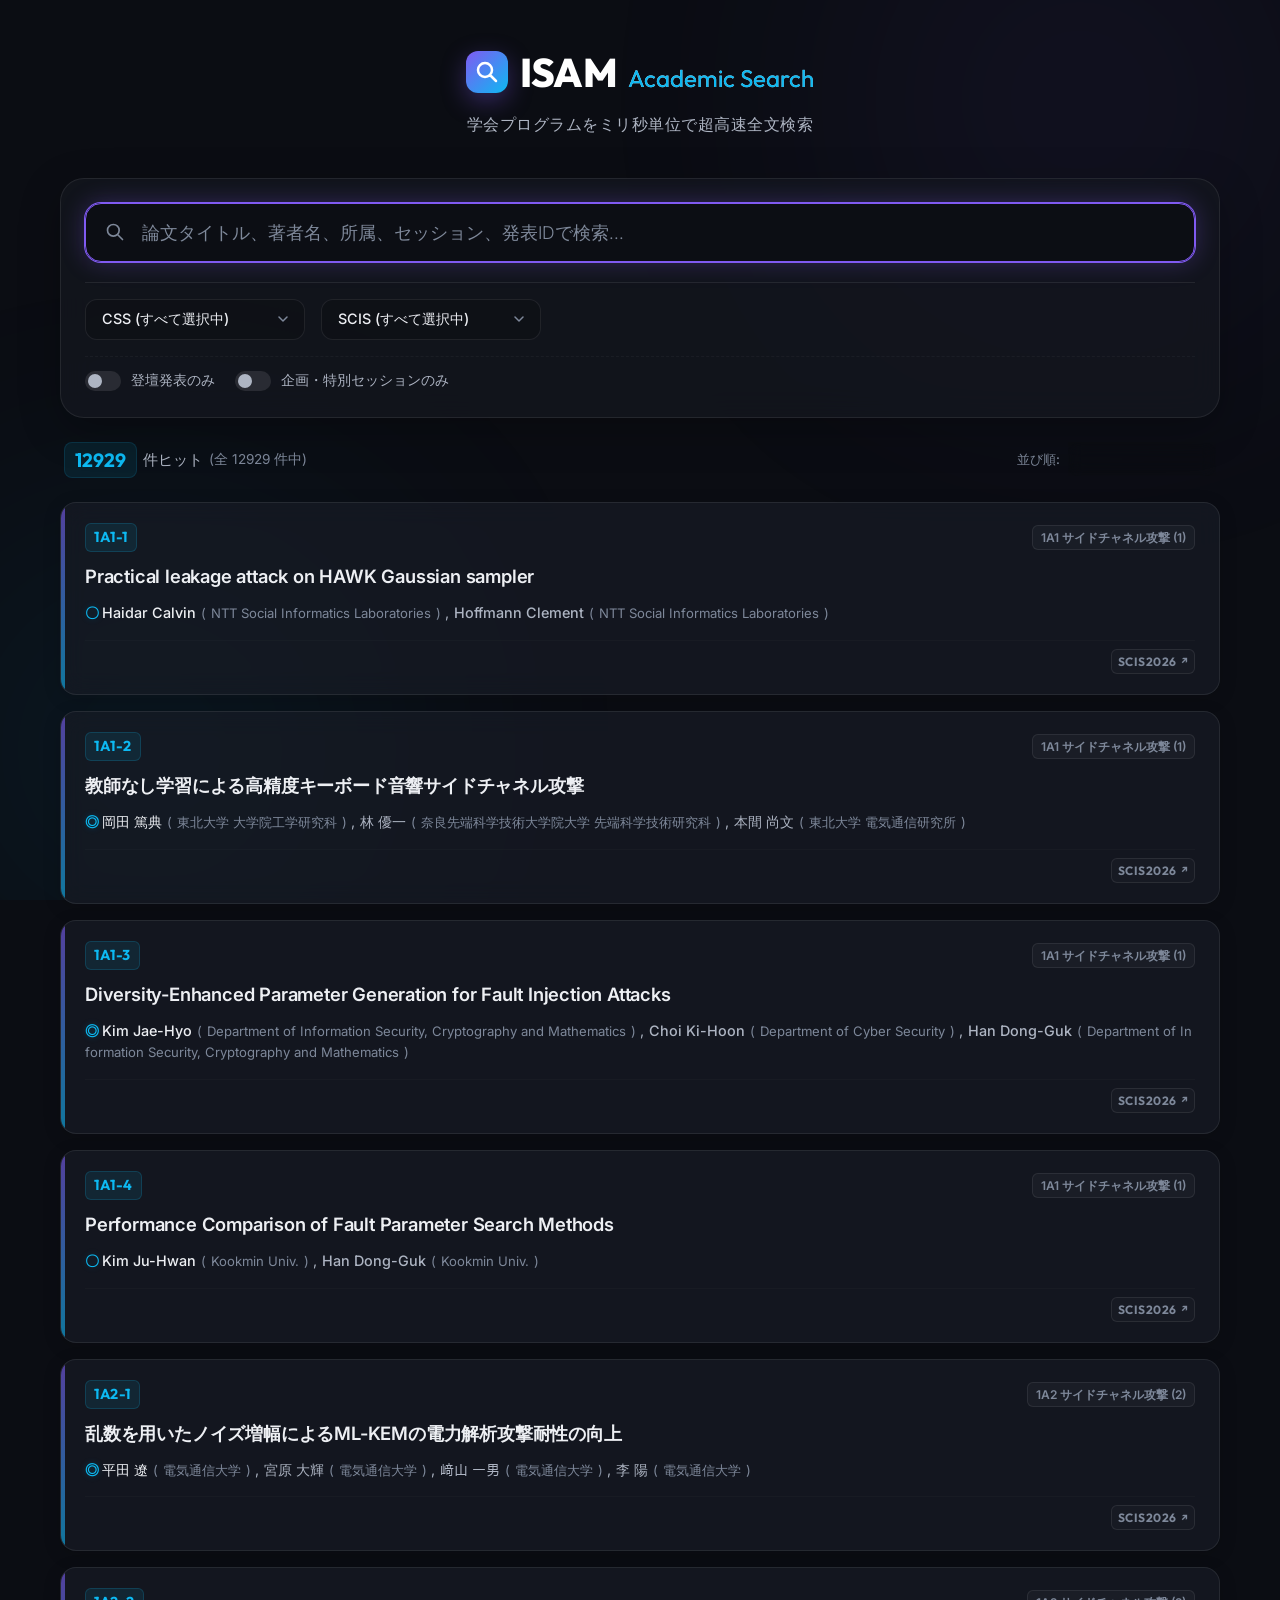
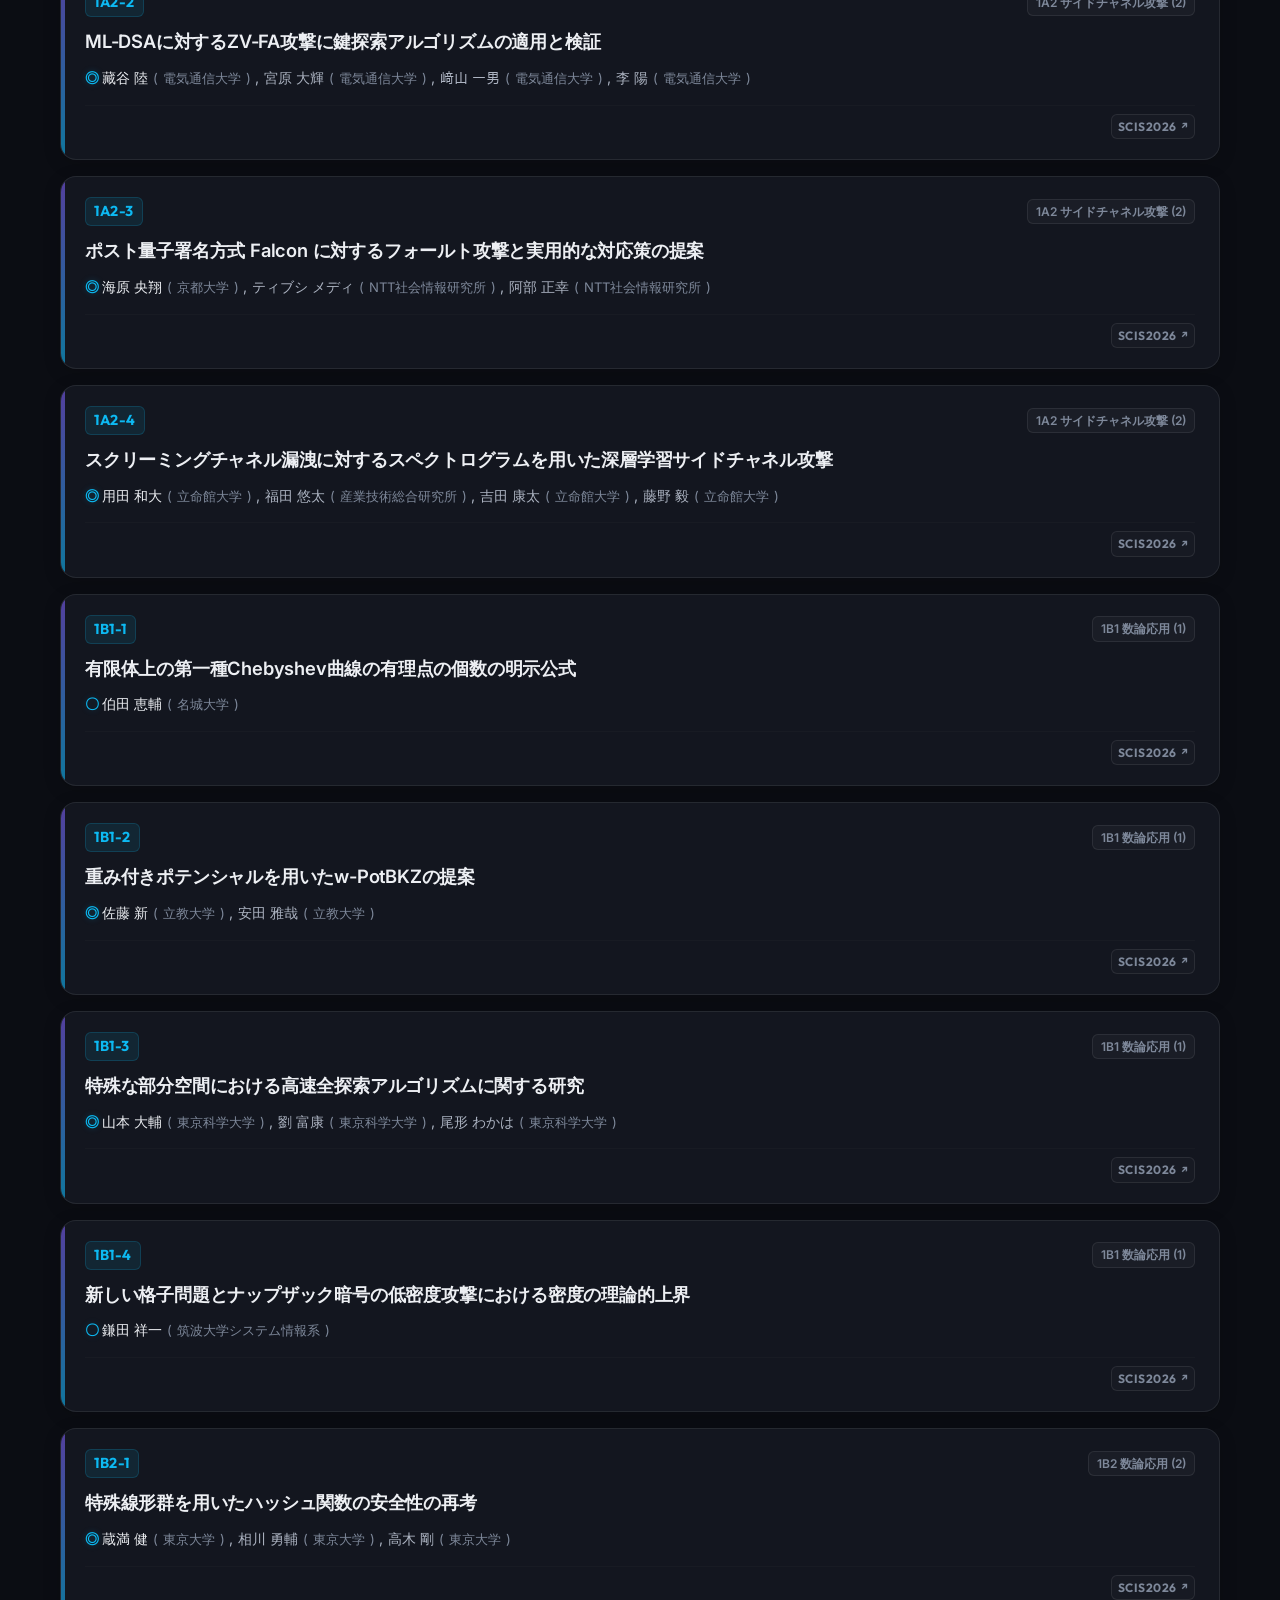
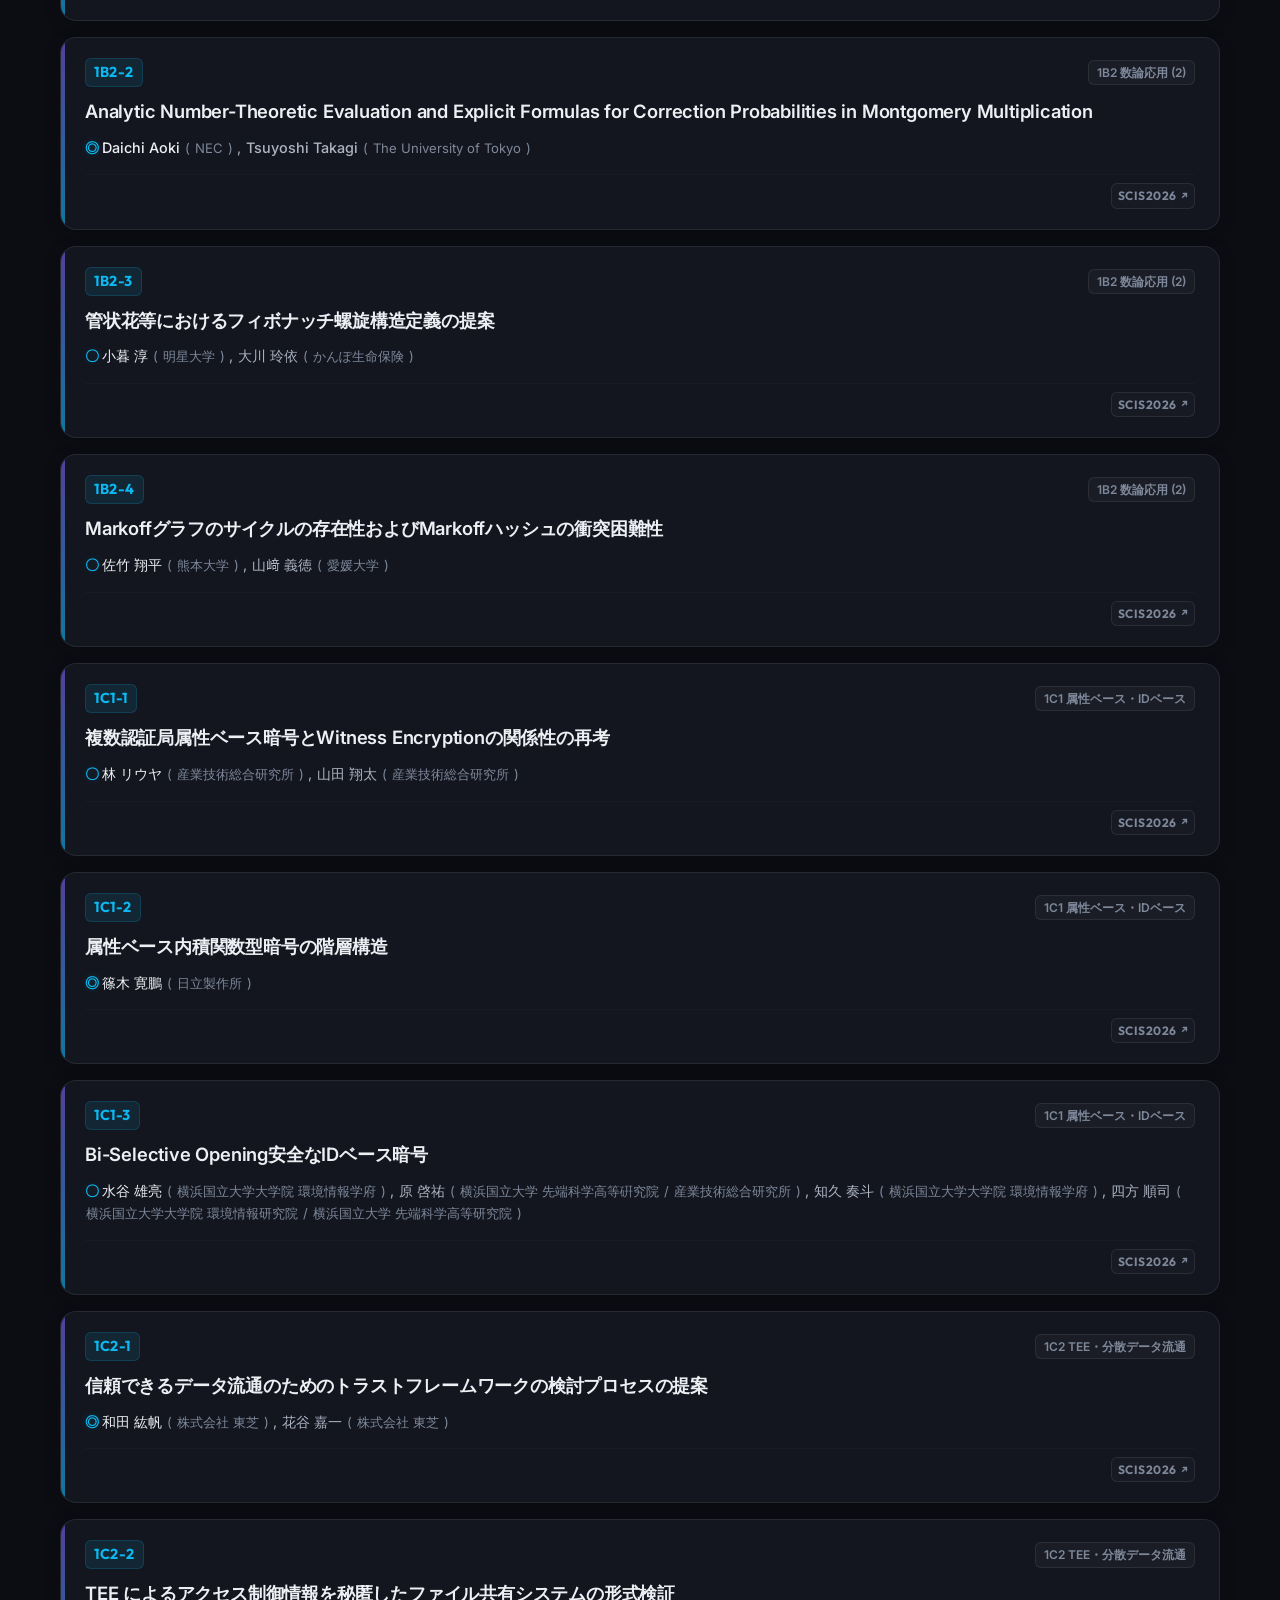
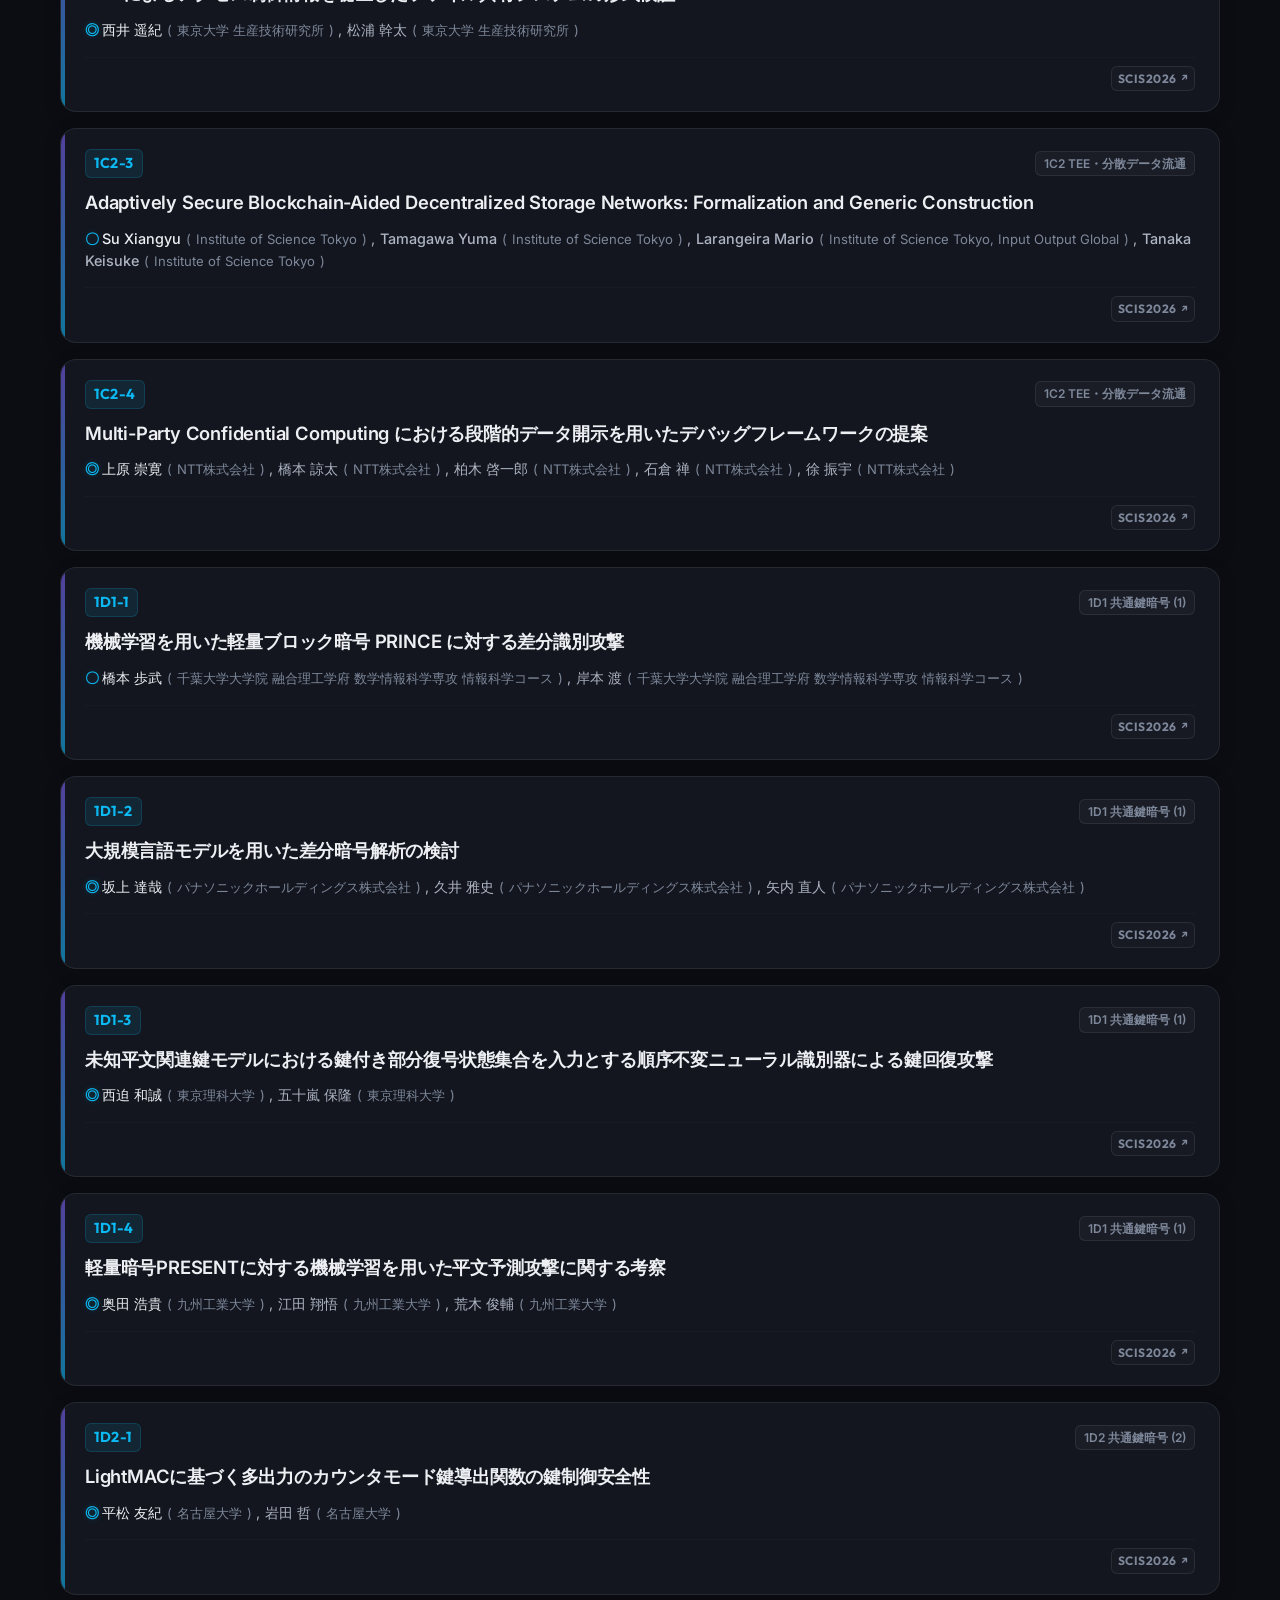
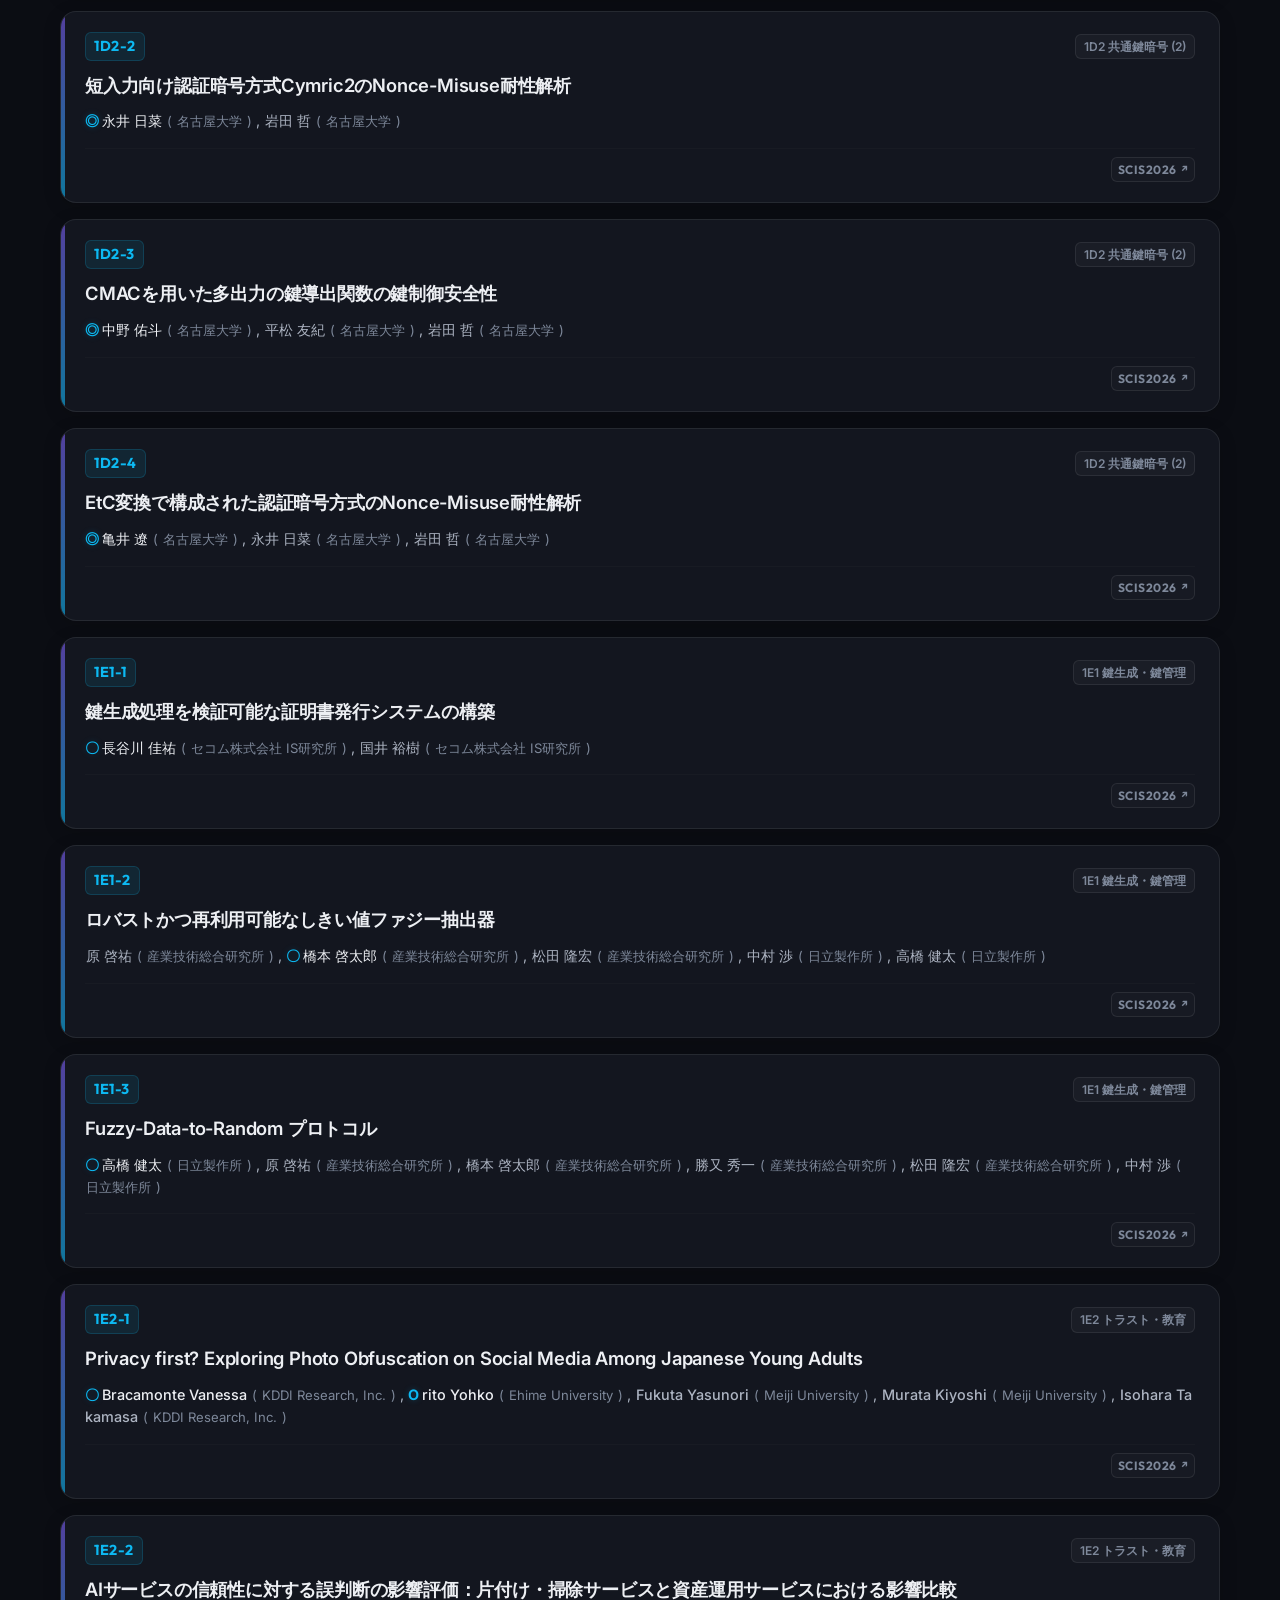
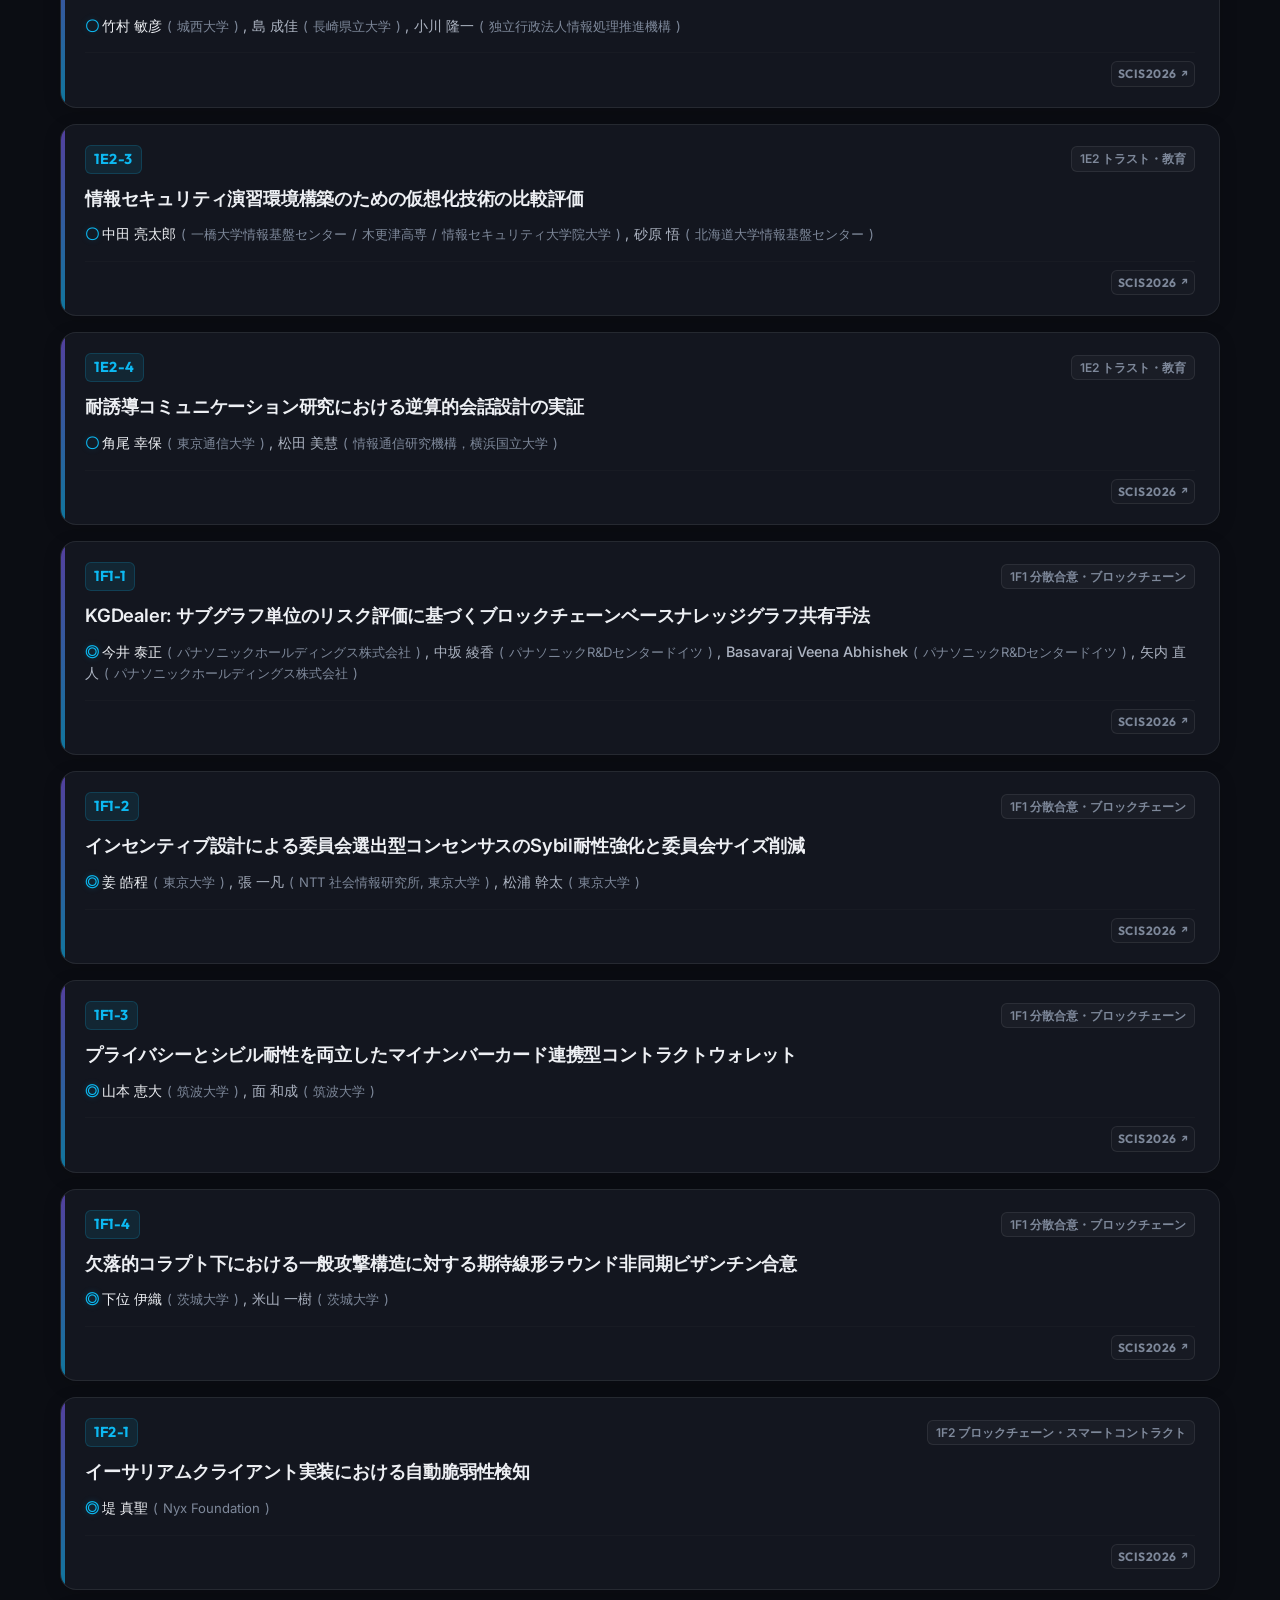
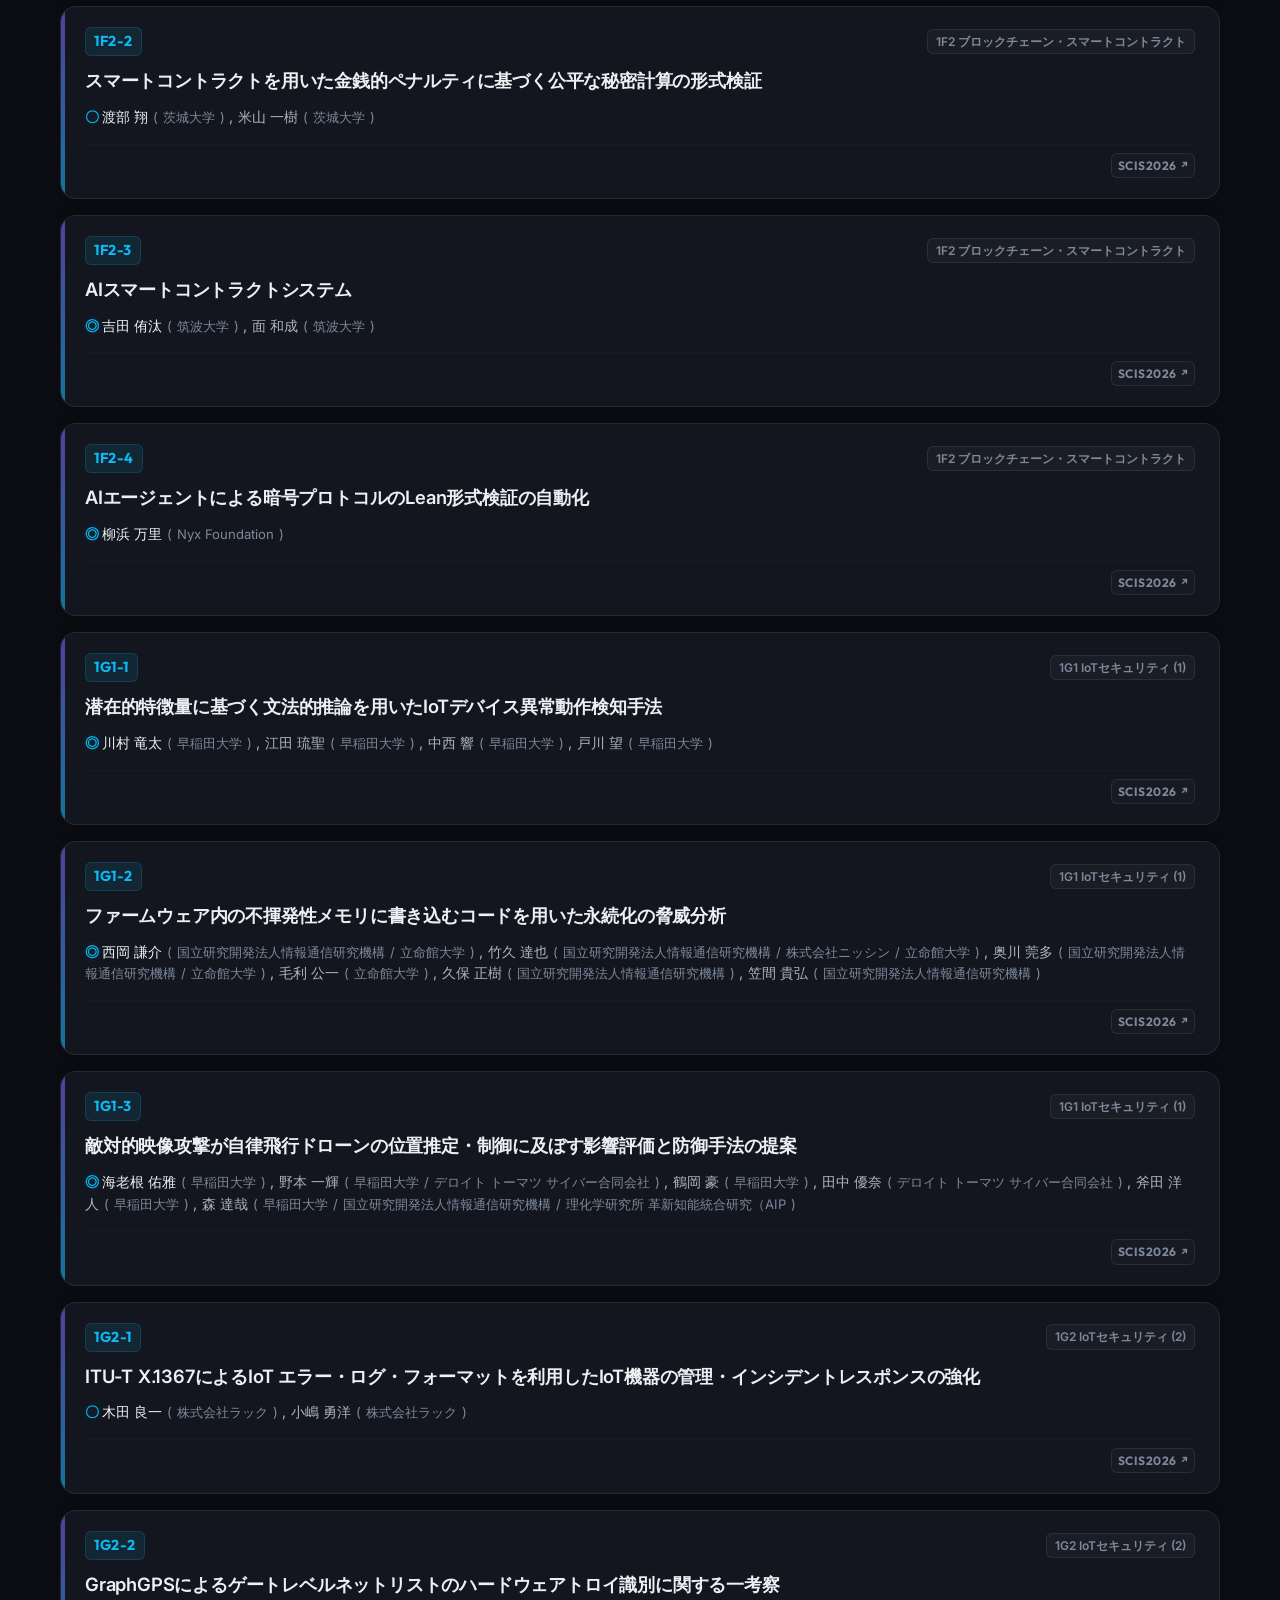
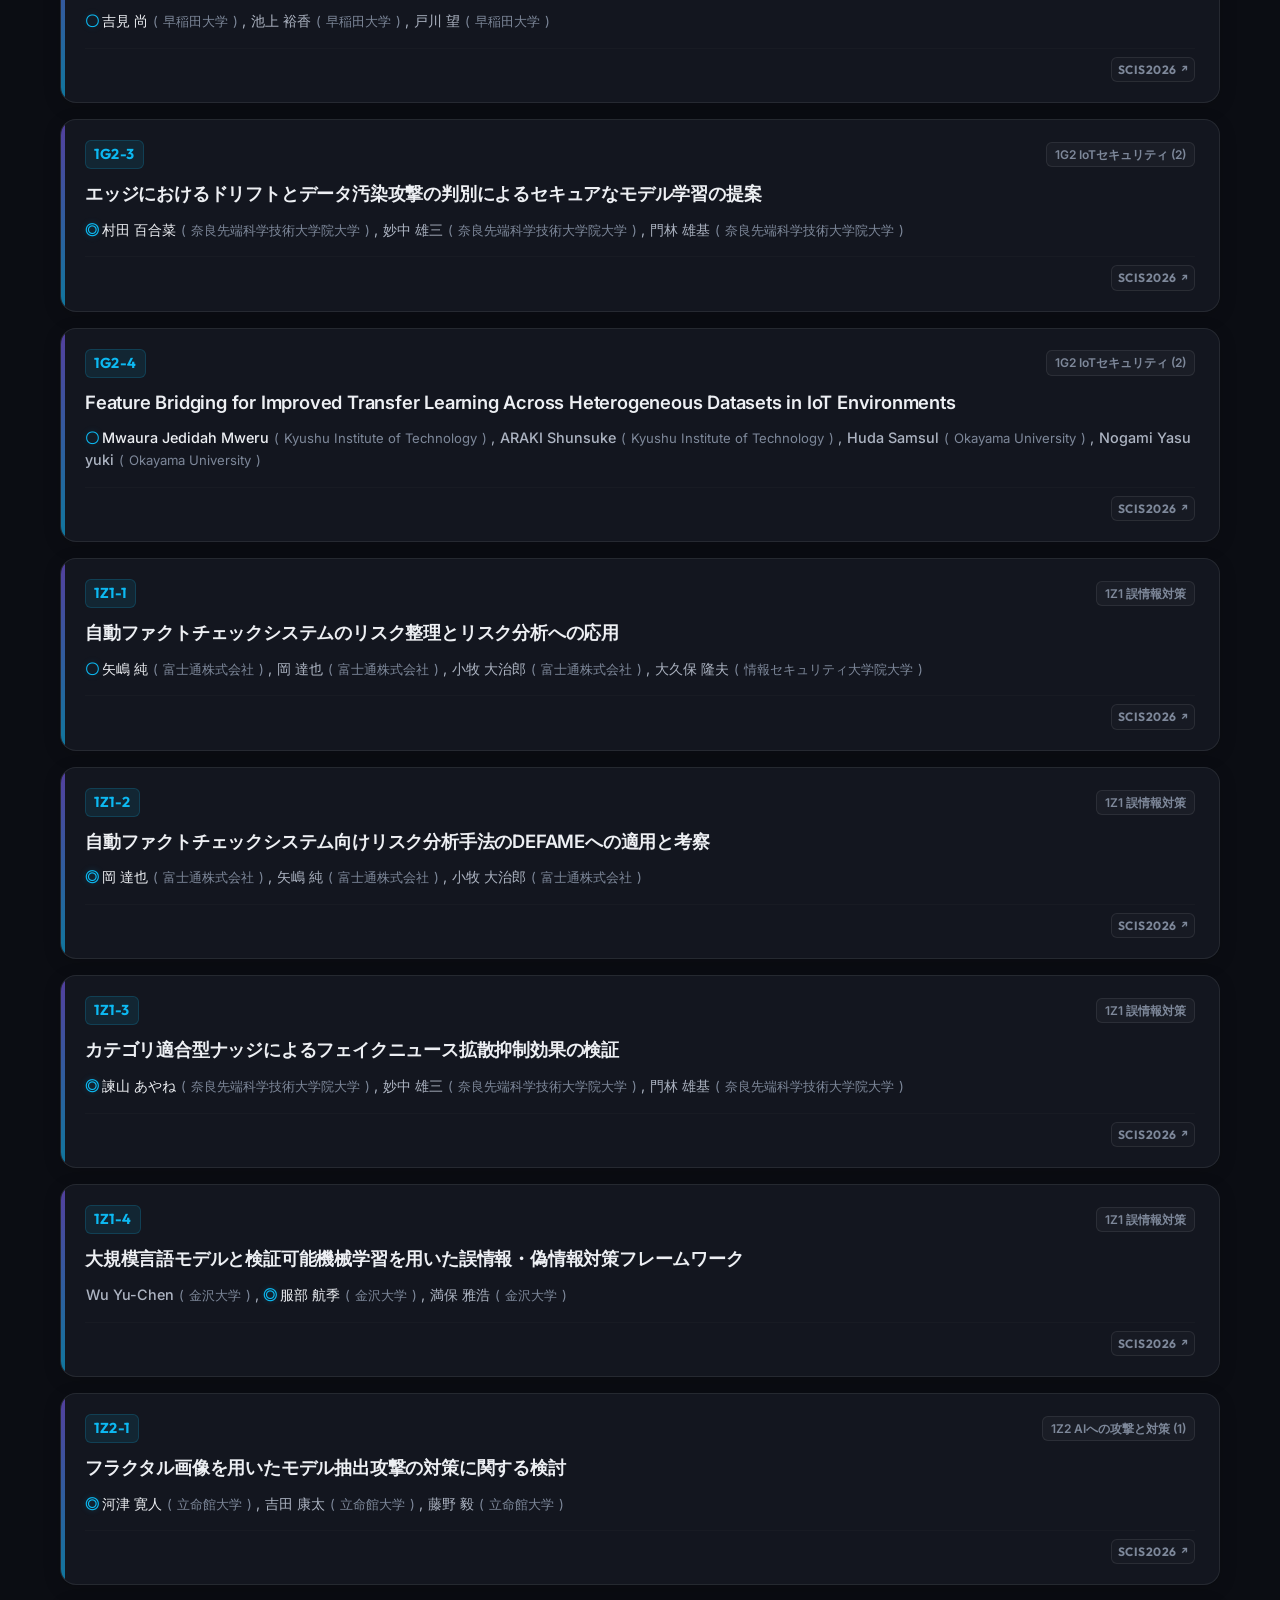
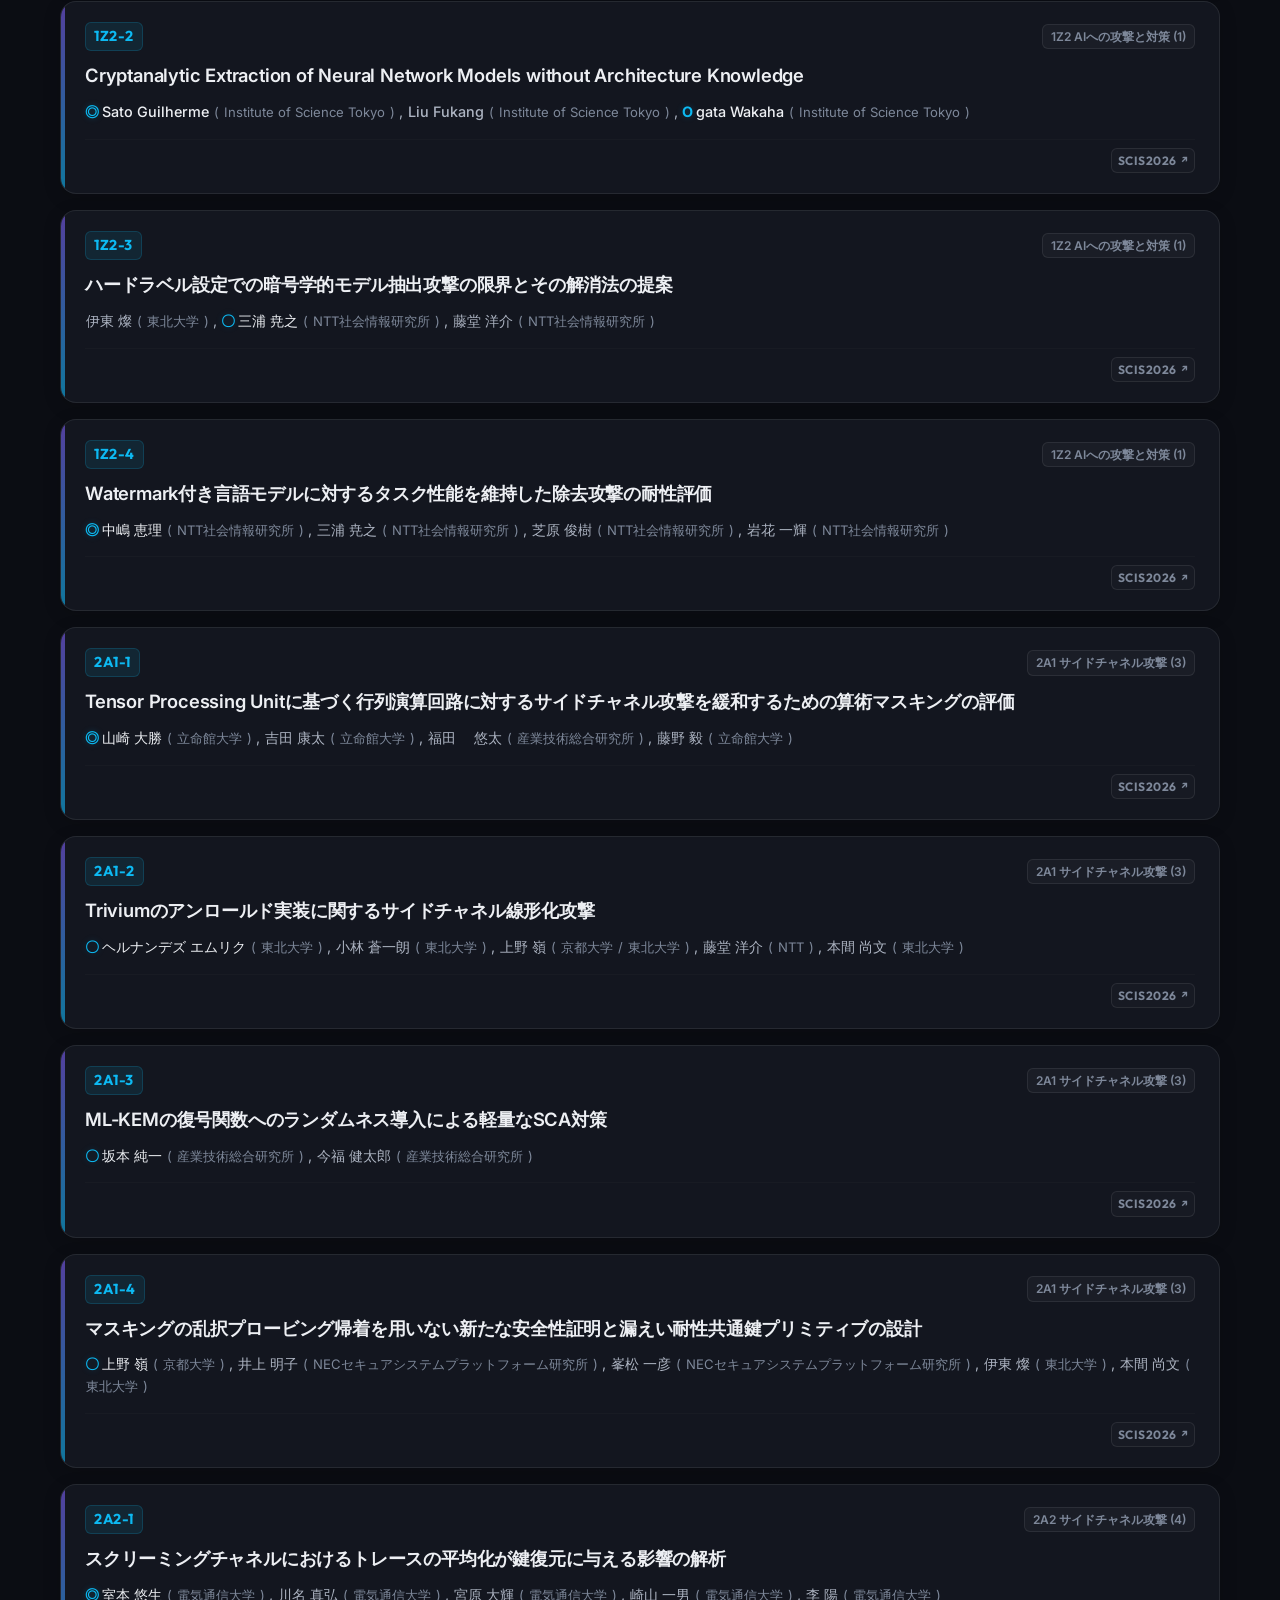
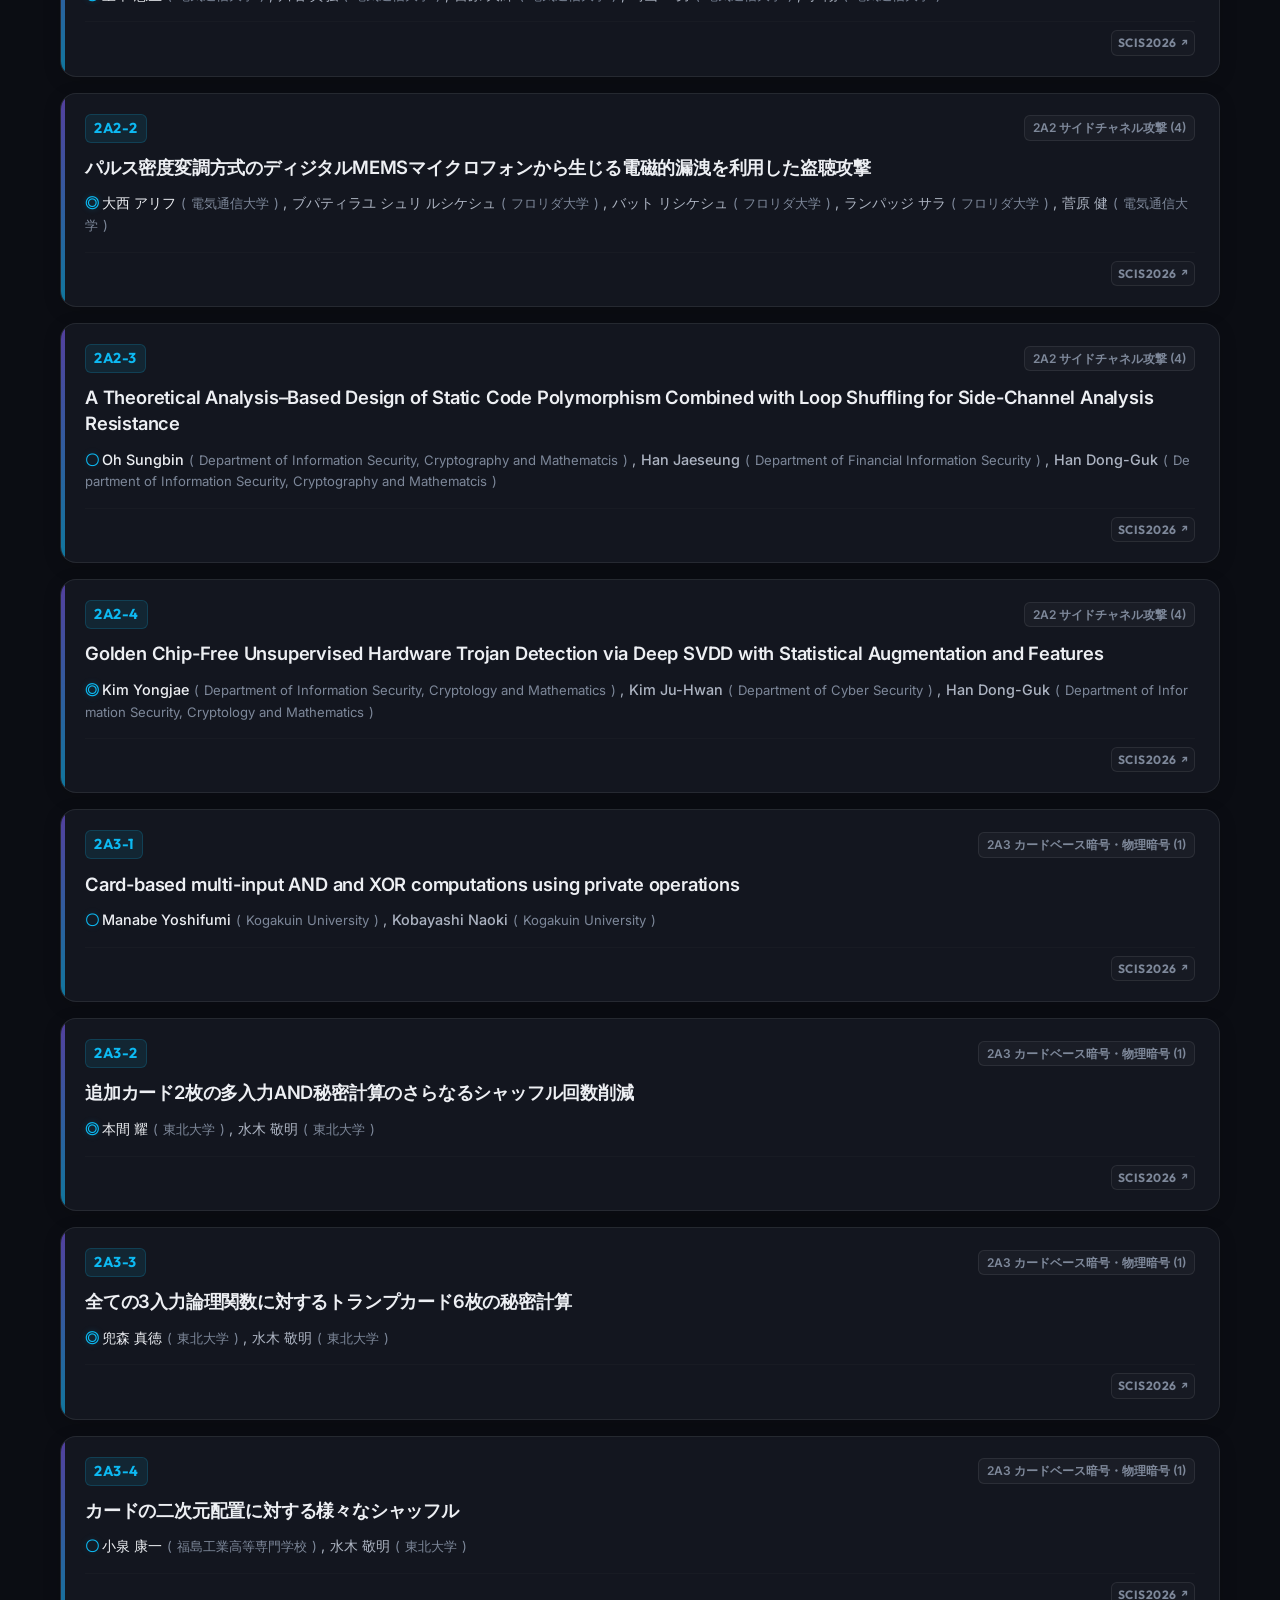
==== index.html @ 38693f6f "First Commit" ====
<!DOCTYPE html>
<html lang="ja">
<head>
    <meta charset="UTF-8">
    <meta name="viewport" content="width=device-width, initial-scale=1.0">
    <title>学会プログラム全文検索システム | CSS & SCIS</title>
    
    <!-- SEOメタデータ -->
    <meta name="description" content="コンピュータセキュリティシンポジウム (CSS) および 暗号と情報セキュリティシンポジウム (SCIS) のプログラムを瞬時にインクリメンタル検索できる完全サーバーレスの超高速検索システム。">
    <meta name="keywords" content="CSS2025, SCIS, コンピュータセキュリティシンポジウム, 学会プログラム, 論文検索, 全文検索, インクリメンタル検索">
    <meta name="author" content="ISAM Dev">
    
    <!-- OGPメタデータ -->
    <meta property="og:title" content="学会プログラム全文検索システム | CSS & SCIS">
    <meta property="og:description" content="コンピュータセキュリティシンポジウム (CSS) のプログラムをミリ秒単位でインクリメンタル検索。完全クライアントサイド完結。">
    <meta property="og:type" content="website">
    
    <!-- Google Fonts: Outfit (ヘッダー・タイトル用) & Inter (本文用) -->
    <link rel="preconnect" href="https://fonts.googleapis.com">
    <link rel="preconnect" href="https://fonts.gstatic.com" crossorigin>
    <link href="https://fonts.googleapis.com/css2?family=Inter:wght@300;400;500;600;700&family=Outfit:wght@400;600;700;800&display=swap" rel="stylesheet">
    
    <!-- スタイルシートの読み込み -->
    <link rel="stylesheet" href="css/style.css">
</head>
<body>

    <!-- 背景の光彩エフェクト (固定コンテナで包みスクロール干渉を完全回避) -->
    <div class="bg-glow-container">
        <div class="bg-glow bg-glow-1"></div>
        <div class="bg-glow bg-glow-2"></div>
    </div>

    <div class="app-container">
        <!-- メインヘッダー -->
        <header class="app-header">
            <div class="logo-area">
                <span class="logo-icon">
                    <svg width="24" height="24" viewBox="0 0 24 24" fill="none" xmlns="http://www.w3.org/2000/svg">
                        <path d="M21 21L15 15M17 10C17 13.866 13.866 17 10 17C6.13401 17 3 13.866 3 10C3 6.13401 6.13401 3 10 3C13.866 3 17 6.13401 17 10Z" stroke="currentColor" stroke-width="2.5" stroke-linecap="round" stroke-linejoin="round"/>
                    </svg>
                </span>
                <h1>ISAM <span class="subtitle">Academic Search</span></h1>
            </div>
            <p class="tagline">学会プログラムをミリ秒単位で超高速全文検索</p>
        </header>

        <!-- 検索ダッシュボード -->
        <main class="search-dashboard">
            <section class="search-control-panel">
                <!-- 検索バー -->
                <div class="search-box-wrapper">
                    <div class="search-icon-inside">
                        <svg width="20" height="20" viewBox="0 0 24 24" fill="none" xmlns="http://www.w3.org/2000/svg">
                            <path d="M21 21L15 15M17 10C17 13.866 13.866 17 10 17C6.13401 17 3 13.866 3 10C3 6.13401 6.13401 3 10 3C13.866 3 17 6.13401 17 10Z" stroke="currentColor" stroke-width="2" stroke-linecap="round" stroke-linejoin="round"/>
                        </svg>
                    </div>
                    <input type="text" id="search-input" placeholder="論文タイトル、著者名、所属、セッション、発表IDで検索..." autofocus autocomplete="off">
                    <button id="clear-btn" aria-label="検索ワードをクリア" title="検索ワードをクリア">
                        <svg width="18" height="18" viewBox="0 0 24 24" fill="none" xmlns="http://www.w3.org/2000/svg">
                            <path d="M18 6L6 18M6 6L18 18" stroke="currentColor" stroke-width="2" stroke-linecap="round" stroke-linejoin="round"/>
                        </svg>
                    </button>
                </div>

                <!-- フィルターオプション -->
                <div class="filter-panel">
                    <!-- 動的に生成される学会・開催年フィルター用コンテナ -->
                    <div class="dynamic-filters-wrapper" id="dynamic-filters-container"></div>

                    <!-- オプショントグル -->
                    <div class="filter-group options-group">
                        <label class="toggle-switch">
                            <input type="checkbox" id="presenter-only-toggle">
                            <span class="slider"></span>
                            <span class="toggle-label">登壇発表のみ</span>
                        </label>
                        
                        <label class="toggle-switch">
                            <input type="checkbox" id="invited-only-toggle">
                            <span class="slider"></span>
                            <span class="toggle-label">企画・特別セッションのみ</span>
                        </label>
                    </div>
                </div>
            </section>

            <!-- 検索統計とローダー -->
            <div class="status-bar">
                <div id="stats-container" class="stats">
                    <span class="count-badge animate-pulse" id="results-count">-</span> 件ヒット <span class="total-count" id="total-count-text"></span>
                </div>
                <div class="status-bar-right">
                    <!-- ソート選択UI -->
                    <div class="sort-selector-wrapper">
                        <label for="sort-select" class="sort-label">並び順:</label>
                        <select id="sort-select" class="sort-select" aria-label="並び順を選択">
                            <option value="desc" selected>発表年の新しい順</option>
                            <option value="asc">発表年の古い順</option>
                        </select>
                    </div>
                    
                    <div id="loading-indicator" class="loader hide">
                        <div class="spinner"></div>
                        <span>ロード中...</span>
                    </div>
                </div>
            </div>

            <!-- 検索結果表示エリア -->
            <section class="results-section">
                <!-- スケルトンローディング画面 -->
                <div id="skeleton-container" class="skeleton-list">
                    <div class="skeleton-item"></div>
                    <div class="skeleton-item"></div>
                    <div class="skeleton-item"></div>
                </div>

                <!-- 実際の検索結果リスト -->
                <div id="results-list" class="results-list hide"></div>

                <!-- 空状態 (Empty State) 表示 -->
                <div id="empty-state" class="empty-state hide">
                    <div class="empty-icon">
                        <svg width="64" height="64" viewBox="0 0 24 24" fill="none" xmlns="http://www.w3.org/2000/svg">
                            <path d="M21 21L15 15M17 10C17 13.866 13.866 17 10 17C6.13401 17 3 13.866 3 10C3 6.13401 6.13401 3 10 3C13.866 3 17 6.13401 17 10Z" stroke="currentColor" stroke-width="2" stroke-linecap="round"/>
                        </svg>
                    </div>
                    <h3>該当する発表が見つかりませんでした</h3>
                    <p>キーワードの綴りを確認するか、別の検索語を試してください。</p>
                </div>
            </section>
        </main>

        <!-- アプリフッター -->
        <footer class="app-footer">
            <p>&copy; 2026 学会プログラム全文検索システム (ISAM). サーバーレス超高速インクリメンタル検索.</p>
        </footer>
    </div>

    <!-- JavaScript の読み込み -->
    <script src="js/app.js"></script>
</body>
</html>
---- css/style.css ----
/* ==========================================================================
   学会プログラム全文検索Webアプリ プレミアムデザインシステム (style.css)
   ========================================================================== */

/* 1. デザインシステム・トークン定義 */
:root {
    /* カラーパレット (HSL) */
    --hue-primary: 255; /* パープル */
    --hue-secondary: 195; /* スカイブルー/シアン (CUD対応・色覚多様性の方でも最も見分けやすいカラー) */
    
    --primary: hsl(var(--hue-primary), 85%, 65%);
    --primary-glow: hsla(var(--hue-primary), 85%, 65%, 0.3);
    --secondary: hsl(var(--hue-secondary), 90%, 50%);
    --secondary-glow: hsla(var(--hue-secondary), 90%, 50%, 0.25);
    
    /* 背景色（リッチなダークトーン） */
    --bg-dark: hsl(225, 25%, 6%);
    --bg-card: hsla(225, 20%, 12%, 0.7);
    --bg-card-hover: hsla(225, 20%, 16%, 0.85);
    --bg-panel: hsla(225, 20%, 10%, 0.75);
    
    /* ボーダー */
    --border-color: hsla(225, 15%, 100%, 0.08);
    --border-hover: hsla(var(--hue-primary), 85%, 65%, 0.4);
    --border-secondary: hsla(var(--hue-secondary), 90%, 50%, 0.4);
    
    /* テキストカラー (CUD配慮: コントラスト比の確保) */
    --text-primary: hsl(220, 20%, 94%);
    --text-muted: hsl(220, 15%, 72%);
    --text-dim: hsl(220, 12%, 55%);
    
    /* アニメーション */
    --transition-smooth: all 0.3s cubic-bezier(0.25, 0.8, 0.25, 1);
    --transition-fast: all 0.15s ease;
    
    /* フォント */
    --font-heading: 'Outfit', 'Inter', -apple-system, BlinkMacSystemFont, "Segoe UI", Roboto, sans-serif;
    --font-body: 'Inter', -apple-system, BlinkMacSystemFont, "Segoe UI", Roboto, sans-serif;
}

/* 2. 基本リセット */
*, *::before, *::after {
    box-sizing: border-box;
    margin: 0;
    padding: 0;
}

body {
    background-color: var(--bg-dark);
    color: var(--text-primary);
    font-family: var(--font-body);
    min-height: 100vh;
    overflow-x: hidden;
    line-height: 1.6;
    position: relative;
}

/* 3. 背景グラデーション・光彩 (Glow Effects) */
.bg-glow-container {
    position: fixed;
    top: 0;
    left: 0;
    width: 100vw;
    height: 100vh;
    overflow: hidden;
    z-index: -1;
    pointer-events: none;
}

.bg-glow {
    position: absolute;
    width: 600px;
    height: 600px;
    border-radius: 50%;
    filter: blur(140px);
    opacity: 0.15;
    pointer-events: none;
    animation: pulseGlow 12s infinite alternate ease-in-out;
}

.bg-glow-1 {
    background: radial-gradient(circle, var(--primary) 0%, transparent 70%);
    top: -200px;
    right: -100px;
}

.bg-glow-2 {
    background: radial-gradient(circle, var(--secondary) 0%, transparent 70%);
    bottom: -150px;
    left: -150px;
    animation-delay: 3s;
}

@keyframes pulseGlow {
    0% { transform: scale(1) translate(0, 0); opacity: 0.12; }
    100% { transform: scale(1.15) translate(30px, 40px); opacity: 0.22; }
}

/* 4. アプリコンテナ */
.app-container {
    max-width: 1200px;
    margin: 0 auto;
    padding: 40px 20px;
    display: flex;
    flex-direction: column;
    min-height: 100vh;
}

/* 5. ヘッダー */
.app-header {
    text-align: center;
    margin-bottom: 40px;
    position: relative;
}

.logo-area {
    display: inline-flex;
    align-items: center;
    gap: 12px;
    margin-bottom: 8px;
}

.logo-icon {
    display: flex;
    align-items: center;
    justify-content: center;
    width: 42px;
    height: 42px;
    background: linear-gradient(135deg, var(--primary) 0%, var(--secondary) 100%);
    border-radius: 12px;
    color: white;
    box-shadow: 0 8px 24px hsla(var(--hue-primary), 85%, 65%, 0.35);
}

.logo-area h1 {
    font-family: var(--font-heading);
    font-size: 2.5rem;
    font-weight: 800;
    letter-spacing: -0.5px;
    background: linear-gradient(135deg, #ffffff 30%, hsl(220, 15%, 80%) 100%);
    -webkit-background-clip: text;
    -webkit-text-fill-color: transparent;
}

.logo-area .subtitle {
    font-weight: 400;
    color: var(--secondary);
    -webkit-text-fill-color: initial; /* グラデーション文字から解除 */
    background: none;
    font-size: 1.5rem;
    letter-spacing: 0;
    margin-left: 4px;
}

.tagline {
    font-size: 1rem;
    color: var(--text-muted);
    font-weight: 300;
    letter-spacing: 0.5px;
}

/* 6. 検索ダッシュボード & コントロールパネル */
.search-dashboard {
    flex-grow: 1;
    display: flex;
    flex-direction: column;
    gap: 24px;
}

.search-control-panel {
    background: var(--bg-panel);
    border: 1px solid var(--border-color);
    border-radius: 24px;
    padding: 24px;
    backdrop-filter: blur(16px);
    -webkit-backdrop-filter: blur(16px);
    box-shadow: 0 12px 40px rgba(0, 0, 0, 0.25);
    display: flex;
    flex-direction: column;
    gap: 20px;
    position: relative;
    z-index: 10;
}

/* 検索ボックス */
.search-box-wrapper {
    position: relative;
    display: flex;
    align-items: center;
}

.search-icon-inside {
    position: absolute;
    left: 20px;
    color: var(--text-dim);
    display: flex;
    align-items: center;
    pointer-events: none;
    transition: var(--transition-fast);
}

#search-input {
    width: 100%;
    padding: 18px 60px 18px 56px;
    background-color: hsla(225, 20%, 6%, 0.5);
    border: 1.5px solid var(--border-color);
    border-radius: 16px;
    color: var(--text-primary);
    font-family: var(--font-body);
    font-size: 1.1rem;
    outline: none;
    transition: var(--transition-smooth);
    box-shadow: inset 0 2px 4px rgba(0,0,0,0.1);
}

#search-input:focus {
    border-color: var(--primary);
    background-color: hsla(225, 20%, 6%, 0.8);
    box-shadow: 0 0 0 1px var(--primary), 0 0 24px var(--primary-glow);
}

#search-input:focus + .search-icon-inside {
    color: var(--primary);
}

#search-input::placeholder {
    color: var(--text-dim);
    font-weight: 300;
}

#clear-btn {
    position: absolute;
    right: 18px;
    background: transparent;
    border: none;
    color: var(--text-dim);
    cursor: pointer;
    display: flex;
    align-items: center;
    justify-content: center;
    width: 28px;
    height: 28px;
    border-radius: 50%;
    transition: var(--transition-fast);
    opacity: 0;
    pointer-events: none;
}

#clear-btn.show {
    opacity: 1;
    pointer-events: auto;
}

#clear-btn:hover {
    background-color: rgba(255, 255, 255, 0.08);
    color: var(--text-primary);
}

/* フィルターパネル */
.filter-panel {
    display: flex;
    flex-direction: column;
    gap: 16px;
    padding-top: 16px;
    border-top: 1px solid var(--border-color);
}

.dynamic-filters-wrapper {
    display: flex;
    flex-direction: column;
    gap: 14px;
    width: 100%;
}

/* 動的ドロップダウンフィルター用のスタイル */
.dropdown-filters-row {
    display: flex;
    gap: 16px;
    flex-wrap: wrap;
    width: 100%;
}

.custom-dropdown {
    position: relative;
    display: inline-block;
    min-width: 220px;
}

.dropdown-trigger {
    width: 100%;
    padding: 10px 16px;
    background: hsla(225, 20%, 6%, 0.4);
    border: 1px solid var(--border-color);
    border-radius: 12px;
    color: var(--text-primary);
    font-family: var(--font-body);
    font-size: 0.9rem;
    font-weight: 500;
    text-align: left;
    cursor: pointer;
    display: flex;
    justify-content: space-between;
    align-items: center;
    transition: var(--transition-smooth);
    user-select: none;
}

.dropdown-trigger:hover, .custom-dropdown.open .dropdown-trigger {
    border-color: var(--primary);
    background: hsla(225, 20%, 6%, 0.7);
    box-shadow: 0 0 15px var(--primary-glow);
}

.dropdown-arrow {
    display: flex;
    align-items: center;
    color: var(--text-dim);
    transition: transform 0.3s ease;
}

.custom-dropdown.open .dropdown-arrow {
    transform: rotate(180deg);
    color: var(--primary);
}

.dropdown-menu {
    position: absolute;
    top: calc(100% + 8px);
    left: 0;
    width: 100%;
    max-height: 280px;
    overflow-y: auto;
    background: hsl(225, 22%, 10%);
    border: 1px solid var(--border-color);
    border-radius: 14px;
    padding: 8px;
    z-index: 100;
    box-shadow: 0 10px 30px rgba(0, 0, 0, 0.4);
    backdrop-filter: blur(16px);
    -webkit-backdrop-filter: blur(16px);
    display: none;
    flex-direction: column;
    gap: 2px;
    animation: dropdownFadeIn 0.2s cubic-bezier(0.25, 0.8, 0.25, 1);
}

@keyframes dropdownFadeIn {
    from { opacity: 0; transform: translateY(-8px); }
    to { opacity: 1; transform: translateY(0); }
}

.custom-dropdown.open .dropdown-menu {
    display: flex;
}

.dropdown-item {
    display: flex;
    align-items: center;
    gap: 10px;
    padding: 8px 12px;
    border-radius: 8px;
    color: var(--text-muted);
    font-size: 0.85rem;
    font-weight: 500;
    cursor: pointer;
    transition: var(--transition-fast);
    user-select: none;
}

.dropdown-item:hover {
    background: hsla(225, 15%, 100%, 0.04);
    color: var(--text-primary);
}

.dropdown-divider {
    height: 1px;
    background: var(--border-color);
    margin: 4px 6px;
}

/* チェックボックスのカスタムデザイン */
.dropdown-item input[type="checkbox"] {
    position: absolute;
    opacity: 0;
    cursor: pointer;
    height: 0;
    width: 0;
}

.checkbox-custom {
    position: relative;
    height: 16px;
    width: 16px;
    background-color: hsla(225, 10%, 100%, 0.06);
    border: 1px solid var(--border-color);
    border-radius: 4px;
    transition: var(--transition-fast);
}

.dropdown-item:hover .checkbox-custom {
    border-color: var(--text-dim);
}

.dropdown-item input:checked ~ .checkbox-custom {
    background-color: var(--primary);
    border-color: transparent;
}

.dropdown-item input:indeterminate ~ .checkbox-custom {
    background-color: var(--secondary);
    border-color: transparent;
}

/* チェックマークの描画 */
.checkbox-custom::after {
    content: "";
    position: absolute;
    display: none;
    left: 5px;
    top: 2px;
    width: 4px;
    height: 8px;
    border: solid white;
    border-width: 0 2px 2px 0;
    transform: rotate(45deg);
}

.dropdown-item input:checked ~ .checkbox-custom::after {
    display: block;
}

/* 半選択マークの描画 */
.checkbox-custom::before {
    content: "";
    position: absolute;
    display: none;
    left: 4px;
    top: 7px;
    width: 8px;
    height: 2px;
    background-color: white;
}

.dropdown-item input:indeterminate ~ .checkbox-custom::before {
    display: block;
}

.dropdown-item .item-text {
    flex-grow: 1;
}

.options-group {
    display: flex;
    gap: 20px;
    flex-wrap: wrap;
    padding-top: 12px;
    border-top: 1px dashed rgba(255, 255, 255, 0.04);
}

/* トグルスイッチ */
.toggle-switch {
    display: flex;
    align-items: center;
    gap: 10px;
    cursor: pointer;
    user-select: none;
    line-height: 1;
    height: 24px;
}

.toggle-switch input {
    display: none;
}

.slider {
    position: relative;
    display: inline-block;
    width: 36px;
    height: 20px;
    background-color: hsla(225, 10%, 100%, 0.1);
    border-radius: 20px;
    transition: var(--transition-fast);
}

.slider::before {
    content: "";
    position: absolute;
    height: 14px;
    width: 14px;
    left: 3px;
    bottom: 3px;
    background-color: var(--text-muted);
    border-radius: 50%;
    transition: var(--transition-fast);
}

.toggle-switch input:checked + .slider {
    background-color: var(--secondary);
}

.toggle-switch input:checked + .slider::before {
    transform: translateX(16px);
    background-color: white;
}

.toggle-label {
    font-size: 0.85rem;
    color: var(--text-muted);
    font-weight: 500;
    transition: var(--transition-fast);
}

.toggle-switch:hover .toggle-label {
    color: var(--text-primary);
}

.toggle-switch input:checked ~ .toggle-label {
    color: var(--text-primary);
}

/* 7. ステータスバー（ヒット件数表示） */
.status-bar {
    display: flex;
    justify-content: space-between;
    align-items: center;
    padding: 0 4px;
}

.stats {
    font-size: 0.95rem;
    color: var(--text-muted);
    display: flex;
    align-items: center;
    gap: 6px;
}

.count-badge {
    font-family: var(--font-heading);
    font-size: 1.2rem;
    font-weight: 700;
    color: var(--secondary);
    background: hsla(var(--hue-secondary), 85%, 48%, 0.1);
    padding: 2px 10px;
    border-radius: 8px;
    border: 1px solid hsla(var(--hue-secondary), 85%, 48%, 0.15);
}

.total-count {
    color: var(--text-dim);
    font-size: 0.85rem;
}

/* ローダー */
.loader {
    display: flex;
    align-items: center;
    gap: 10px;
    font-size: 0.9rem;
    color: var(--text-muted);
}

.spinner {
    width: 18px;
    height: 18px;
    border: 2px solid rgba(255,255,255,0.05);
    border-top: 2px solid var(--secondary);
    border-radius: 50%;
    animation: spin 0.8s linear infinite;
}

@keyframes spin {
    0% { transform: rotate(0deg); }
    100% { transform: rotate(360deg); }
}

/* 8. 検索結果表示リスト */
.results-list {
    display: flex;
    flex-direction: column;
    gap: 16px;
    animation: fadeIn 0.4s ease;
}

@keyframes fadeIn {
    from { opacity: 0; transform: translateY(10px); }
    to { opacity: 1; transform: translateY(0); }
}

/* 9. 論文リストアイテム (Paper List Item) のプレミアムデザイン */
.paper-item {
    background: var(--bg-card);
    border: 1px solid var(--border-color);
    border-radius: 16px;
    padding: 20px 24px;
    display: flex;
    flex-direction: column;
    gap: 12px;
    position: relative;
    overflow: hidden;
    backdrop-filter: blur(12px);
    -webkit-backdrop-filter: blur(12px);
    transition: var(--transition-smooth);
    box-shadow: 0 4px 18px rgba(0, 0, 0, 0.15);
}

/* 左端の装飾用カラーボーダー */
.paper-item::before {
    content: "";
    position: absolute;
    top: 0;
    left: 0;
    bottom: 0;
    width: 4px;
    background: linear-gradient(to bottom, var(--primary), var(--secondary));
    opacity: 0.6;
    transition: var(--transition-smooth);
}

/* ホバーエフェクト */
.paper-item:hover {
    background: var(--bg-card-hover);
    transform: translateX(4px);
    border-color: var(--border-hover);
    box-shadow: 0 8px 24px rgba(0, 0, 0, 0.3), 0 0 15px var(--primary-glow);
}

.paper-item:hover::before {
    width: 6px;
    opacity: 1;
}

/* ヘッダー */
.item-header {
    display: flex;
    justify-content: space-between;
    align-items: center;
    gap: 12px;
}

.paper-id {
    font-family: var(--font-heading);
    font-weight: 700;
    font-size: 0.9rem;
    color: var(--secondary);
    background: hsla(var(--hue-secondary), 85%, 48%, 0.1);
    border: 1px solid hsla(var(--hue-secondary), 85%, 48%, 0.2);
    padding: 2px 8px;
    border-radius: 6px;
    letter-spacing: 0.5px;
    white-space: nowrap;
}

/* 企画招待講演用の特別IDデザイン */
.paper-item.invited .paper-id {
    color: var(--primary);
    background: hsla(var(--hue-primary), 85%, 65%, 0.1);
    border-color: hsla(var(--hue-primary), 85%, 65%, 0.2);
}

.paper-item.invited::before {
    background: linear-gradient(to bottom, var(--primary), hsl(280, 85%, 60%));
}

.session-badge {
    font-size: 0.75rem;
    color: var(--text-dim);
    font-weight: 600;
    background: rgba(255, 255, 255, 0.03);
    border: 1px solid var(--border-color);
    padding: 2px 8px;
    border-radius: 6px;
    max-width: 60%;
    overflow: hidden;
    text-overflow: ellipsis;
    white-space: nowrap;
    text-align: right;
}

/* 論文タイトル */
.paper-title {
    font-size: 1.15rem;
    font-weight: 600;
    color: var(--text-primary);
    line-height: 1.4;
    word-break: break-word;
    letter-spacing: -0.2px;
}

/* 著者リスト表示 (元のプログラム準拠の平文) */
.paper-authors {
    font-size: 0.9rem;
    color: var(--text-muted);
    line-height: 1.5;
    word-break: break-all;
}

.author-span {
    display: inline;
}

/* 登壇者の太字または色強調 */
.author-span.presenter {
    color: var(--text-primary);
}

.presenter-symbol {
    color: var(--secondary);
    font-weight: bold;
    margin-right: 2px;
    text-shadow: 0 0 6px var(--secondary-glow);
}

/* クリッカブル著者名 */
.clickable-author {
    cursor: pointer;
    font-weight: 500;
    transition: var(--transition-fast);
    padding: 0 1px;
}

.clickable-author:hover {
    color: var(--secondary);
    text-decoration: underline;
    text-underline-offset: 3px;
}

/* クリッカブル所属 */
.author-affs {
    color: var(--text-dim);
    font-size: 0.82rem;
}

.clickable-aff {
    cursor: pointer;
    transition: var(--transition-fast);
    padding: 0 1px;
}

.clickable-aff:hover {
    color: var(--primary);
    text-decoration: underline;
    text-underline-offset: 3px;
}

/* フッター */
.item-footer {
    display: flex;
    justify-content: flex-end;
    align-items: center;
    margin-top: 4px;
    padding-top: 8px;
    border-top: 1px solid rgba(255, 255, 255, 0.02);
}

.event-label {
    font-family: var(--font-heading);
    font-size: 0.75rem;
    font-weight: 700;
    color: var(--text-dim);
    letter-spacing: 0.5px;
}

/* 10. 空状態 (Empty State) */
.empty-state {
    text-align: center;
    padding: 80px 20px;
    background: var(--bg-panel);
    border: 1px solid var(--border-color);
    border-radius: 24px;
    backdrop-filter: blur(12px);
    display: flex;
    flex-direction: column;
    align-items: center;
    justify-content: center;
    gap: 16px;
    animation: fadeIn 0.4s ease;
}

.empty-icon {
    color: var(--text-dim);
    opacity: 0.4;
    animation: float 4s infinite ease-in-out;
}

@keyframes float {
    0%, 100% { transform: translateY(0); }
    50% { transform: translateY(-10px); }
}

.empty-state h3 {
    font-family: var(--font-heading);
    font-size: 1.4rem;
    font-weight: 600;
    color: var(--text-primary);
}

.empty-state p {
    color: var(--text-muted);
    font-size: 0.95rem;
    max-width: 400px;
}

/* 11. スケルトンローディング (Skeleton Screens) */
.skeleton-list {
    display: flex;
    flex-direction: column;
    gap: 16px;
}

.skeleton-item {
    height: 110px;
    background: linear-gradient(90deg, 
        hsla(225, 20%, 12%, 0.5) 25%, 
        hsla(225, 20%, 18%, 0.5) 37%, 
        hsla(225, 20%, 12%, 0.5) 63%
    );
    background-size: 400% 100%;
    border: 1px solid var(--border-color);
    border-radius: 16px;
    animation: skeleton-loading 1.4s ease infinite;
}

@keyframes skeleton-loading {
    0% { background-position: 100% 50%; }
    100% { background-position: 0 50%; }
}

/* 12. フッター */
.app-footer {
    text-align: center;
    padding-top: 60px;
    padding-bottom: 20px;
    color: var(--text-dim);
    font-size: 0.85rem;
    font-weight: 300;
}

/* 13. ユーティリティクラス */
.hide {
    display: none !important;
}

.animate-pulse {
    animation: pulse 2s cubic-bezier(0.4, 0, 0.6, 1) infinite;
}

@keyframes pulse {
    0%, 100% { opacity: 1; }
    50% { opacity: .5; }
}

/* 14. 学会公式リンク */
.event-link {
    color: var(--text-dim);
    text-decoration: none;
    font-family: var(--font-heading);
    font-size: 0.75rem;
    font-weight: 700;
    letter-spacing: 0.5px;
    transition: var(--transition-fast);
    display: inline-flex;
    align-items: center;
    gap: 4px;
    padding: 2px 6px;
    background: rgba(255, 255, 255, 0.02);
    border: 1px solid var(--border-color);
    border-radius: 6px;
}

.event-link:hover {
    color: var(--secondary);
    background: hsla(var(--hue-secondary), 85%, 48%, 0.08);
    border-color: var(--border-secondary);
    box-shadow: 0 0 10px var(--secondary-glow);
    text-shadow: 0 0 6px var(--secondary-glow);
}

.link-arrow {
    font-size: 0.65rem;
    transition: transform 0.2s ease;
}

.event-link:hover .link-arrow {
    transform: translate(1px, -1px);
}

/* 15. ソートセレクター */
.status-bar-right {
    display: flex;
    align-items: center;
    gap: 16px;
}

.sort-selector-wrapper {
    display: flex;
    align-items: center;
    gap: 8px;
}

.sort-label {
    font-size: 0.8rem;
    color: var(--text-dim);
    font-weight: 500;
}

.sort-select {
    padding: 8px 30px 8px 12px;
    background: hsla(225, 20%, 6%, 0.45);
    border: 1px solid var(--border-color);
    border-radius: 10px;
    color: var(--text-muted);
    font-family: var(--font-body);
    font-size: 0.8rem;
    font-weight: 600;
    cursor: pointer;
    outline: none;
    transition: var(--transition-smooth);
    appearance: none;
    -webkit-appearance: none;
    background-image: url("data:image/svg+xml,%3Csvg width='10' height='6' viewBox='0 0 10 6' fill='none' xmlns='http://www.w3.org/2000/svg'%3E%3Cpath d='M1 1L5 5L9 1' stroke='%238e9aab' stroke-width='1.5' stroke-linecap='round' stroke-linejoin='round'/%3E%3C/svg%3E");
    background-repeat: no-repeat;
    background-position: right 12px center;
    backdrop-filter: blur(8px);
    -webkit-backdrop-filter: blur(8px);
    box-shadow: inset 0 1px 2px rgba(0,0,0,0.15);
}

.sort-select:hover {
    border-color: var(--border-hover);
    color: var(--text-primary);
    background-color: hsla(225, 20%, 6%, 0.6);
    box-shadow: 0 0 10px var(--primary-glow);
}

.sort-select:focus {
    border-color: var(--primary);
    box-shadow: 0 0 12px var(--primary-glow);
    color: var(--text-primary);
}

.sort-select option {
    background: hsl(225, 22%, 10%);
    color: var(--text-primary);
    padding: 8px;
}
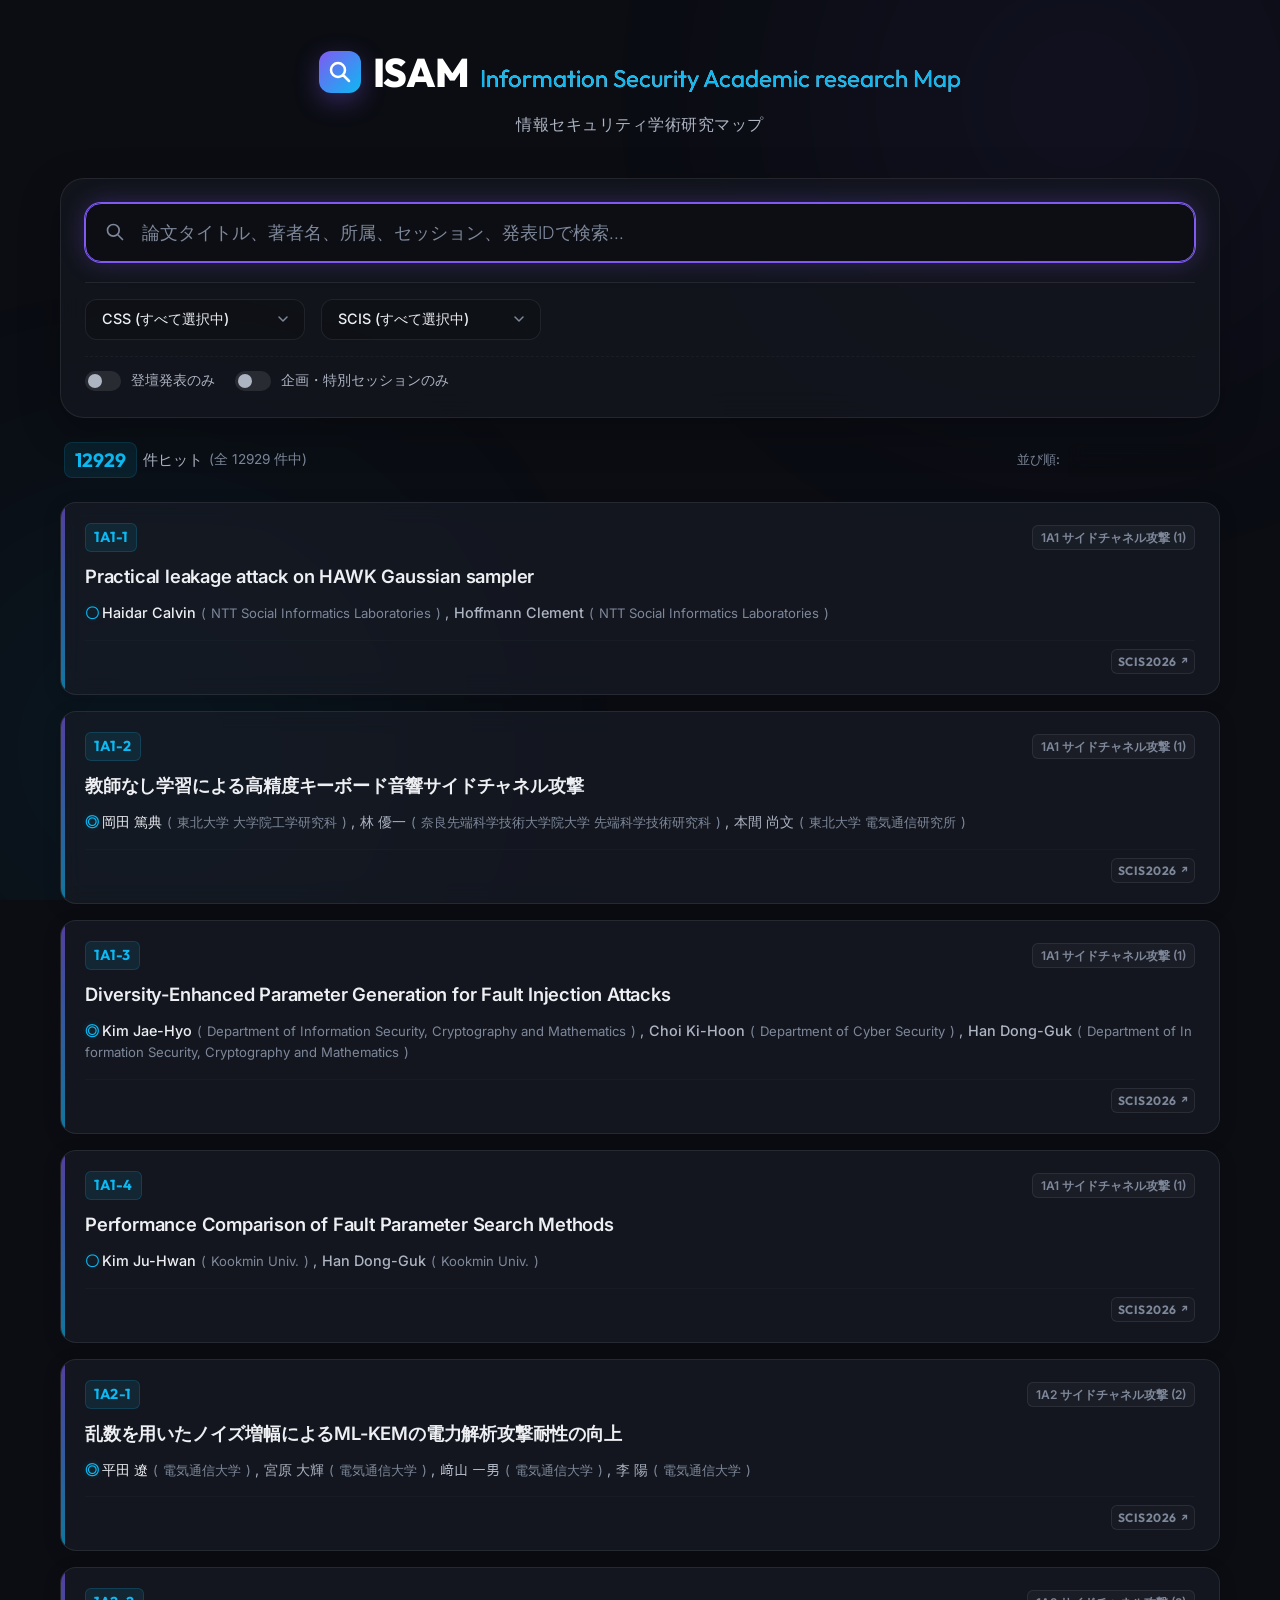
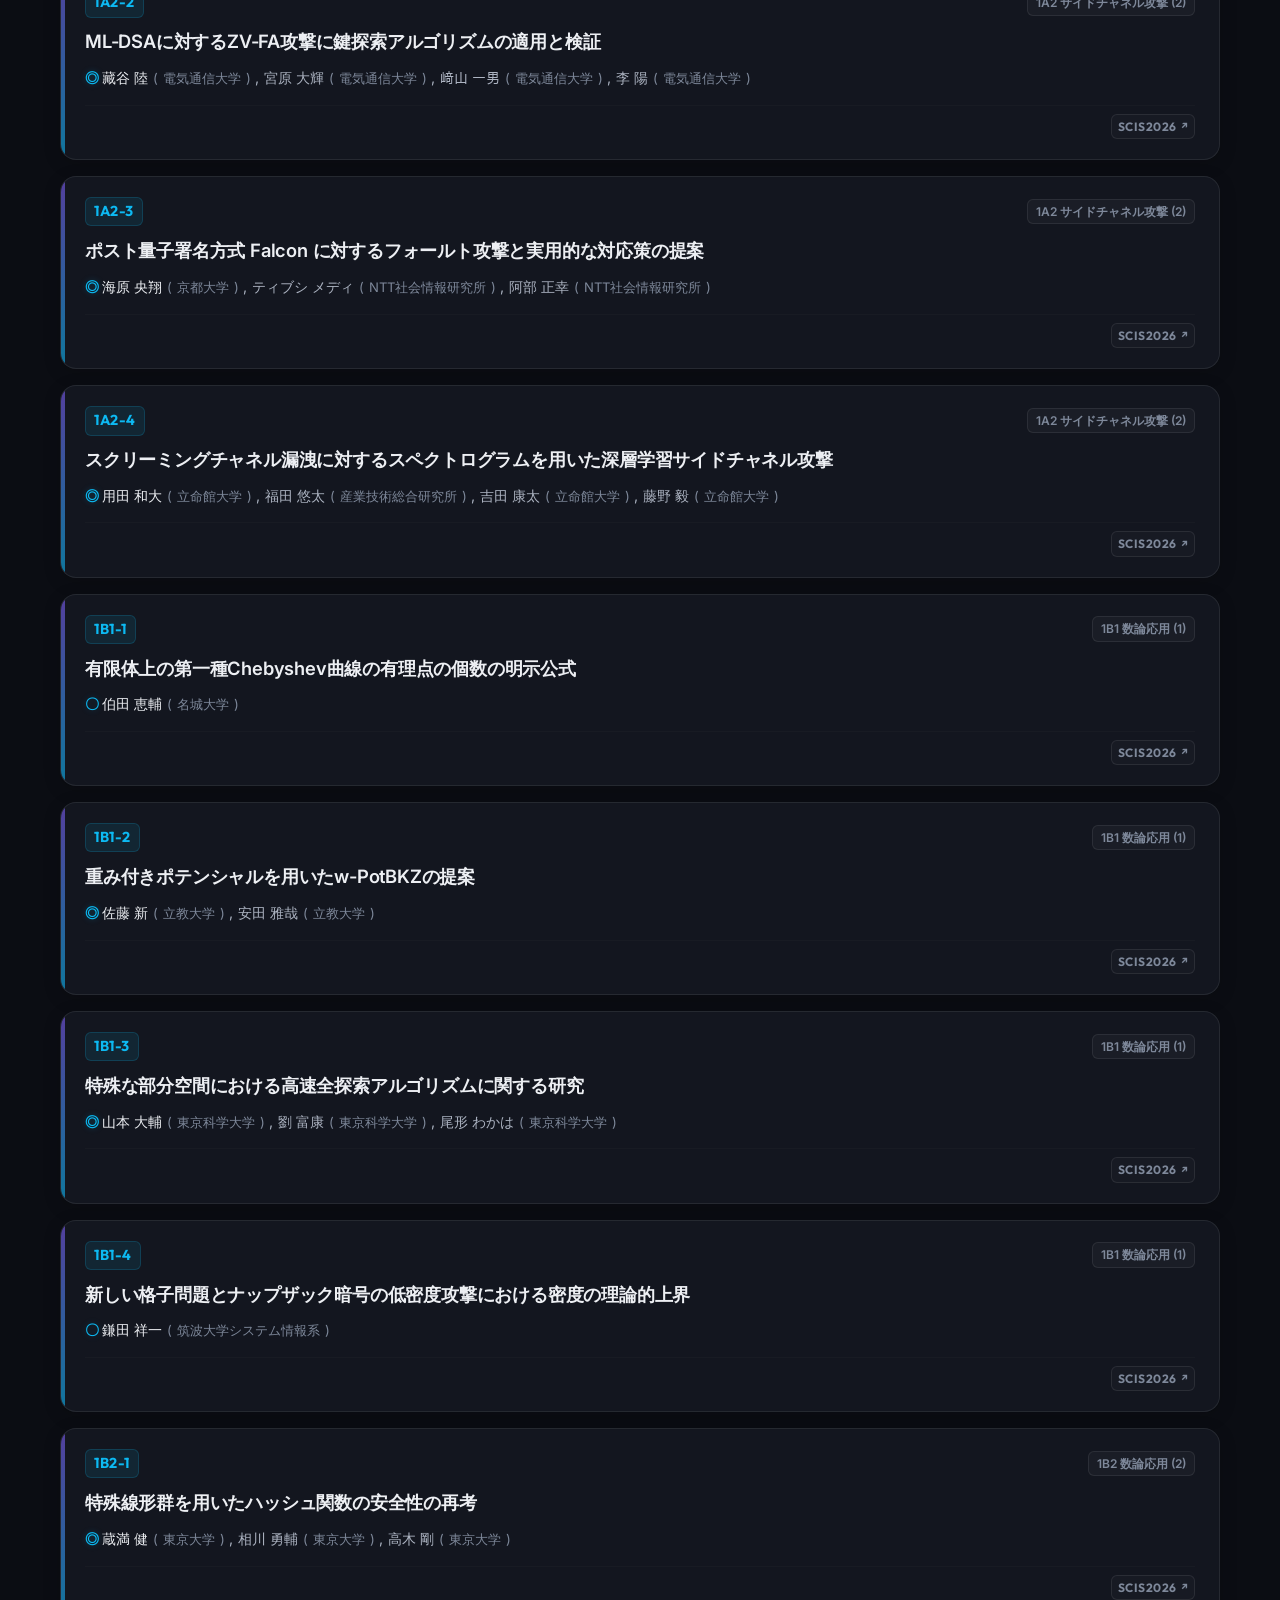
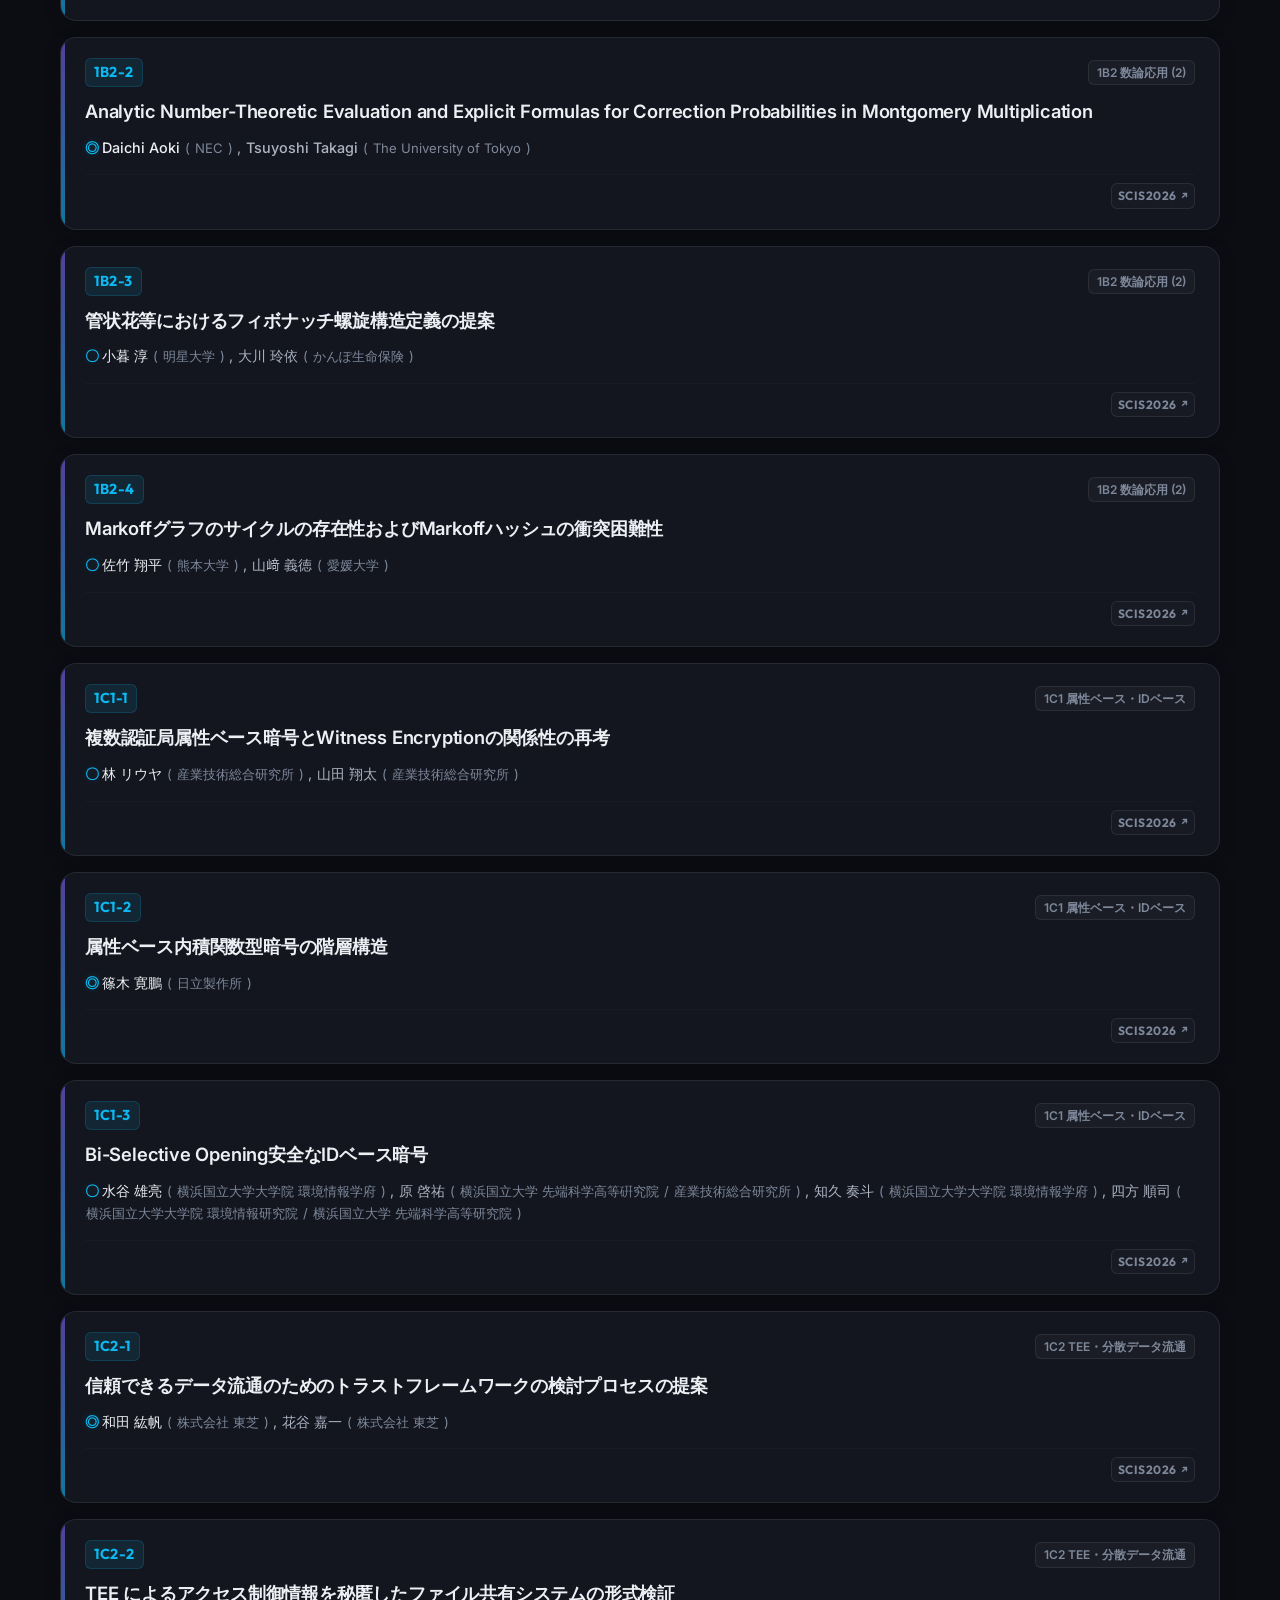
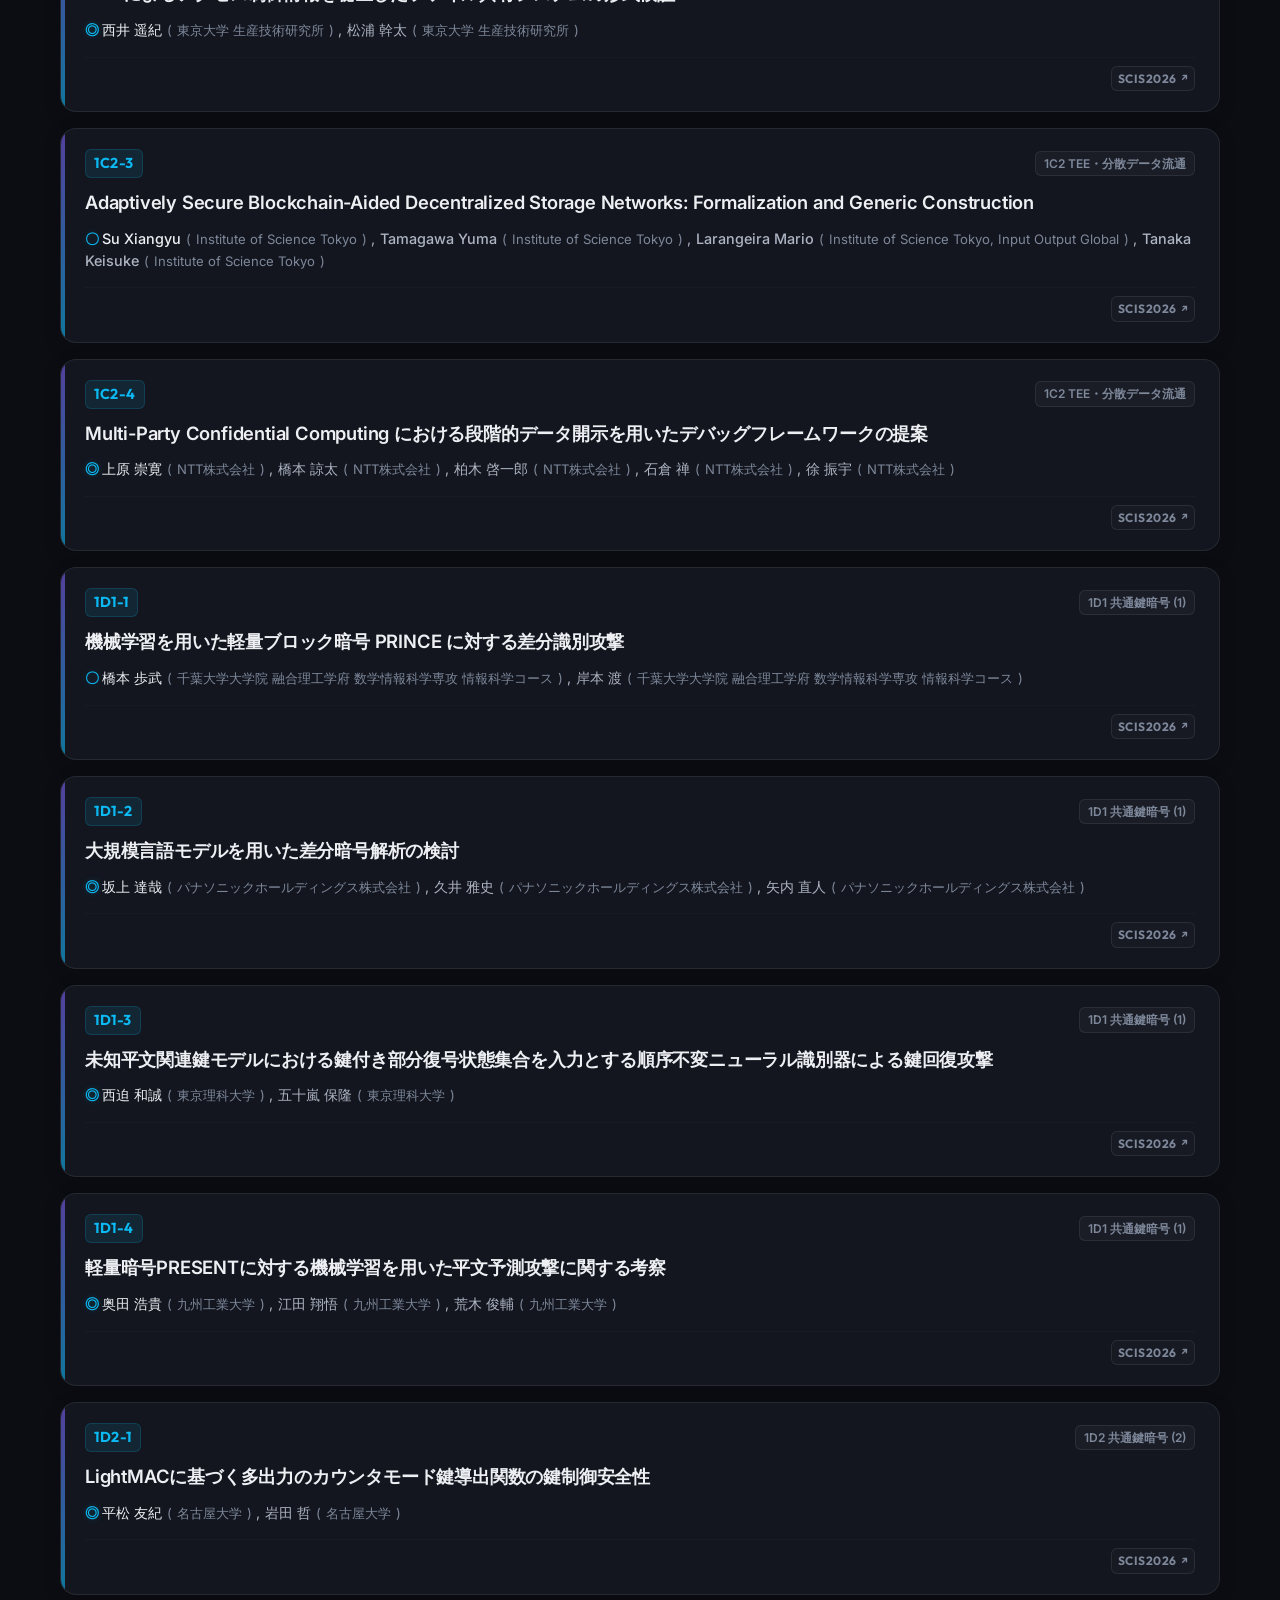
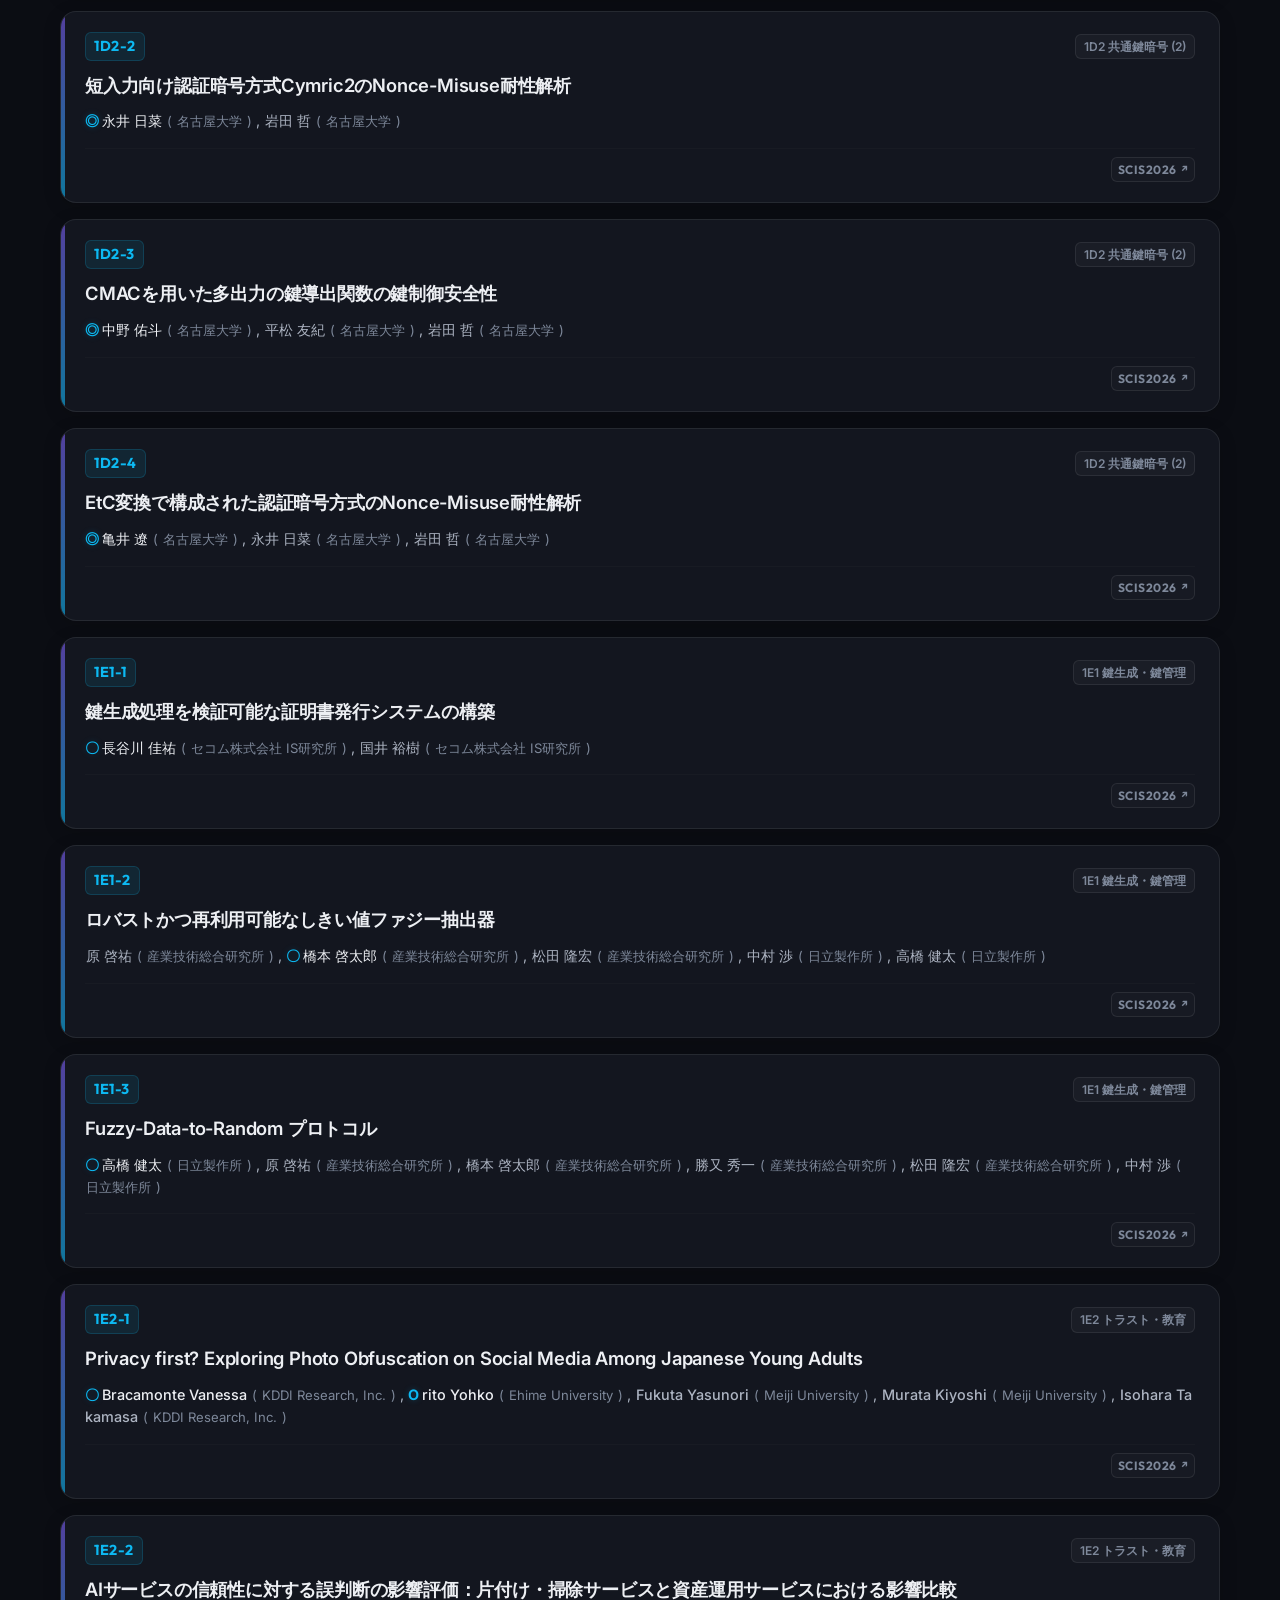
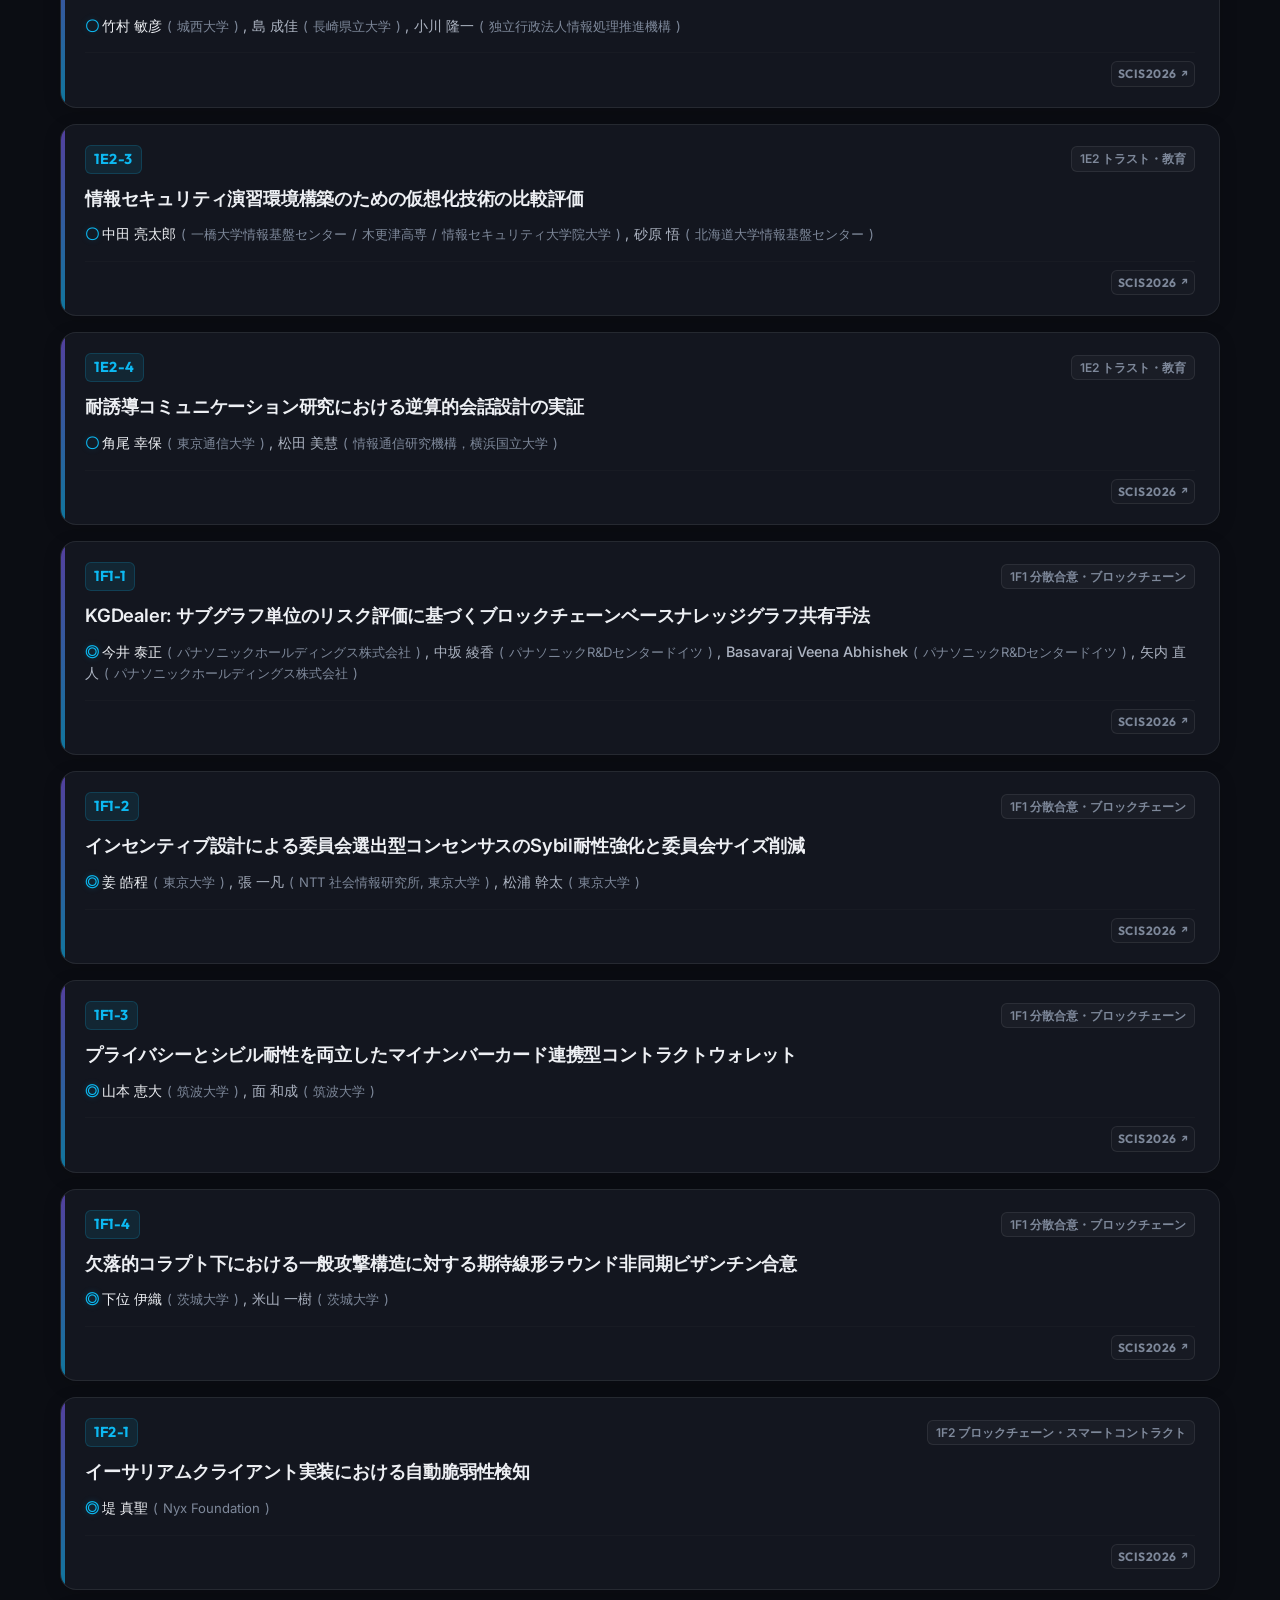
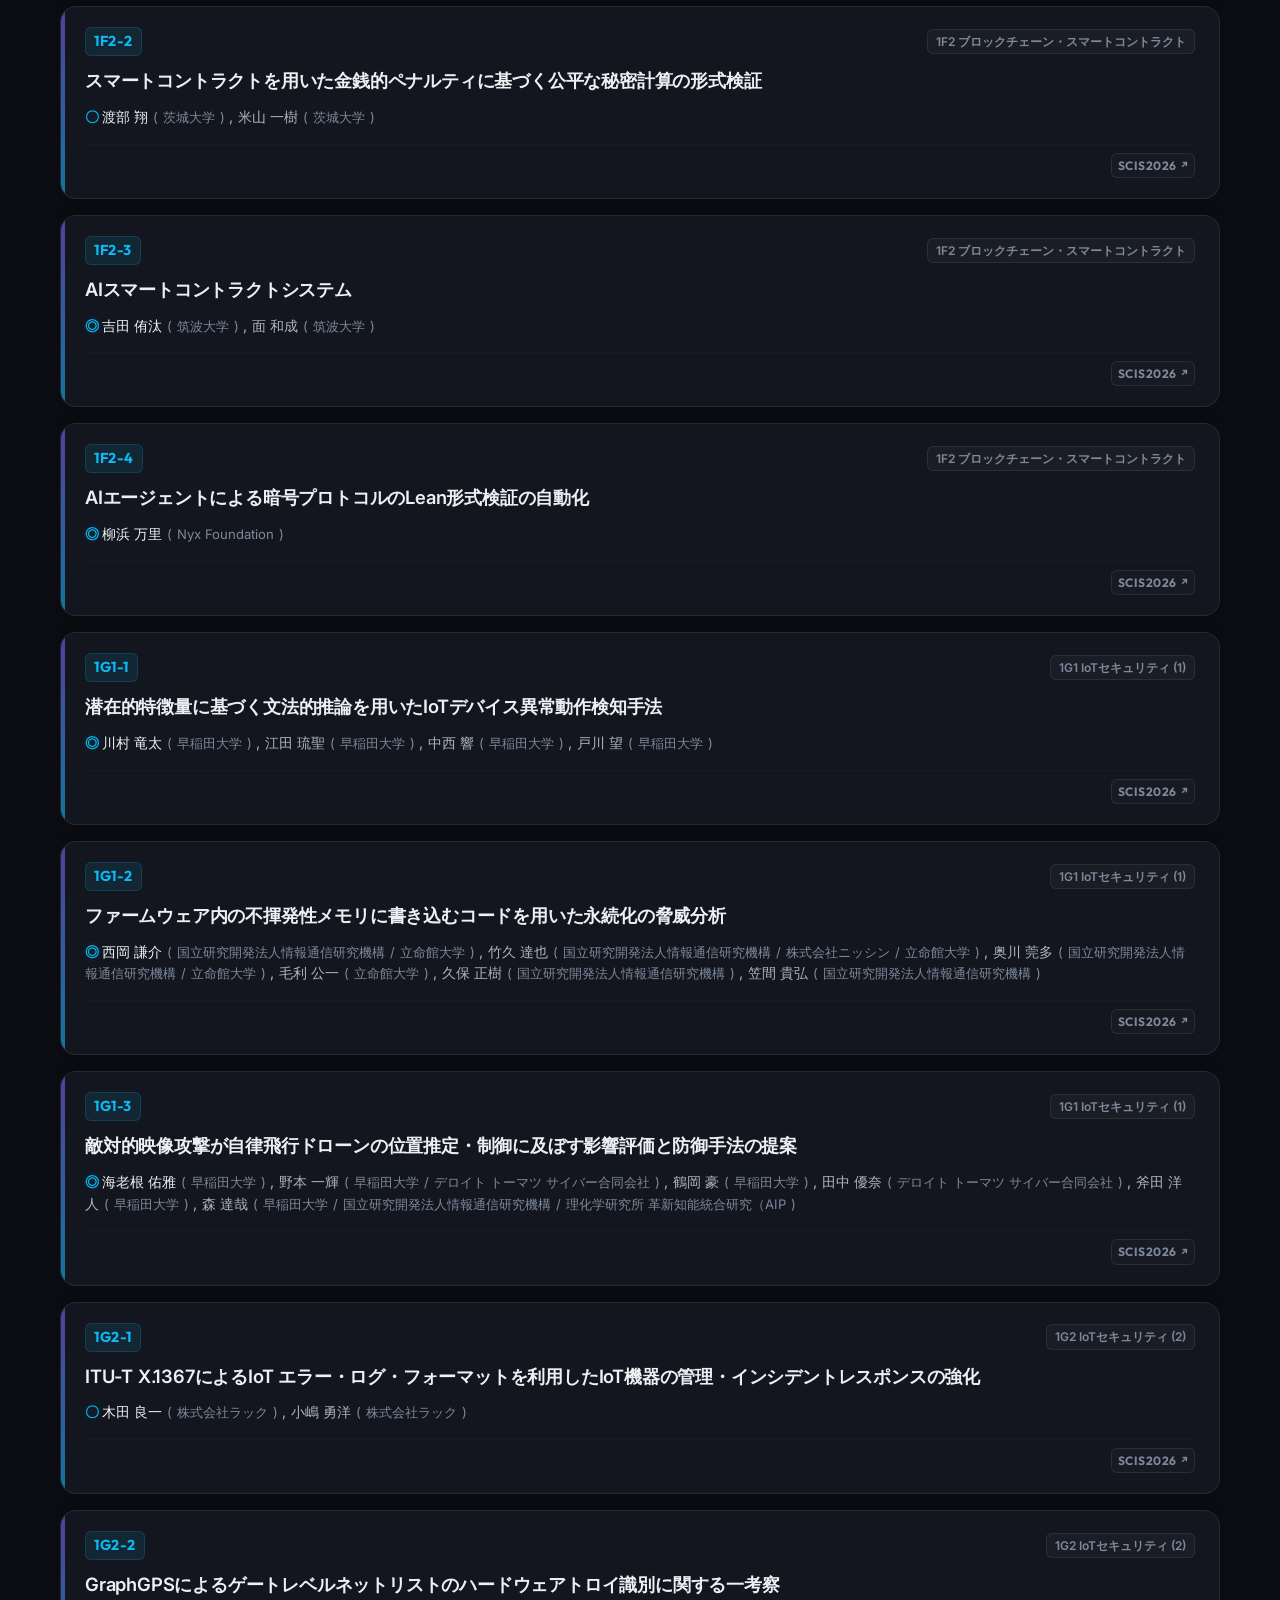
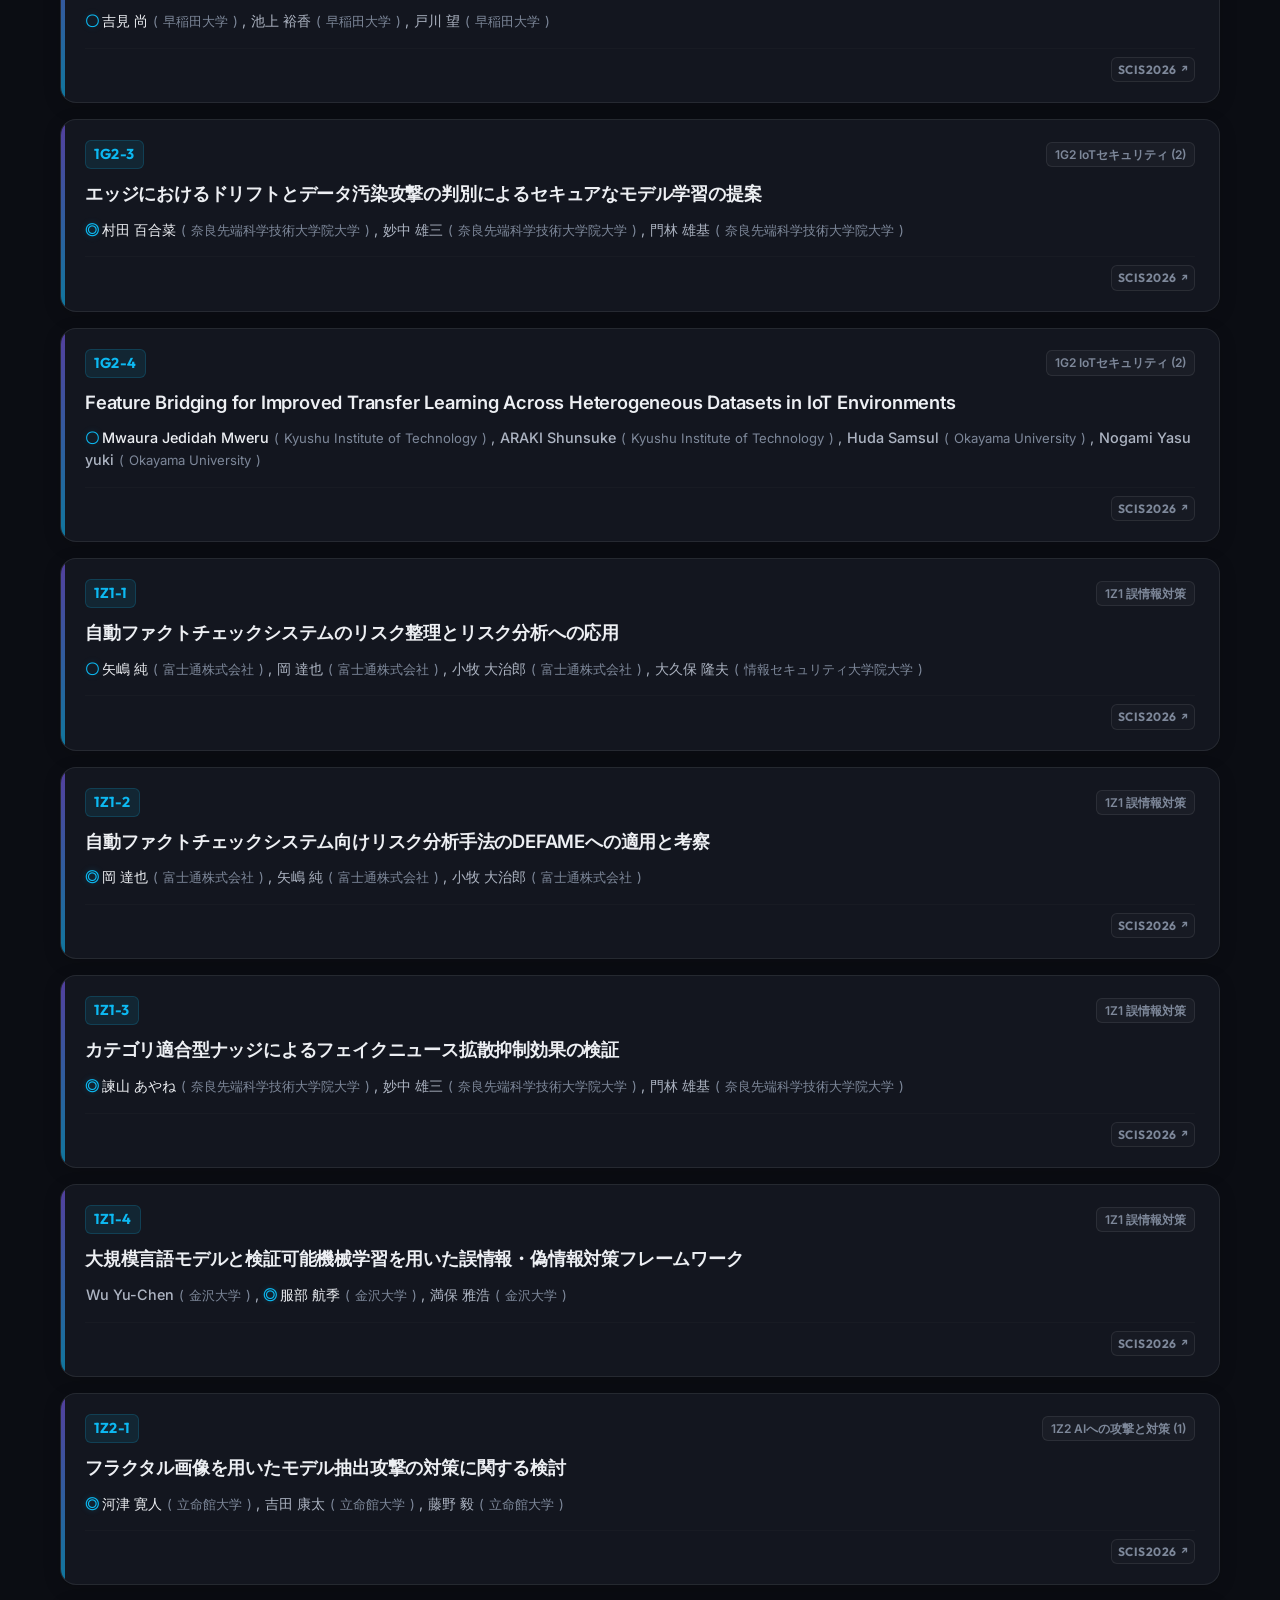
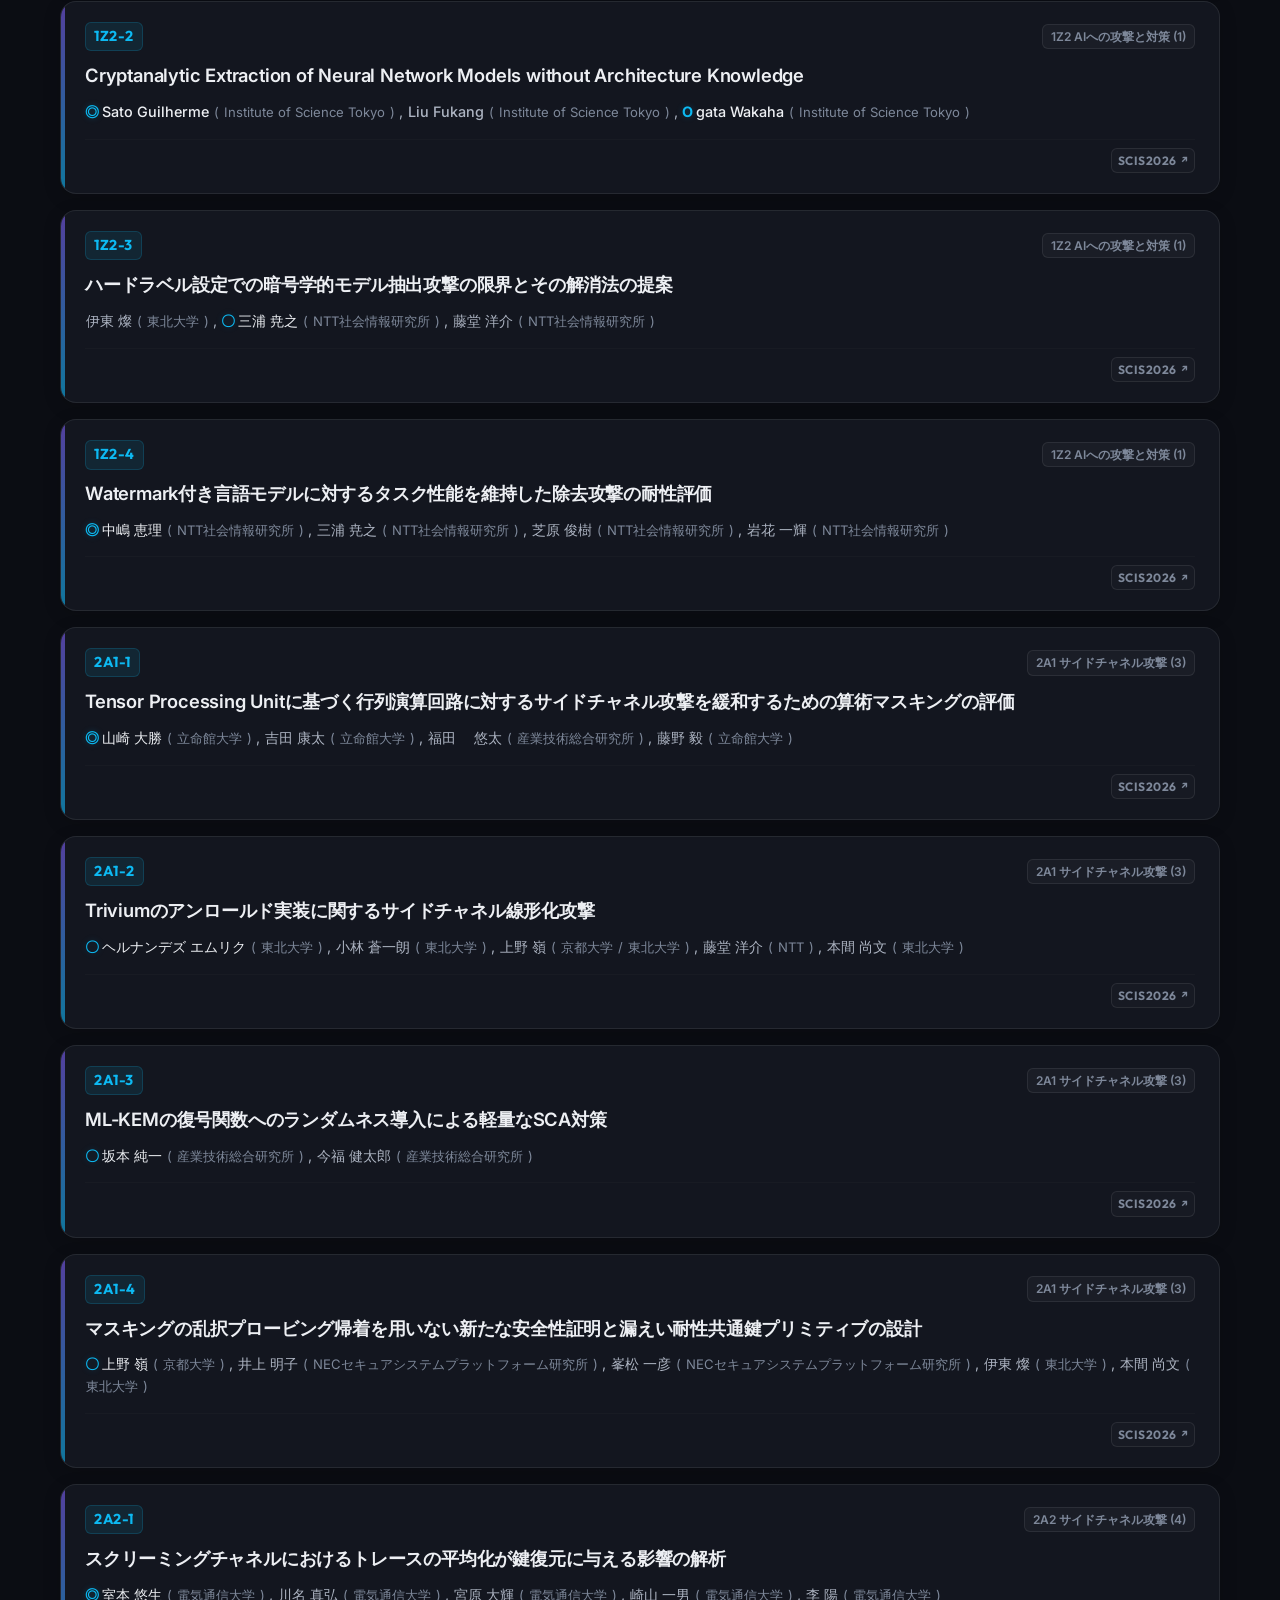
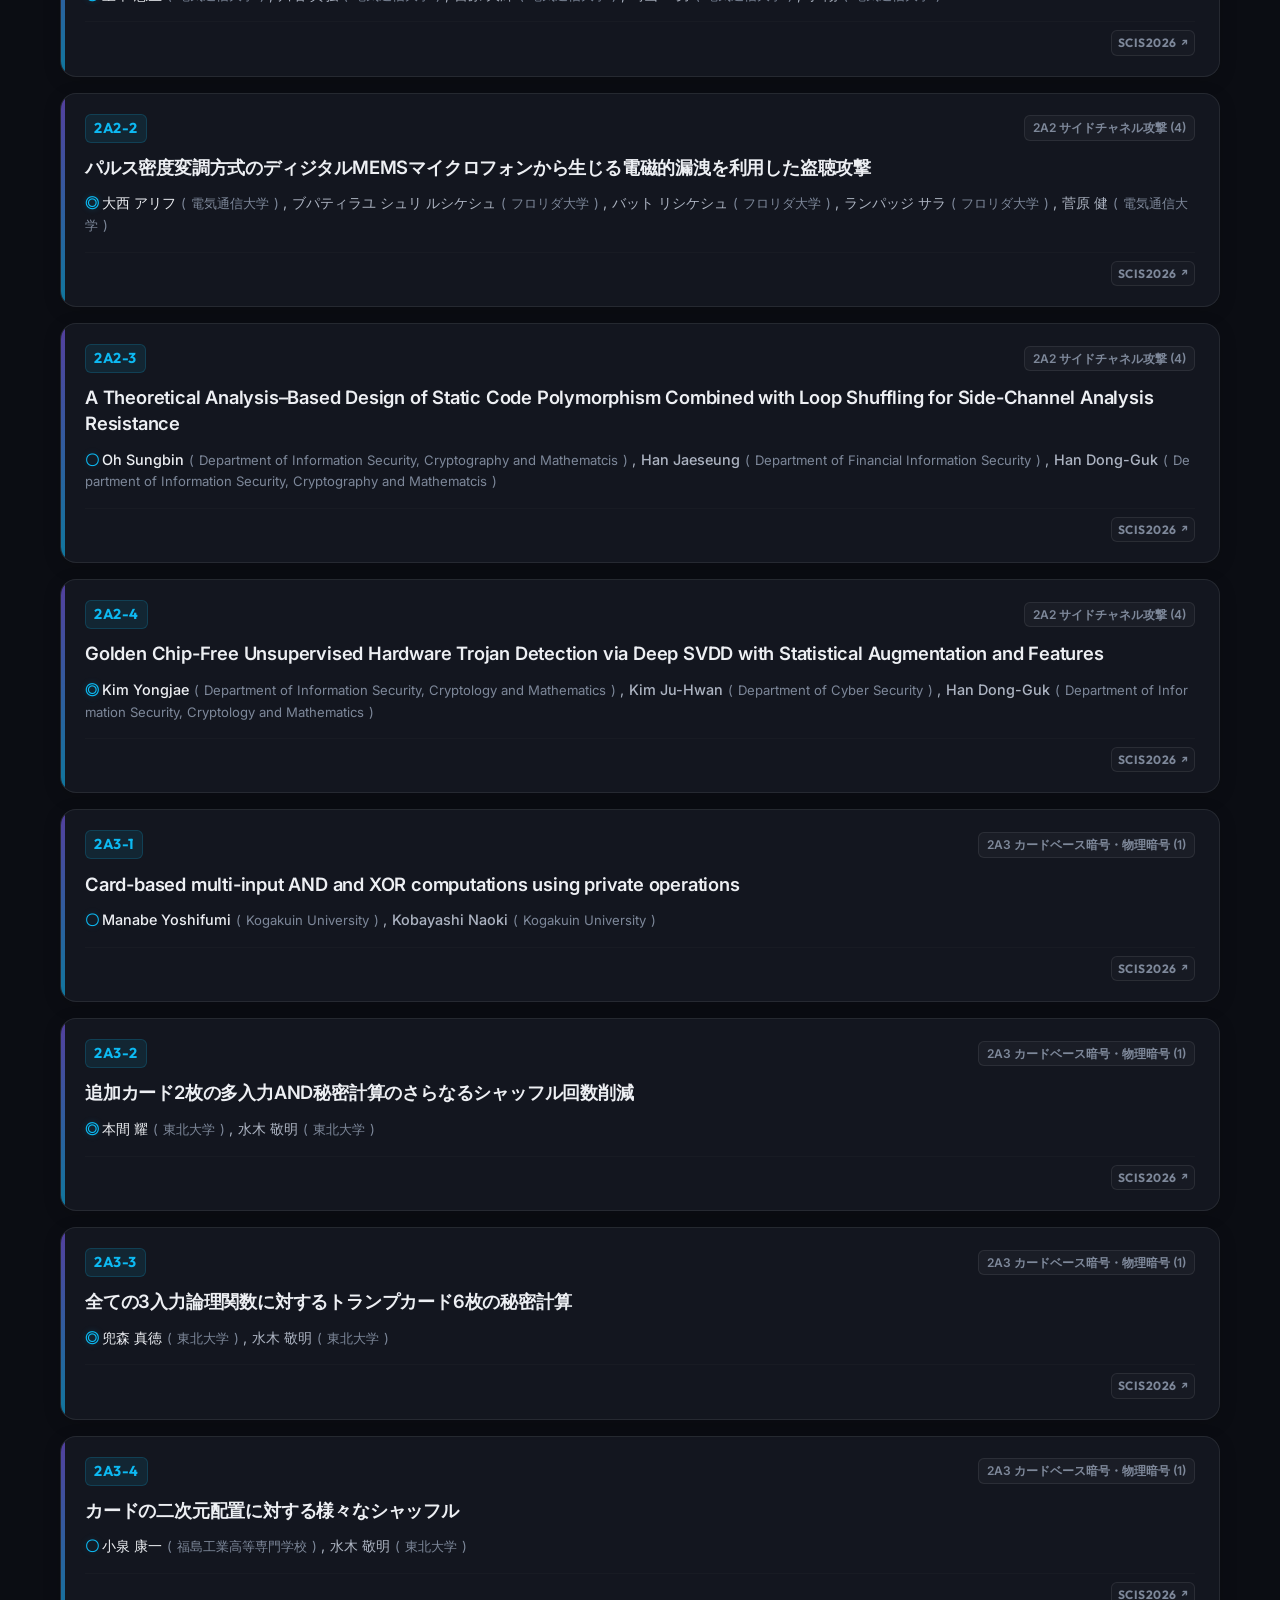
==== commit bfaf8340: "Add files via upload" ====
--- a/index.html
+++ b/index.html
@@ -3,7 +3,7 @@
 <head>
     <meta charset="UTF-8">
     <meta name="viewport" content="width=device-width, initial-scale=1.0">
-    <title>学会プログラム全文検索システム | CSS & SCIS</title>
+    <title>情報セキュリティ学術研究マップ ＜ISAM＞ (Information Security Academic research Map)</title>
     
     <!-- SEOメタデータ -->
     <meta name="description" content="コンピュータセキュリティシンポジウム (CSS) および 暗号と情報セキュリティシンポジウム (SCIS) のプログラムを瞬時にインクリメンタル検索できる完全サーバーレスの超高速検索システム。">
@@ -11,7 +11,7 @@
     <meta name="author" content="ISAM Dev">
     
     <!-- OGPメタデータ -->
-    <meta property="og:title" content="学会プログラム全文検索システム | CSS & SCIS">
+    <meta property="og:title" content="情報セキュリティ学術研究マップ ＜ISAM＞ (Information Security Academic research Map)">
     <meta property="og:description" content="コンピュータセキュリティシンポジウム (CSS) のプログラムをミリ秒単位でインクリメンタル検索。完全クライアントサイド完結。">
     <meta property="og:type" content="website">
     
@@ -40,9 +40,9 @@
                         <path d="M21 21L15 15M17 10C17 13.866 13.866 17 10 17C6.13401 17 3 13.866 3 10C3 6.13401 6.13401 3 10 3C13.866 3 17 6.13401 17 10Z" stroke="currentColor" stroke-width="2.5" stroke-linecap="round" stroke-linejoin="round"/>
                     </svg>
                 </span>
-                <h1>ISAM <span class="subtitle">Academic Search</span></h1>
+                <h1>ISAM <span class="subtitle">Information Security Academic research Map</span></h1>
             </div>
-            <p class="tagline">学会プログラムをミリ秒単位で超高速全文検索</p>
+            <p class="tagline">情報セキュリティ学術研究マップ</p>
         </header>
 
         <!-- 検索ダッシュボード -->
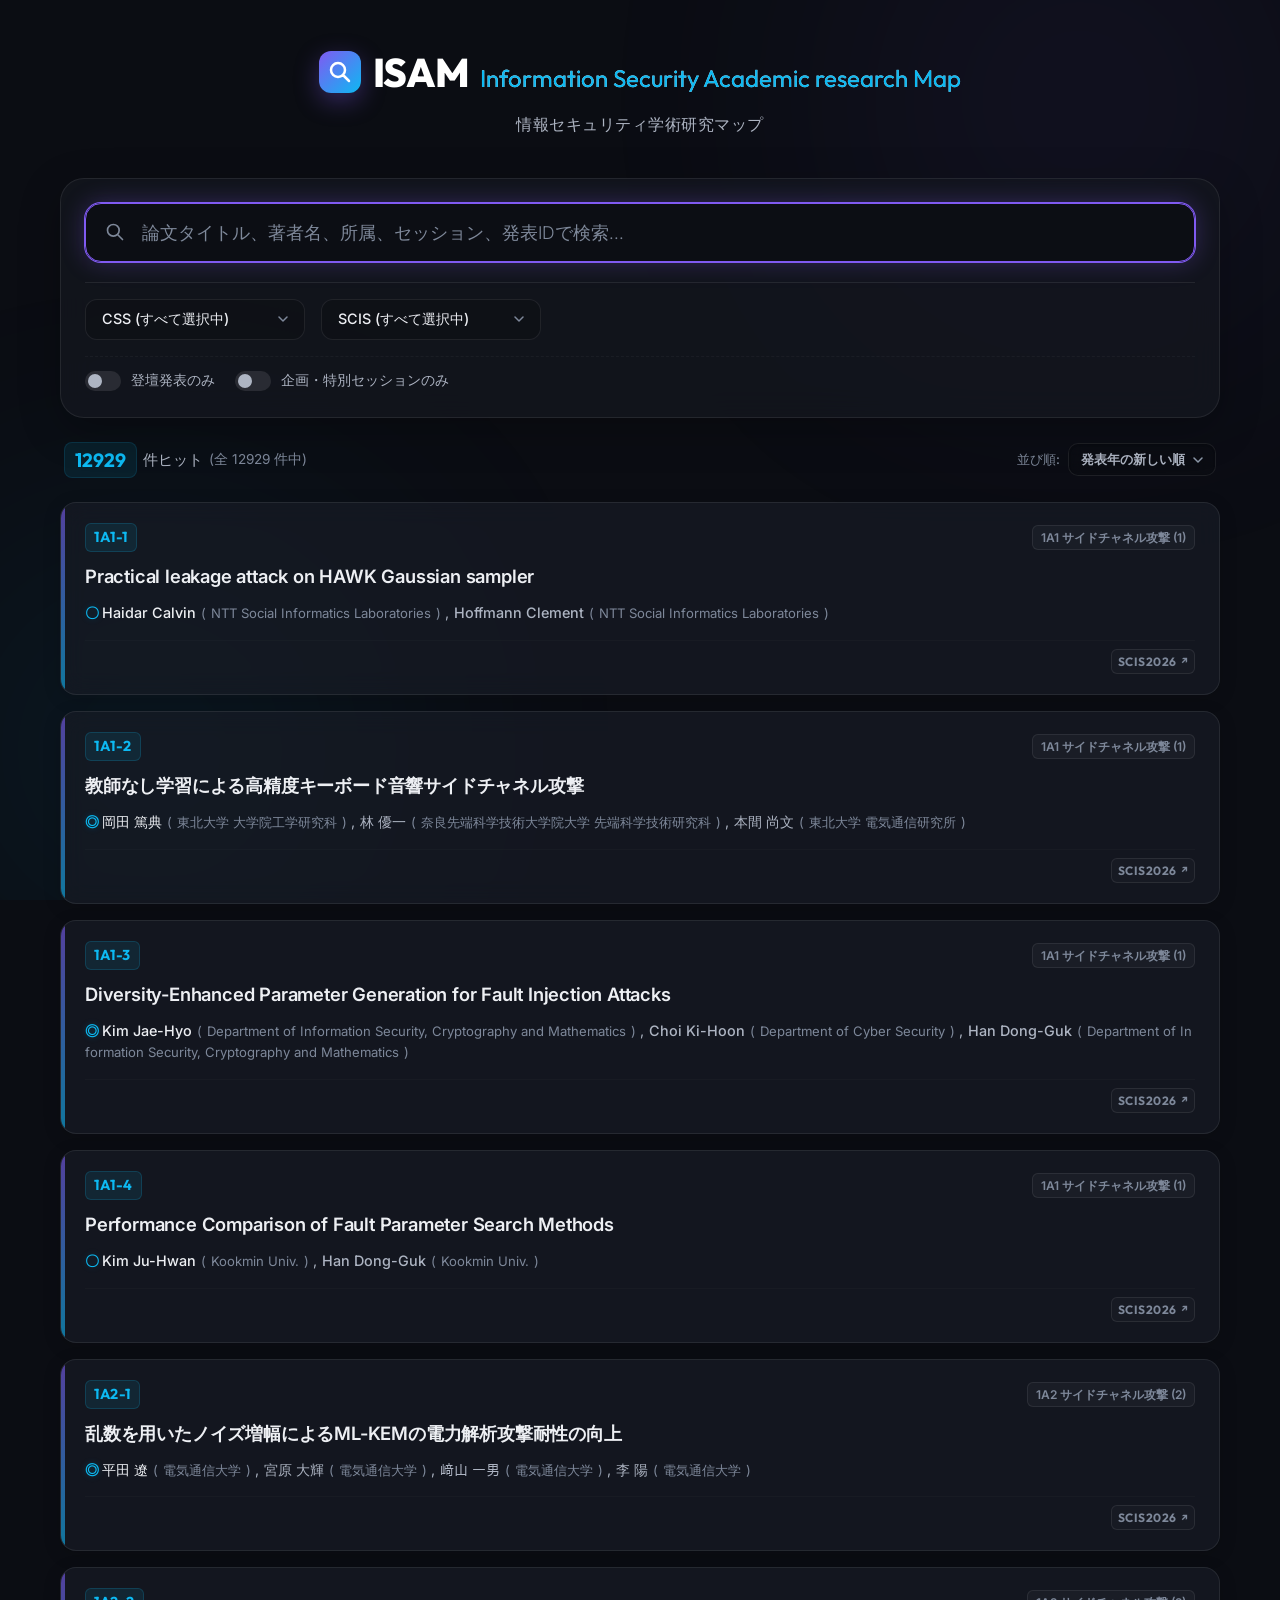
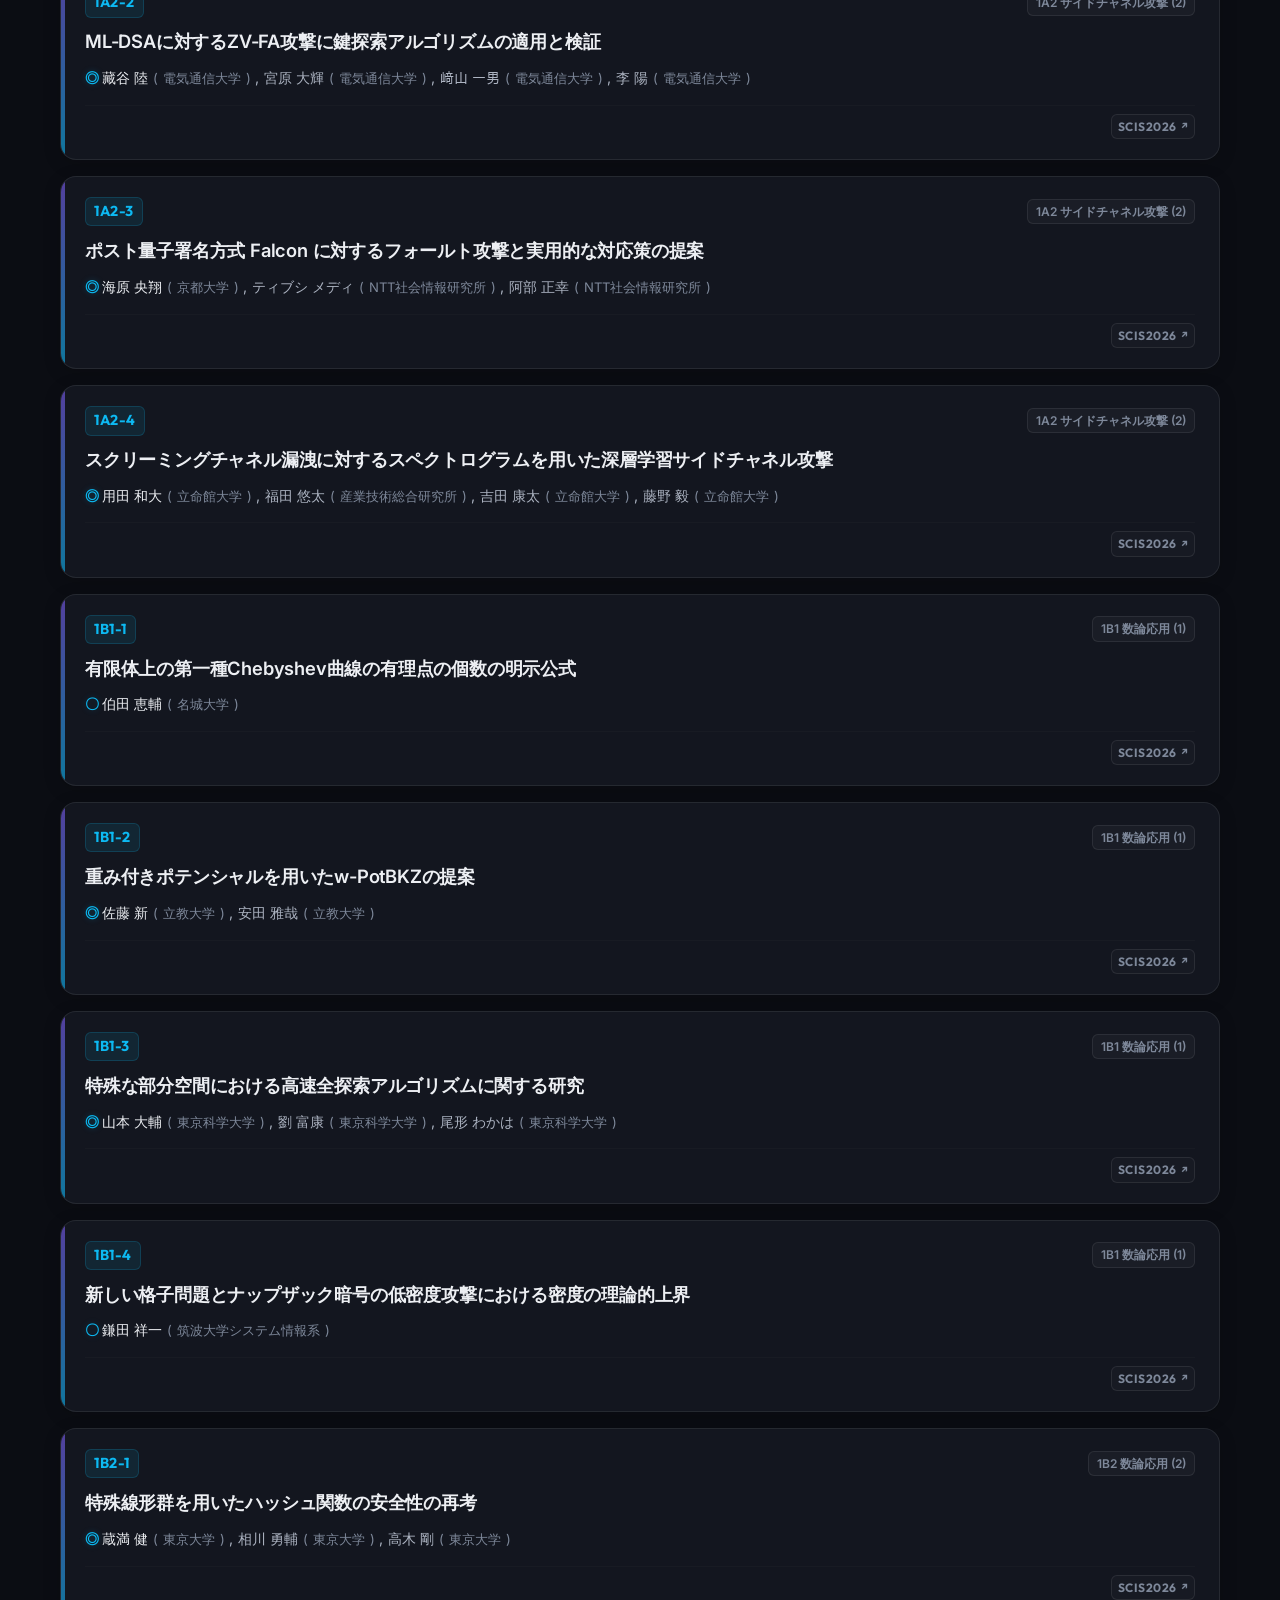
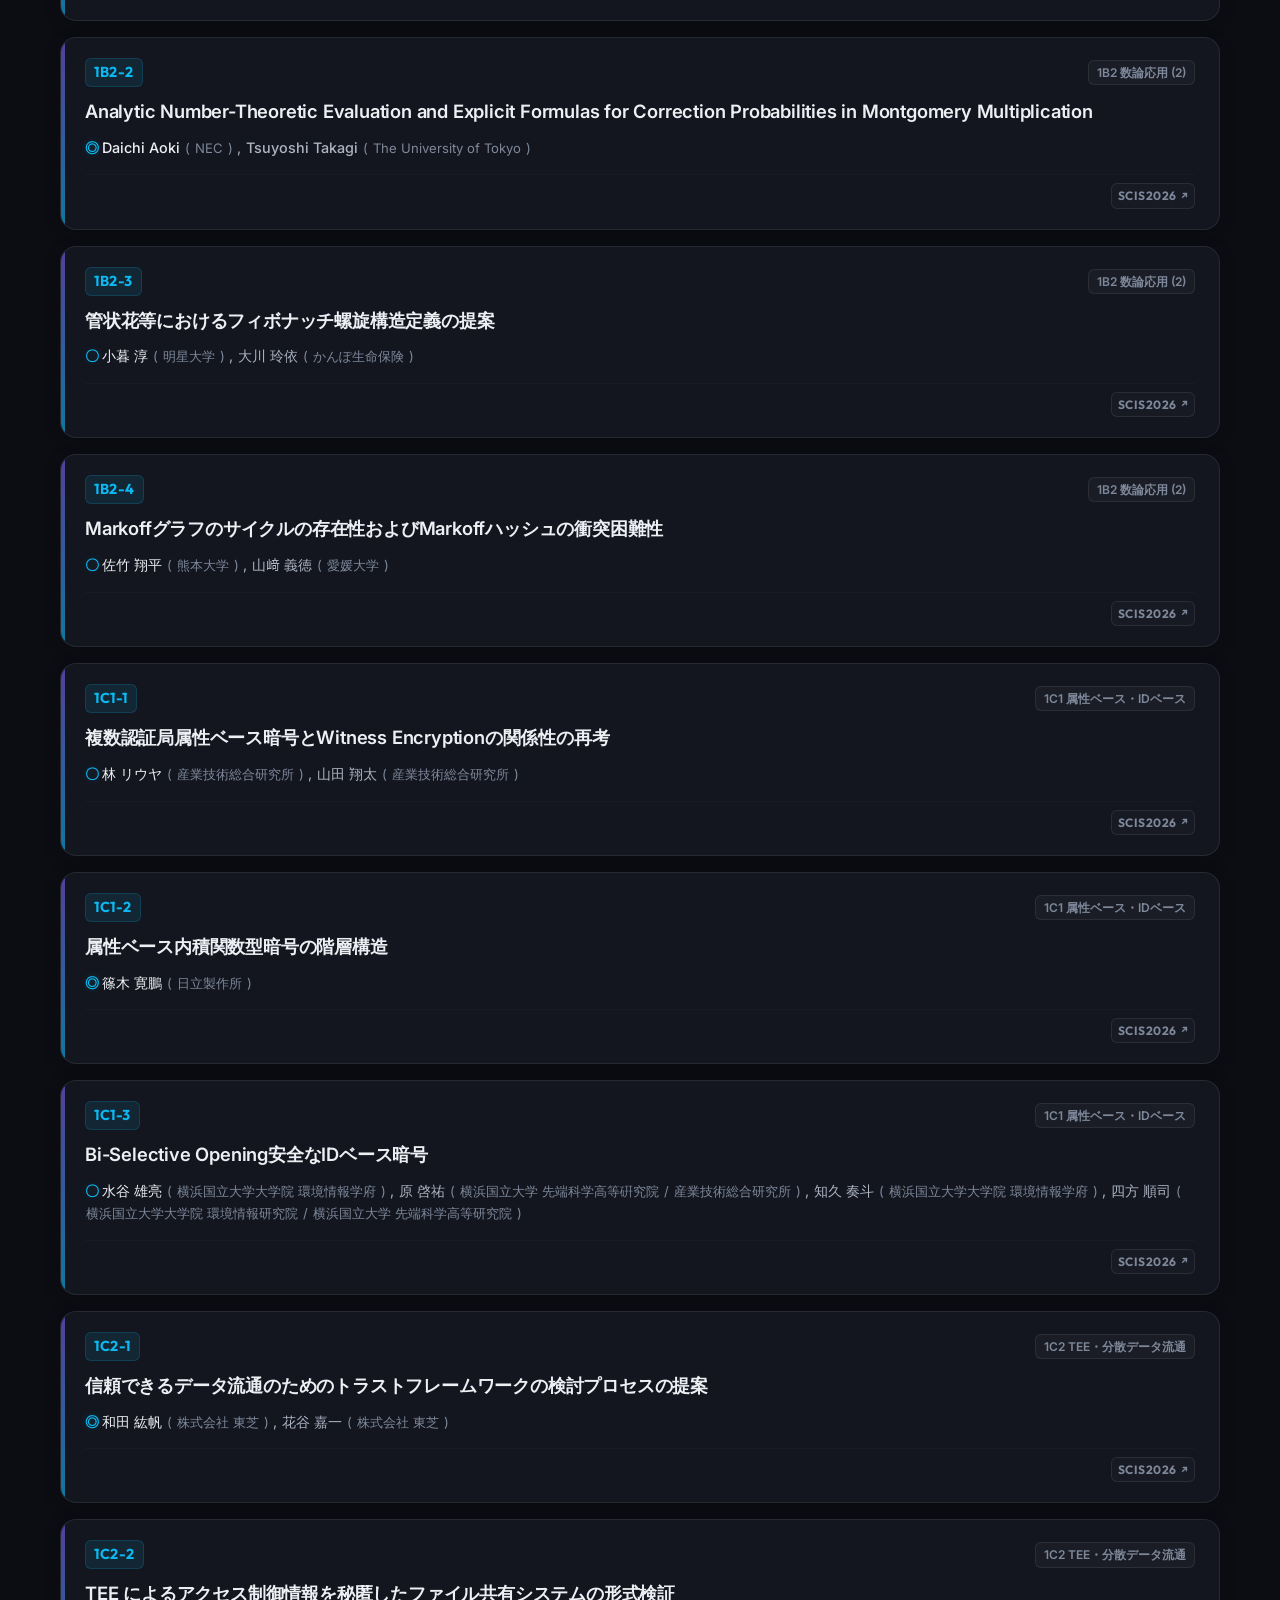
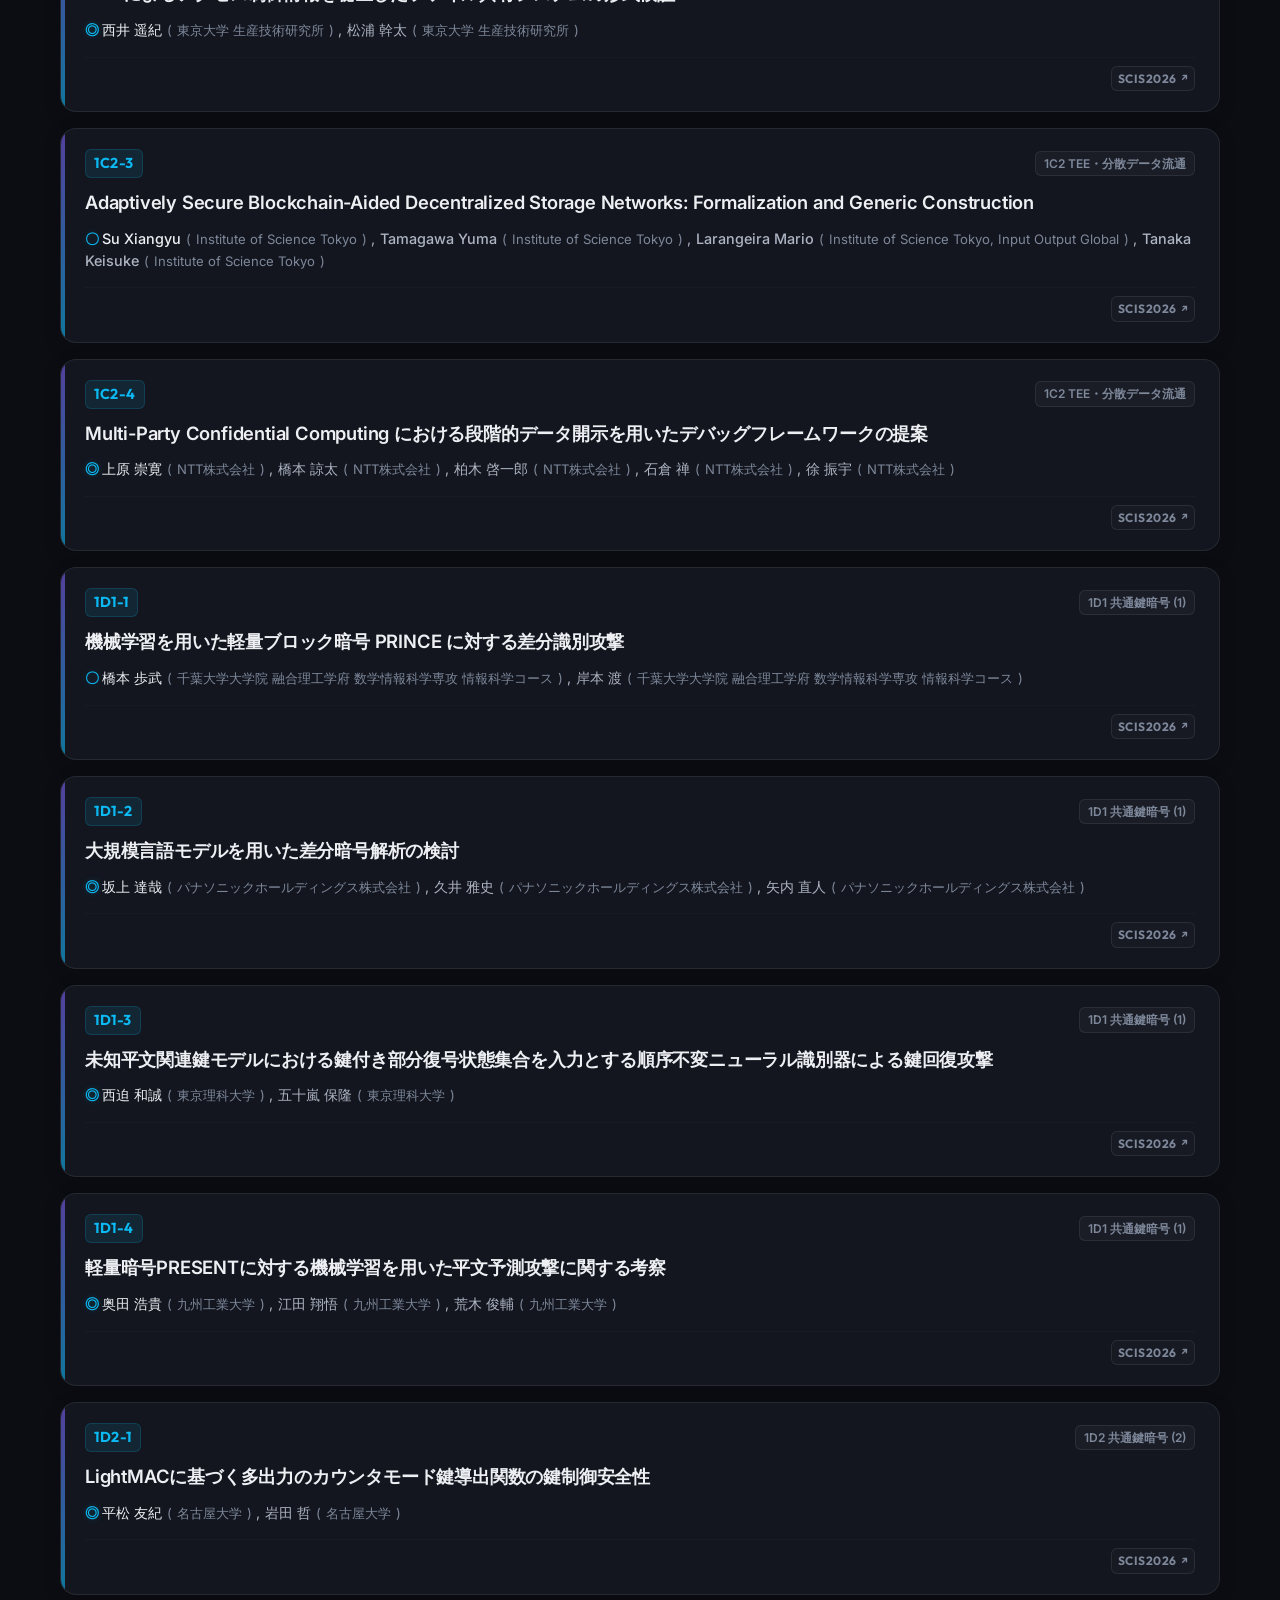
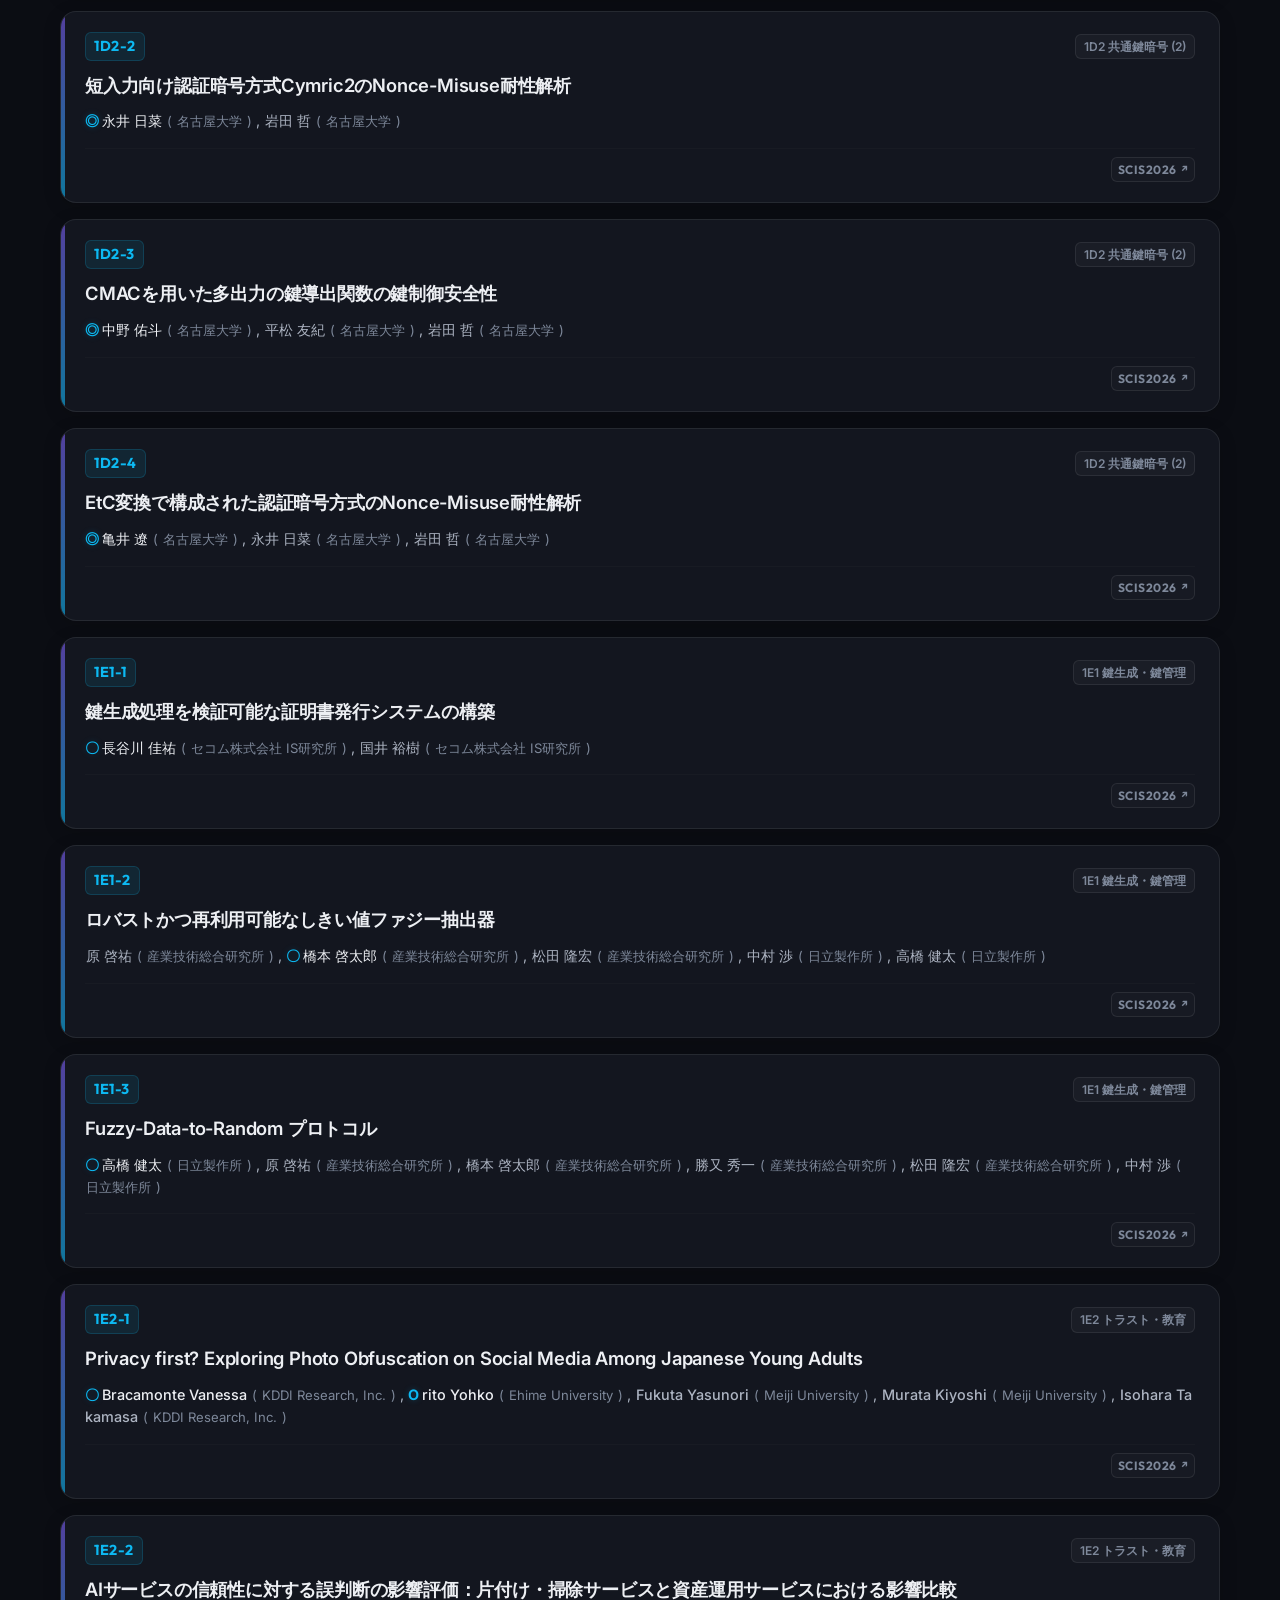
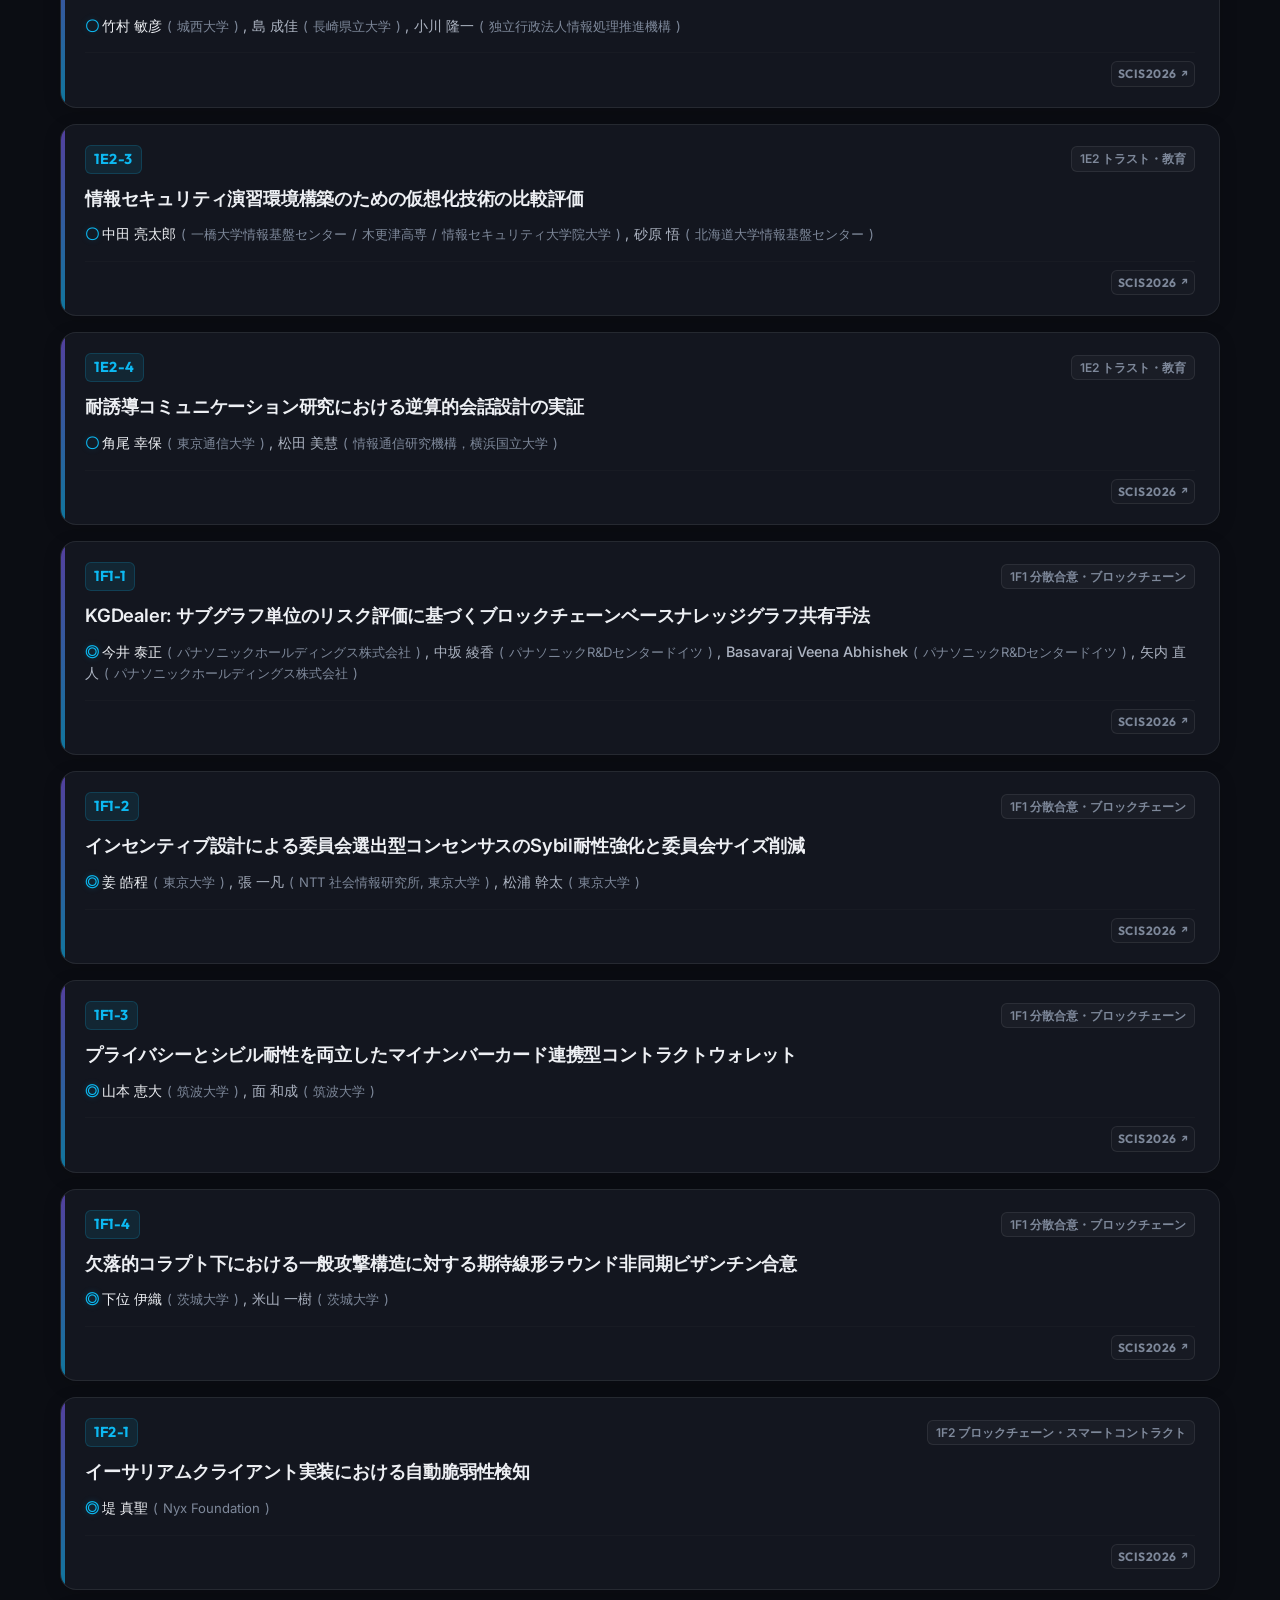
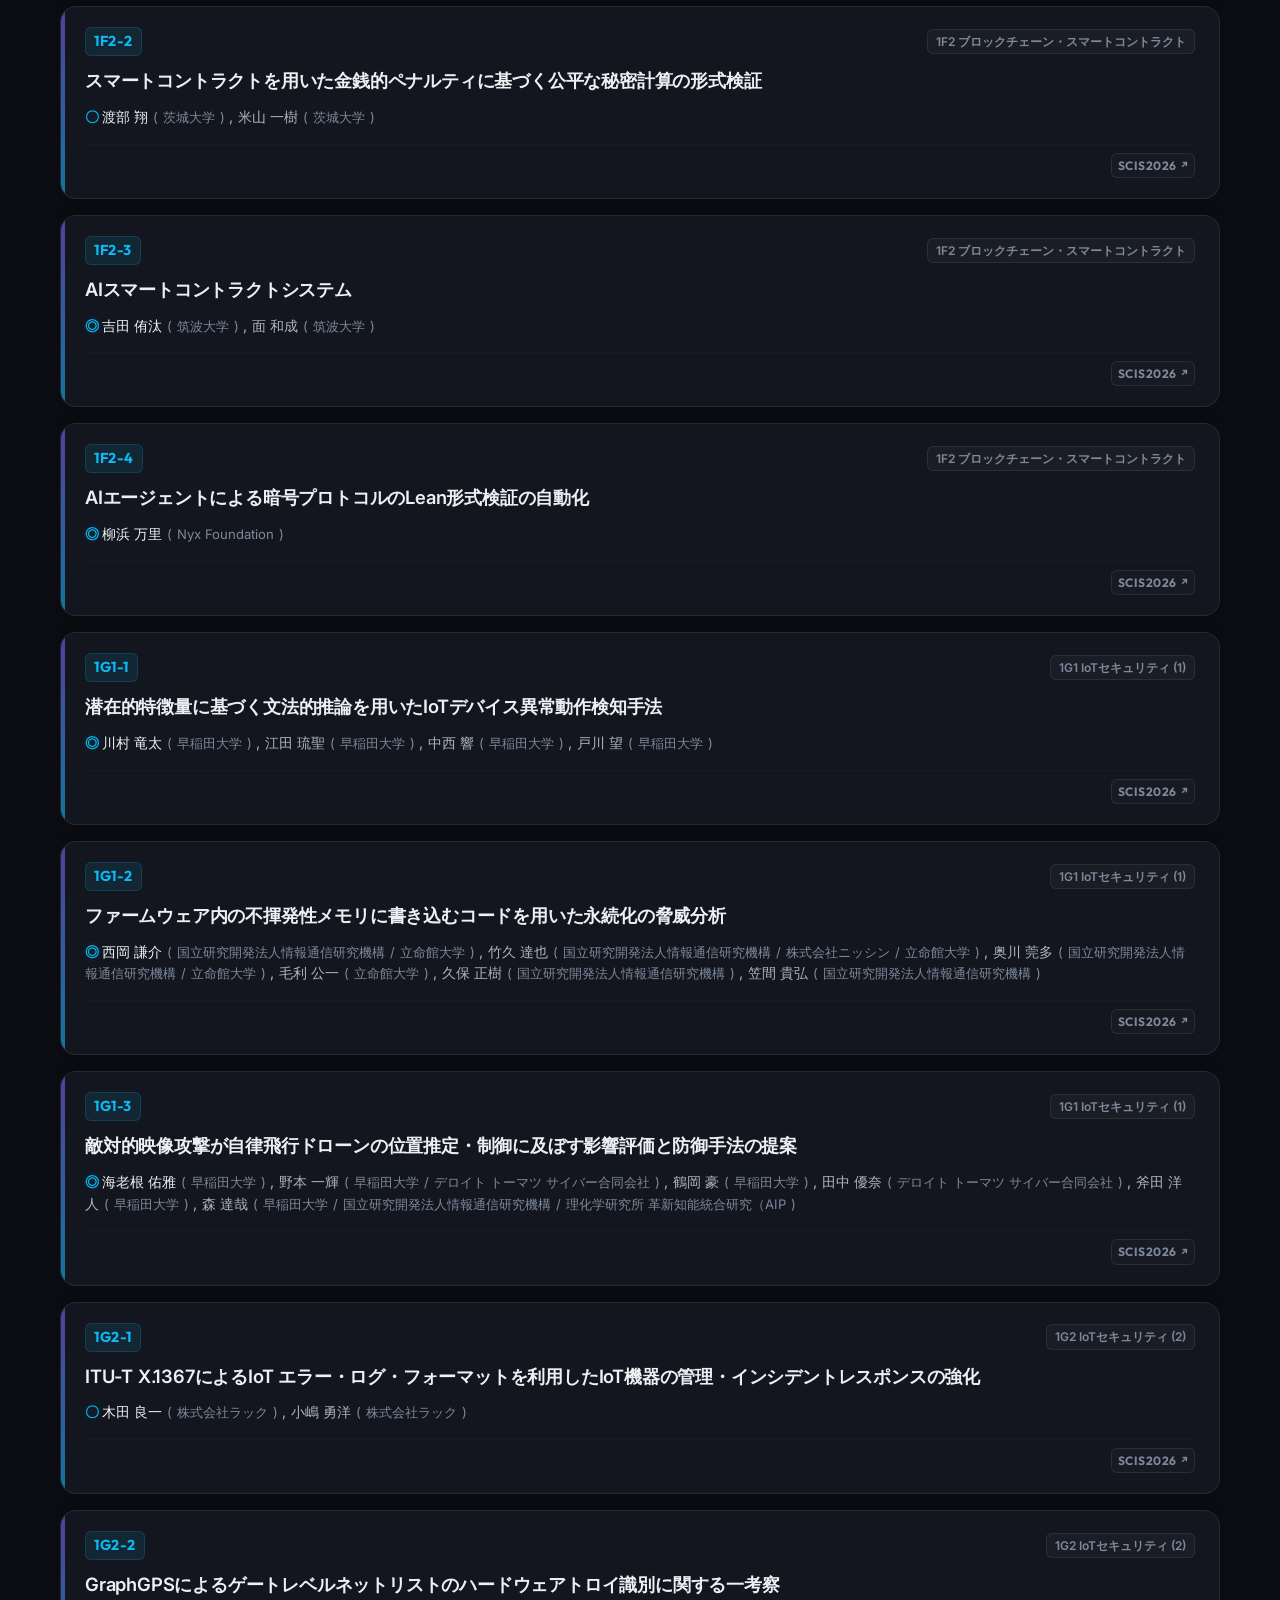
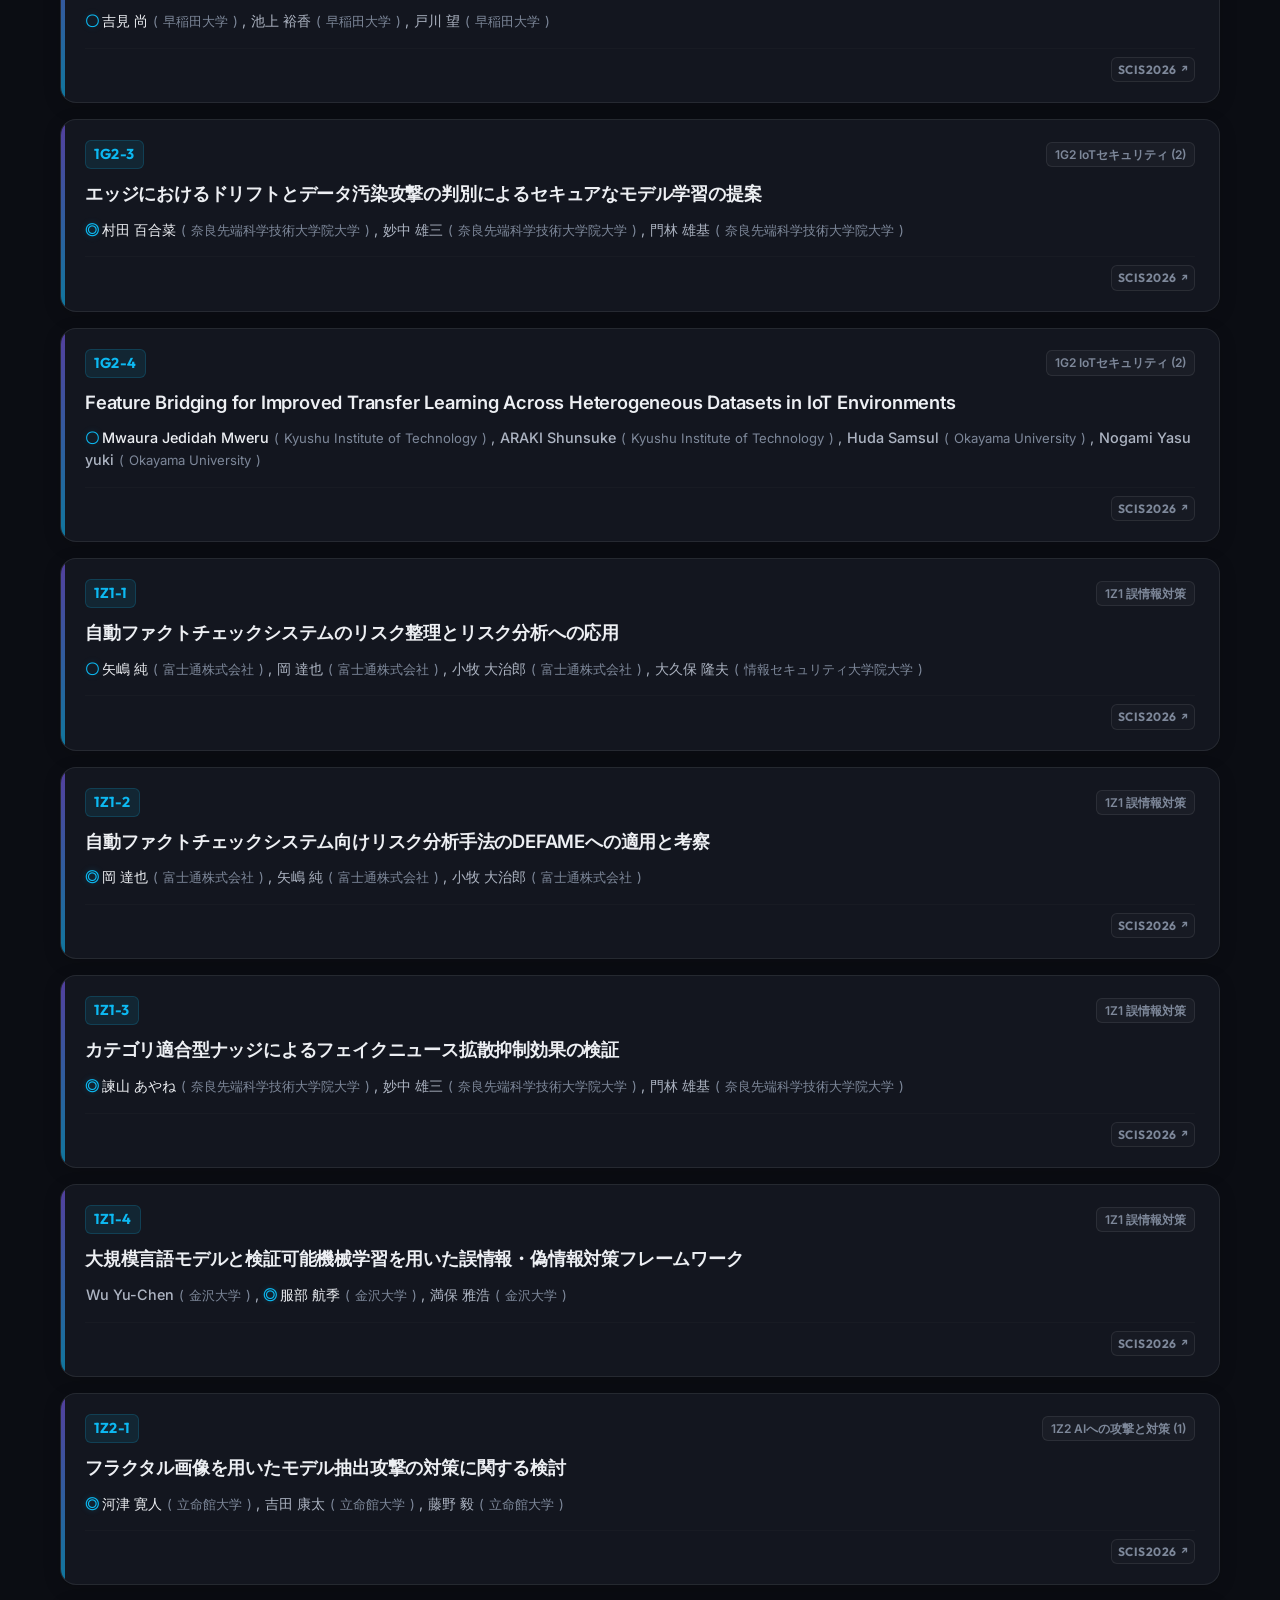
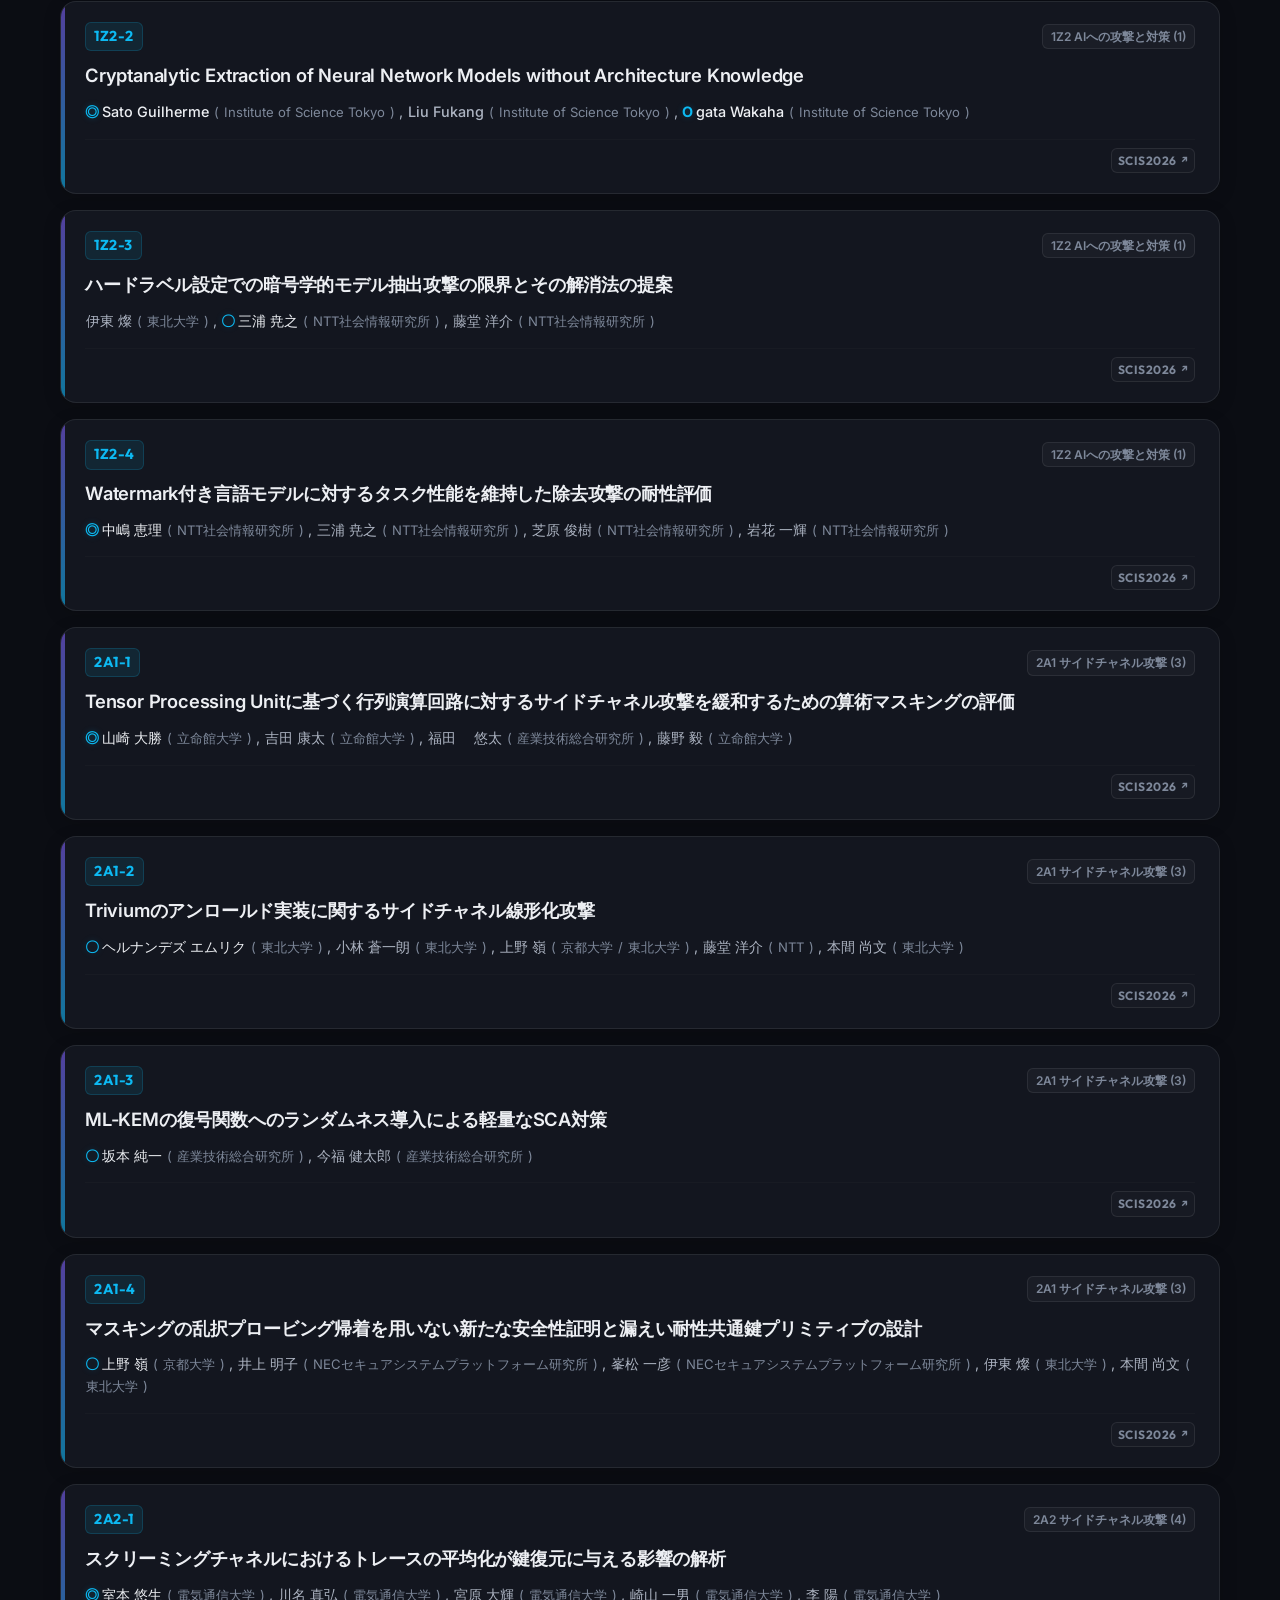
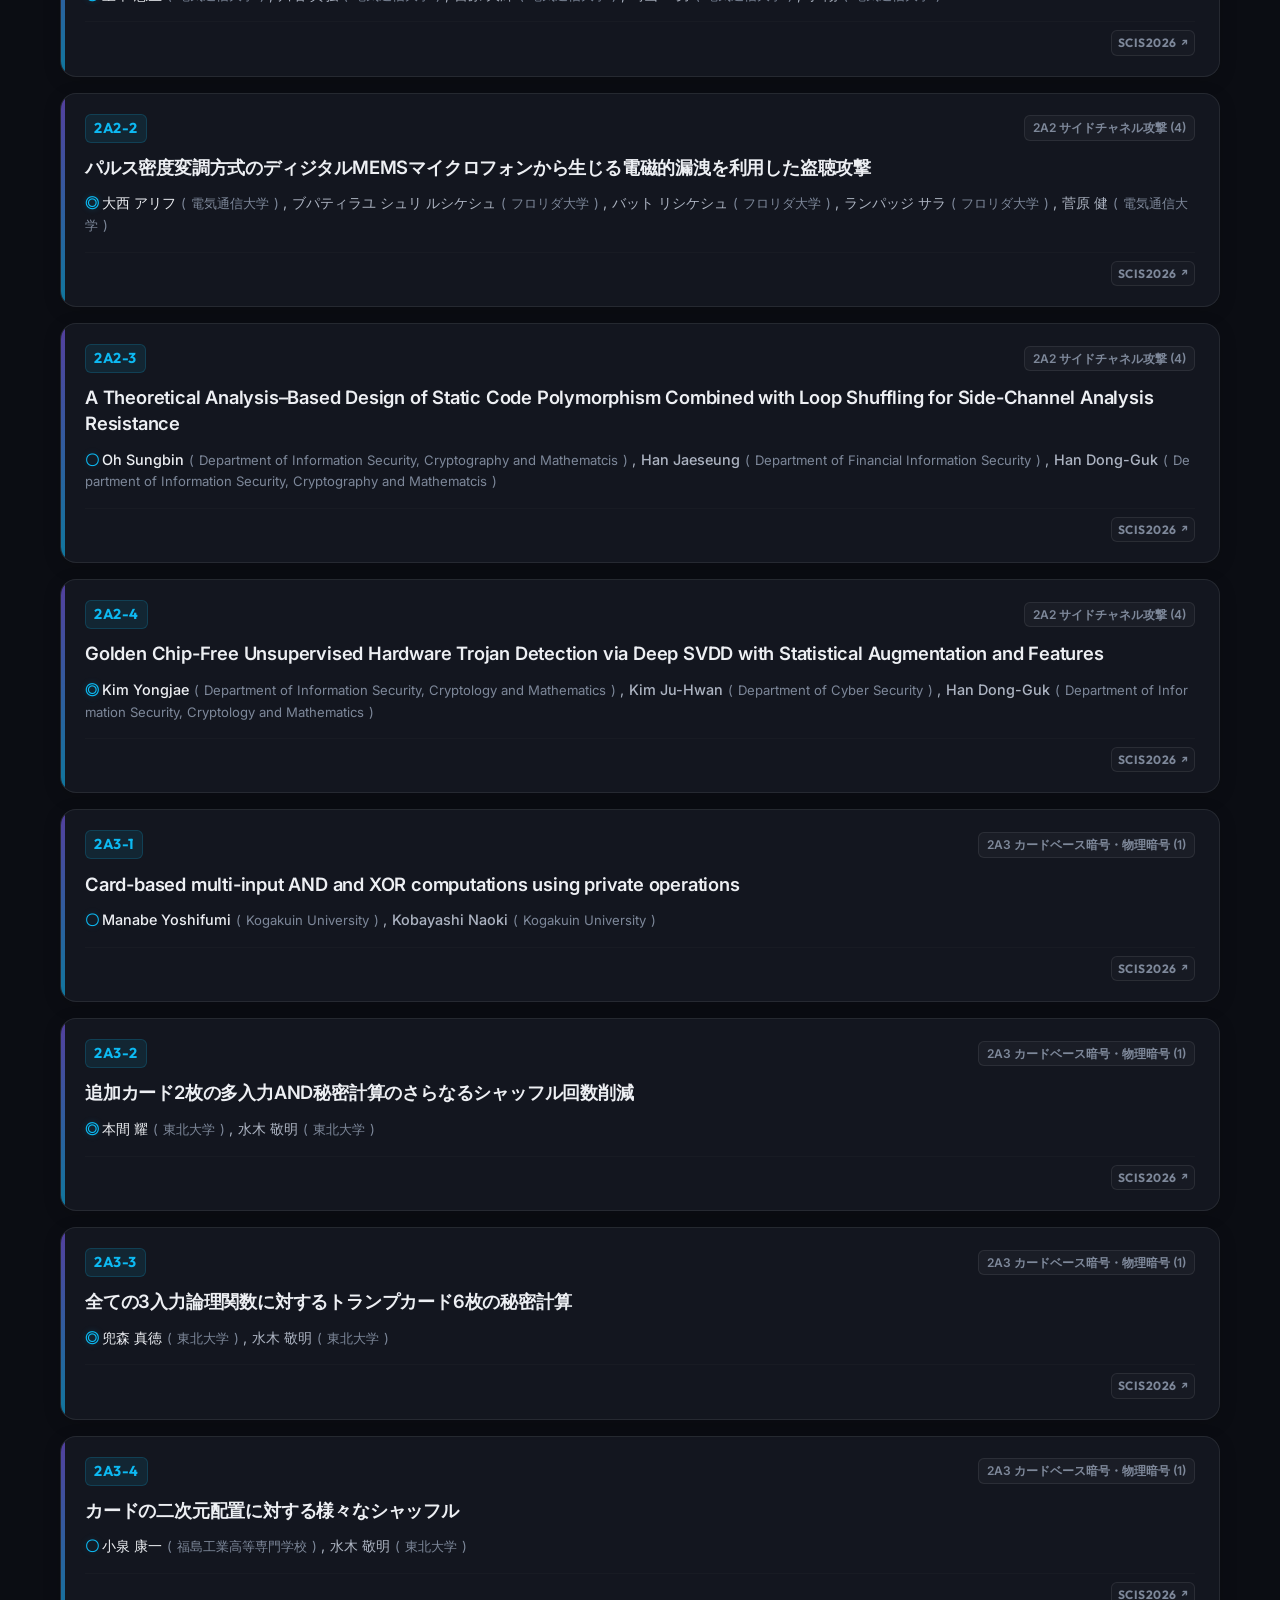
==== commit 3ebeb1f3: "Update index.html" ====
--- a/index.html
+++ b/index.html
@@ -134,7 +134,7 @@
 
         <!-- アプリフッター -->
         <footer class="app-footer">
-            <p>&copy; 2026 学会プログラム全文検索システム (ISAM). サーバーレス超高速インクリメンタル検索.</p>
+            <p>&copy; 2010 @akirakanaoka et al.</p>
         </footer>
     </div>
 
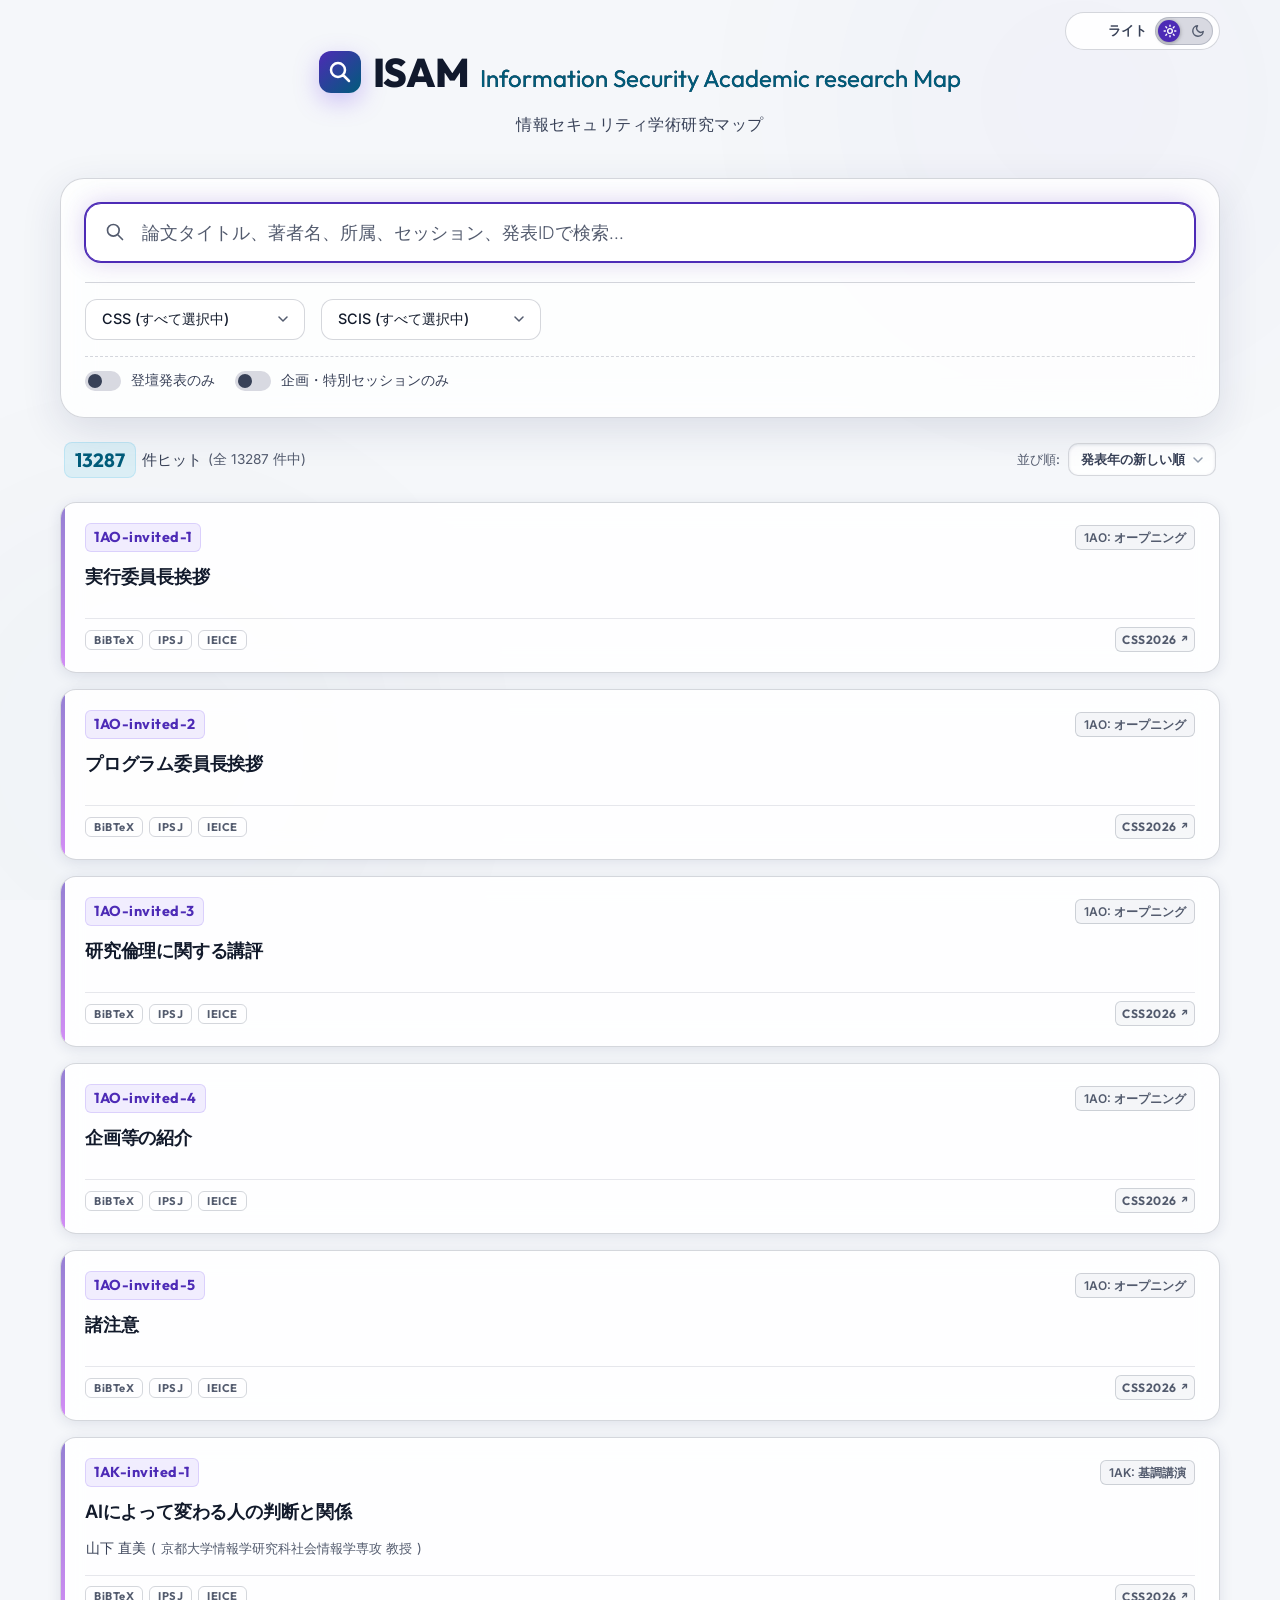
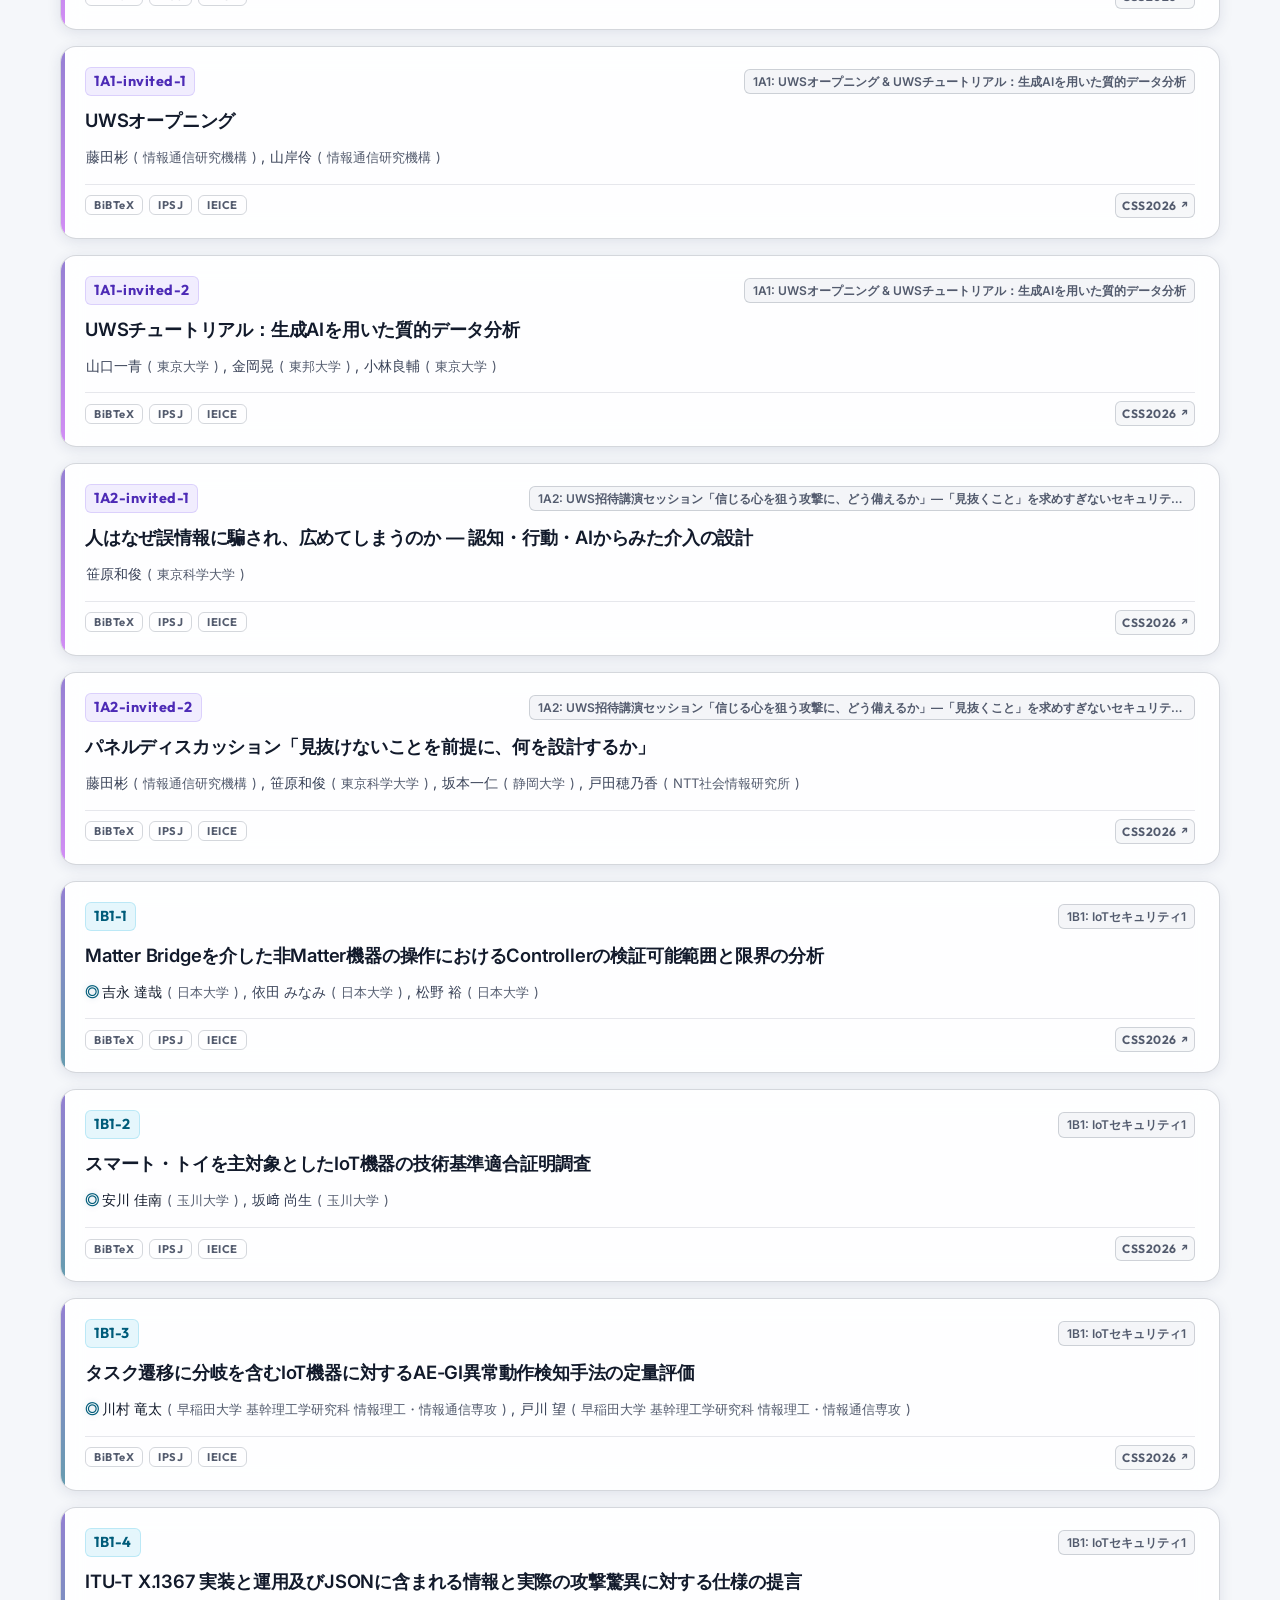
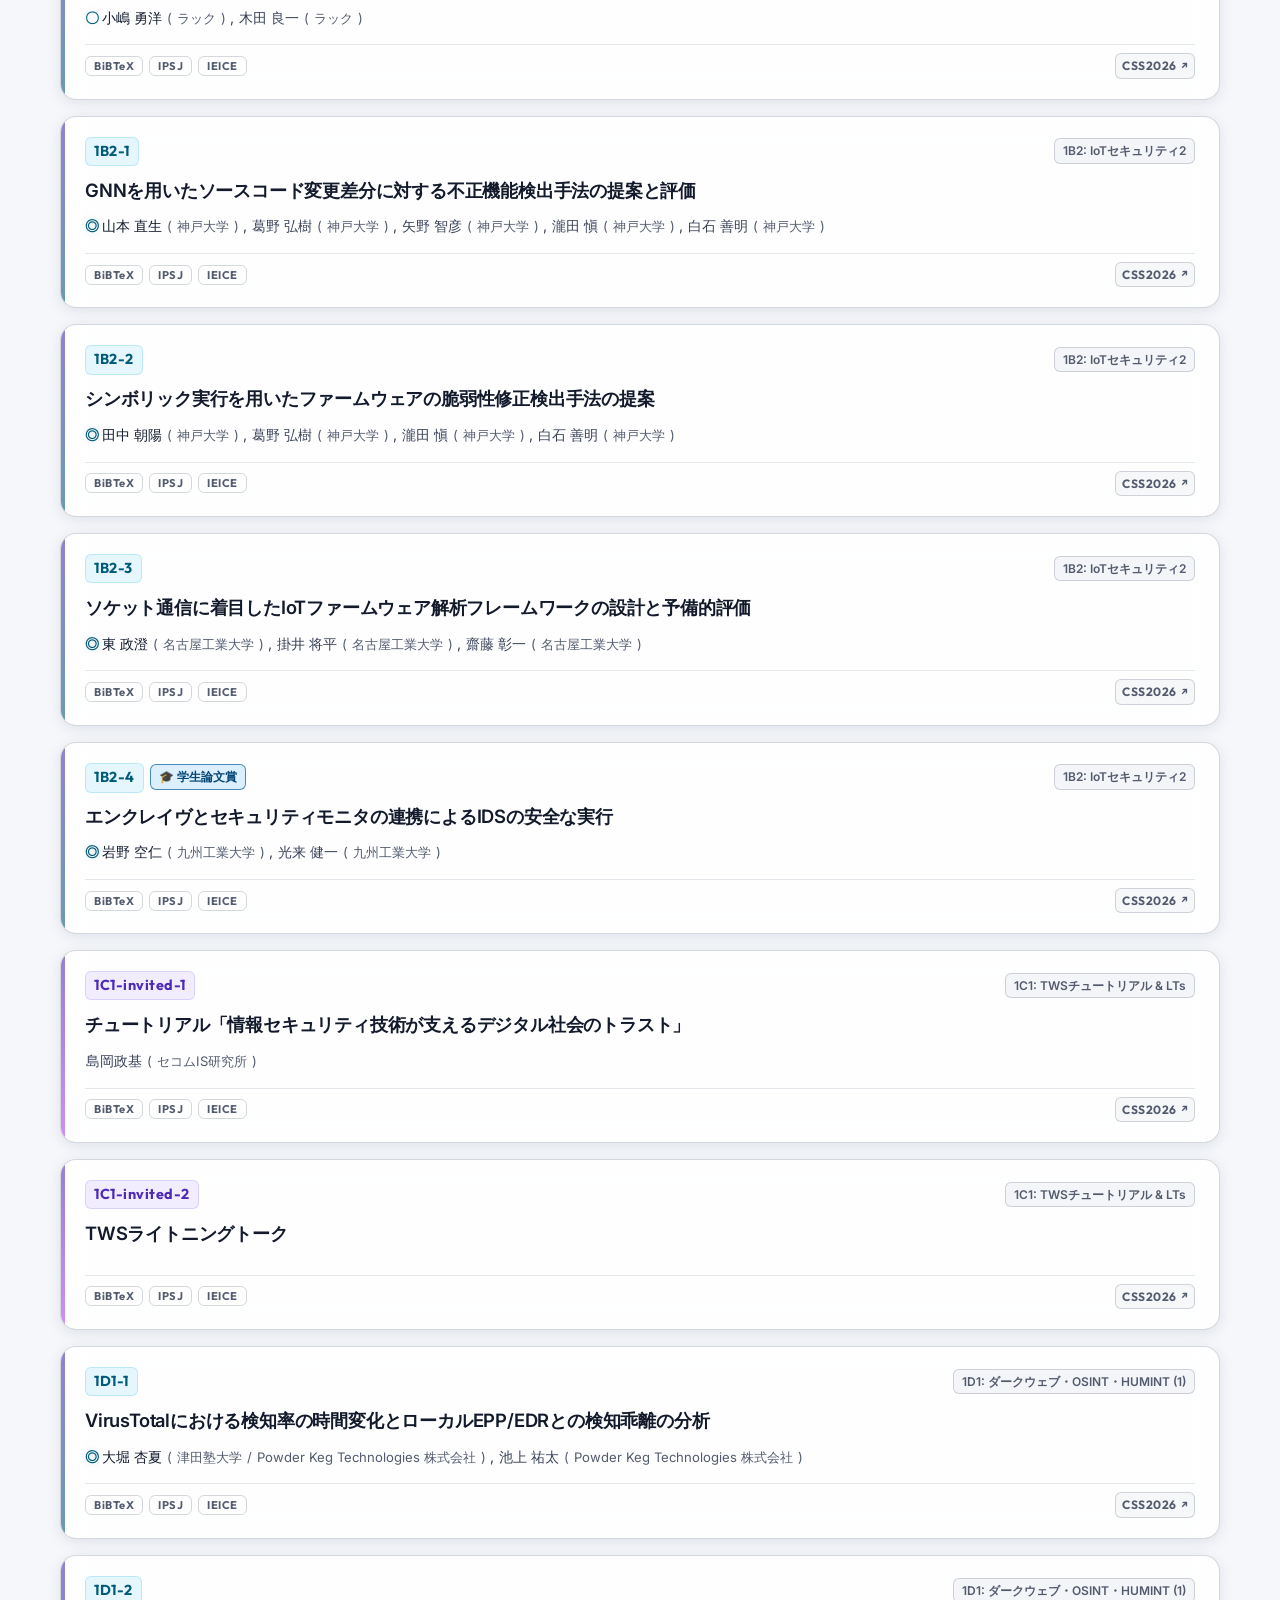
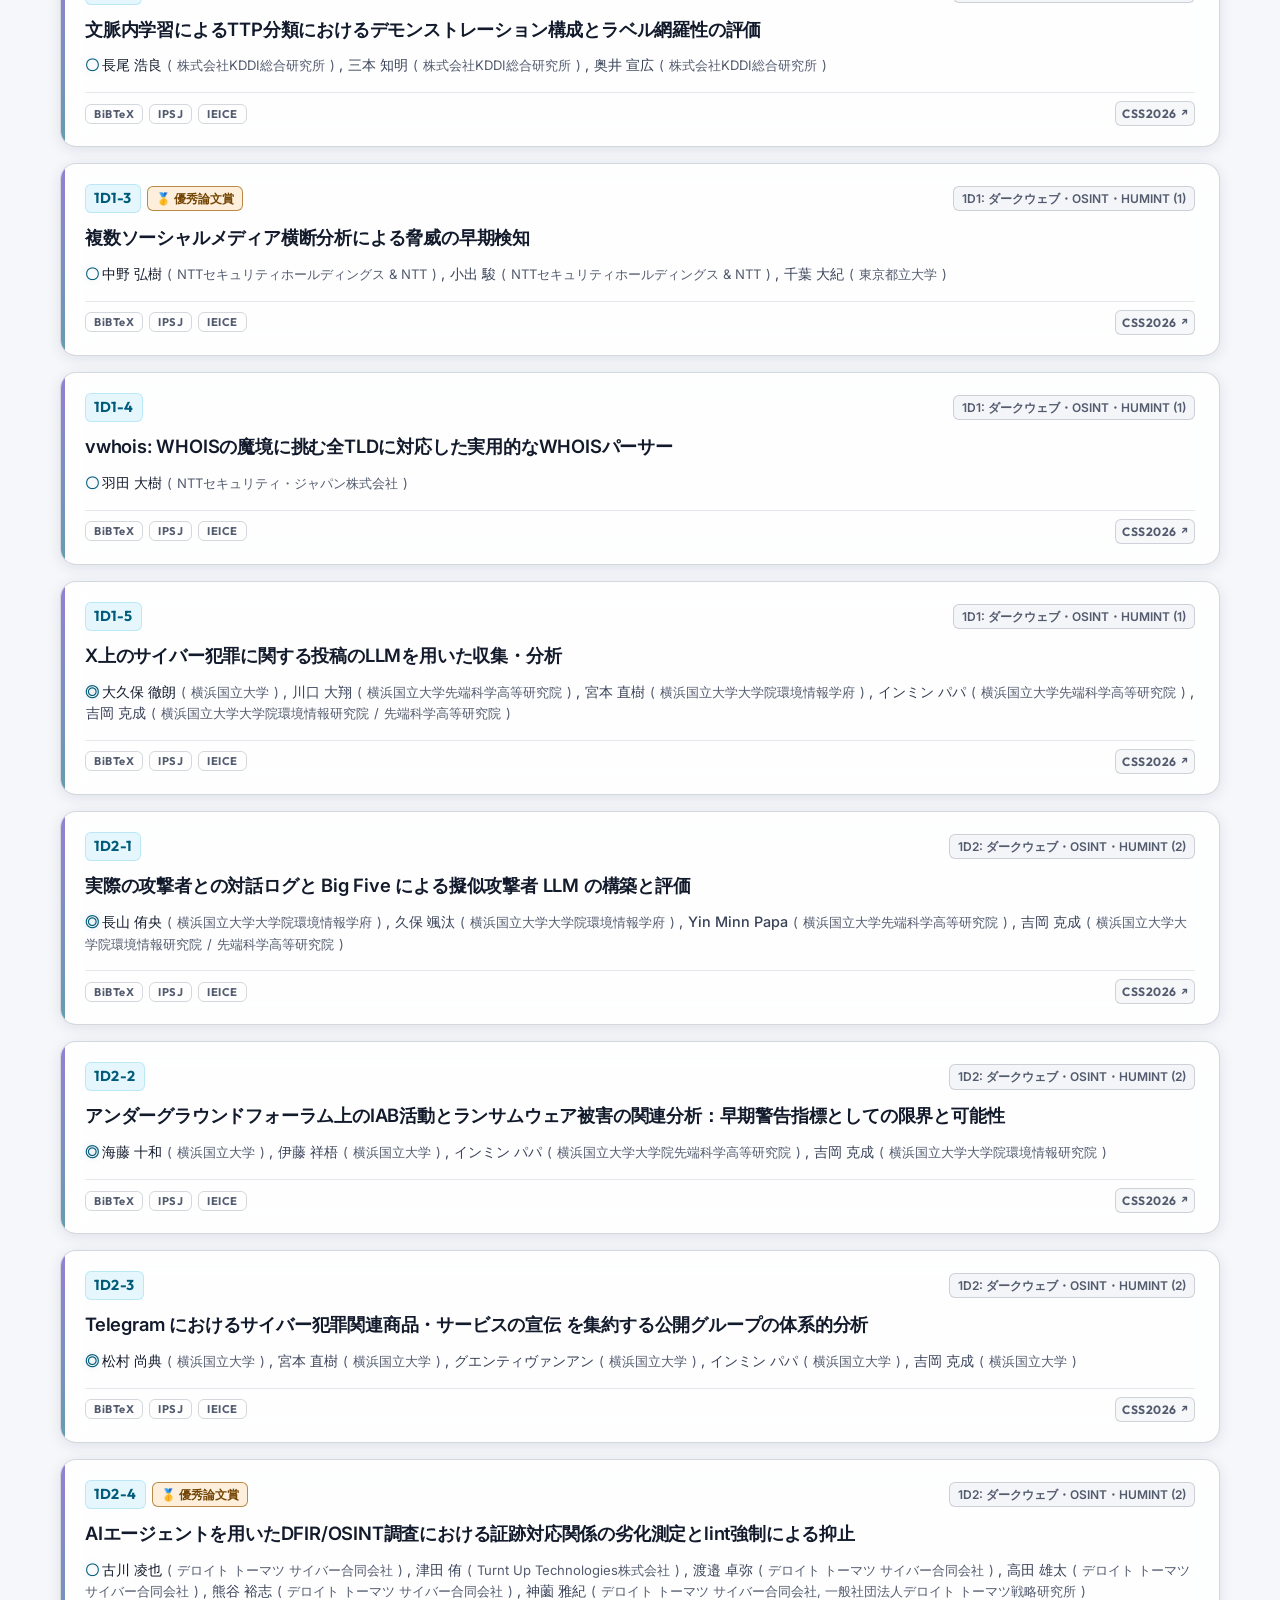
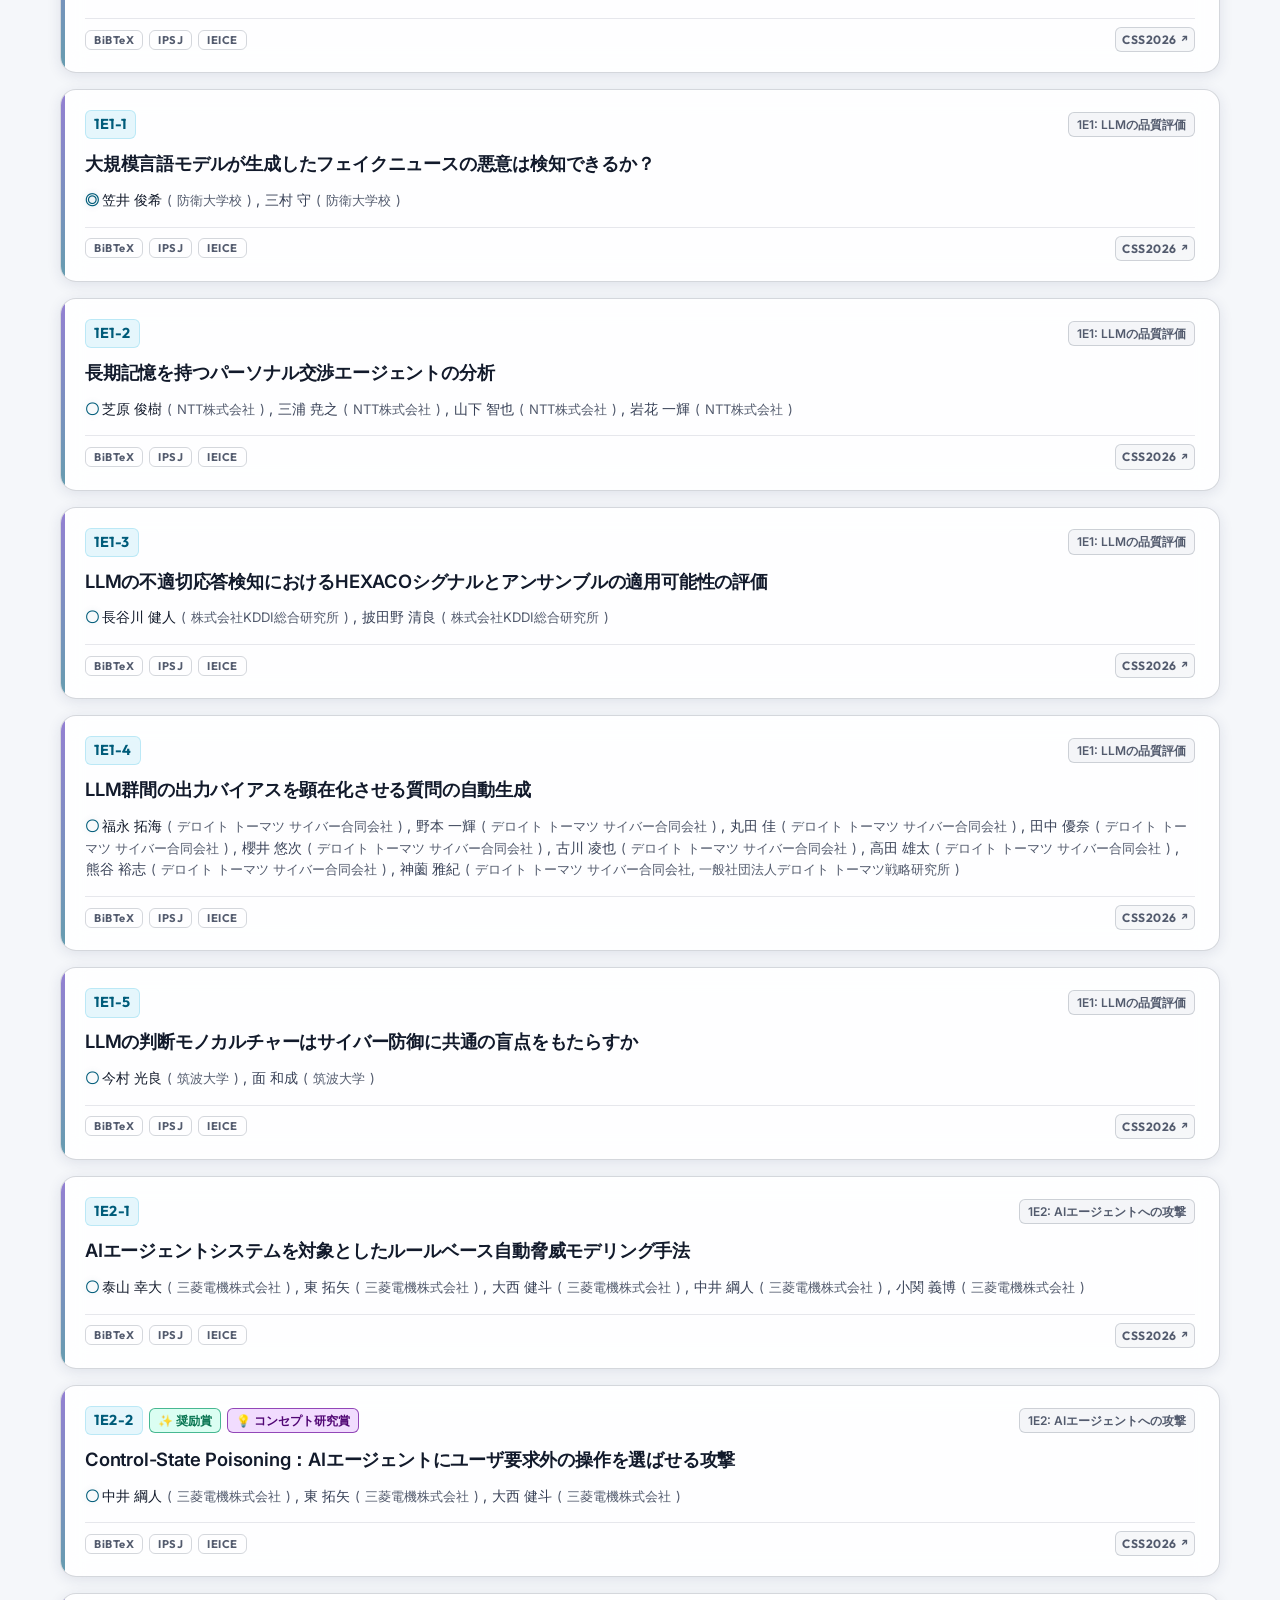
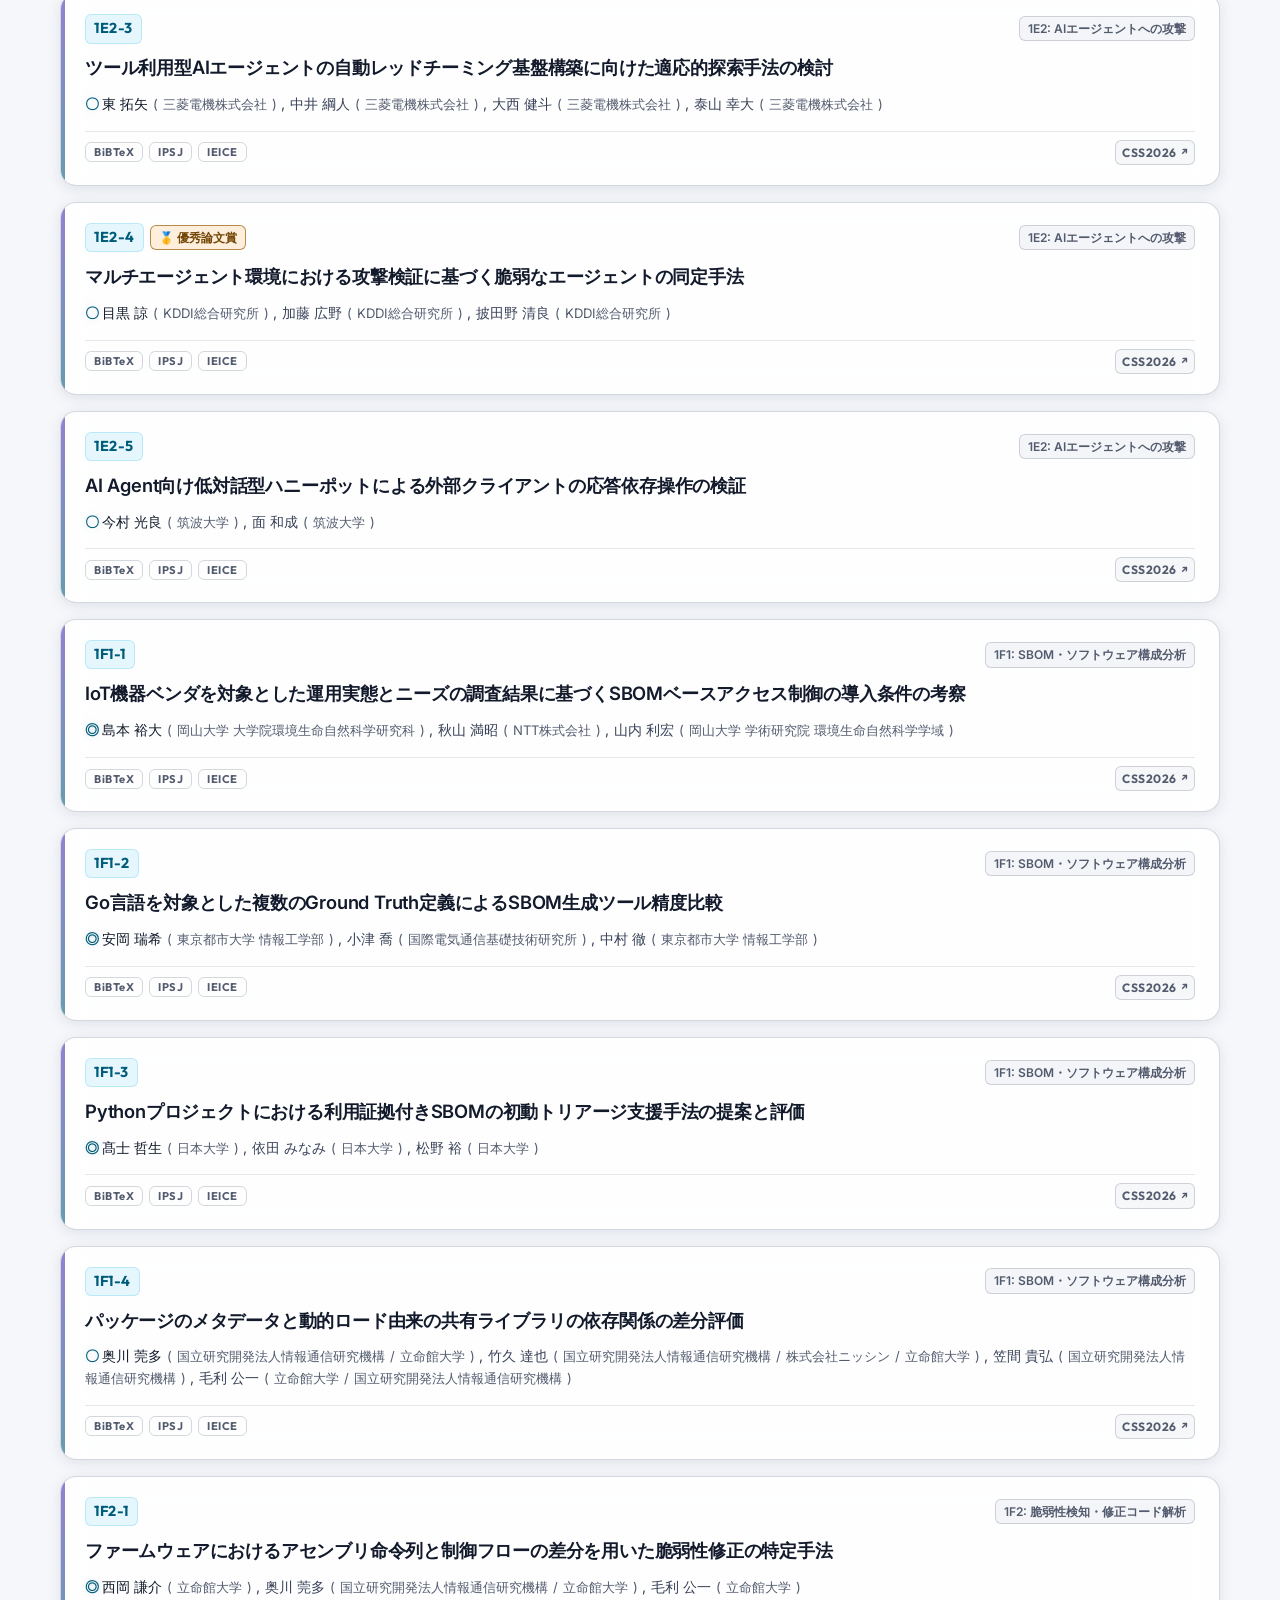
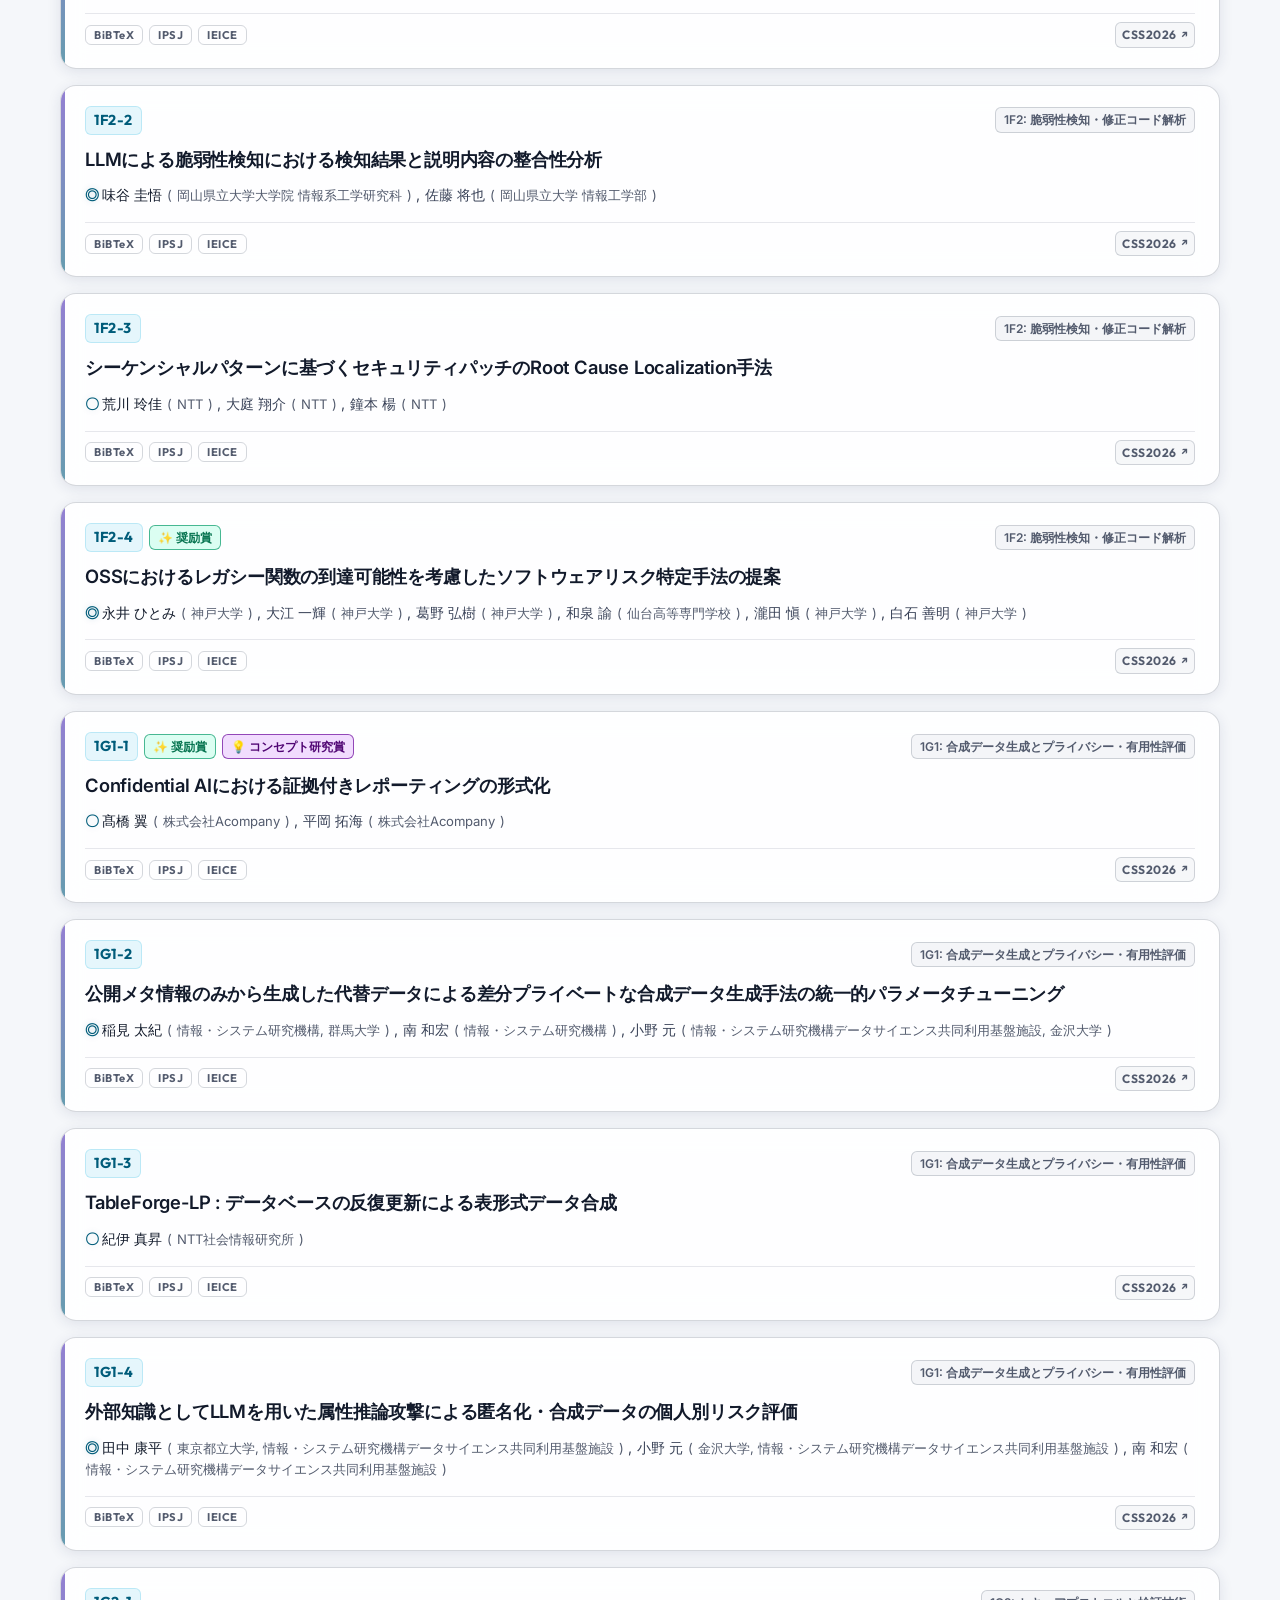
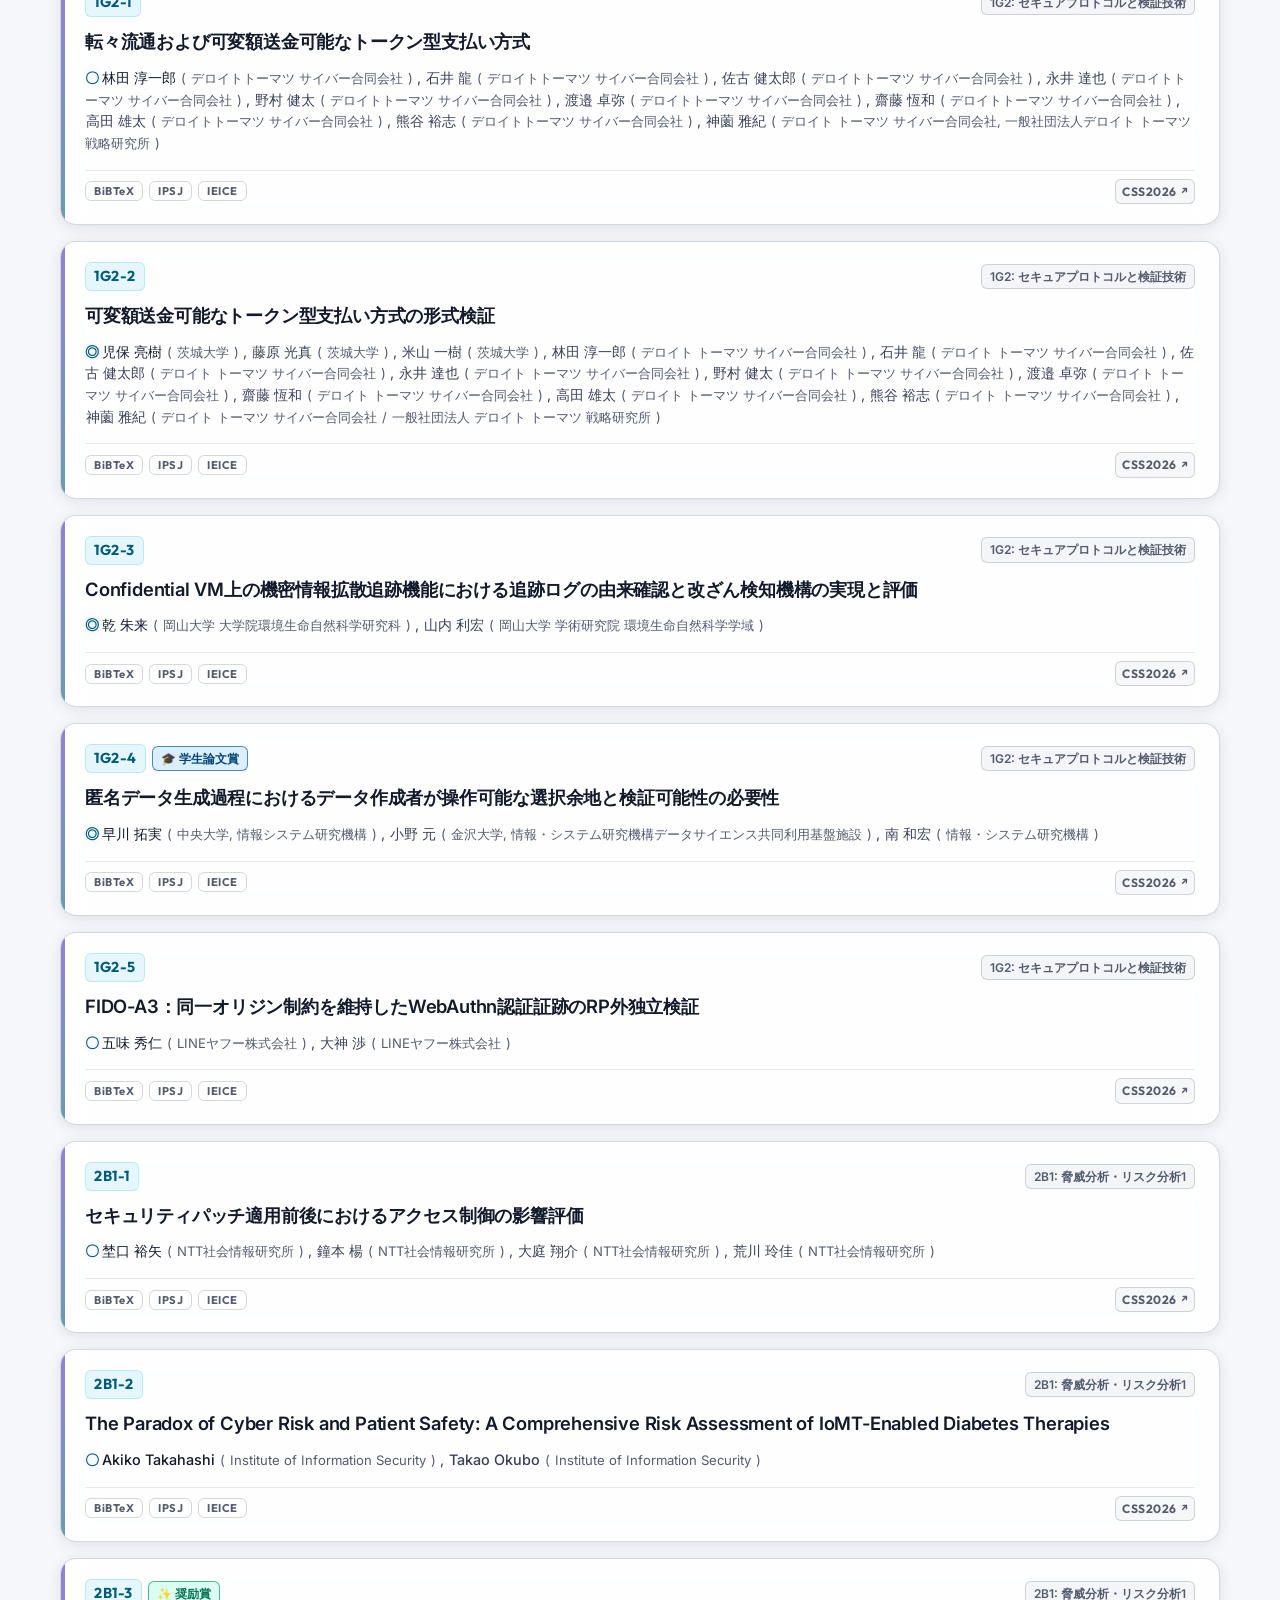
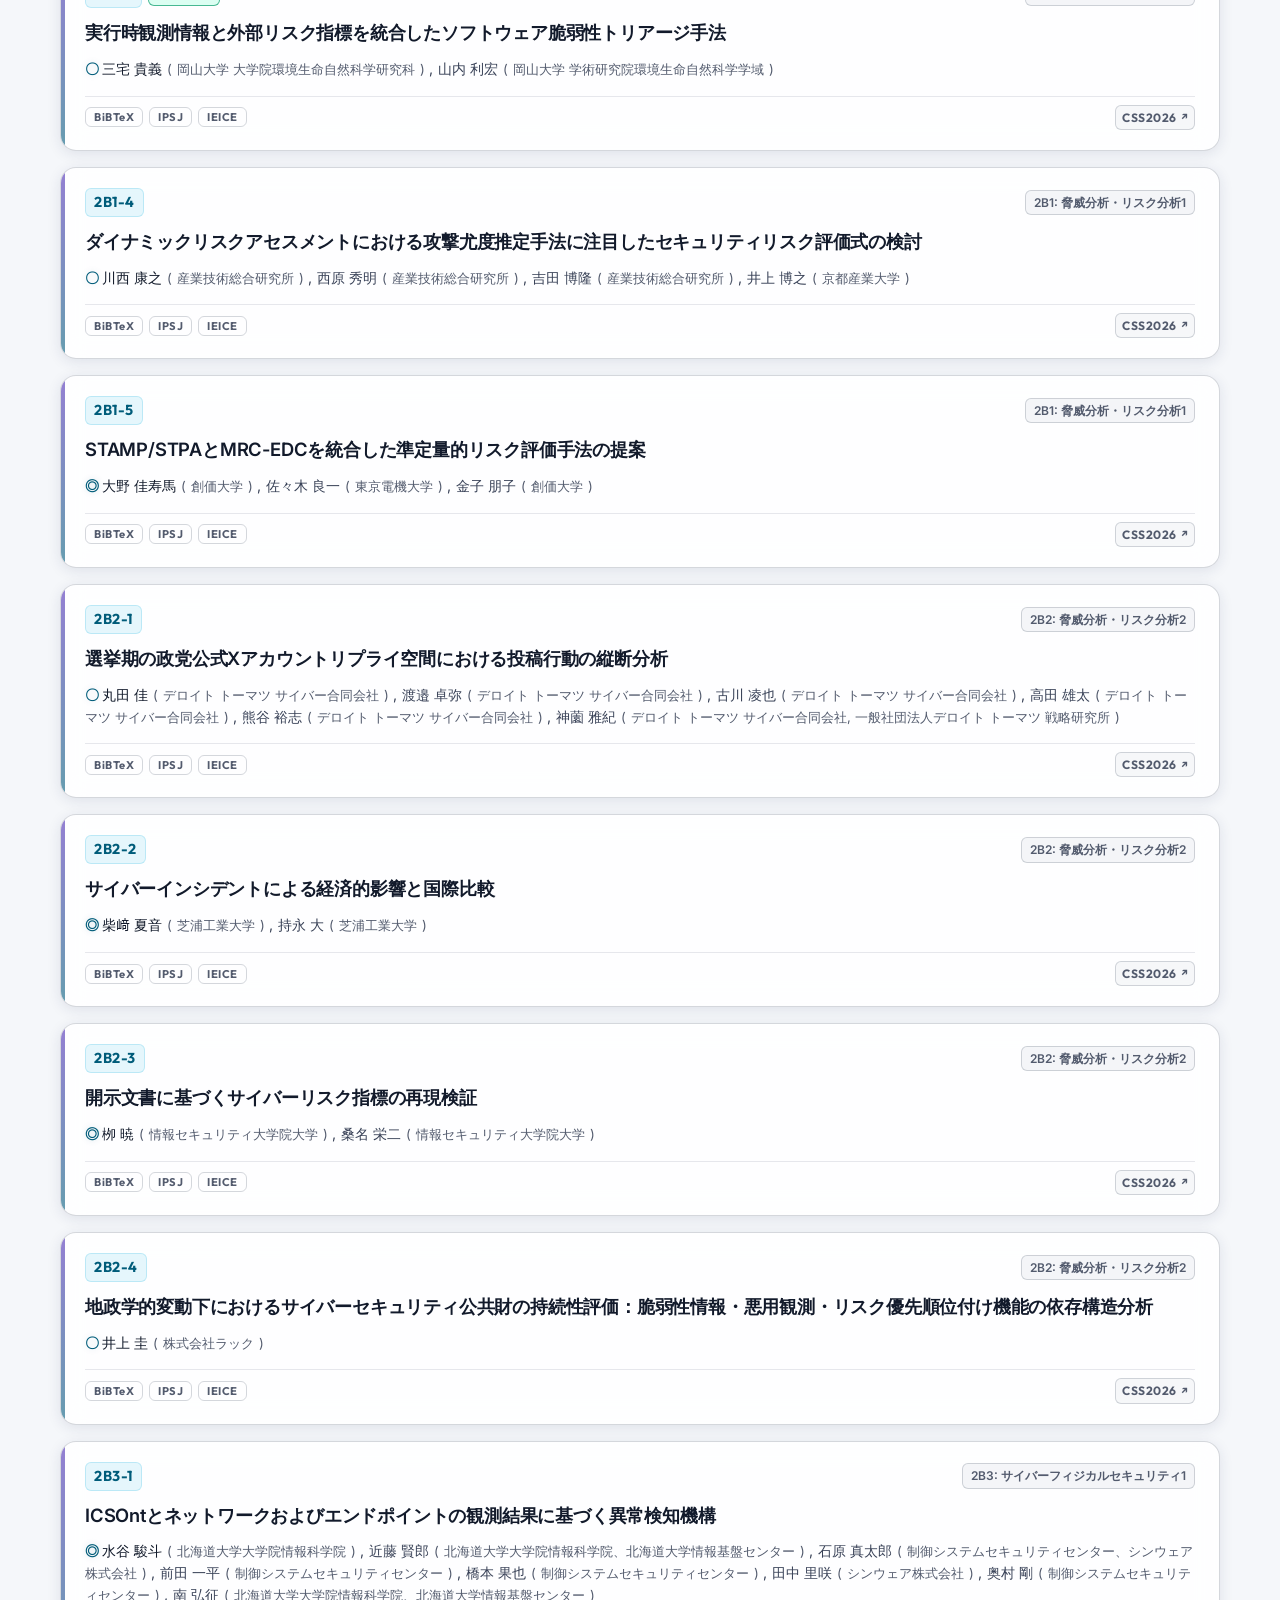
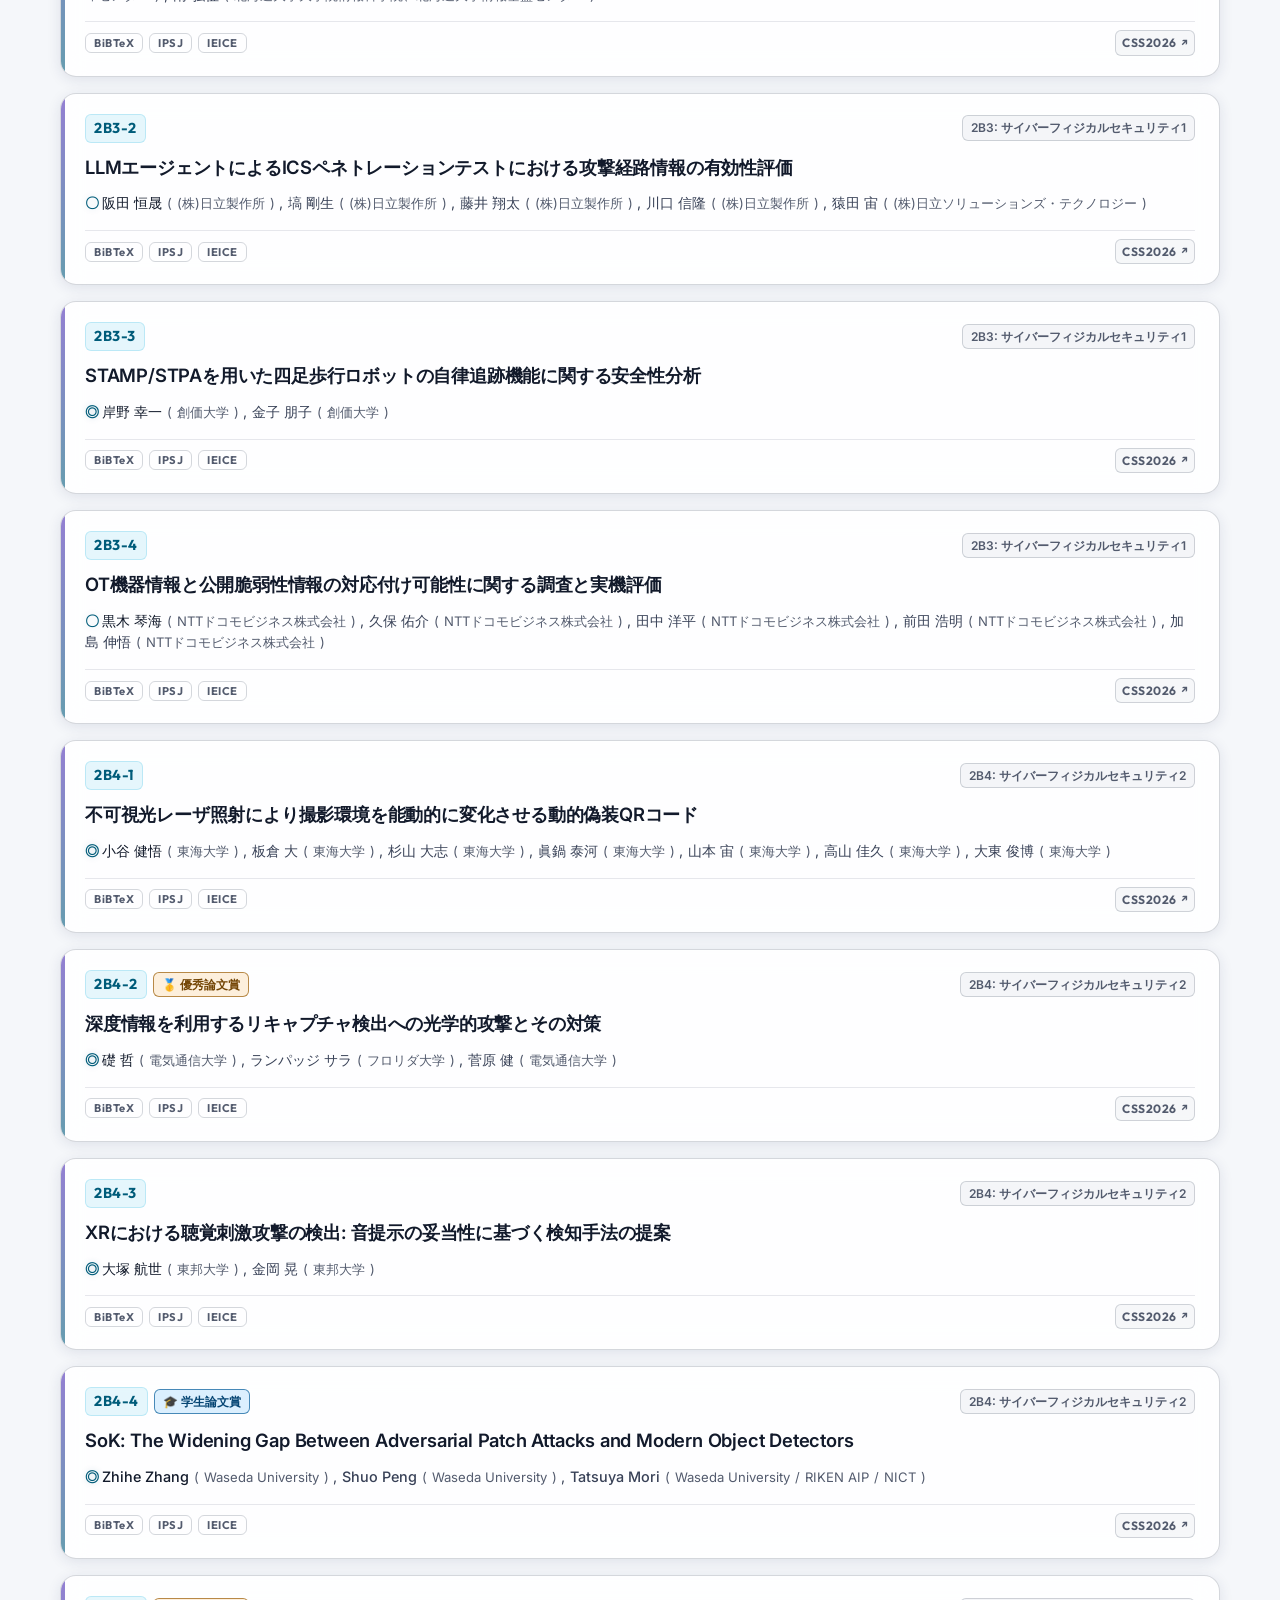
==== commit 50676d25: "feat: add dark/light theme toggle (top right) with CUD-aware light theme - ダーク/ライト切替スイッチを右上に追加。保存値→O" ====
--- a/index.html
+++ b/index.html
@@ -20,6 +20,24 @@
     <link rel="preconnect" href="https://fonts.gstatic.com" crossorigin>
     <link href="https://fonts.googleapis.com/css2?family=Inter:wght@300;400;500;600;700&family=Outfit:wght@400;600;700;800&display=swap" rel="stylesheet">
     
+    <!-- テーマ(ダーク/ライト)を描画前に適用してちらつきを防止: 保存値 → OS設定 → ダーク -->
+    <script>
+        (function () {
+            var theme = 'dark';
+            try {
+                var saved = localStorage.getItem('isam-theme');
+                if (saved === 'light' || saved === 'dark') {
+                    theme = saved;
+                } else if (window.matchMedia && window.matchMedia('(prefers-color-scheme: light)').matches) {
+                    theme = 'light';
+                }
+            } catch (e) {
+                if (window.matchMedia && window.matchMedia('(prefers-color-scheme: light)').matches) theme = 'light';
+            }
+            document.documentElement.setAttribute('data-theme', theme);
+        })();
+    </script>
+
     <!-- スタイルシートの読み込み -->
     <link rel="stylesheet" href="css/style.css">
 </head>
@@ -34,6 +52,20 @@
     <div class="app-container">
         <!-- メインヘッダー -->
         <header class="app-header">
+            <!-- テーマ切替スイッチ (ダーク/ライト) -->
+            <button type="button" id="theme-toggle" class="theme-toggle" role="switch" aria-checked="true" aria-label="ダークモード" title="ダークモード / ライトモードを切り替え">
+                <span class="theme-toggle-label" id="theme-toggle-label">ダーク</span>
+                <span class="theme-toggle-track" aria-hidden="true">
+                    <span class="theme-toggle-thumb"></span>
+                    <svg class="icon-sun" viewBox="0 0 24 24" fill="none" stroke="currentColor" stroke-width="2.4" stroke-linecap="round" stroke-linejoin="round">
+                        <circle cx="12" cy="12" r="4"/>
+                        <path d="M12 2v2M12 20v2M4.9 4.9l1.4 1.4M17.7 17.7l1.4 1.4M2 12h2M20 12h2M4.9 19.1l1.4-1.4M17.7 6.3l1.4-1.4"/>
+                    </svg>
+                    <svg class="icon-moon" viewBox="0 0 24 24" fill="none" stroke="currentColor" stroke-width="2.4" stroke-linecap="round" stroke-linejoin="round">
+                        <path d="M21 12.8A9 9 0 1 1 11.2 3a7 7 0 0 0 9.8 9.8z"/>
+                    </svg>
+                </span>
+            </button>
             <div class="logo-area">
                 <span class="logo-icon">
                     <svg width="24" height="24" viewBox="0 0 24 24" fill="none" xmlns="http://www.w3.org/2000/svg">
--- a/css/style.css
+++ b/css/style.css
@@ -28,6 +28,88 @@
     --text-primary: hsl(220, 20%, 94%);
     --text-muted: hsl(220, 15%, 72%);
     --text-dim: hsl(220, 12%, 55%);
+
+    /* テーマ依存の面・影・オーバーレイ (ダークテーマの値) */
+    color-scheme: dark;
+    --on-primary: white;
+    --ov-02: rgba(255, 255, 255, 0.02);
+    --ov-03: rgba(255, 255, 255, 0.03);
+    --ov-04: hsla(225, 15%, 100%, 0.04);
+    --ov-06: hsla(225, 10%, 100%, 0.06);
+    --ov-08: rgba(255, 255, 255, 0.08);
+    --ov-10: hsla(225, 10%, 100%, 0.1);
+    --border-faint: rgba(255, 255, 255, 0.03);
+    --field-bg: hsla(225, 20%, 6%, 0.5);
+    --field-bg-focus: hsla(225, 20%, 6%, 0.8);
+    --field-bg-soft: hsla(225, 20%, 6%, 0.4);
+    --field-bg-hover: hsla(225, 20%, 6%, 0.7);
+    --menu-bg: hsl(225, 22%, 10%);
+    --shadow-panel: 0 12px 40px rgba(0, 0, 0, 0.25);
+    --shadow-inset: inset 0 2px 4px rgba(0, 0, 0, 0.1);
+    --shadow-card: 0 4px 18px rgba(0, 0, 0, 0.15);
+    --shadow-card-hover: 0 8px 24px rgba(0, 0, 0, 0.3);
+    --shadow-menu: 0 10px 30px rgba(0, 0, 0, 0.4);
+    --logo-gradient: linear-gradient(135deg, #ffffff 30%, hsl(220, 15%, 80%) 100%);
+    --skeleton-a: hsla(225, 20%, 12%, 0.5);
+    --skeleton-b: hsla(225, 20%, 18%, 0.5);
+    --glow-opacity: 1;
+    /* 受賞バッジの色 (ダーク: 明るい文字) */
+    --badge-fg-s: 90%;
+    --badge-fg-l: 70%;
+    --badge-bg-a: 0.12;
+    --badge-bd-l: 55%;
+    --badge-bd-a: 0.35;
+}
+
+/* ライトテーマ (カラーユニバーサルデザイン配慮:
+   文字は本文で13:1以上・補助文字でも4.5:1以上のコントラストを確保し、
+   状態は色だけでなく位置・アイコン・文字でも示す) */
+:root[data-theme="light"] {
+    color-scheme: light;
+    --primary: hsl(var(--hue-primary), 62%, 44%);
+    --primary-glow: hsla(var(--hue-primary), 62%, 44%, 0.22);
+    --secondary: hsl(var(--hue-secondary), 100%, 24%);
+    --secondary-glow: hsla(var(--hue-secondary), 100%, 24%, 0.18);
+
+    --bg-dark: hsl(220, 33%, 97%);
+    --bg-card: hsla(0, 0%, 100%, 0.88);
+    --bg-card-hover: hsla(0, 0%, 100%, 1);
+    --bg-panel: hsla(0, 0%, 100%, 0.82);
+
+    --border-color: hsla(222, 30%, 25%, 0.2);
+    --border-hover: hsla(var(--hue-primary), 62%, 44%, 0.6);
+    --border-secondary: hsla(var(--hue-secondary), 100%, 24%, 0.55);
+
+    --text-primary: hsl(222, 40%, 12%);
+    --text-muted: hsl(222, 22%, 28%);
+    --text-dim: hsl(222, 14%, 38%);
+
+    --ov-02: rgba(20, 30, 70, 0.03);
+    --ov-03: rgba(20, 30, 70, 0.04);
+    --ov-04: rgba(20, 30, 70, 0.06);
+    --ov-06: rgba(20, 30, 70, 0.07);
+    --ov-08: rgba(20, 30, 70, 0.1);
+    --ov-10: rgba(20, 30, 70, 0.16);
+    --border-faint: rgba(20, 30, 70, 0.1);
+    --field-bg: hsla(0, 0%, 100%, 0.95);
+    --field-bg-focus: hsl(0, 0%, 100%);
+    --field-bg-soft: hsla(0, 0%, 100%, 0.9);
+    --field-bg-hover: hsl(0, 0%, 100%);
+    --menu-bg: hsl(0, 0%, 100%);
+    --shadow-panel: 0 12px 40px rgba(30, 40, 90, 0.12);
+    --shadow-inset: inset 0 1px 3px rgba(30, 40, 90, 0.12);
+    --shadow-card: 0 3px 14px rgba(30, 40, 90, 0.1);
+    --shadow-card-hover: 0 8px 24px rgba(30, 40, 90, 0.18);
+    --shadow-menu: 0 10px 30px rgba(30, 40, 90, 0.2);
+    --logo-gradient: linear-gradient(135deg, hsl(222, 45%, 12%) 30%, hsl(222, 30%, 30%) 100%);
+    --skeleton-a: hsla(222, 30%, 90%, 0.8);
+    --skeleton-b: hsla(222, 30%, 96%, 0.9);
+    --glow-opacity: 0.45;
+    --badge-fg-s: 90%;
+    --badge-fg-l: 24%;
+    --badge-bg-a: 0.16;
+    --badge-bd-l: 32%;
+    --badge-bd-a: 0.7;
     
     /* アニメーション */
     --transition-smooth: all 0.3s cubic-bezier(0.25, 0.8, 0.25, 1);
@@ -53,10 +135,12 @@
     overflow-x: hidden;
     line-height: 1.6;
     position: relative;
+    transition: background-color 0.3s ease, color 0.3s ease;
 }
 
 /* 3. 背景グラデーション・光彩 (Glow Effects) */
 .bg-glow-container {
+    opacity: var(--glow-opacity);
     position: fixed;
     top: 0;
     left: 0;
@@ -137,7 +221,7 @@
     font-size: 2.5rem;
     font-weight: 800;
     letter-spacing: -0.5px;
-    background: linear-gradient(135deg, #ffffff 30%, hsl(220, 15%, 80%) 100%);
+    background: var(--logo-gradient);
     -webkit-background-clip: text;
     -webkit-text-fill-color: transparent;
 }
@@ -174,7 +258,7 @@
     padding: 24px;
     backdrop-filter: blur(16px);
     -webkit-backdrop-filter: blur(16px);
-    box-shadow: 0 12px 40px rgba(0, 0, 0, 0.25);
+    box-shadow: var(--shadow-panel);
     display: flex;
     flex-direction: column;
     gap: 20px;
@@ -202,7 +286,7 @@
 #search-input {
     width: 100%;
     padding: 18px 60px 18px 56px;
-    background-color: hsla(225, 20%, 6%, 0.5);
+    background-color: var(--field-bg);
     border: 1.5px solid var(--border-color);
     border-radius: 16px;
     color: var(--text-primary);
@@ -210,12 +294,12 @@
     font-size: 1.1rem;
     outline: none;
     transition: var(--transition-smooth);
-    box-shadow: inset 0 2px 4px rgba(0,0,0,0.1);
+    box-shadow: var(--shadow-inset);
 }
 
 #search-input:focus {
     border-color: var(--primary);
-    background-color: hsla(225, 20%, 6%, 0.8);
+    background-color: var(--field-bg-focus);
     box-shadow: 0 0 0 1px var(--primary), 0 0 24px var(--primary-glow);
 }
 
@@ -252,7 +336,7 @@
 }
 
 #clear-btn:hover {
-    background-color: rgba(255, 255, 255, 0.08);
+    background-color: var(--ov-08);
     color: var(--text-primary);
 }
 
@@ -289,7 +373,7 @@
 .dropdown-trigger {
     width: 100%;
     padding: 10px 16px;
-    background: hsla(225, 20%, 6%, 0.4);
+    background: var(--field-bg-soft);
     border: 1px solid var(--border-color);
     border-radius: 12px;
     color: var(--text-primary);
@@ -307,7 +391,7 @@
 
 .dropdown-trigger:hover, .custom-dropdown.open .dropdown-trigger {
     border-color: var(--primary);
-    background: hsla(225, 20%, 6%, 0.7);
+    background: var(--field-bg-hover);
     box-shadow: 0 0 15px var(--primary-glow);
 }
 
@@ -330,12 +414,12 @@
     width: 100%;
     max-height: 280px;
     overflow-y: auto;
-    background: hsl(225, 22%, 10%);
+    background: var(--menu-bg);
     border: 1px solid var(--border-color);
     border-radius: 14px;
     padding: 8px;
     z-index: 100;
-    box-shadow: 0 10px 30px rgba(0, 0, 0, 0.4);
+    box-shadow: var(--shadow-menu);
     backdrop-filter: blur(16px);
     -webkit-backdrop-filter: blur(16px);
     display: none;
@@ -368,7 +452,7 @@
 }
 
 .dropdown-item:hover {
-    background: hsla(225, 15%, 100%, 0.04);
+    background: var(--ov-04);
     color: var(--text-primary);
 }
 
@@ -391,7 +475,7 @@
     position: relative;
     height: 16px;
     width: 16px;
-    background-color: hsla(225, 10%, 100%, 0.06);
+    background-color: var(--ov-06);
     border: 1px solid var(--border-color);
     border-radius: 4px;
     transition: var(--transition-fast);
@@ -420,7 +504,7 @@
     top: 2px;
     width: 4px;
     height: 8px;
-    border: solid white;
+    border: solid var(--on-primary);
     border-width: 0 2px 2px 0;
     transform: rotate(45deg);
 }
@@ -438,7 +522,7 @@
     top: 7px;
     width: 8px;
     height: 2px;
-    background-color: white;
+    background-color: var(--on-primary);
 }
 
 .dropdown-item input:indeterminate ~ .checkbox-custom::before {
@@ -454,7 +538,7 @@
     gap: 20px;
     flex-wrap: wrap;
     padding-top: 12px;
-    border-top: 1px dashed rgba(255, 255, 255, 0.04);
+    border-top: 1px dashed var(--border-color);
 }
 
 /* トグルスイッチ */
@@ -477,7 +561,7 @@
     display: inline-block;
     width: 36px;
     height: 20px;
-    background-color: hsla(225, 10%, 100%, 0.1);
+    background-color: var(--ov-10);
     border-radius: 20px;
     transition: var(--transition-fast);
 }
@@ -500,7 +584,7 @@
 
 .toggle-switch input:checked + .slider::before {
     transform: translateX(16px);
-    background-color: white;
+    background-color: var(--on-primary);
 }
 
 .toggle-label {
@@ -562,7 +646,7 @@
 .spinner {
     width: 18px;
     height: 18px;
-    border: 2px solid rgba(255,255,255,0.05);
+    border: 2px solid var(--ov-06);
     border-top: 2px solid var(--secondary);
     border-radius: 50%;
     animation: spin 0.8s linear infinite;
@@ -600,7 +684,7 @@
     backdrop-filter: blur(12px);
     -webkit-backdrop-filter: blur(12px);
     transition: var(--transition-smooth);
-    box-shadow: 0 4px 18px rgba(0, 0, 0, 0.15);
+    box-shadow: var(--shadow-card);
 }
 
 /* 左端の装飾用カラーボーダー */
@@ -621,7 +705,7 @@
     background: var(--bg-card-hover);
     transform: translateX(4px);
     border-color: var(--border-hover);
-    box-shadow: 0 8px 24px rgba(0, 0, 0, 0.3), 0 0 15px var(--primary-glow);
+    box-shadow: var(--shadow-card-hover), 0 0 15px var(--primary-glow);
 }
 
 .paper-item:hover::before {
@@ -650,6 +734,37 @@
     white-space: nowrap;
 }
 
+/* 受賞バッジ */
+.id-group {
+    display: flex;
+    flex-wrap: wrap;
+    align-items: center;
+    gap: 6px;
+}
+
+.award-badge {
+    font-size: 0.75rem;
+    font-weight: 600;
+    padding: 2px 8px;
+    border-radius: 6px;
+    white-space: nowrap;
+    color: hsl(var(--h, 45), var(--badge-fg-s), var(--badge-fg-l));
+    background: hsla(var(--h, 45), 90%, 55%, var(--badge-bg-a));
+    border: 1px solid hsla(var(--h, 45), 90%, var(--badge-bd-l), var(--badge-bd-a));
+}
+.award-best { --h: 45; }
+.award-excellent { --h: 35; }
+.award-encouragement { --h: 160; }
+.award-student { --h: 205; }
+.award-concept { --h: 280; }
+.award-ethical { --h: 330; }
+.award-workshop { --h: 250; }
+.award-demo { --h: 190; }
+.award-anniv { --h: 15; }
+.award-poster { --h: 100; }
+.award-innovation { --h: 270; }
+.award-scis { --h: 215; }
+
 /* 企画招待講演用の特別IDデザイン */
 .paper-item.invited .paper-id {
     color: var(--primary);
@@ -665,7 +780,7 @@
     font-size: 0.75rem;
     color: var(--text-dim);
     font-weight: 600;
-    background: rgba(255, 255, 255, 0.03);
+    background: var(--ov-03);
     border: 1px solid var(--border-color);
     padding: 2px 8px;
     border-radius: 6px;
@@ -749,7 +864,7 @@
     align-items: center;
     margin-top: 4px;
     padding-top: 8px;
-    border-top: 1px solid rgba(255, 255, 255, 0.02);
+    border-top: 1px solid var(--border-faint);
 }
 
 .event-label {
@@ -810,9 +925,9 @@
 .skeleton-item {
     height: 110px;
     background: linear-gradient(90deg, 
-        hsla(225, 20%, 12%, 0.5) 25%, 
-        hsla(225, 20%, 18%, 0.5) 37%, 
-        hsla(225, 20%, 12%, 0.5) 63%
+        var(--skeleton-a) 25%, 
+        var(--skeleton-b) 37%, 
+        var(--skeleton-a) 63%
     );
     background-size: 400% 100%;
     border: 1px solid var(--border-color);
@@ -862,7 +977,7 @@
     align-items: center;
     gap: 4px;
     padding: 2px 6px;
-    background: rgba(255, 255, 255, 0.02);
+    background: var(--ov-02);
     border: 1px solid var(--border-color);
     border-radius: 6px;
 }
@@ -905,7 +1020,7 @@
 
 .sort-select {
     padding: 8px 30px 8px 12px;
-    background: hsla(225, 20%, 6%, 0.45);
+    background: var(--field-bg-soft);
     border: 1px solid var(--border-color);
     border-radius: 10px;
     color: var(--text-muted);
@@ -922,13 +1037,13 @@
     background-position: right 12px center;
     backdrop-filter: blur(8px);
     -webkit-backdrop-filter: blur(8px);
-    box-shadow: inset 0 1px 2px rgba(0,0,0,0.15);
+    box-shadow: var(--shadow-inset);
 }
 
 .sort-select:hover {
     border-color: var(--border-hover);
     color: var(--text-primary);
-    background-color: hsla(225, 20%, 6%, 0.6);
+    background-color: var(--field-bg-hover);
     box-shadow: 0 0 10px var(--primary-glow);
 }
 
@@ -939,7 +1054,119 @@
 }
 
 .sort-select option {
-    background: hsl(225, 22%, 10%);
+    background: var(--menu-bg);
     color: var(--text-primary);
     padding: 8px;
 }
+
+/* 参考文献コピーボタン */
+.cite-buttons {
+    display: flex;
+    gap: 6px;
+    margin-right: auto;
+}
+
+.cite-btn {
+    font-family: var(--font-heading);
+    font-size: 0.7rem;
+    font-weight: 700;
+    letter-spacing: 0.5px;
+    color: var(--text-dim);
+    background: transparent;
+    border: 1px solid var(--border-color);
+    border-radius: 6px;
+    padding: 2px 8px;
+    cursor: pointer;
+    transition: color 0.2s, border-color 0.2s;
+}
+
+.cite-btn:hover,
+.cite-btn.copied {
+    color: var(--primary);
+    border-color: var(--primary);
+}
+
+/* 16. テーマ切替スイッチ (右上) */
+.theme-toggle {
+    position: absolute;
+    top: -28px;
+    right: 0;
+    display: inline-flex;
+    align-items: center;
+    gap: 8px;
+    padding: 4px 6px 4px 12px;
+    background: var(--field-bg-soft);
+    border: 1px solid var(--border-color);
+    border-radius: 999px;
+    color: var(--text-muted);
+    font-family: var(--font-body);
+    font-size: 0.8rem;
+    font-weight: 600;
+    cursor: pointer;
+    transition: var(--transition-smooth);
+    user-select: none;
+    z-index: 20;
+}
+
+.theme-toggle:hover {
+    border-color: var(--primary);
+    color: var(--text-primary);
+    box-shadow: 0 0 12px var(--primary-glow);
+}
+
+.theme-toggle-label {
+    min-width: 5.4em;
+    text-align: right;
+}
+
+.theme-toggle-track {
+    position: relative;
+    display: inline-flex;
+    align-items: center;
+    justify-content: space-between;
+    width: 58px;
+    height: 28px;
+    padding: 0 7px;
+    border-radius: 999px;
+    background: var(--ov-10);
+    border: 1px solid var(--border-color);
+}
+
+.theme-toggle-track svg {
+    position: relative;
+    z-index: 1;
+    width: 14px;
+    height: 14px;
+    color: var(--text-dim);
+}
+
+/* つまみ: ライトは左(太陽)、ダークは右(月)。位置とアイコンの形でも状態が分かる */
+.theme-toggle-thumb {
+    position: absolute;
+    top: 2px;
+    left: 2px;
+    width: 22px;
+    height: 22px;
+    border-radius: 50%;
+    background: var(--primary);
+    box-shadow: 0 1px 4px rgba(0, 0, 0, 0.35);
+    transition: transform 0.25s cubic-bezier(0.25, 0.8, 0.25, 1);
+}
+
+:root[data-theme="dark"] .theme-toggle-thumb {
+    transform: translateX(30px);
+}
+
+:root[data-theme="light"] .theme-toggle-track .icon-sun,
+:root[data-theme="dark"] .theme-toggle-track .icon-moon {
+    color: var(--on-primary);
+}
+
+.theme-toggle:focus-visible {
+    outline: 3px solid var(--primary);
+    outline-offset: 2px;
+}
+
+@media (prefers-reduced-motion: reduce) {
+    .theme-toggle-thumb, body { transition: none; }
+}
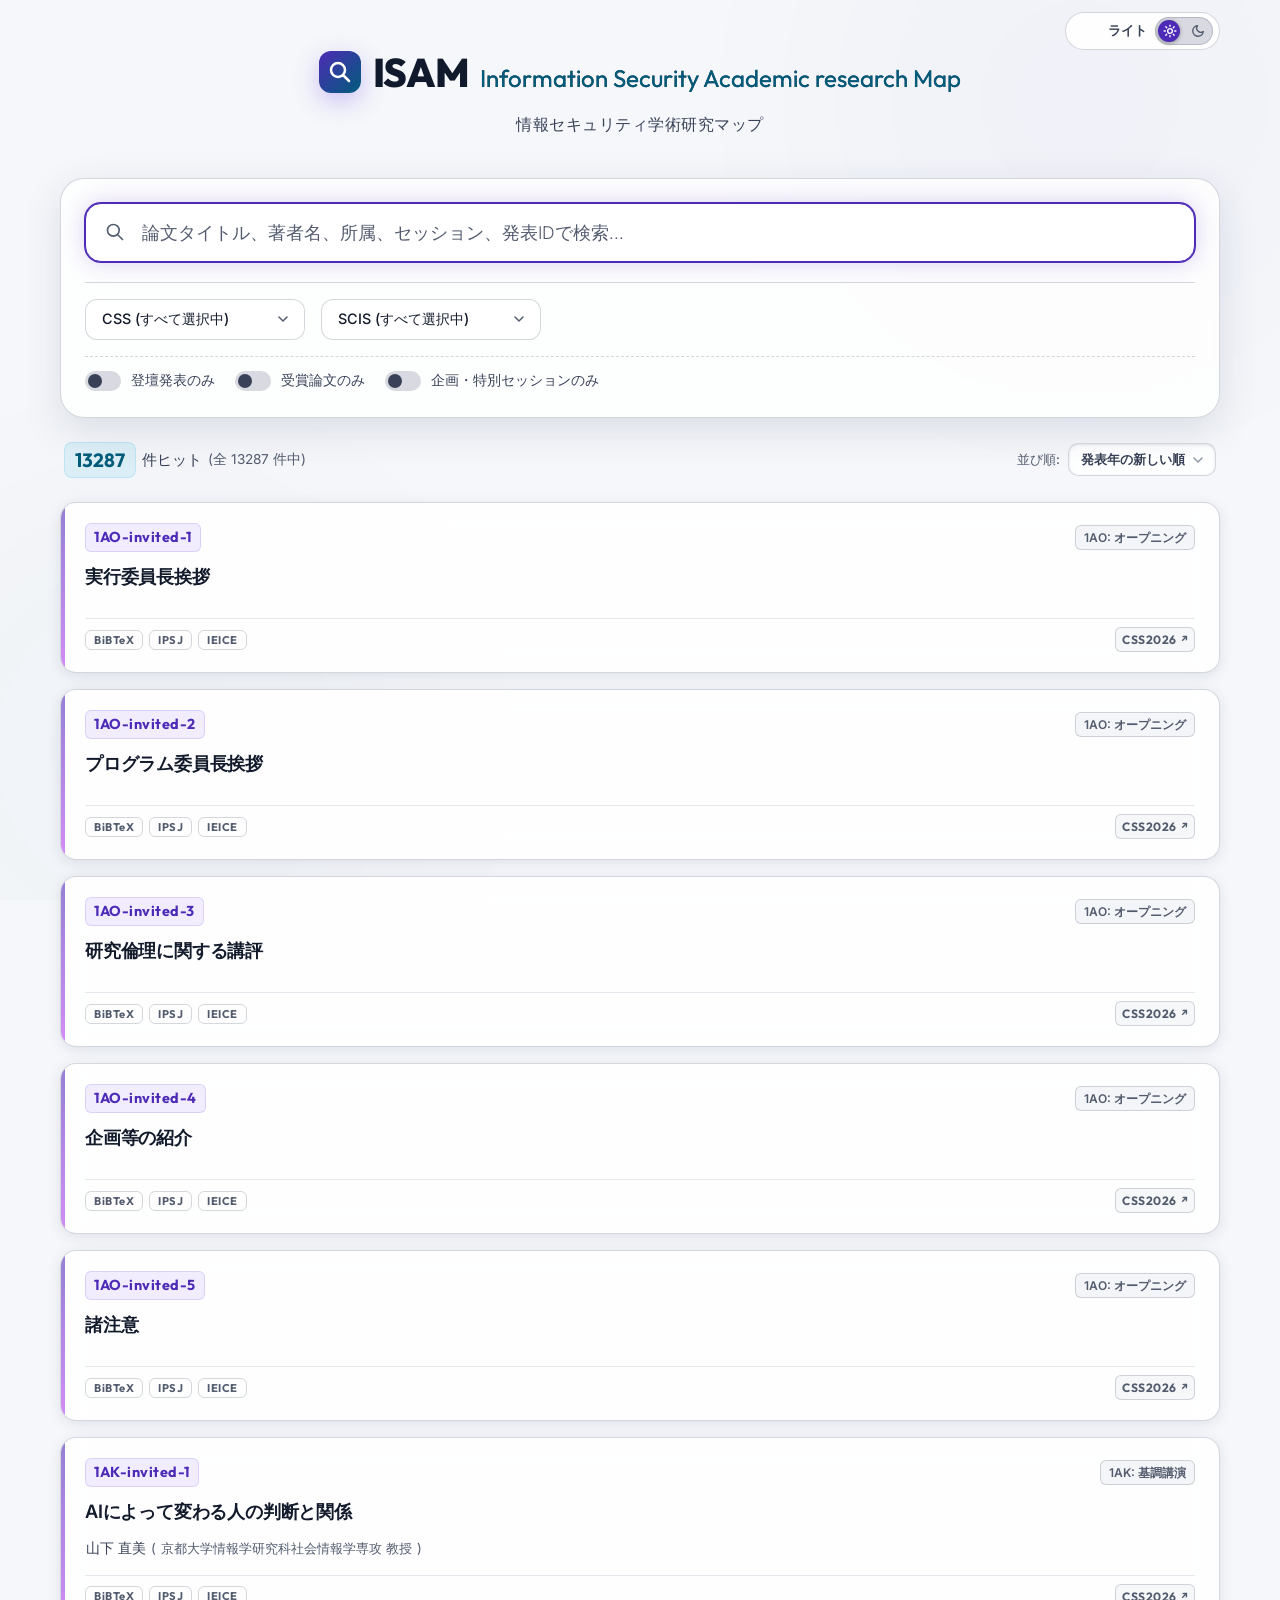
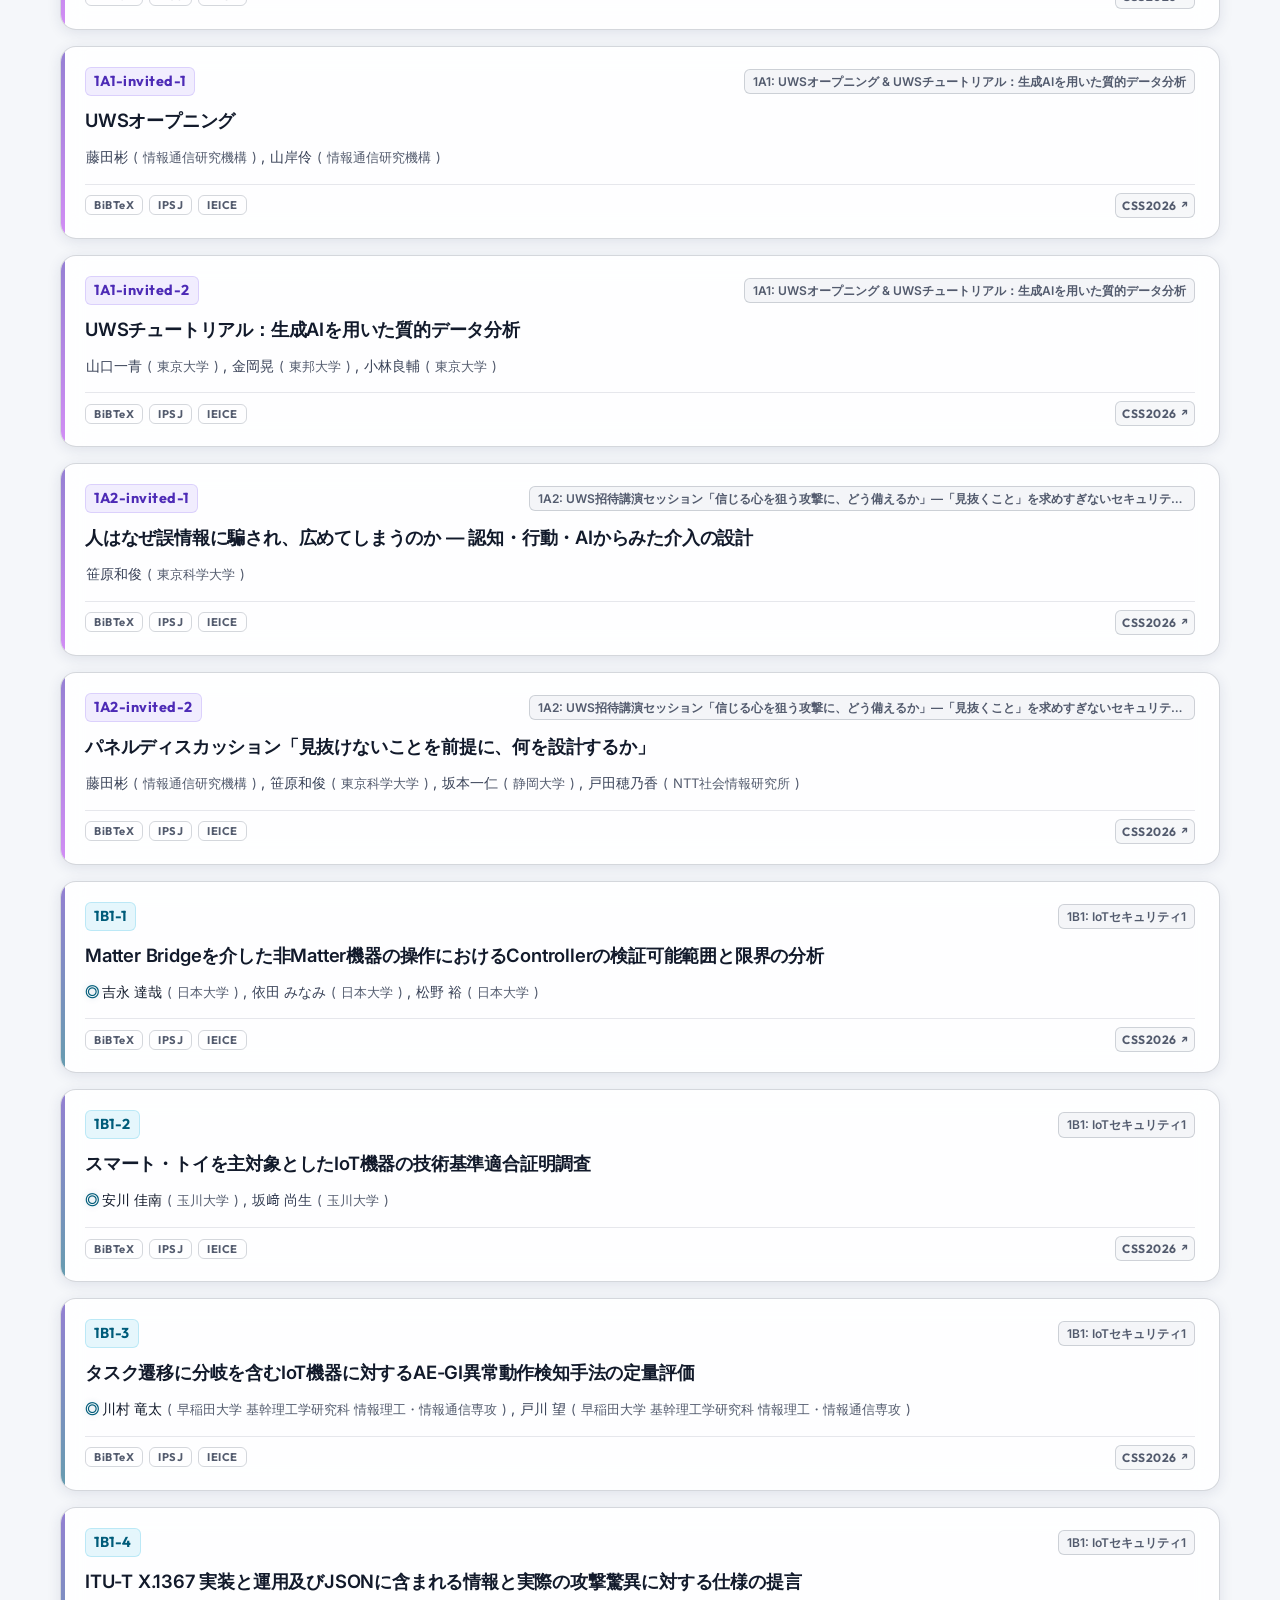
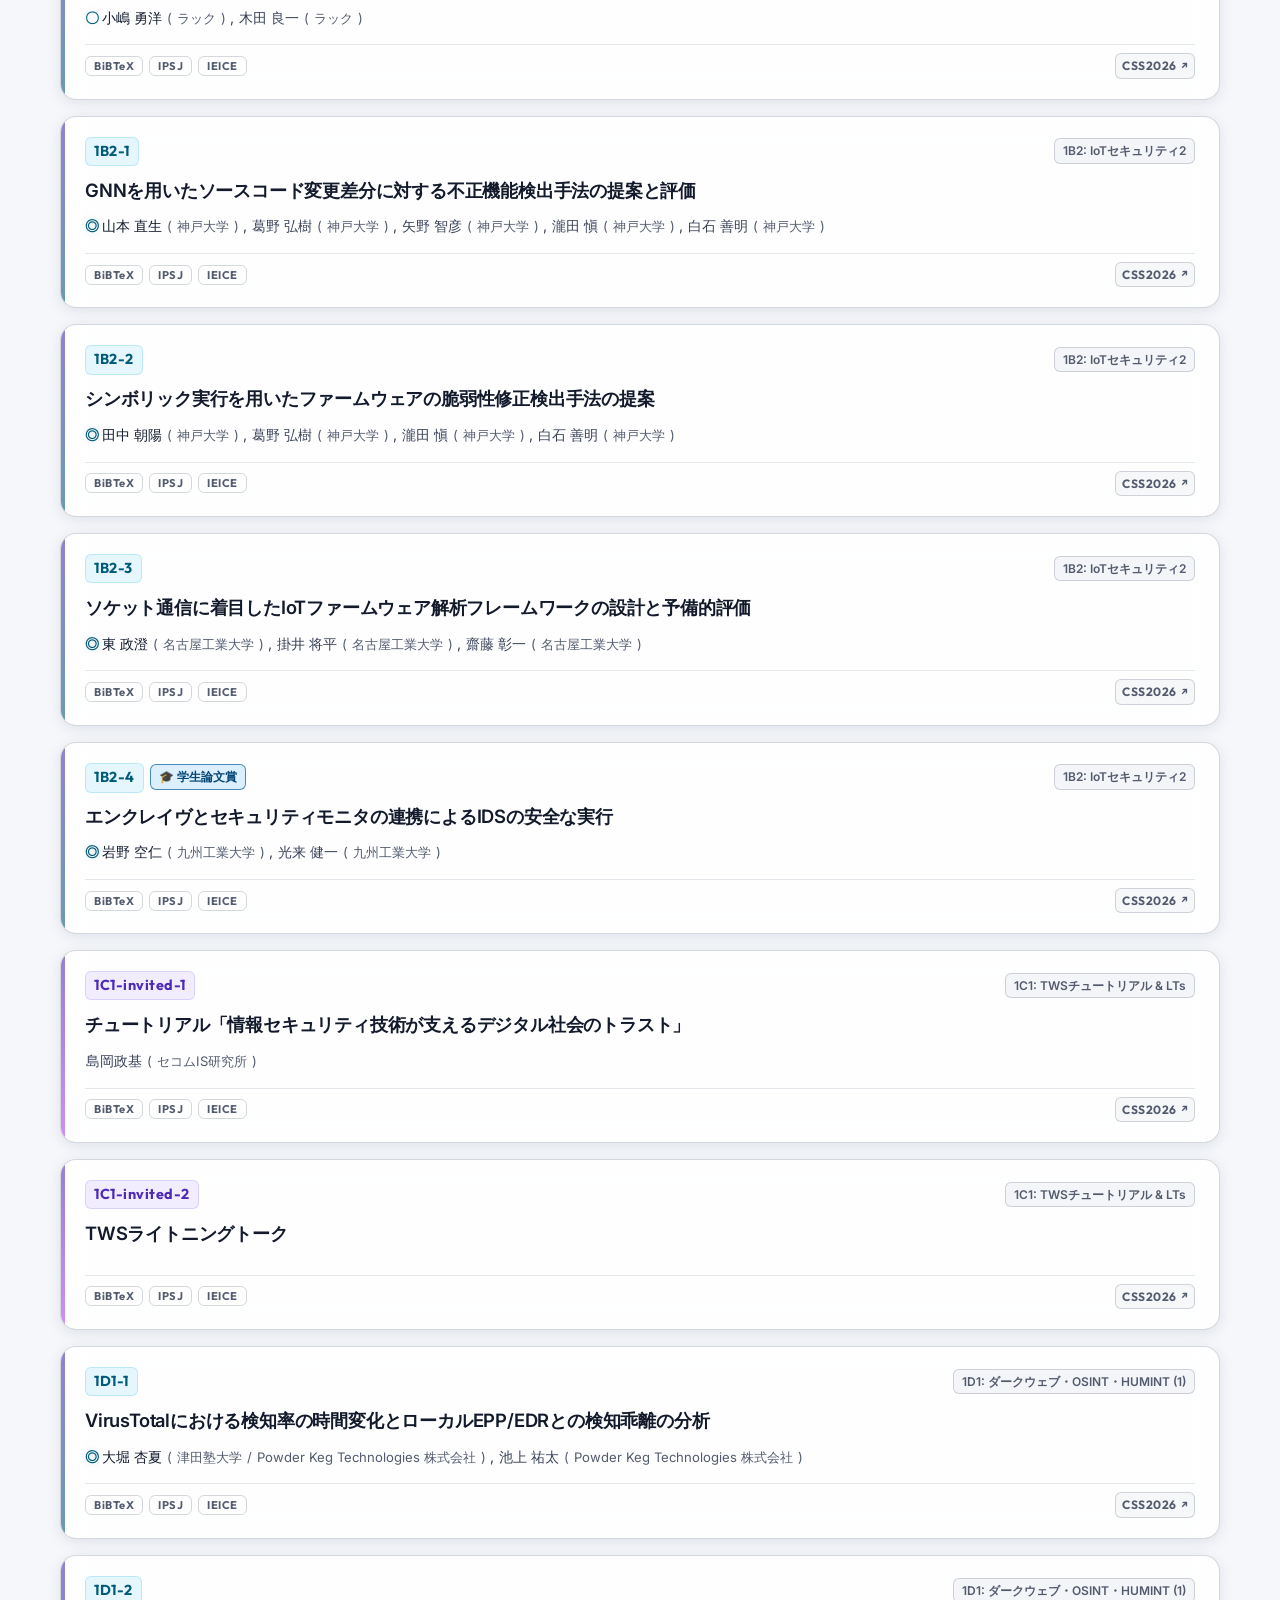
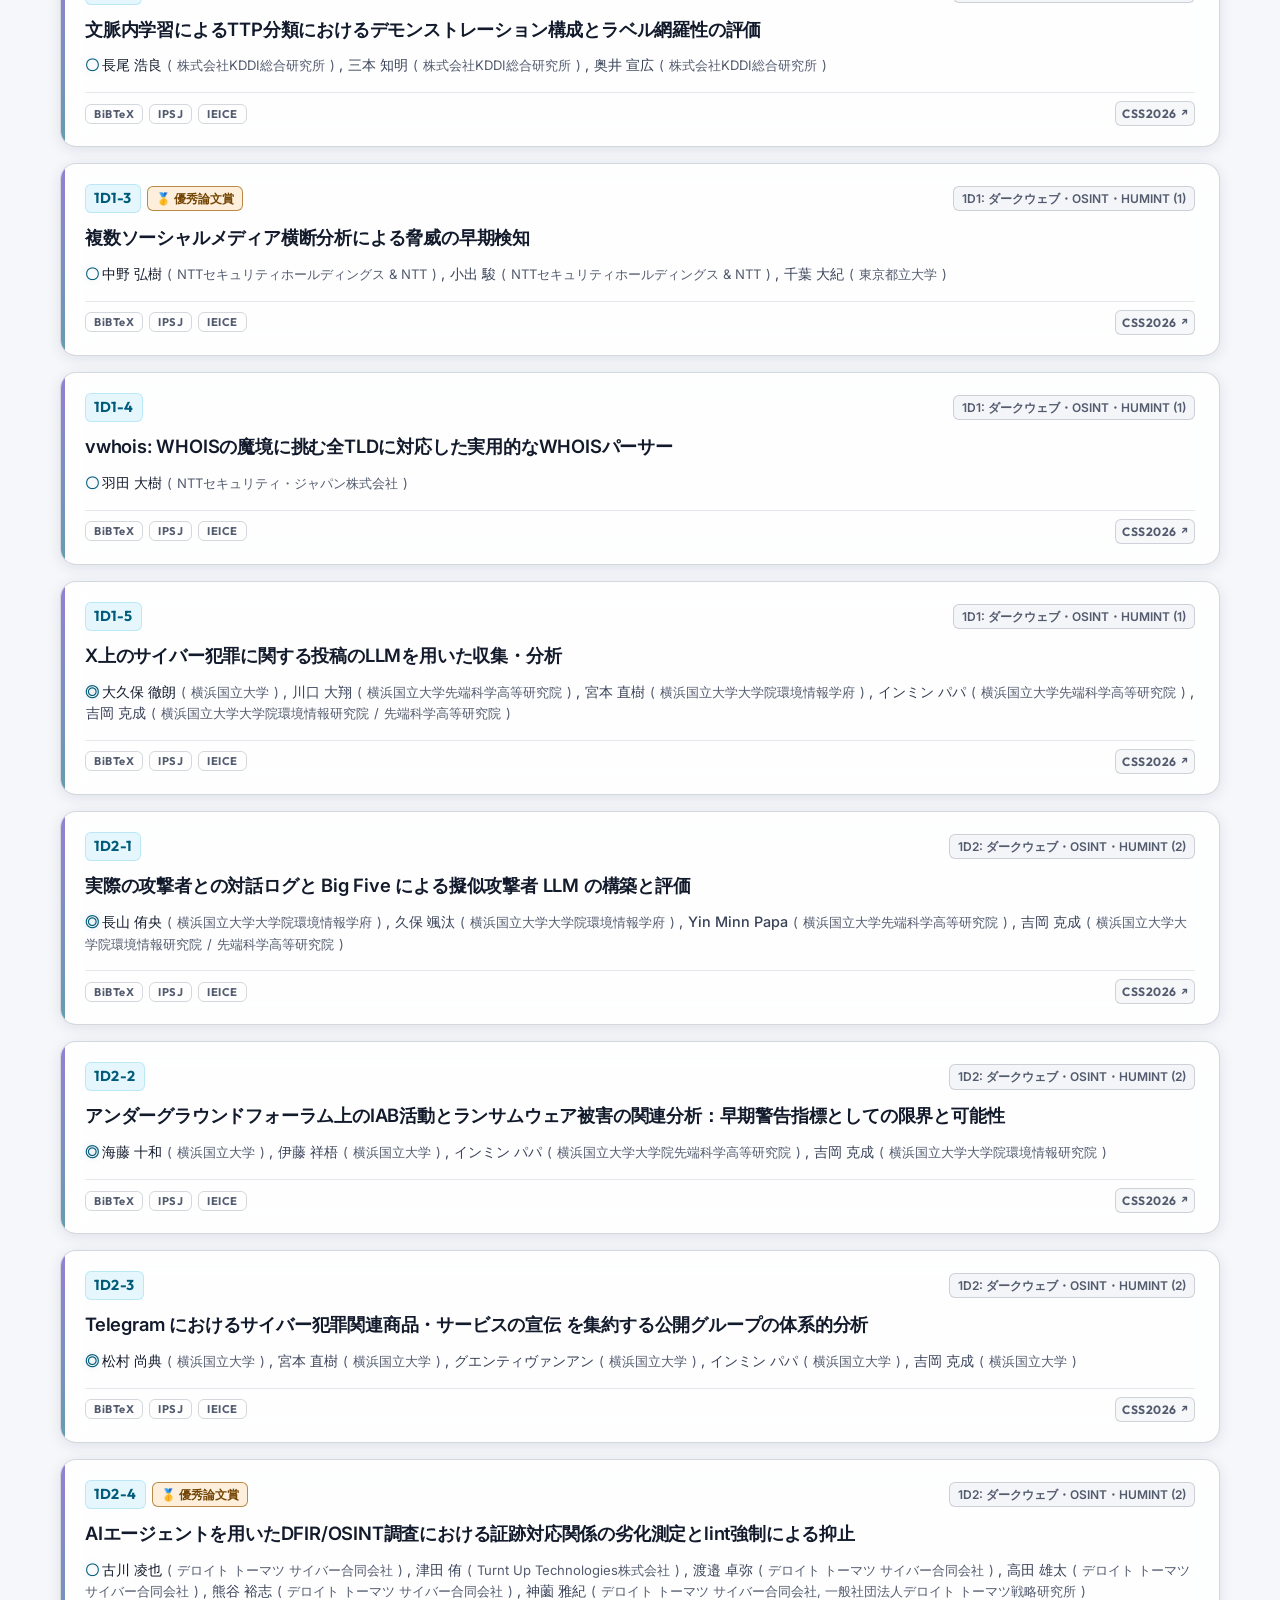
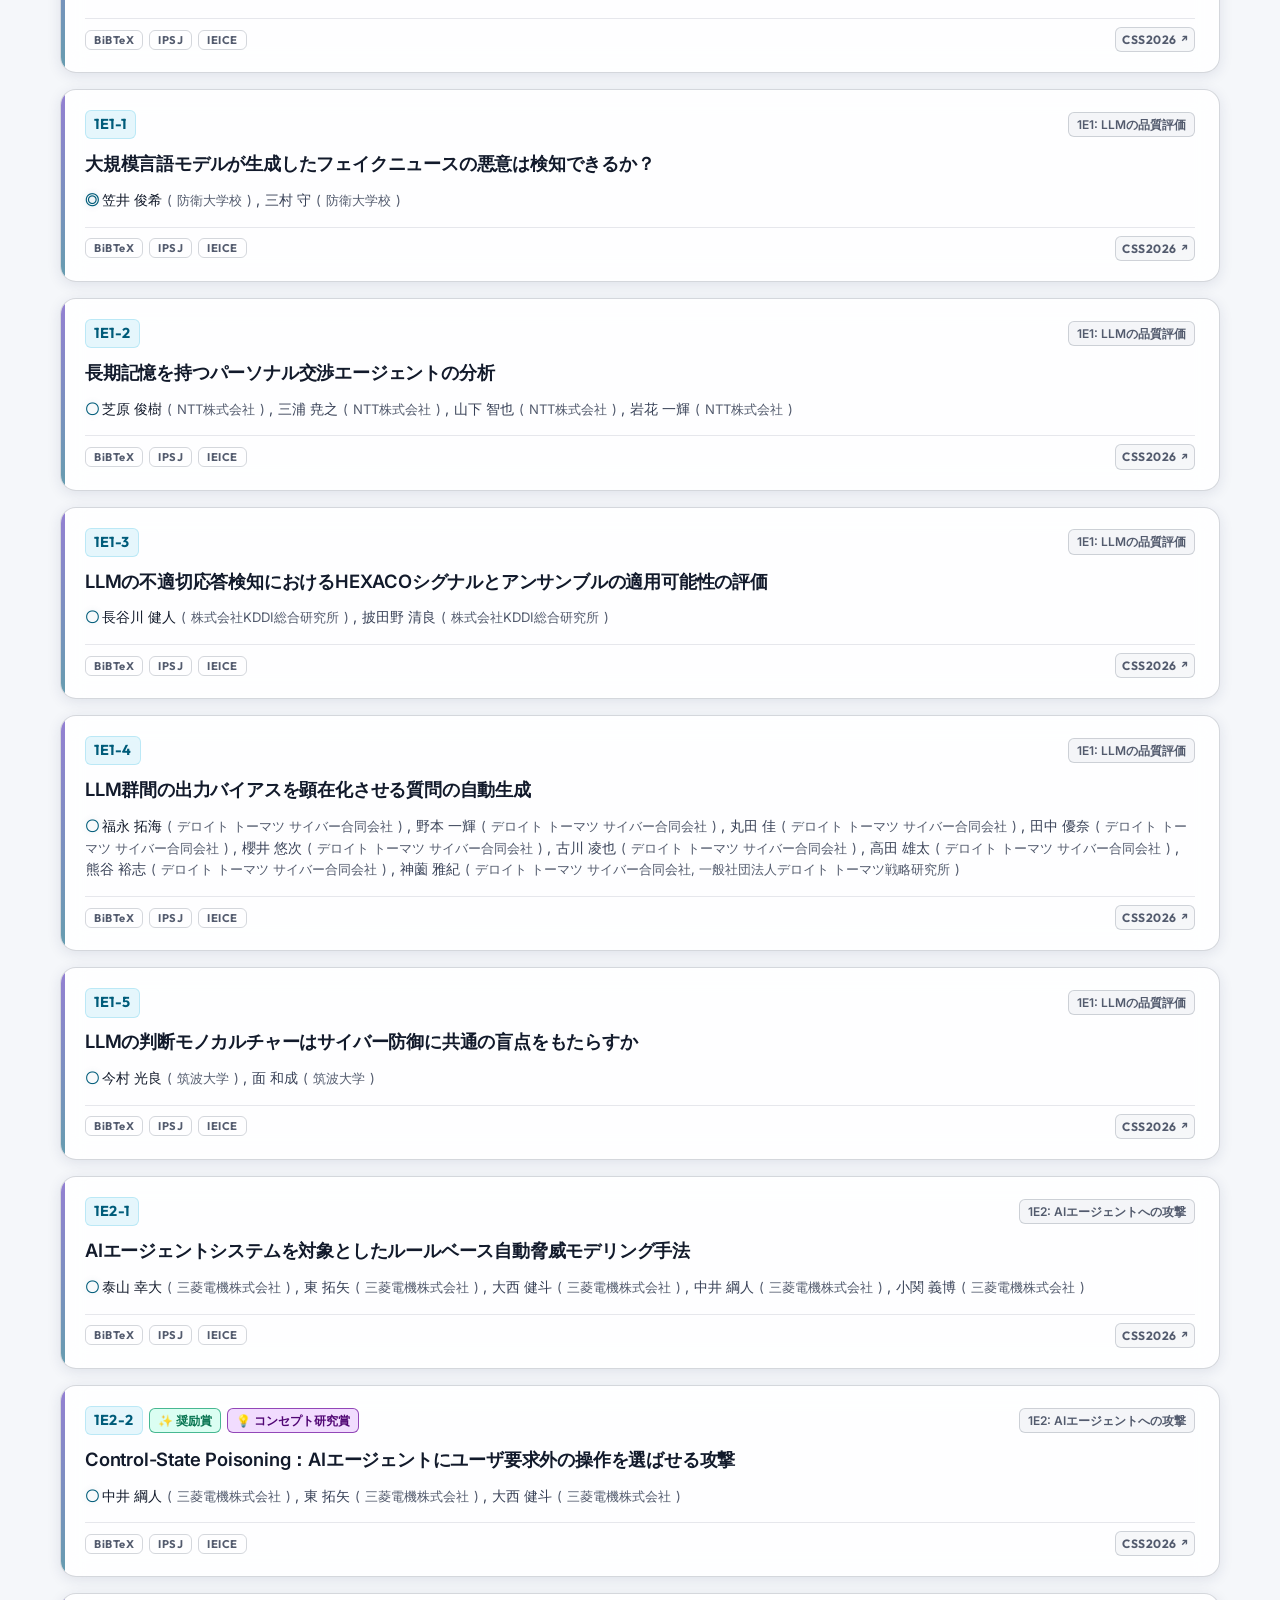
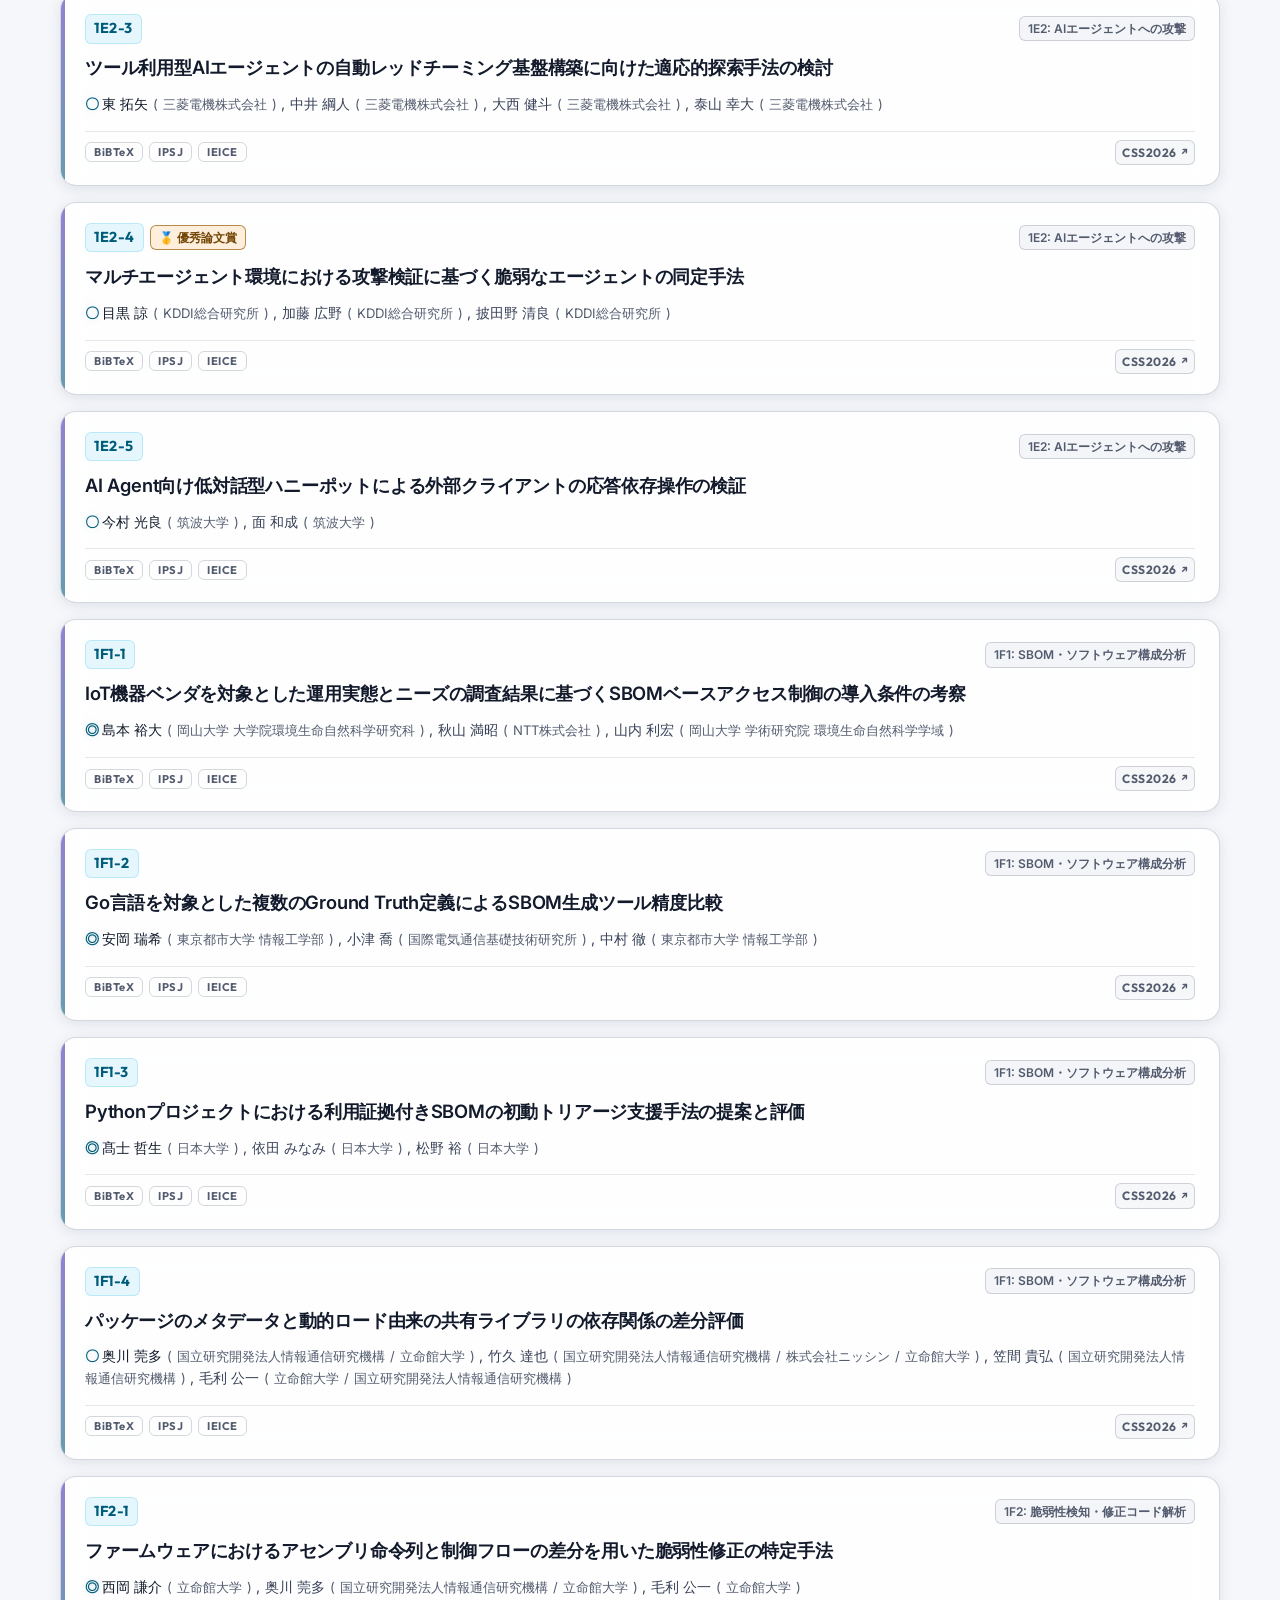
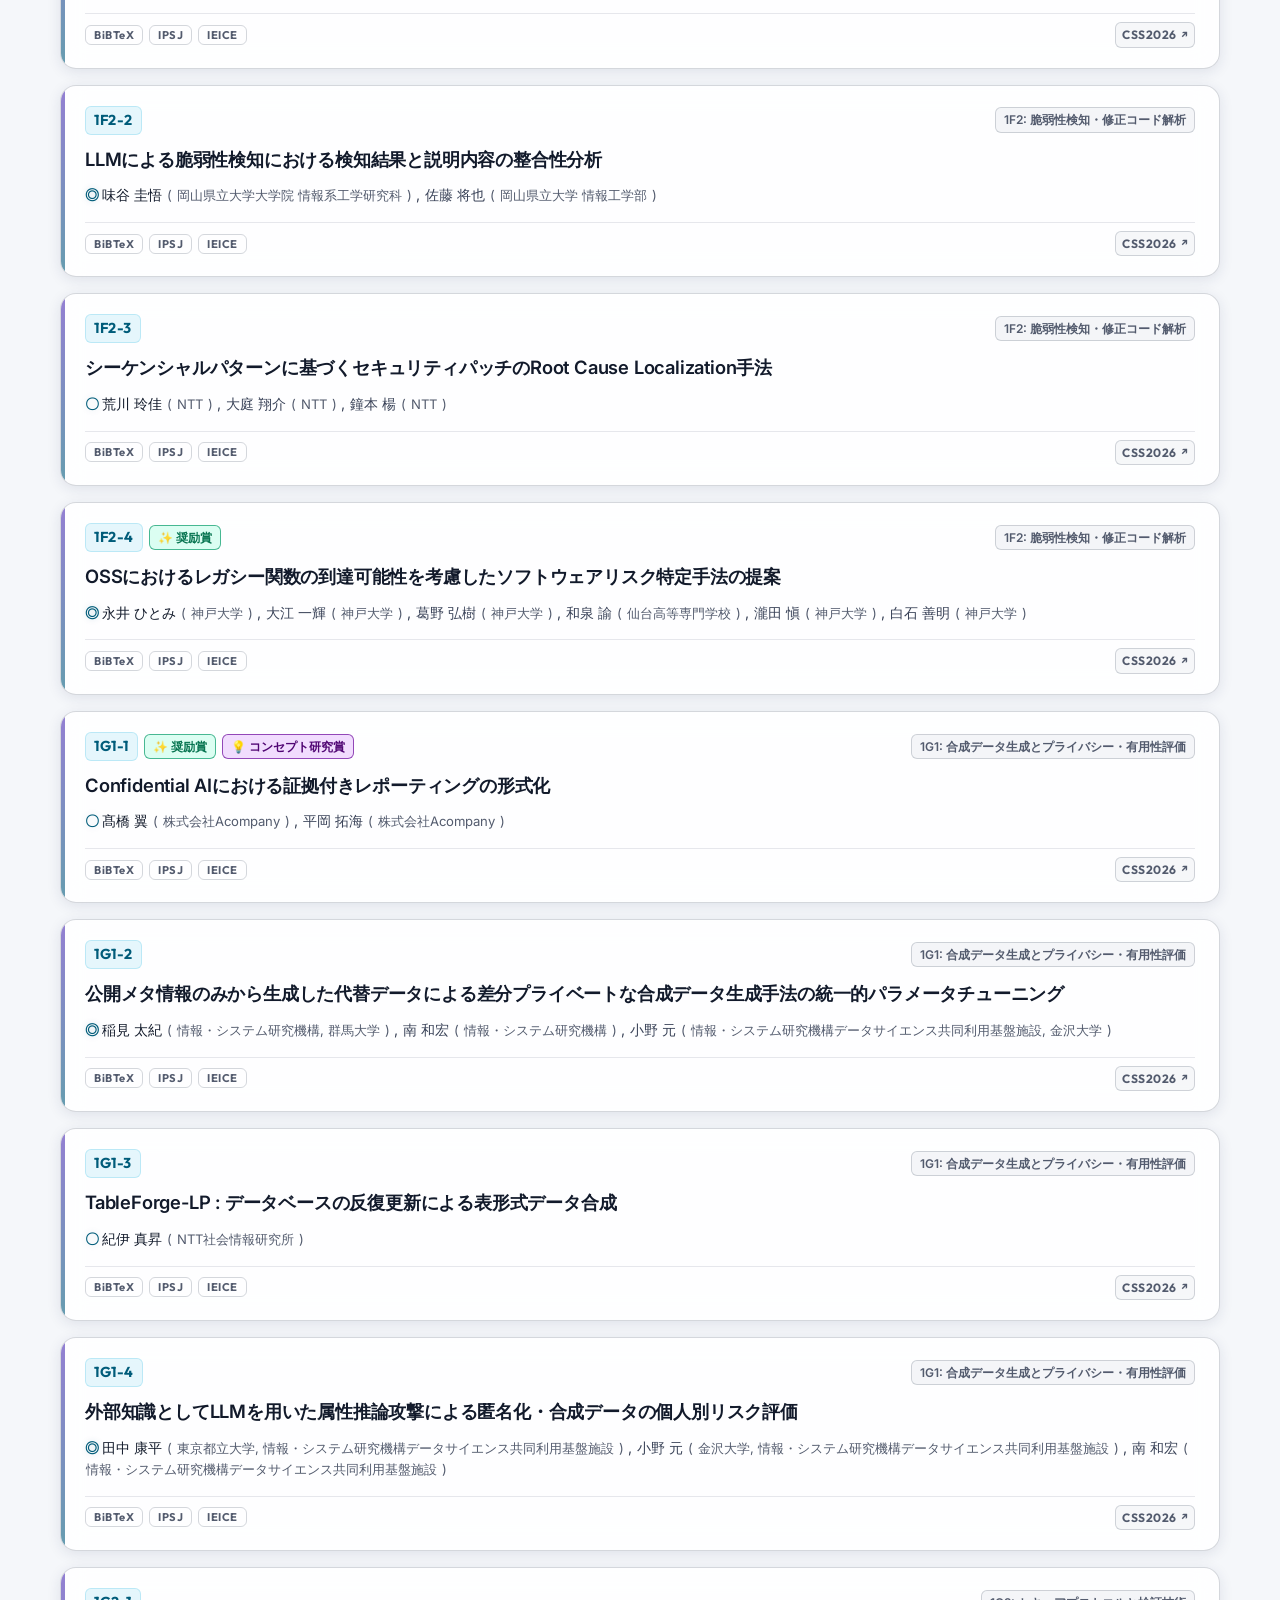
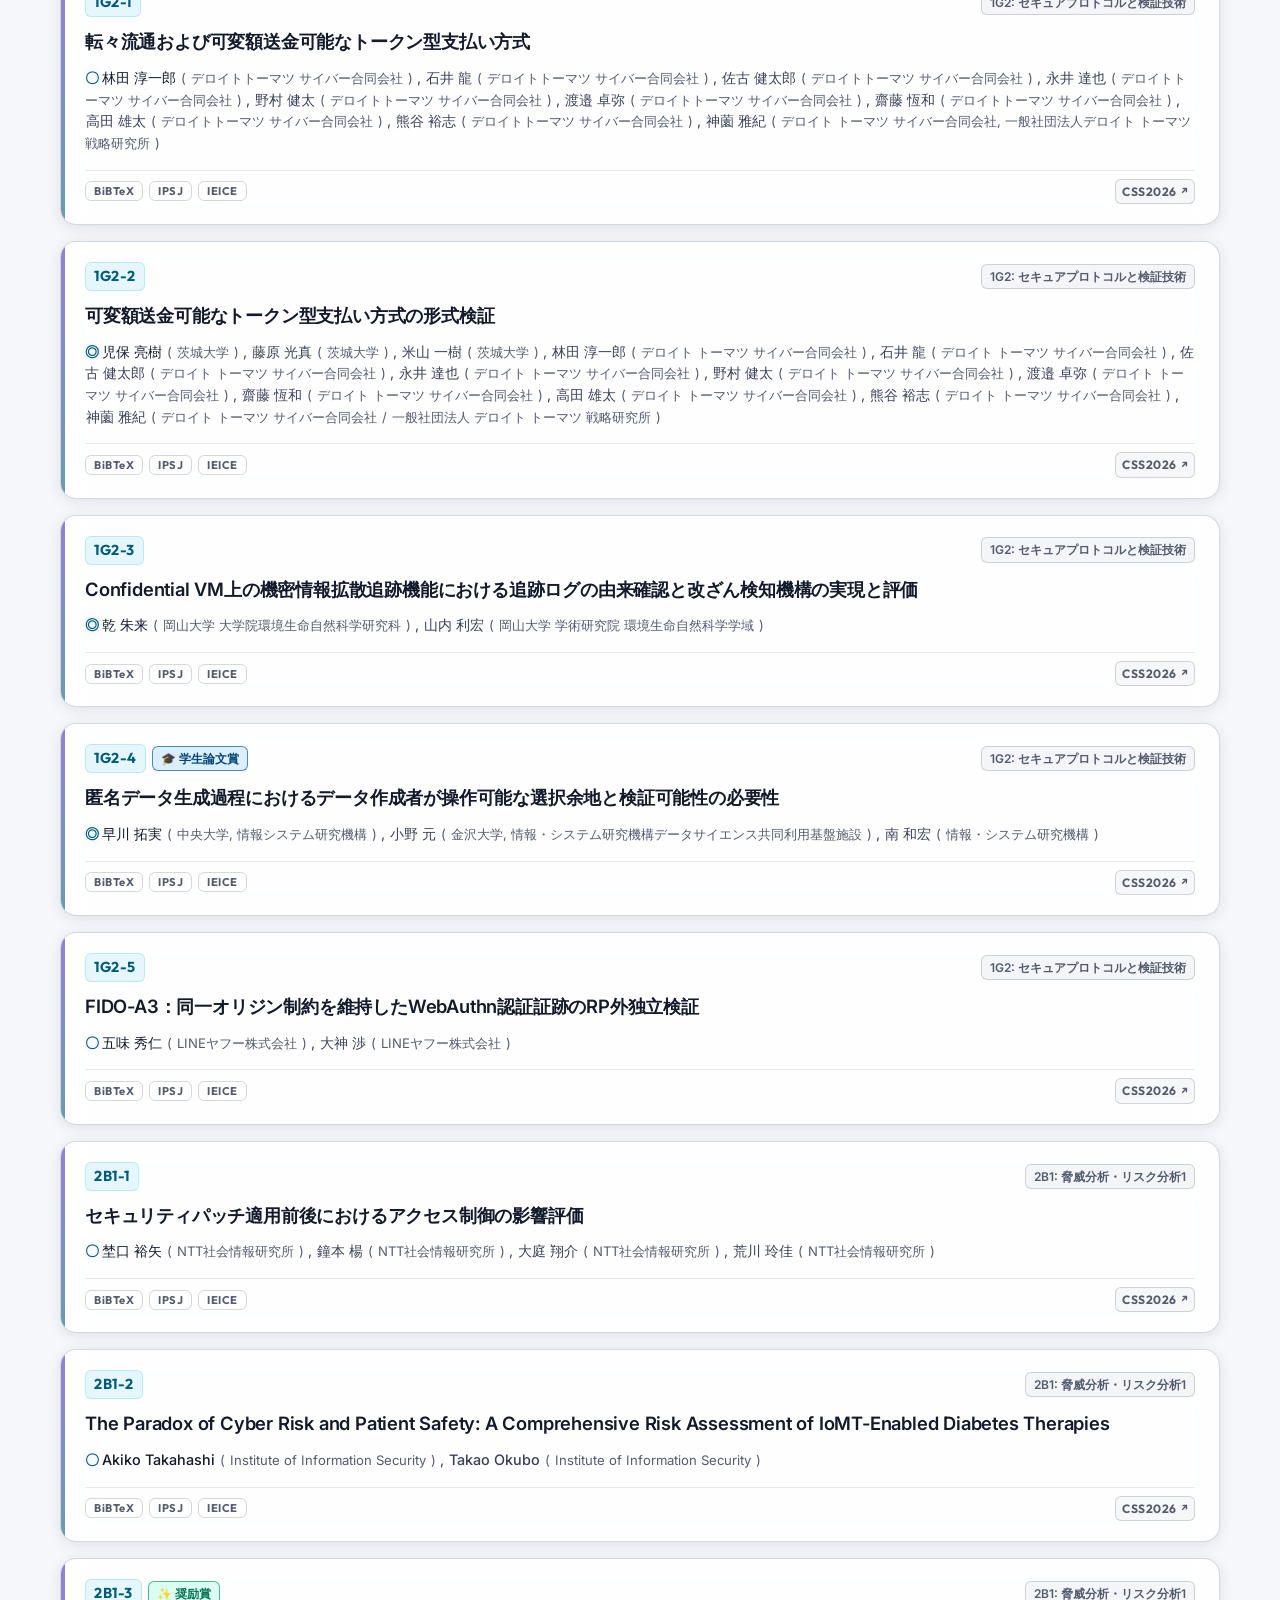
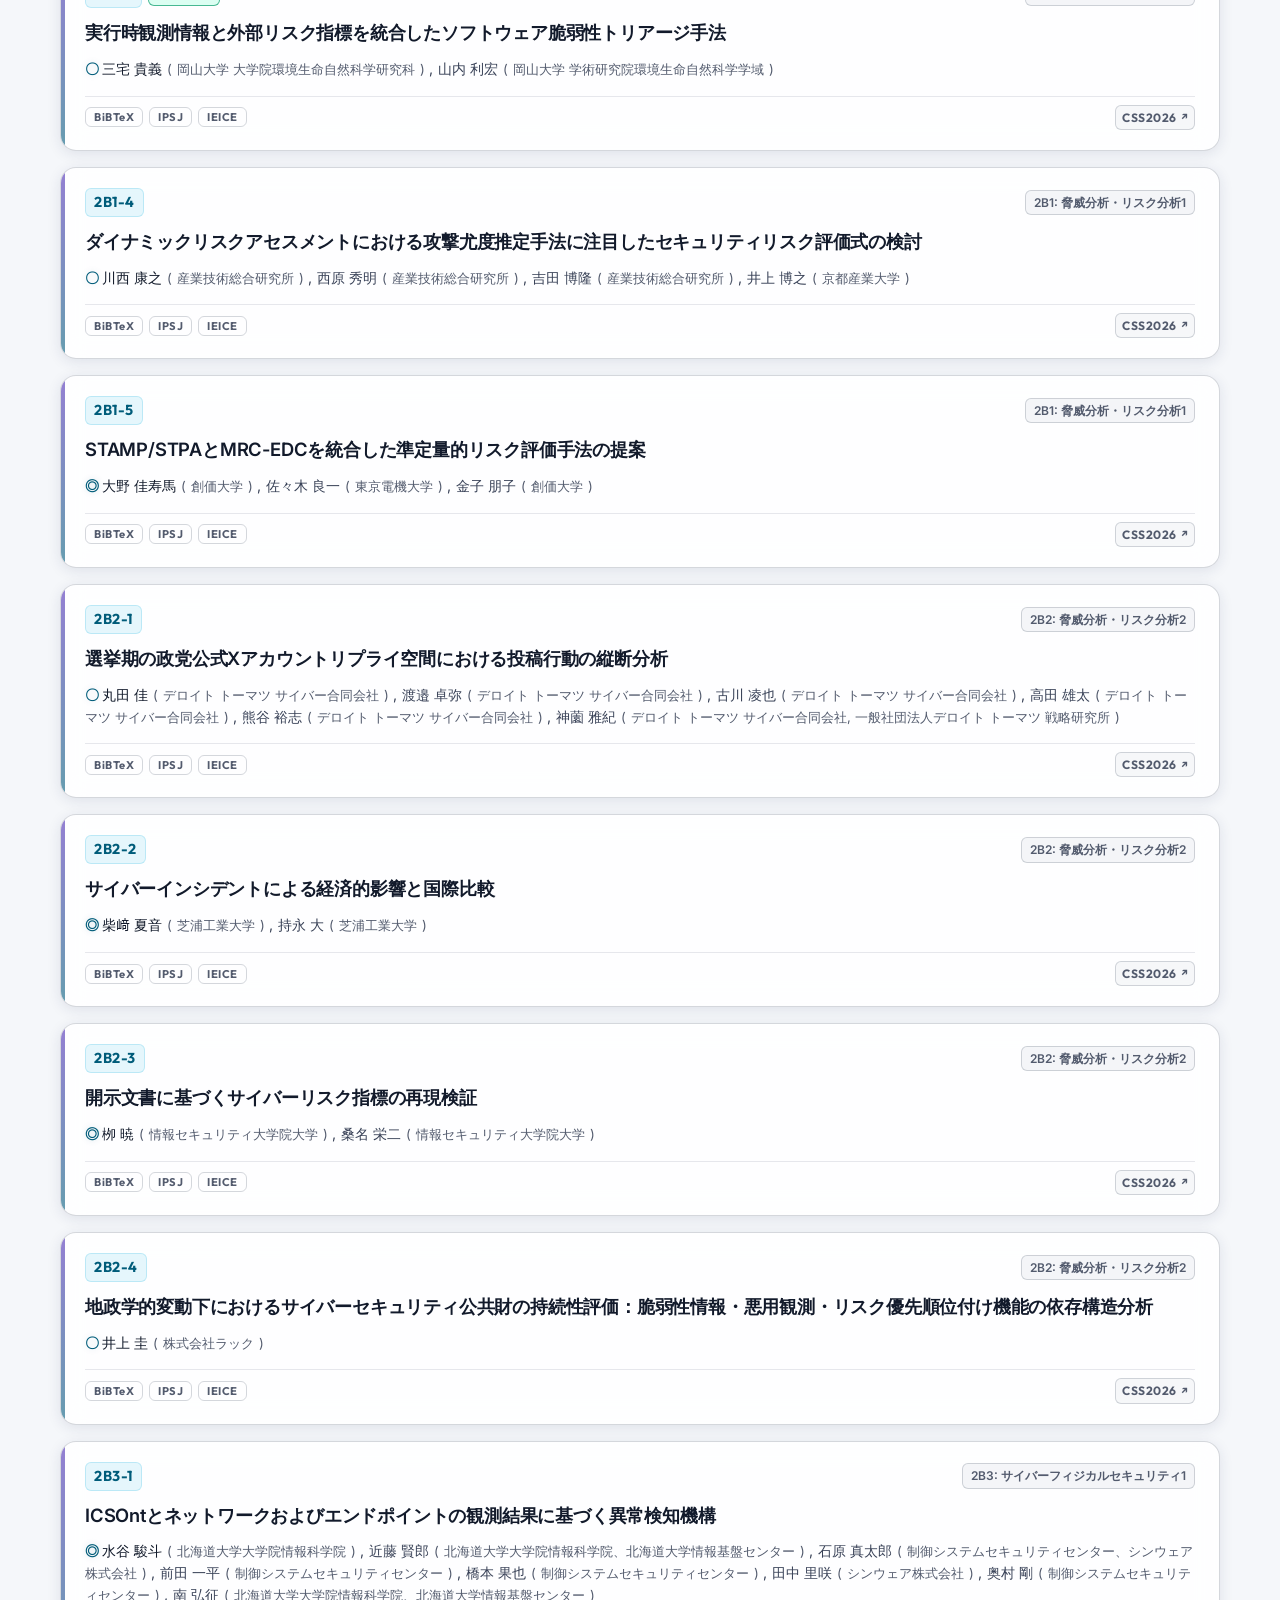
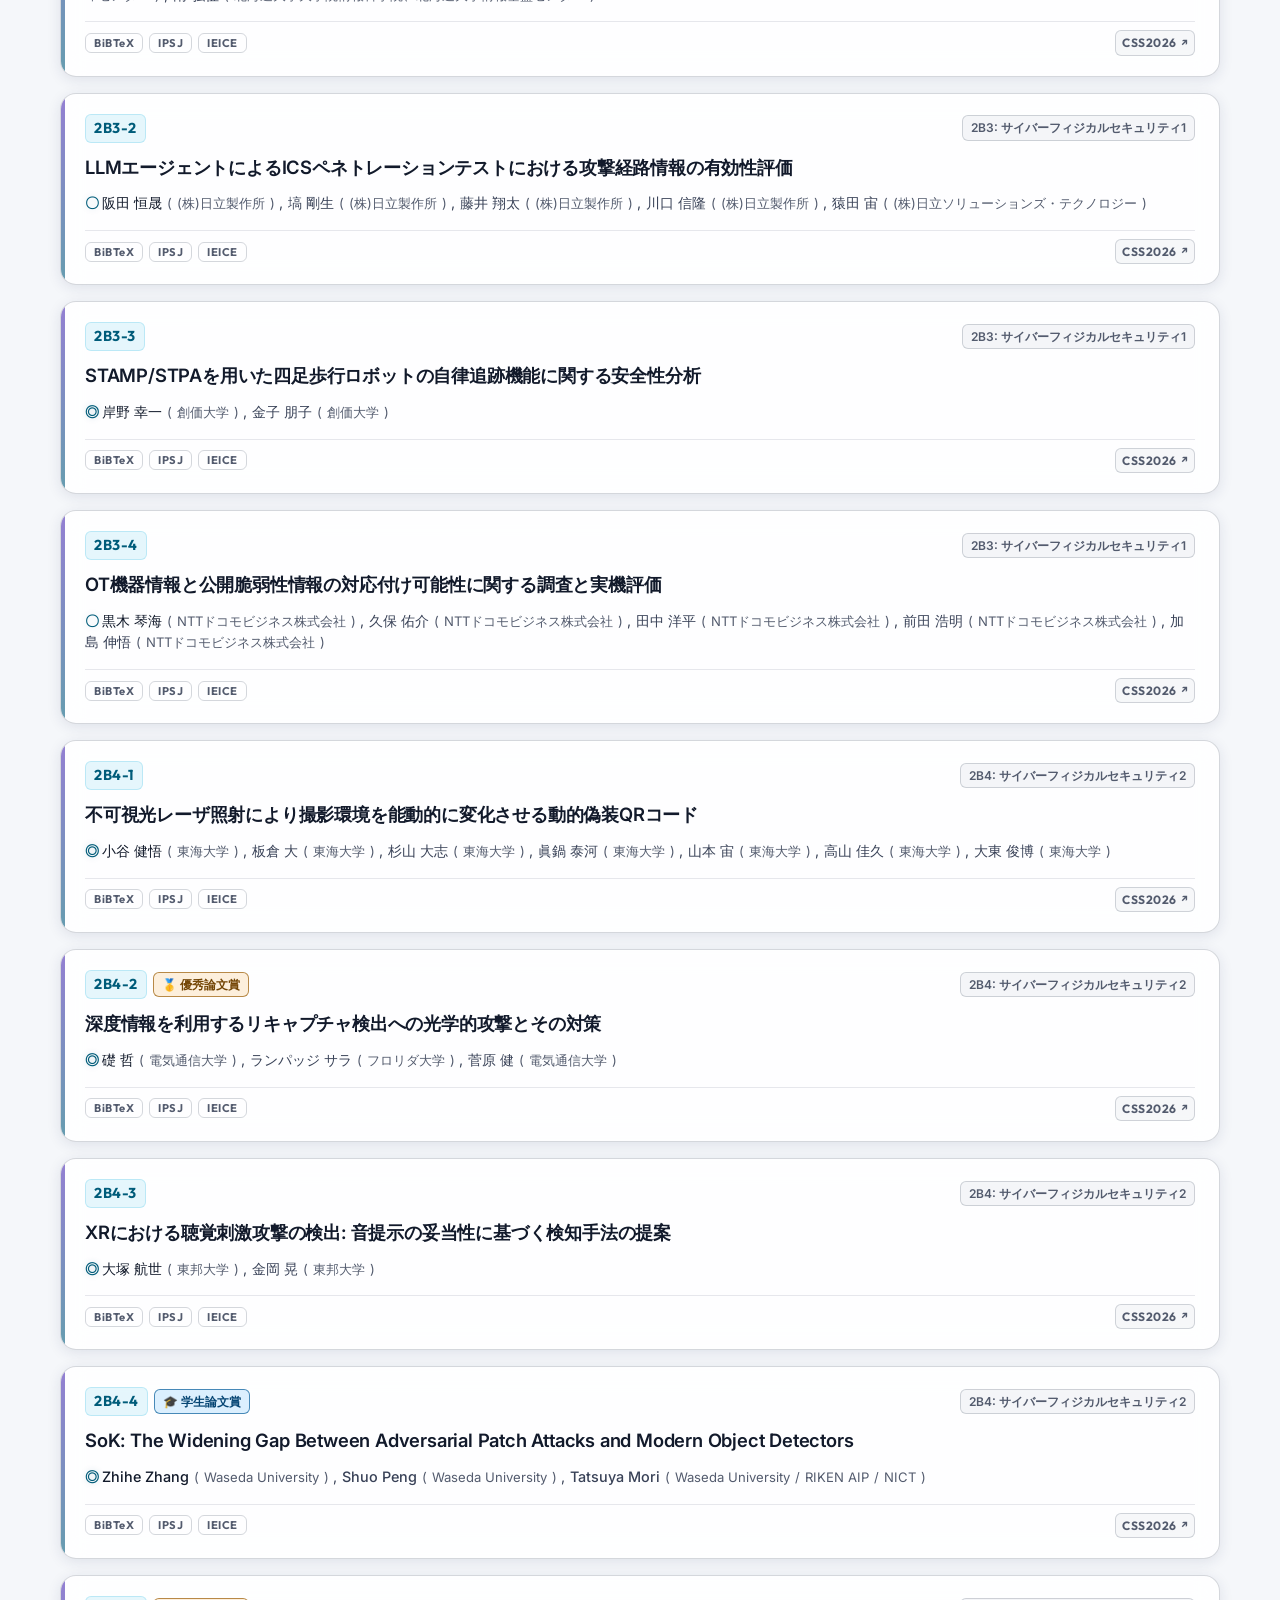
==== commit bdd87e9e: "feat: add awarded-only filter and URL query state (?q=, pres, inv, award, sort, ev) - 「受賞論文のみ」トグルを追加" ====
--- a/index.html
+++ b/index.html
@@ -109,6 +109,12 @@
                         </label>
                         
                         <label class="toggle-switch">
+                            <input type="checkbox" id="awarded-only-toggle">
+                            <span class="slider"></span>
+                            <span class="toggle-label">受賞論文のみ</span>
+                        </label>
+
+                        <label class="toggle-switch">
                             <input type="checkbox" id="invited-only-toggle">
                             <span class="slider"></span>
                             <span class="toggle-label">企画・特別セッションのみ</span>
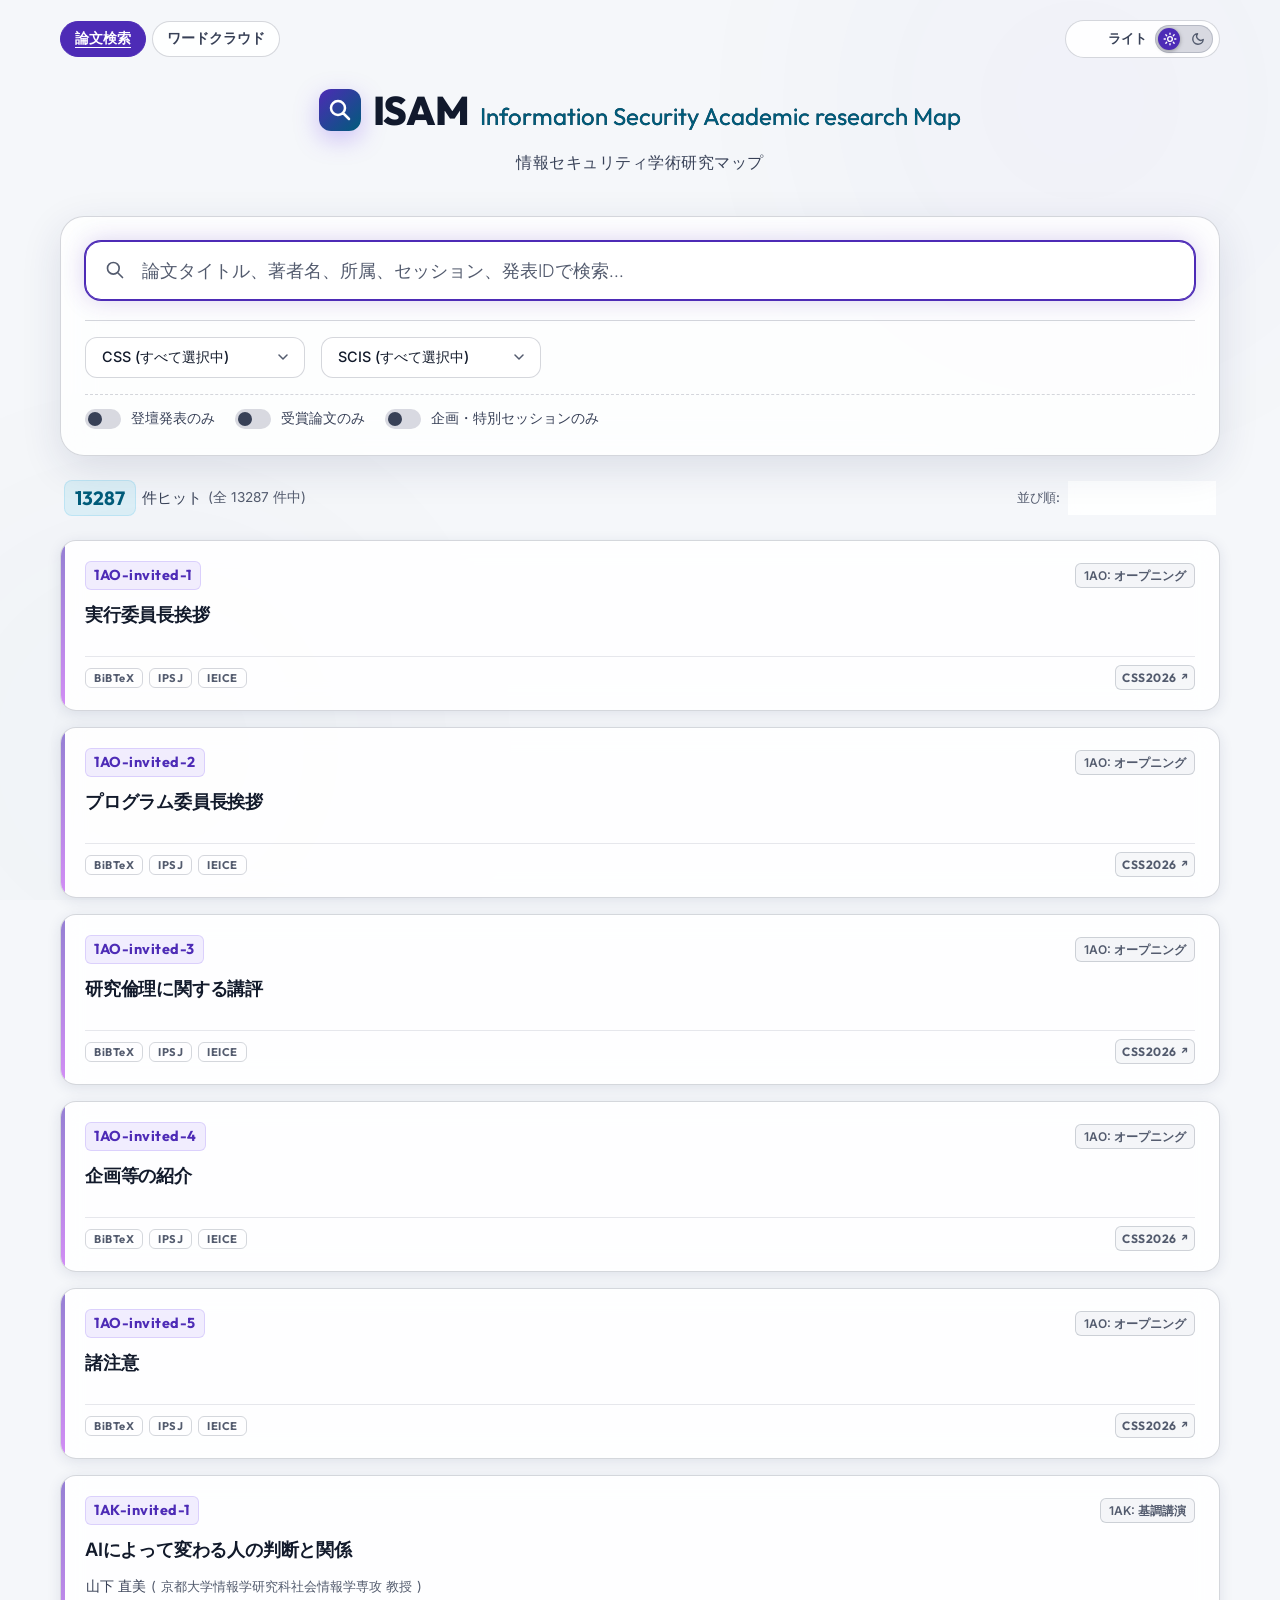
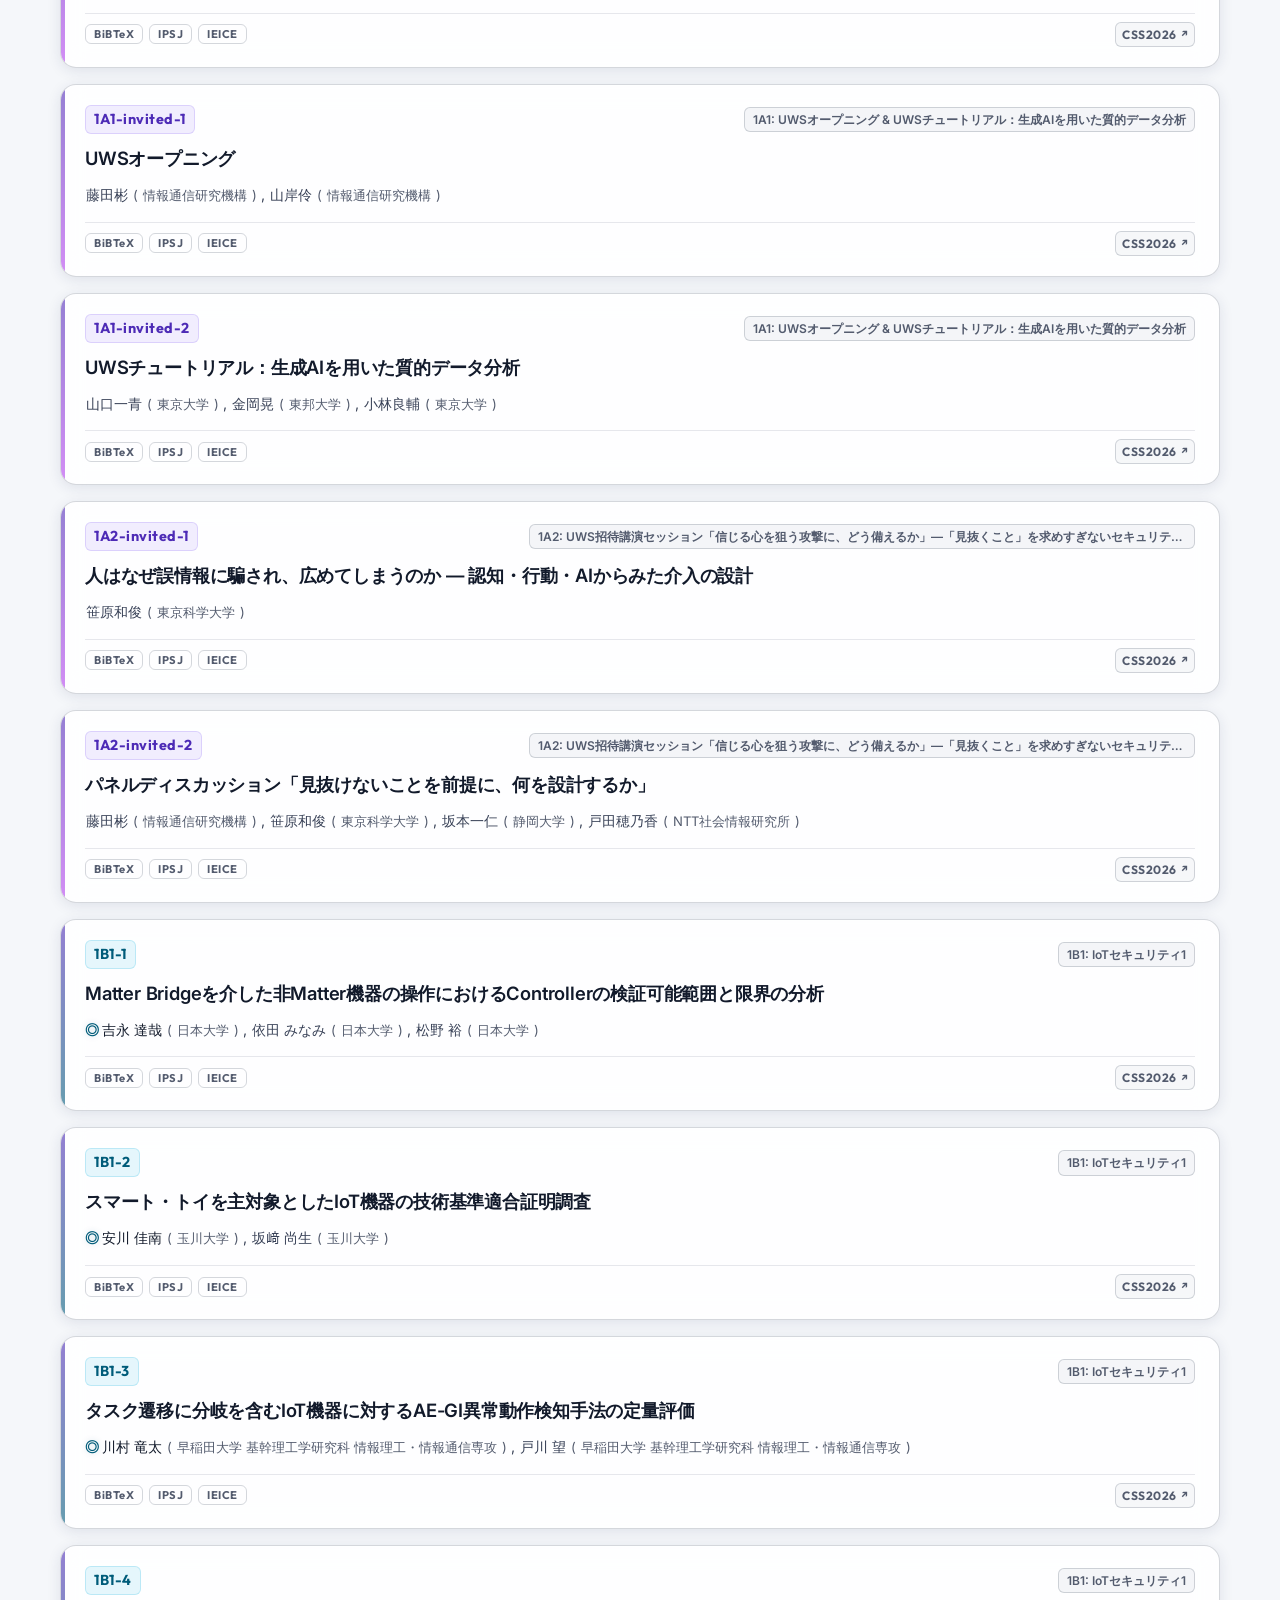
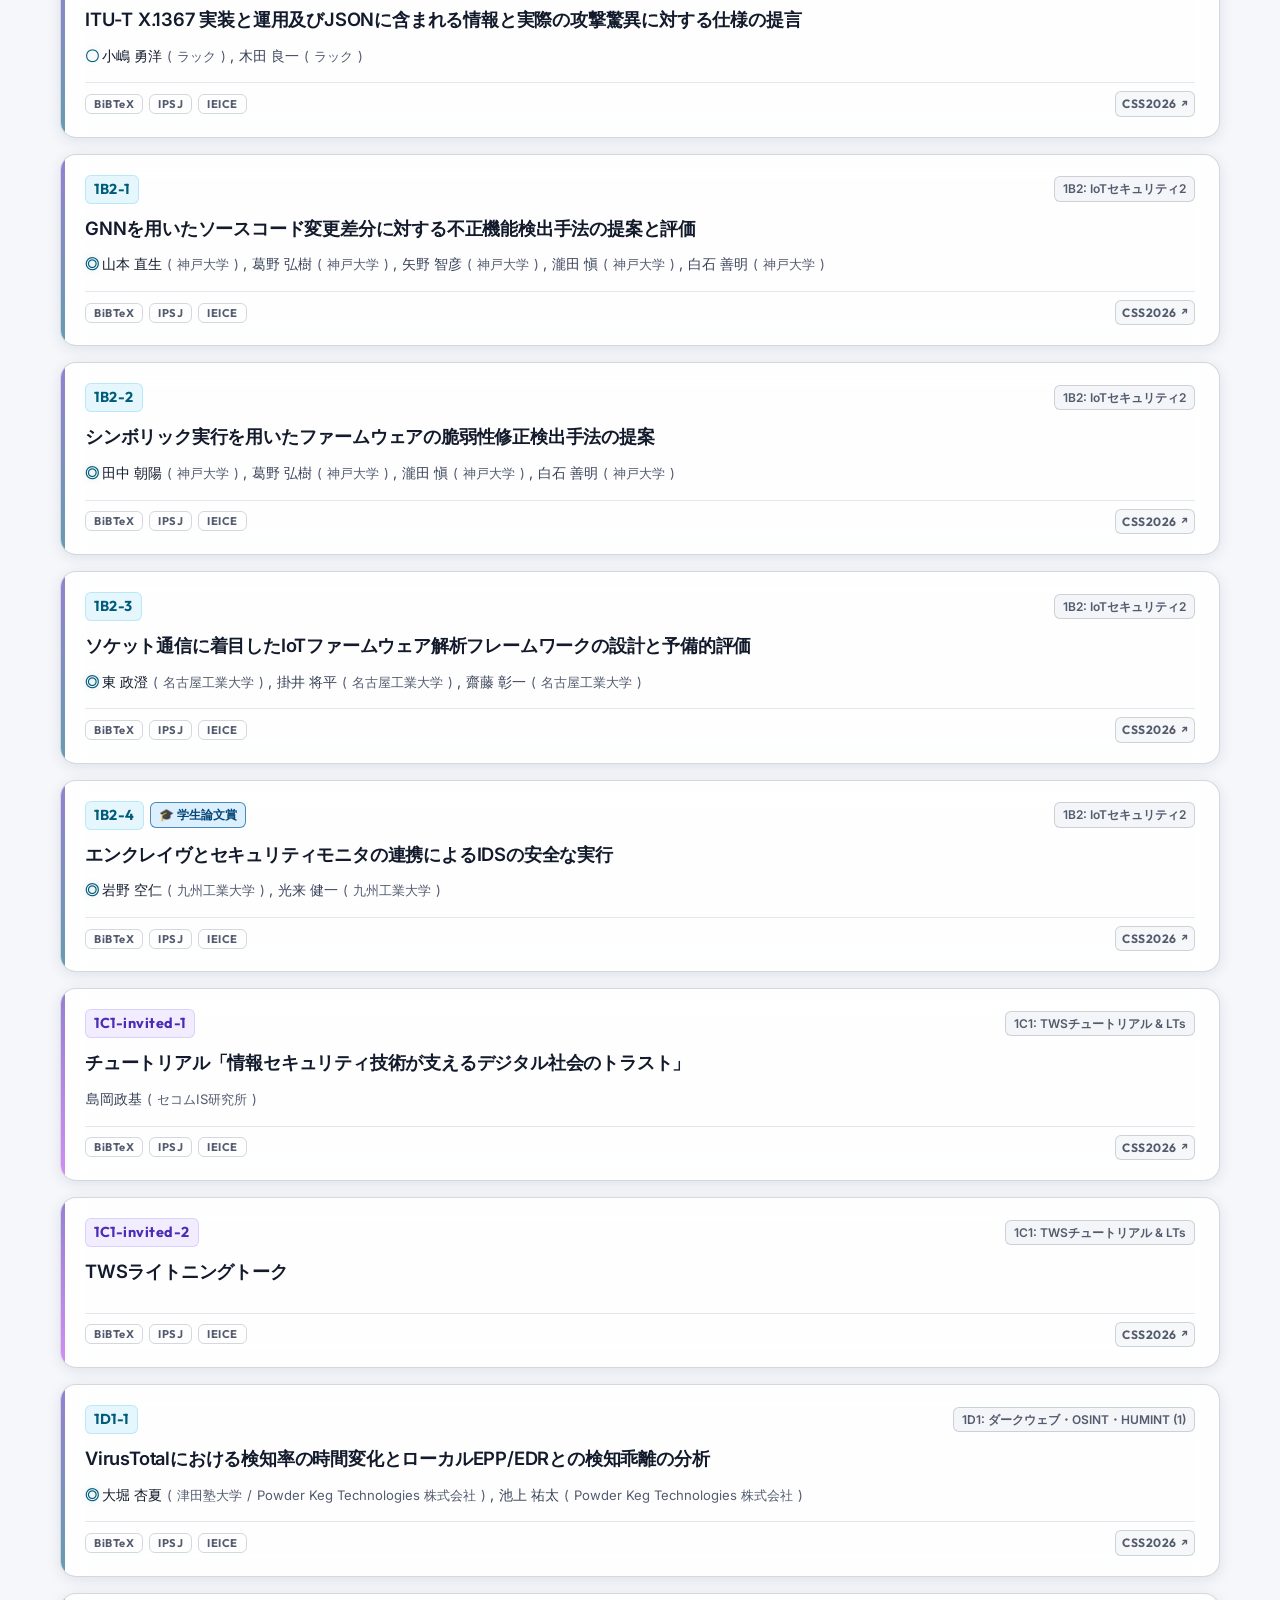
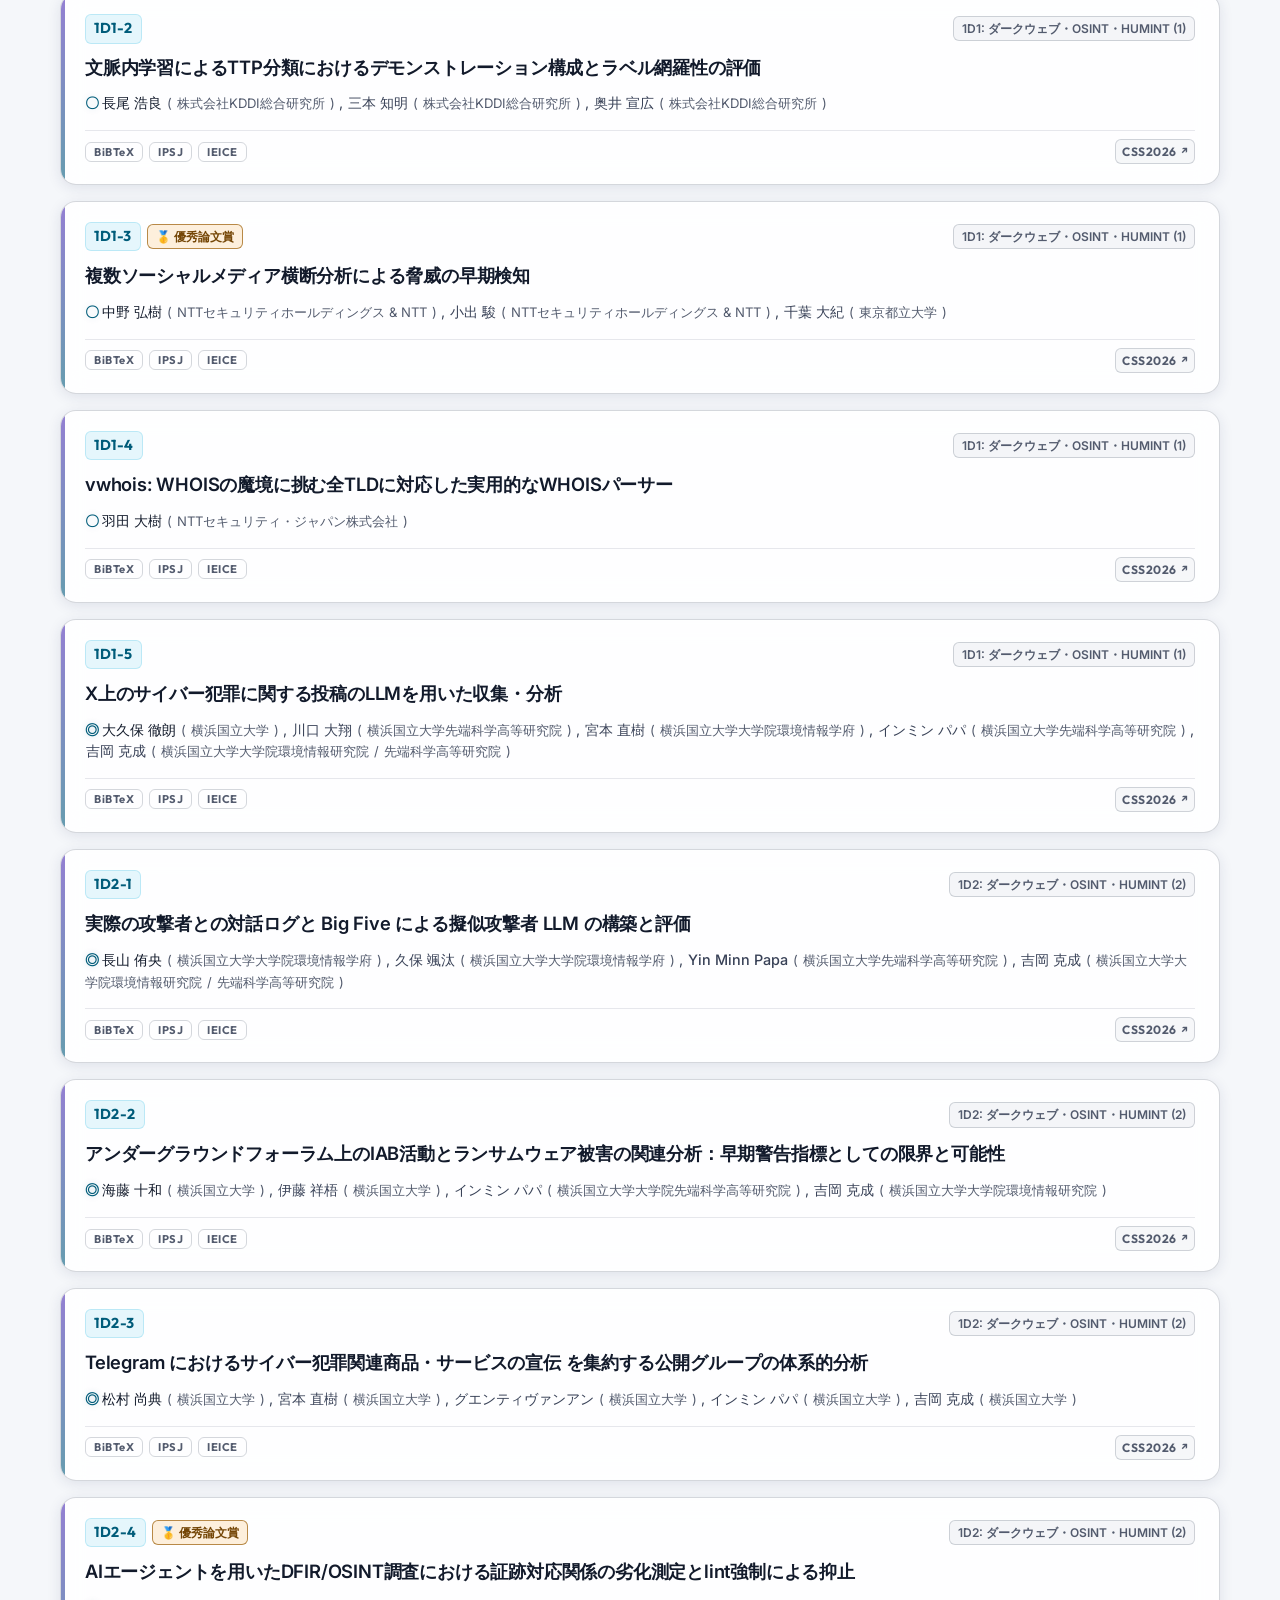
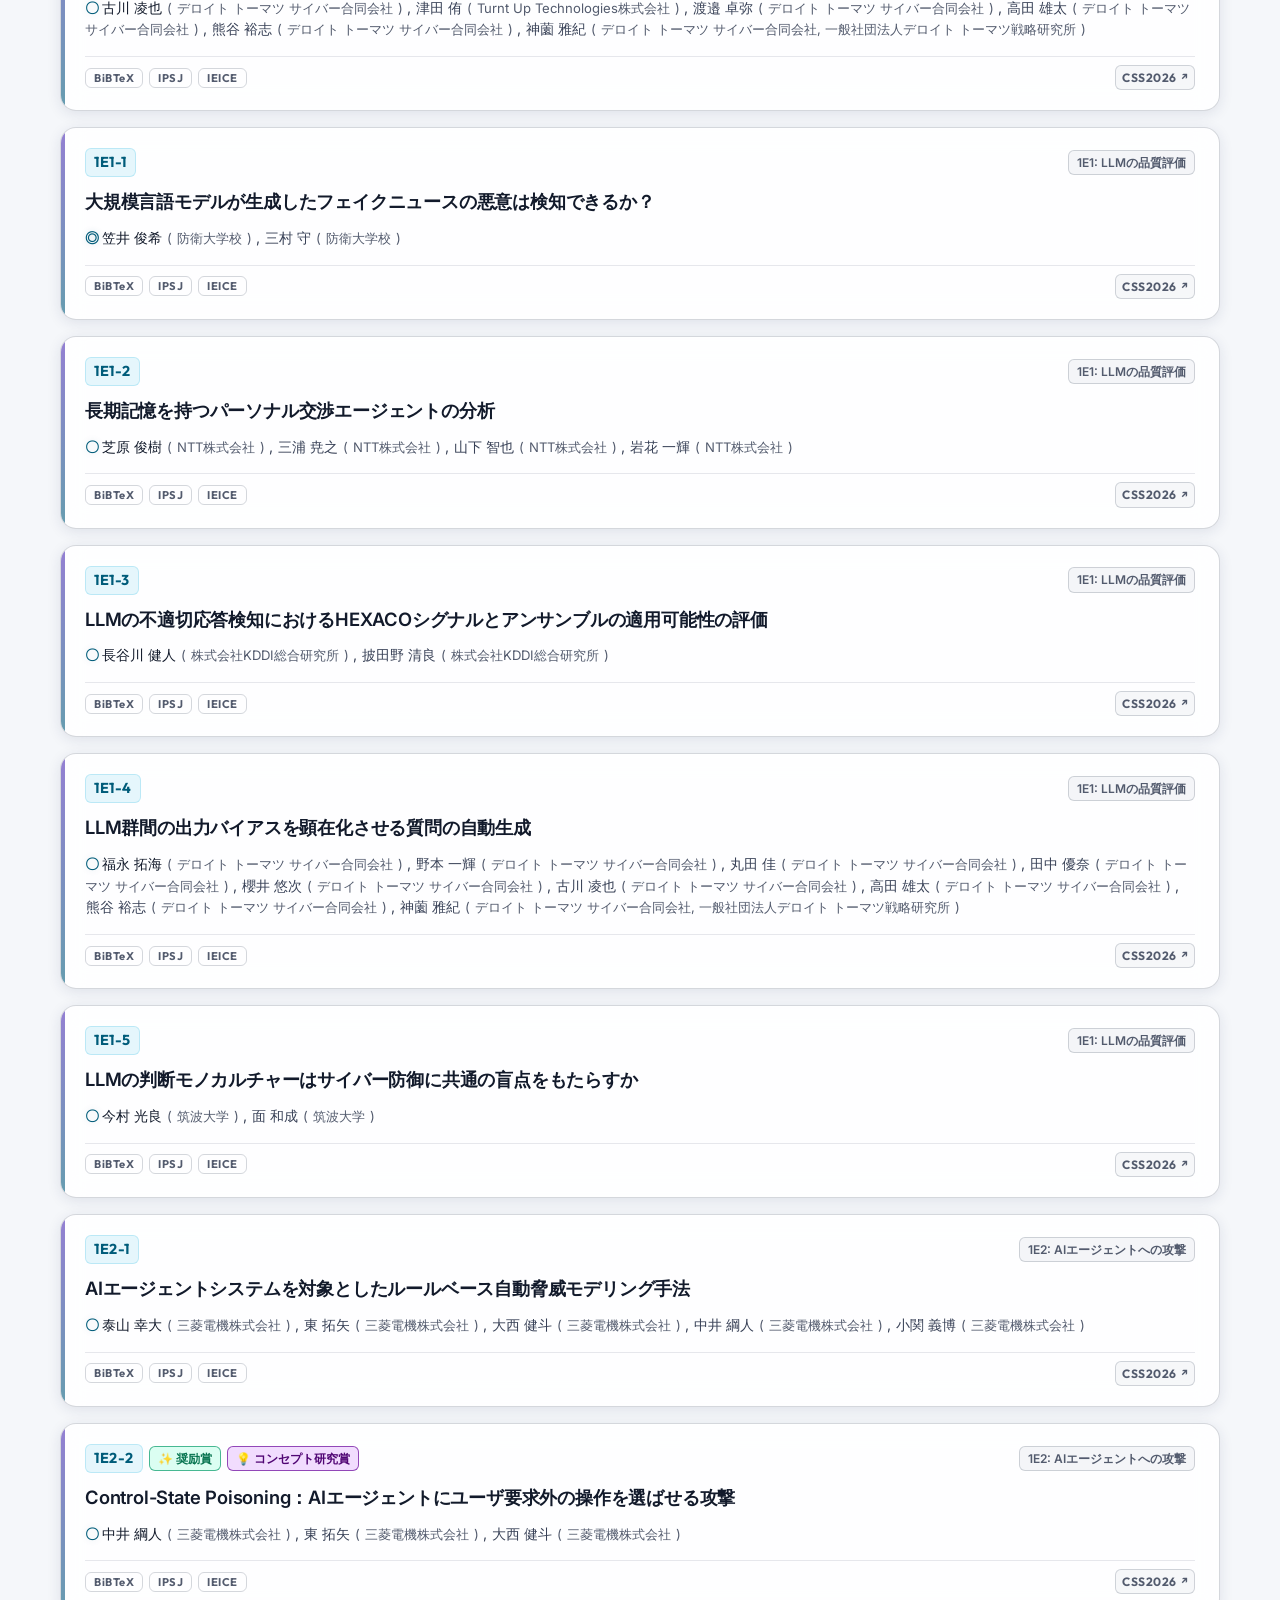
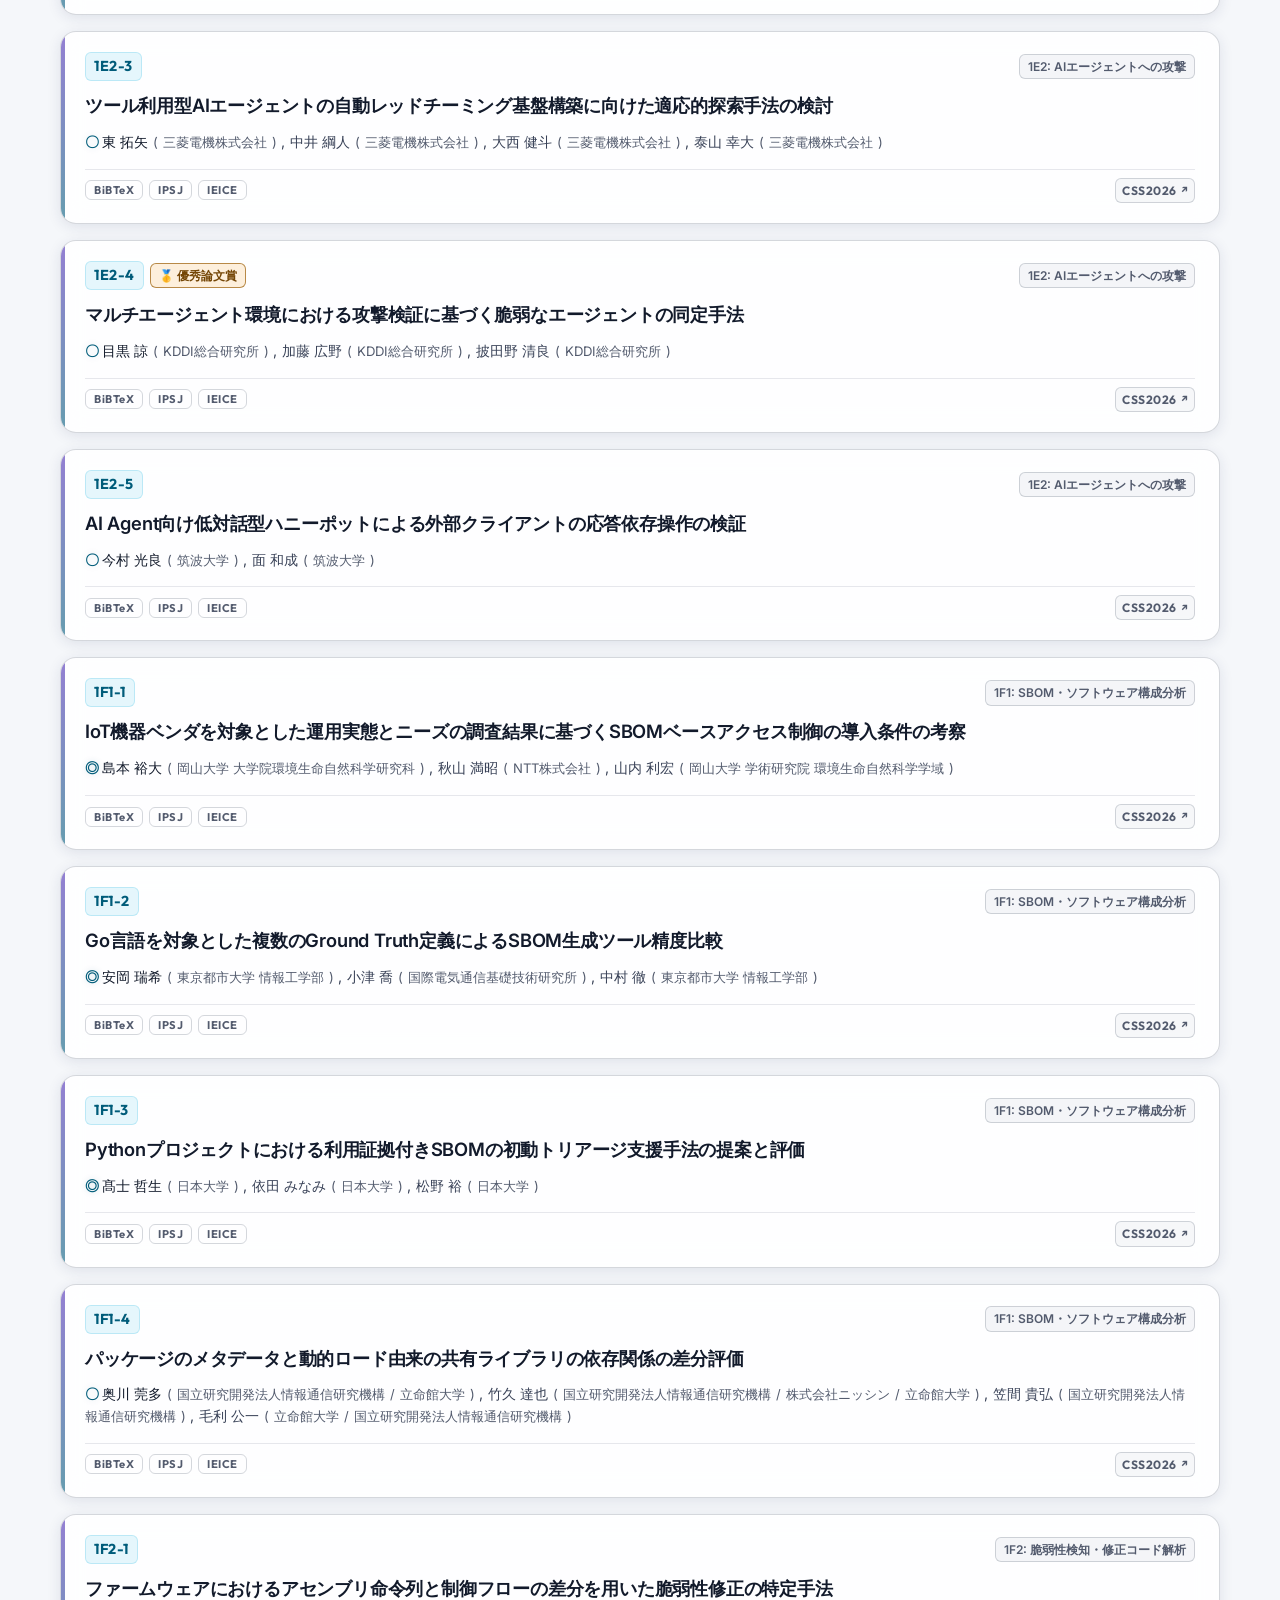
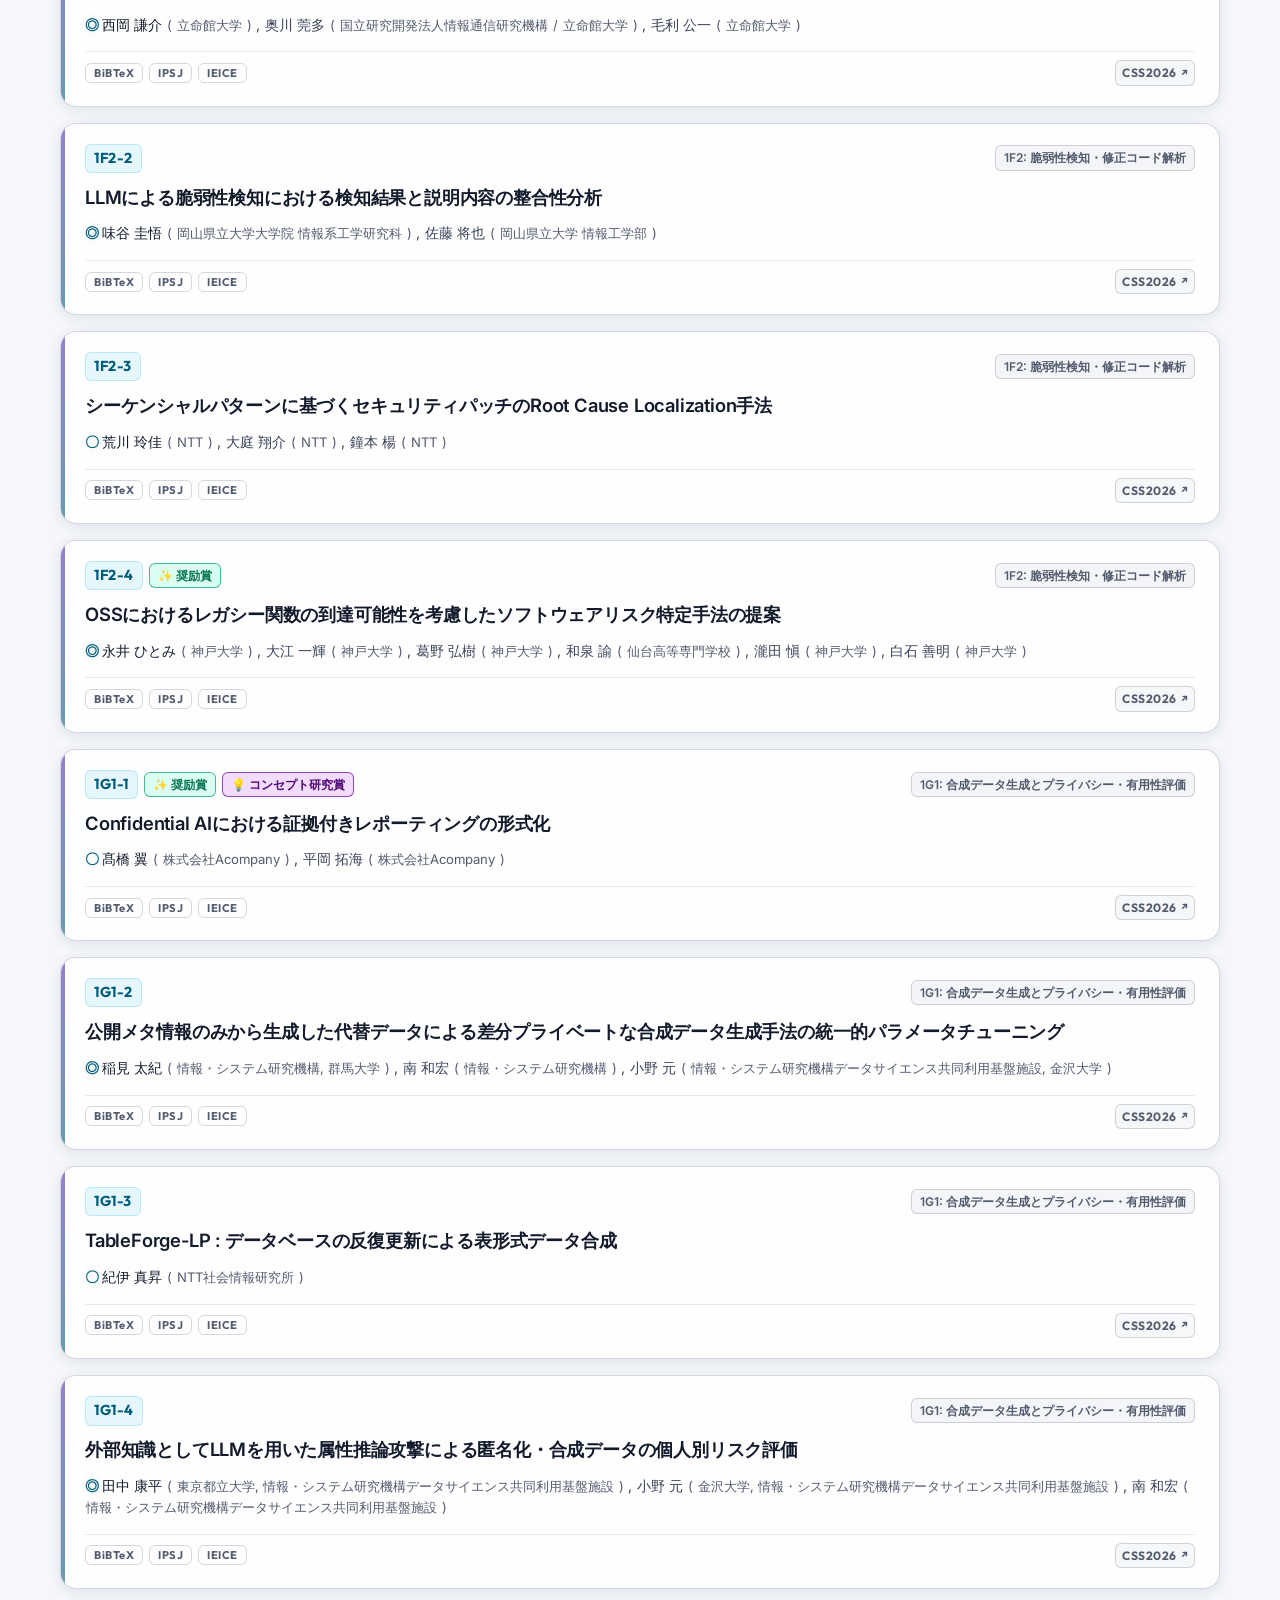
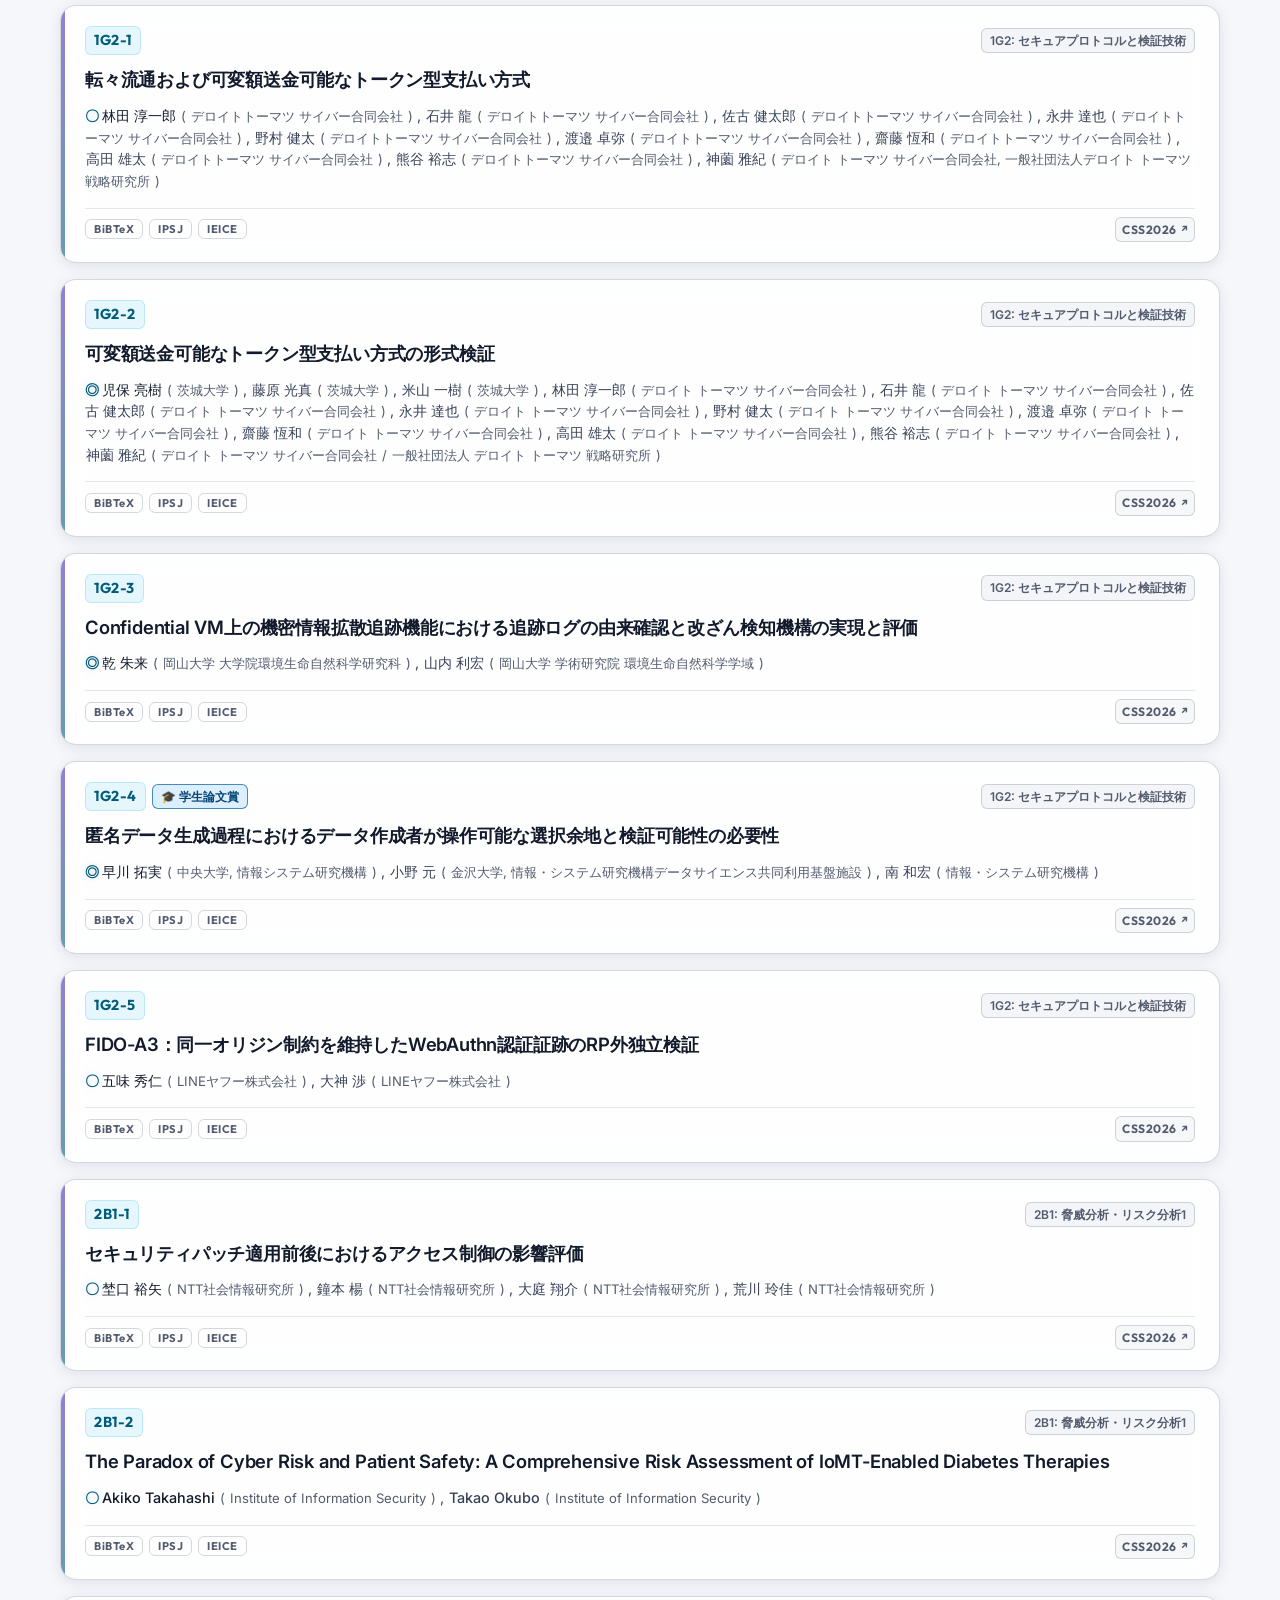
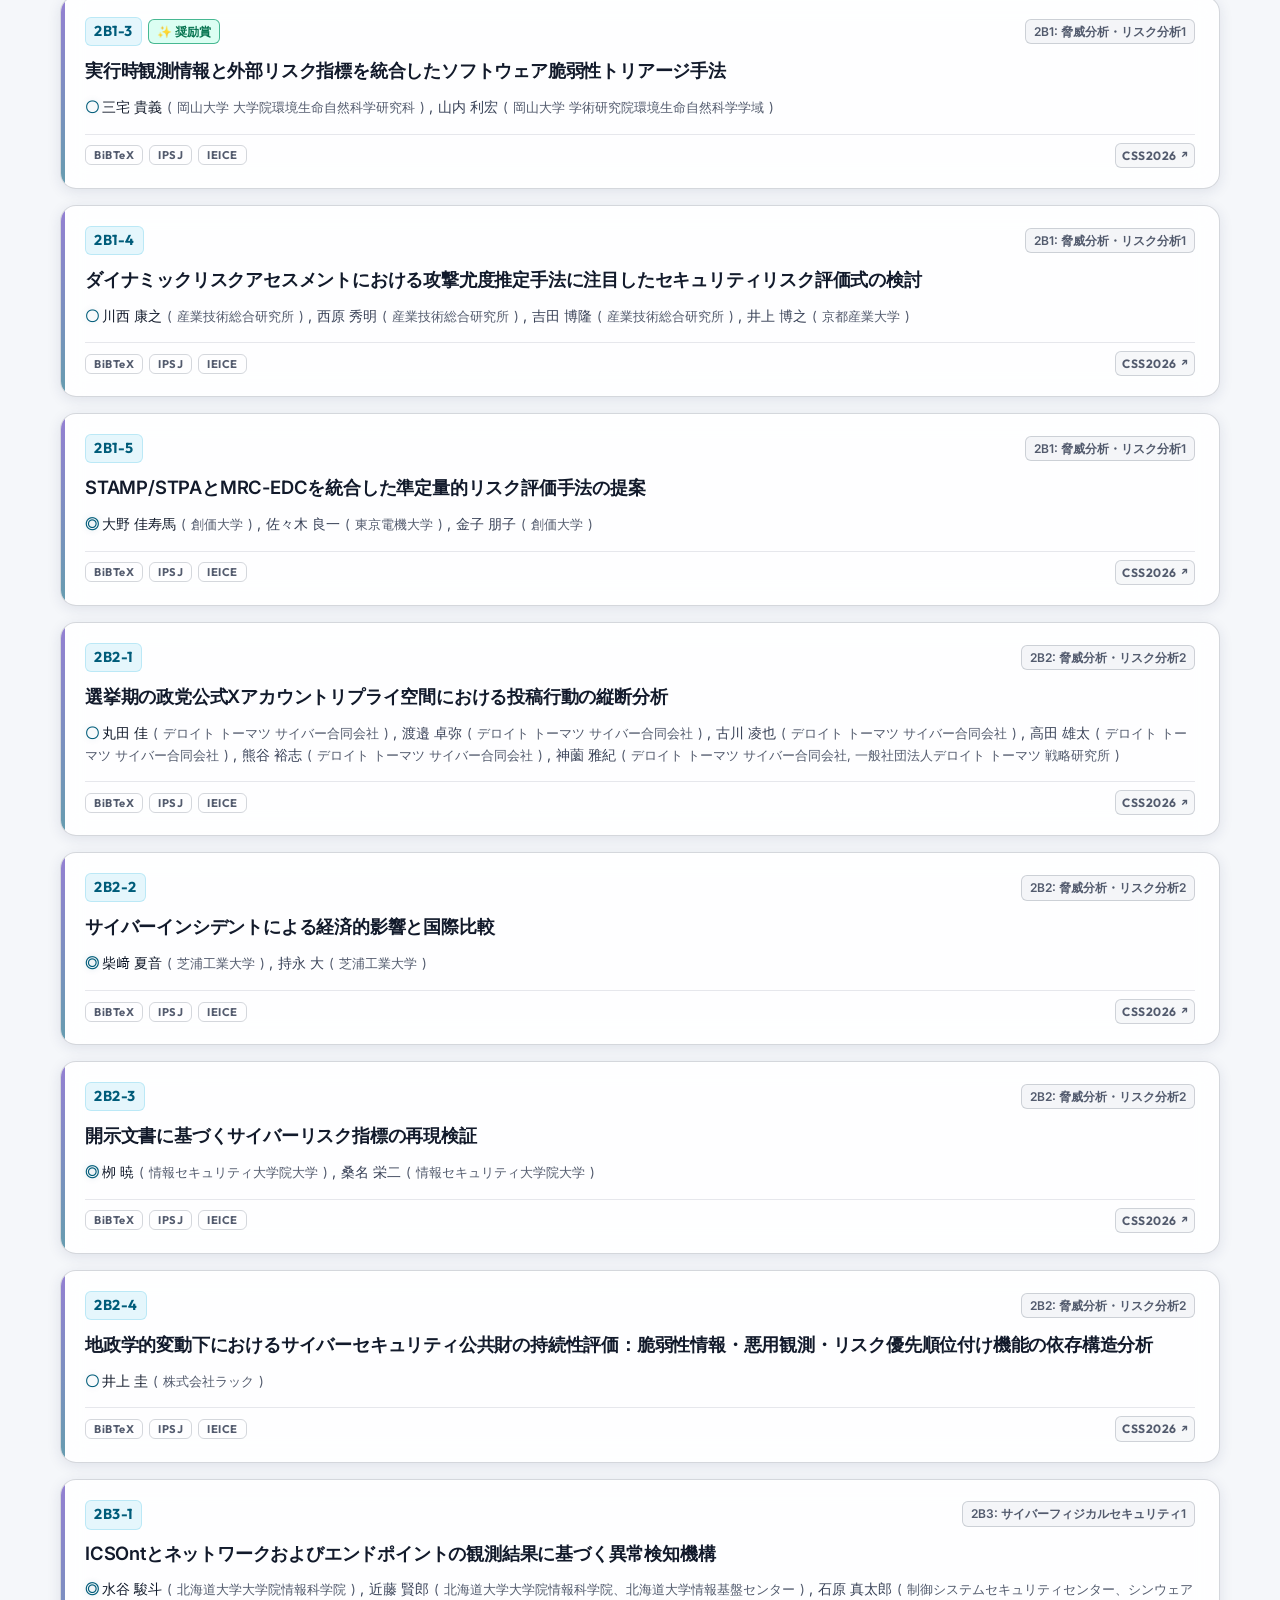
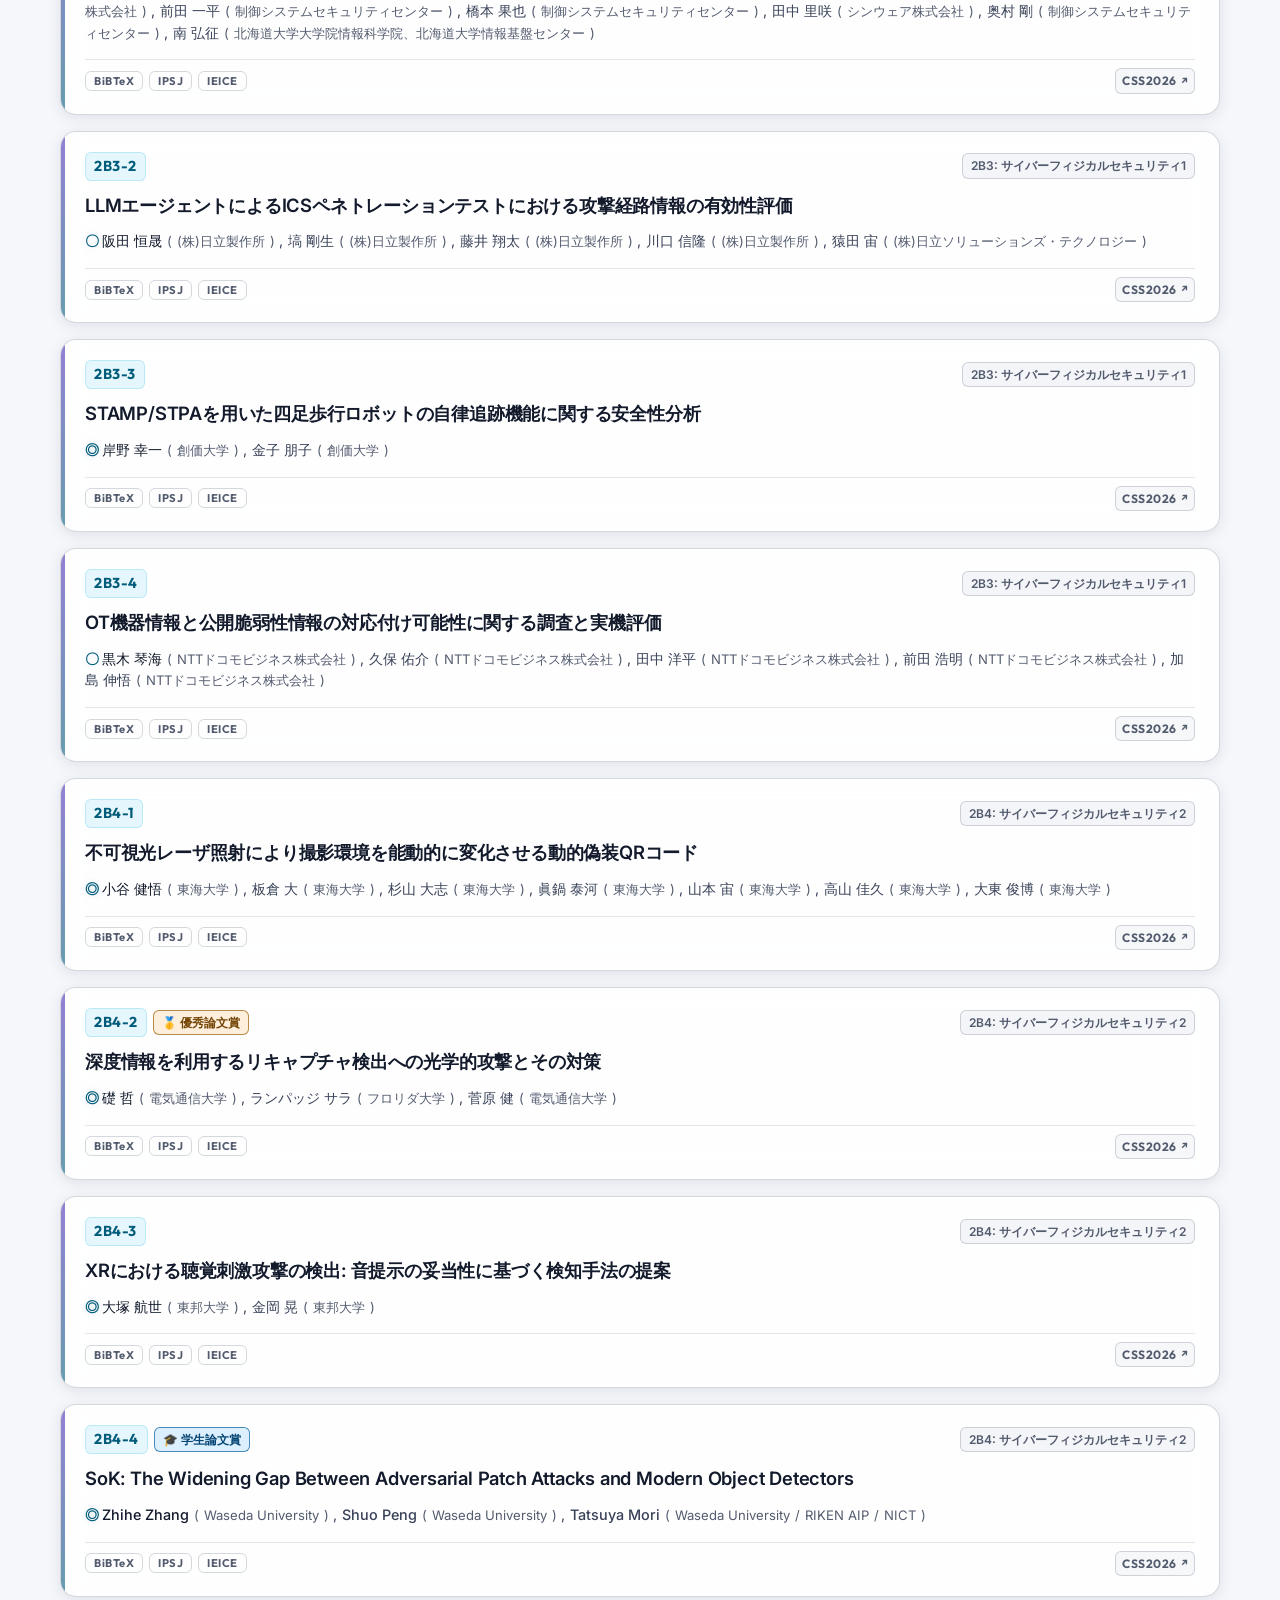
==== commit 5cdfa498: "feat(nav): add top bar with feature nav (index) and back link (wordcloud) - index.html: ヘッダー上部に機能ナビ(" ====
--- a/index.html
+++ b/index.html
@@ -52,20 +52,29 @@
     <div class="app-container">
         <!-- メインヘッダー -->
         <header class="app-header">
-            <!-- テーマ切替スイッチ (ダーク/ライト) -->
-            <button type="button" id="theme-toggle" class="theme-toggle" role="switch" aria-checked="true" aria-label="ダークモード" title="ダークモード / ライトモードを切り替え">
-                <span class="theme-toggle-label" id="theme-toggle-label">ダーク</span>
-                <span class="theme-toggle-track" aria-hidden="true">
-                    <span class="theme-toggle-thumb"></span>
-                    <svg class="icon-sun" viewBox="0 0 24 24" fill="none" stroke="currentColor" stroke-width="2.4" stroke-linecap="round" stroke-linejoin="round">
-                        <circle cx="12" cy="12" r="4"/>
-                        <path d="M12 2v2M12 20v2M4.9 4.9l1.4 1.4M17.7 17.7l1.4 1.4M2 12h2M20 12h2M4.9 19.1l1.4-1.4M17.7 6.3l1.4-1.4"/>
-                    </svg>
-                    <svg class="icon-moon" viewBox="0 0 24 24" fill="none" stroke="currentColor" stroke-width="2.4" stroke-linecap="round" stroke-linejoin="round">
-                        <path d="M21 12.8A9 9 0 1 1 11.2 3a7 7 0 0 0 9.8 9.8z"/>
-                    </svg>
-                </span>
-            </button>
+            <div class="app-topbar">
+                <nav class="site-nav" aria-label="機能メニュー">
+                    <ul>
+                        <li><a href="index.html" aria-current="page">論文検索</a></li>
+                        <li><a href="wordcloud.html">ワードクラウド</a></li>
+                    </ul>
+                </nav>
+                <!-- テーマ切替スイッチ (ダーク/ライト) -->
+                <button type="button" id="theme-toggle" class="theme-toggle" role="switch" aria-checked="true" aria-label="ダークモード" title="ダークモード / ライトモードを切り替え">
+                    <span class="theme-toggle-label" id="theme-toggle-label">ダーク</span>
+                    <span class="theme-toggle-track" aria-hidden="true">
+                        <span class="theme-toggle-thumb"></span>
+                        <svg class="icon-sun" viewBox="0 0 24 24" fill="none" stroke="currentColor" stroke-width="2.4" stroke-linecap="round" stroke-linejoin="round">
+                            <circle cx="12" cy="12" r="4"/>
+                            <path d="M12 2v2M12 20v2M4.9 4.9l1.4 1.4M17.7 17.7l1.4 1.4M2 12h2M20 12h2M4.9 19.1l1.4-1.4M17.7 6.3l1.4-1.4"/>
+                        </svg>
+                        <svg class="icon-moon" viewBox="0 0 24 24" fill="none" stroke="currentColor" stroke-width="2.4" stroke-linecap="round" stroke-linejoin="round">
+                            <path d="M21 12.8A9 9 0 1 1 11.2 3a7 7 0 0 0 9.8 9.8z"/>
+                        </svg>
+                    </span>
+                </button>
+            </div>
+
             <div class="logo-area">
                 <span class="logo-icon">
                     <svg width="24" height="24" viewBox="0 0 24 24" fill="none" xmlns="http://www.w3.org/2000/svg">
--- a/css/style.css
+++ b/css/style.css
@@ -184,7 +184,7 @@
 .app-container {
     max-width: 1200px;
     margin: 0 auto;
-    padding: 40px 20px;
+    padding: 20px 20px 40px;
     display: flex;
     flex-direction: column;
     min-height: 100vh;
@@ -1088,9 +1088,7 @@
 
 /* 16. テーマ切替スイッチ (右上) */
 .theme-toggle {
-    position: absolute;
-    top: -28px;
-    right: 0;
+    position: relative;
     display: inline-flex;
     align-items: center;
     gap: 8px;
@@ -1170,3 +1168,60 @@
 @media (prefers-reduced-motion: reduce) {
     .theme-toggle-thumb, body { transition: none; }
 }
+
+/* 17. 上部バー: 機能ナビゲーション(左) と テーマ切替(右) */
+.app-topbar {
+    display: flex;
+    justify-content: space-between;
+    align-items: center;
+    flex-wrap: wrap;
+    gap: 10px 16px;
+    margin-bottom: 20px;
+    text-align: left;
+}
+
+.site-nav ul {
+    list-style: none;
+    display: flex;
+    flex-wrap: wrap;
+    gap: 6px;
+}
+
+.site-nav a,
+.back-link {
+    display: inline-flex;
+    align-items: center;
+    gap: 6px;
+    padding: 6px 14px;
+    border-radius: 999px;
+    border: 1px solid var(--border-color);
+    background: var(--field-bg-soft);
+    color: var(--text-muted);
+    font-size: 0.85rem;
+    font-weight: 600;
+    text-decoration: none;
+    transition: var(--transition-smooth);
+}
+
+.site-nav a:hover,
+.back-link:hover {
+    border-color: var(--primary);
+    color: var(--text-primary);
+    box-shadow: 0 0 12px var(--primary-glow);
+}
+
+/* 現在のページ: 色だけに頼らず、太字・下線・塗りで示す */
+.site-nav a[aria-current="page"] {
+    color: var(--on-primary);
+    background: var(--primary);
+    border-color: var(--primary);
+    text-decoration: underline;
+    text-underline-offset: 4px;
+    cursor: default;
+}
+
+.site-nav a:focus-visible,
+.back-link:focus-visible {
+    outline: 3px solid var(--primary);
+    outline-offset: 2px;
+}
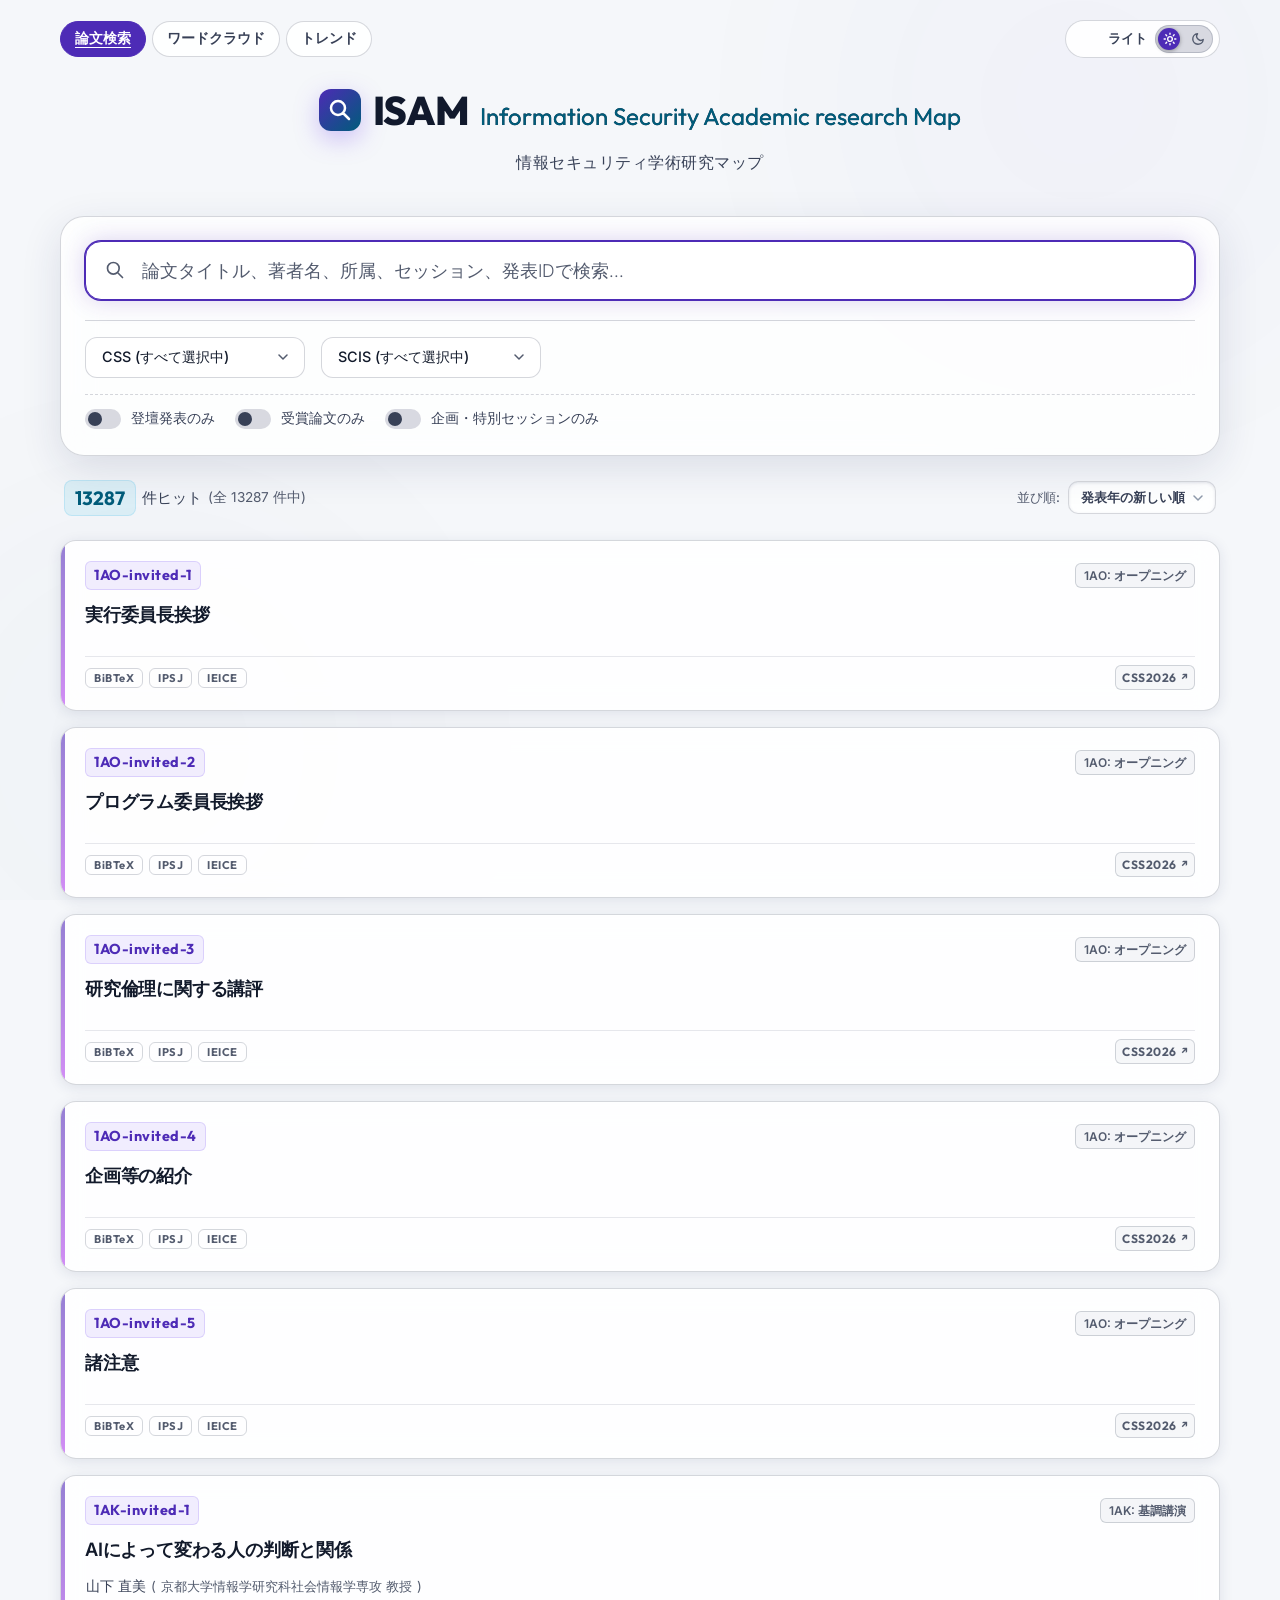
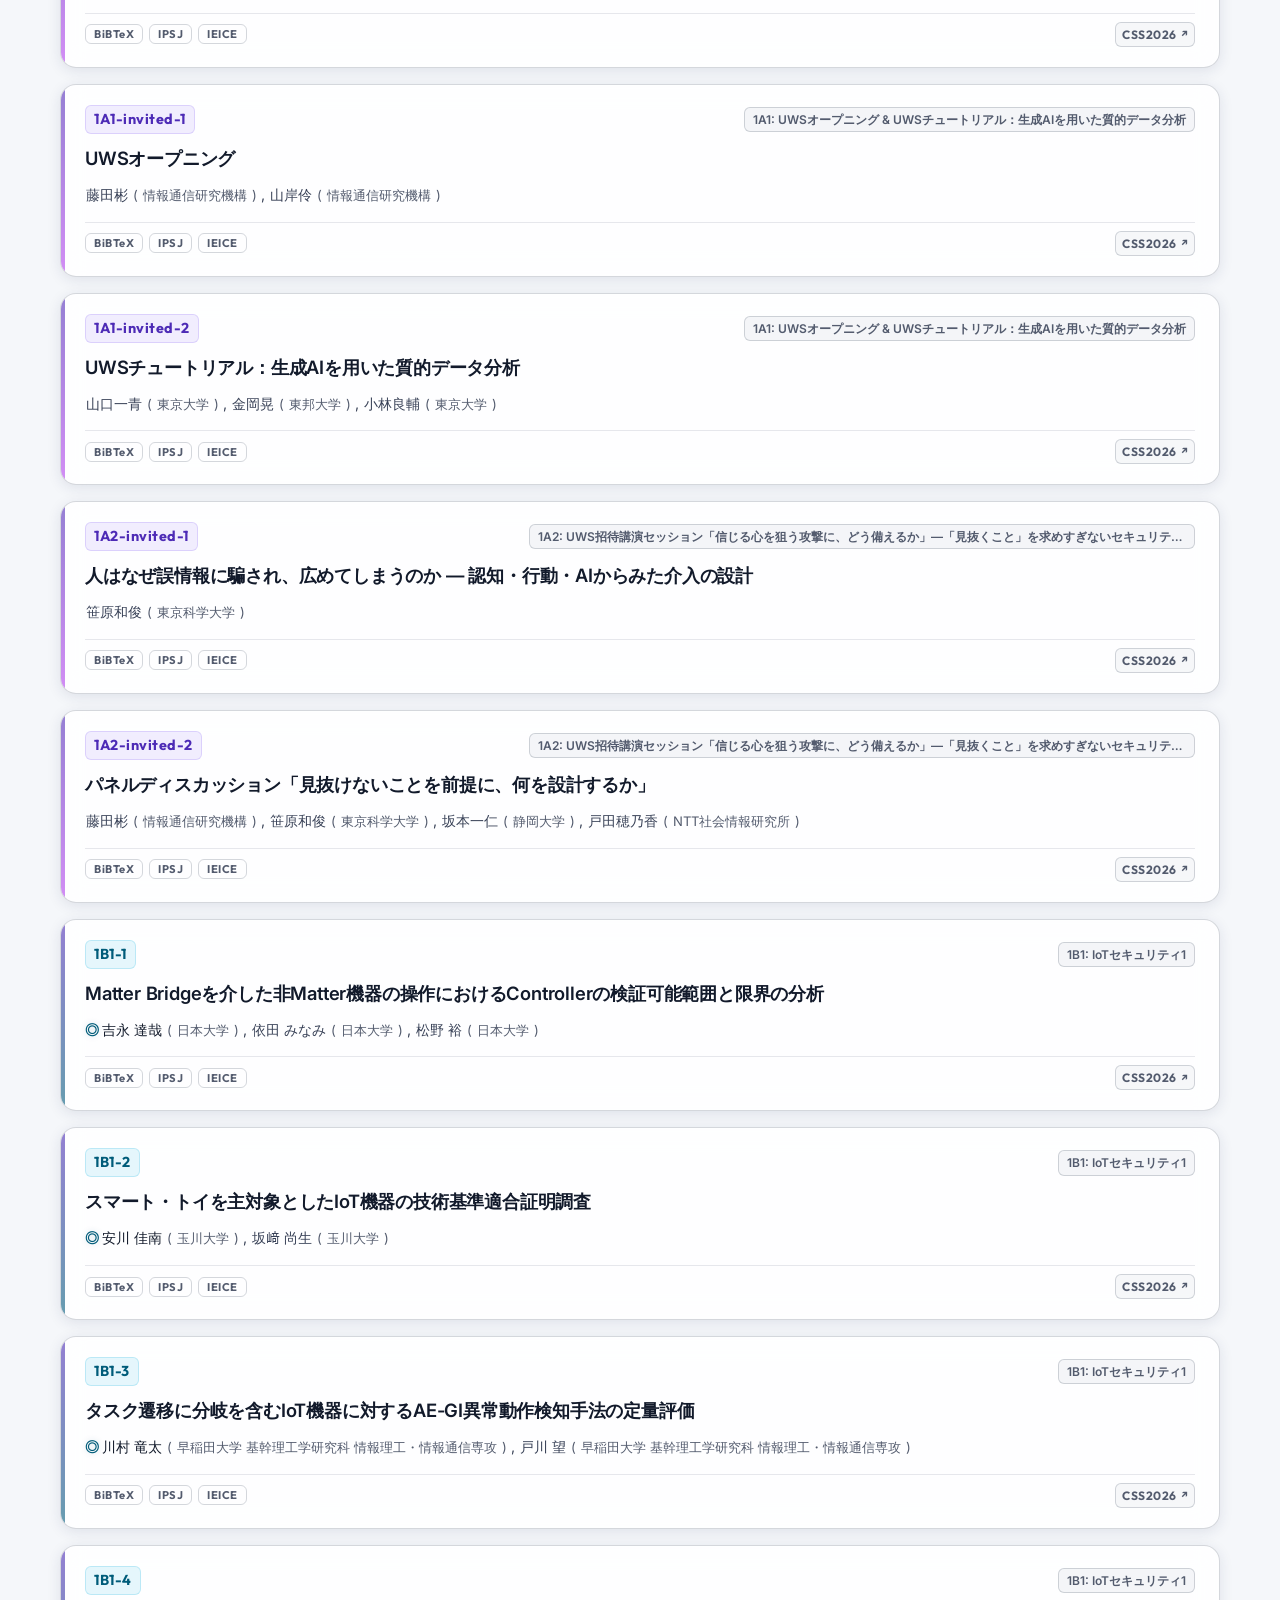
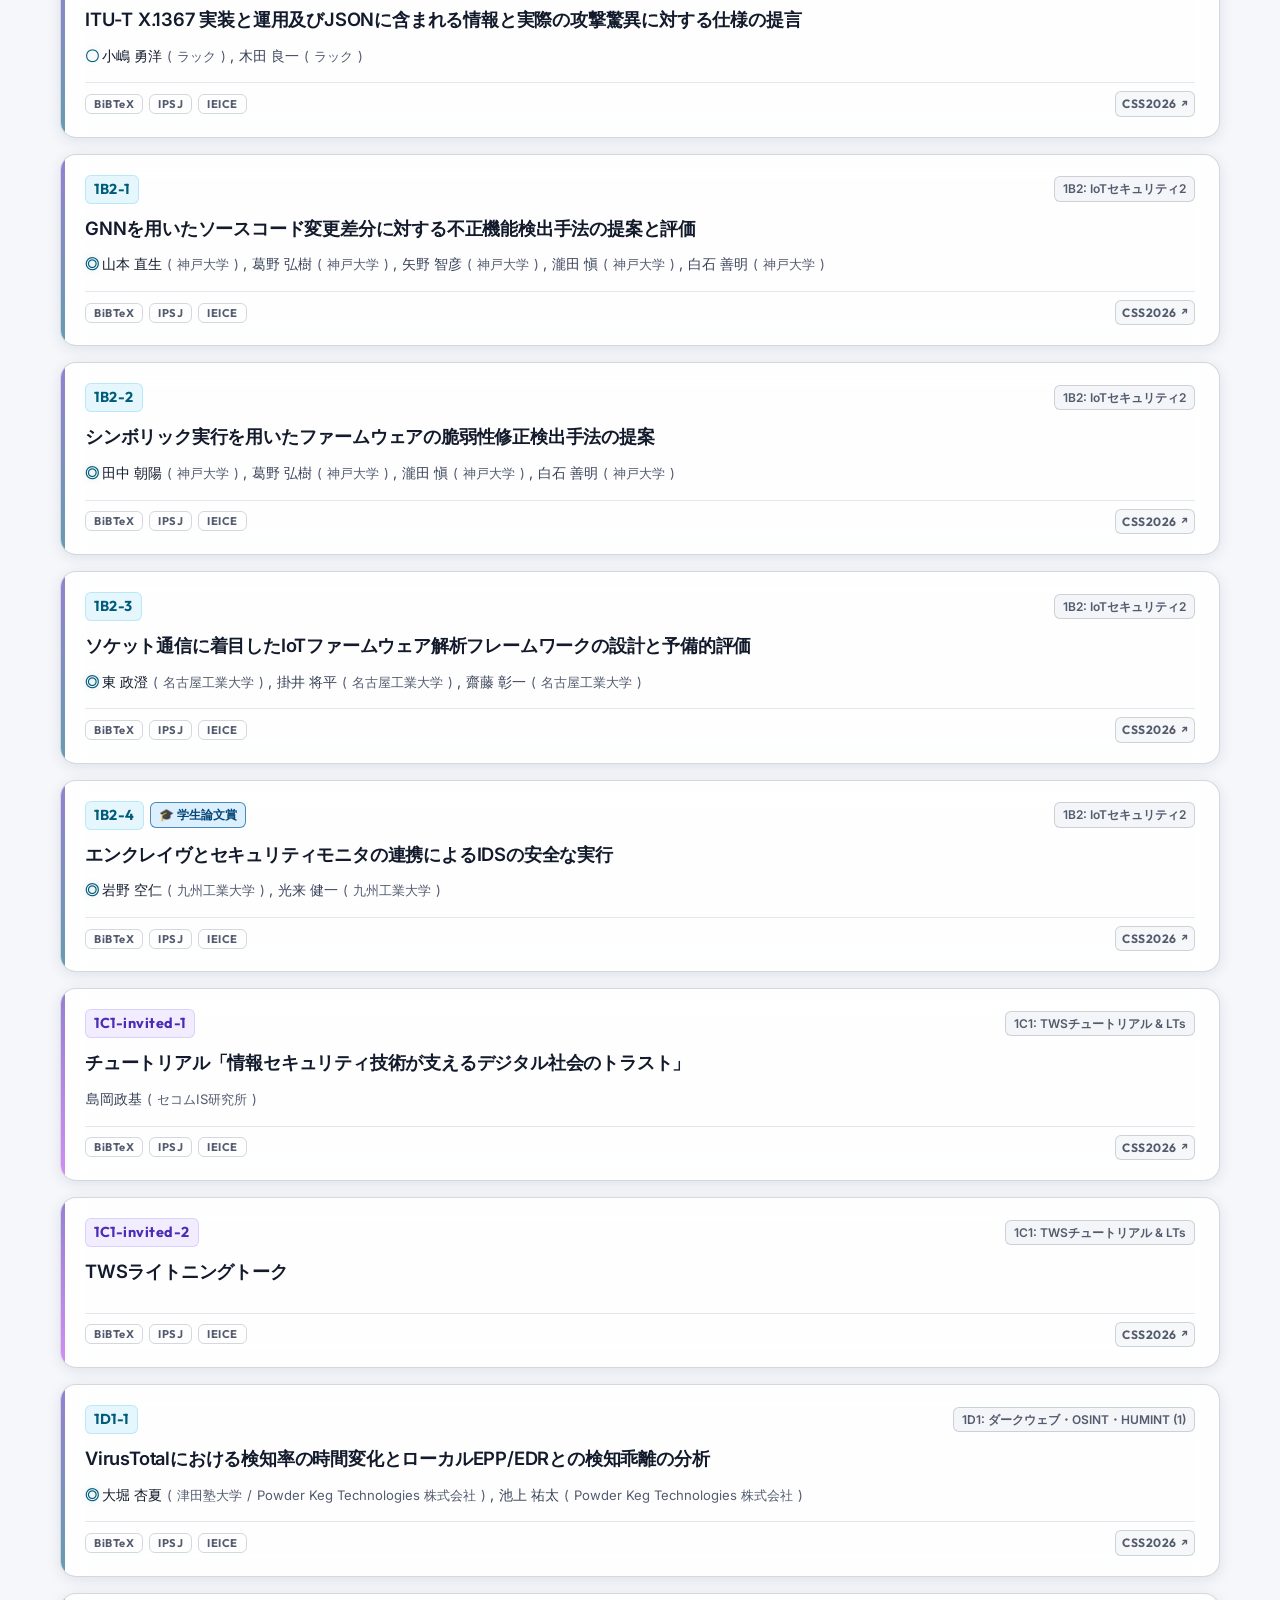
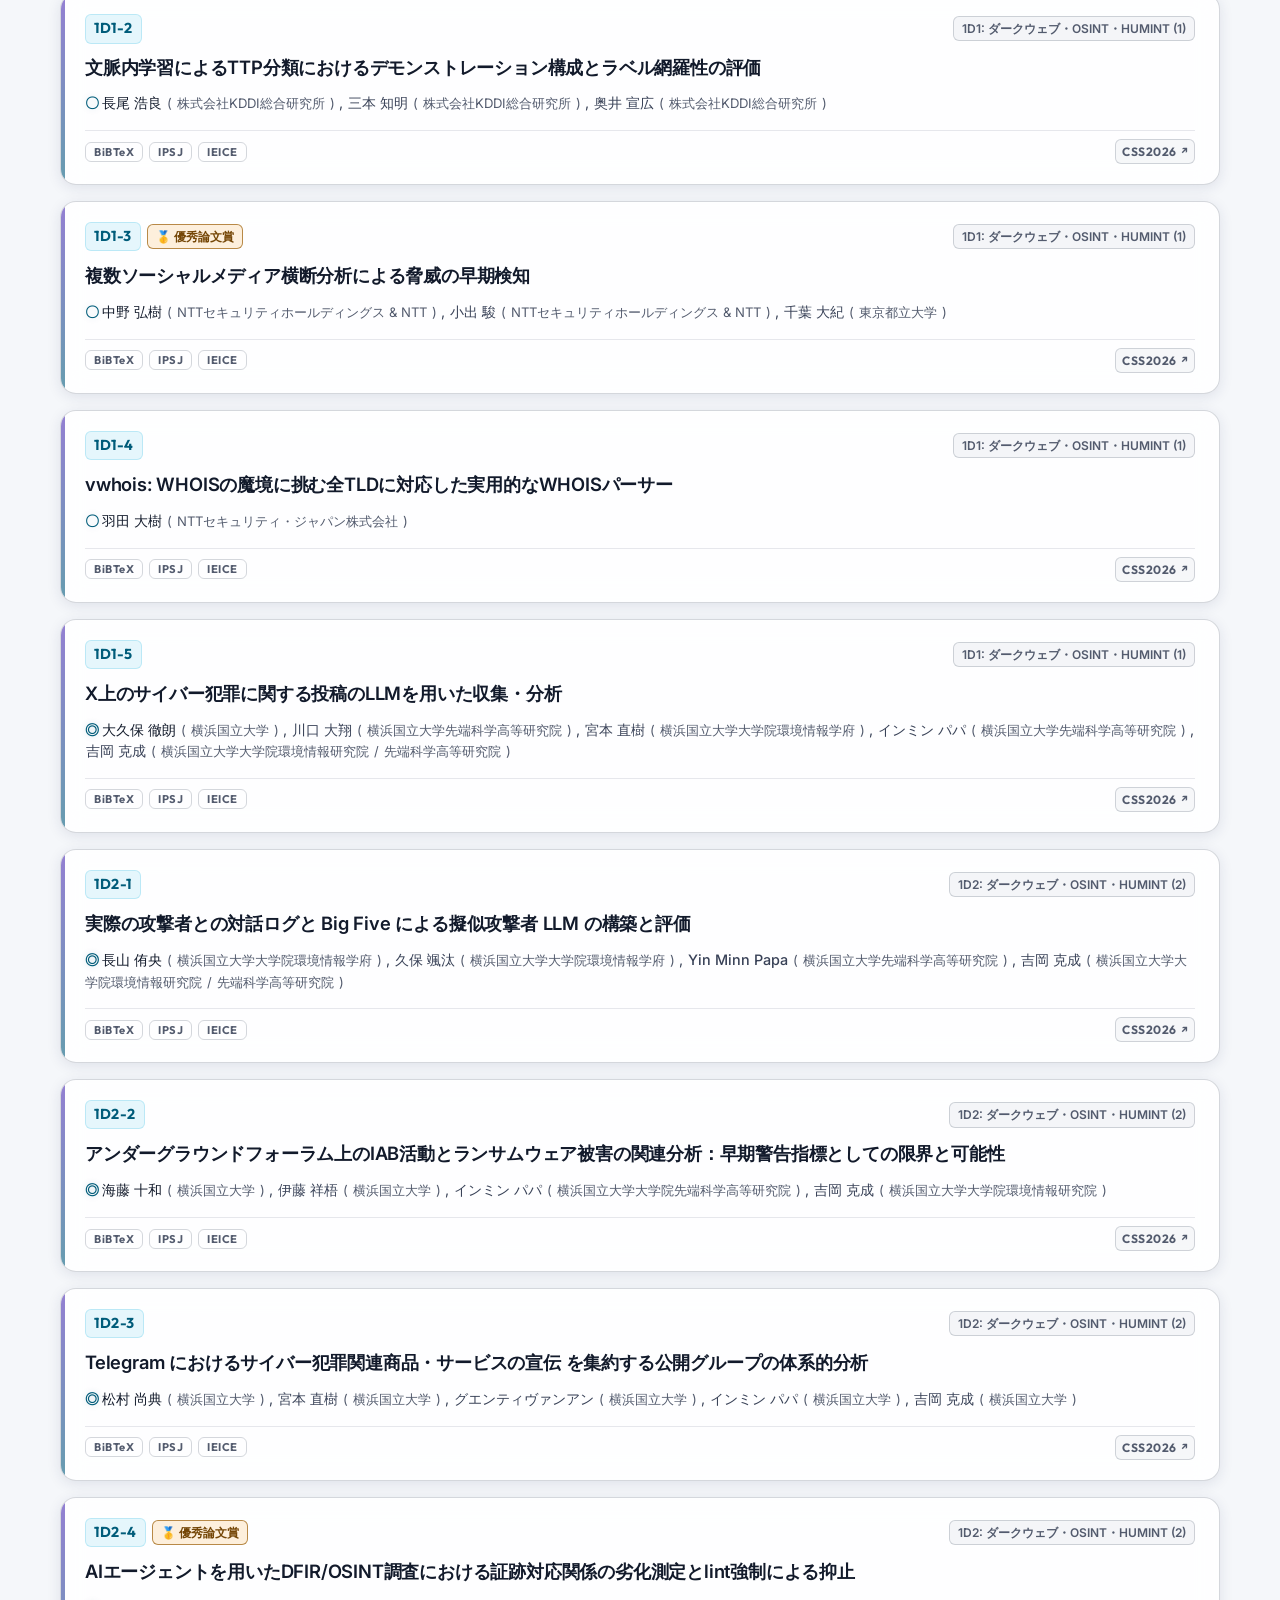
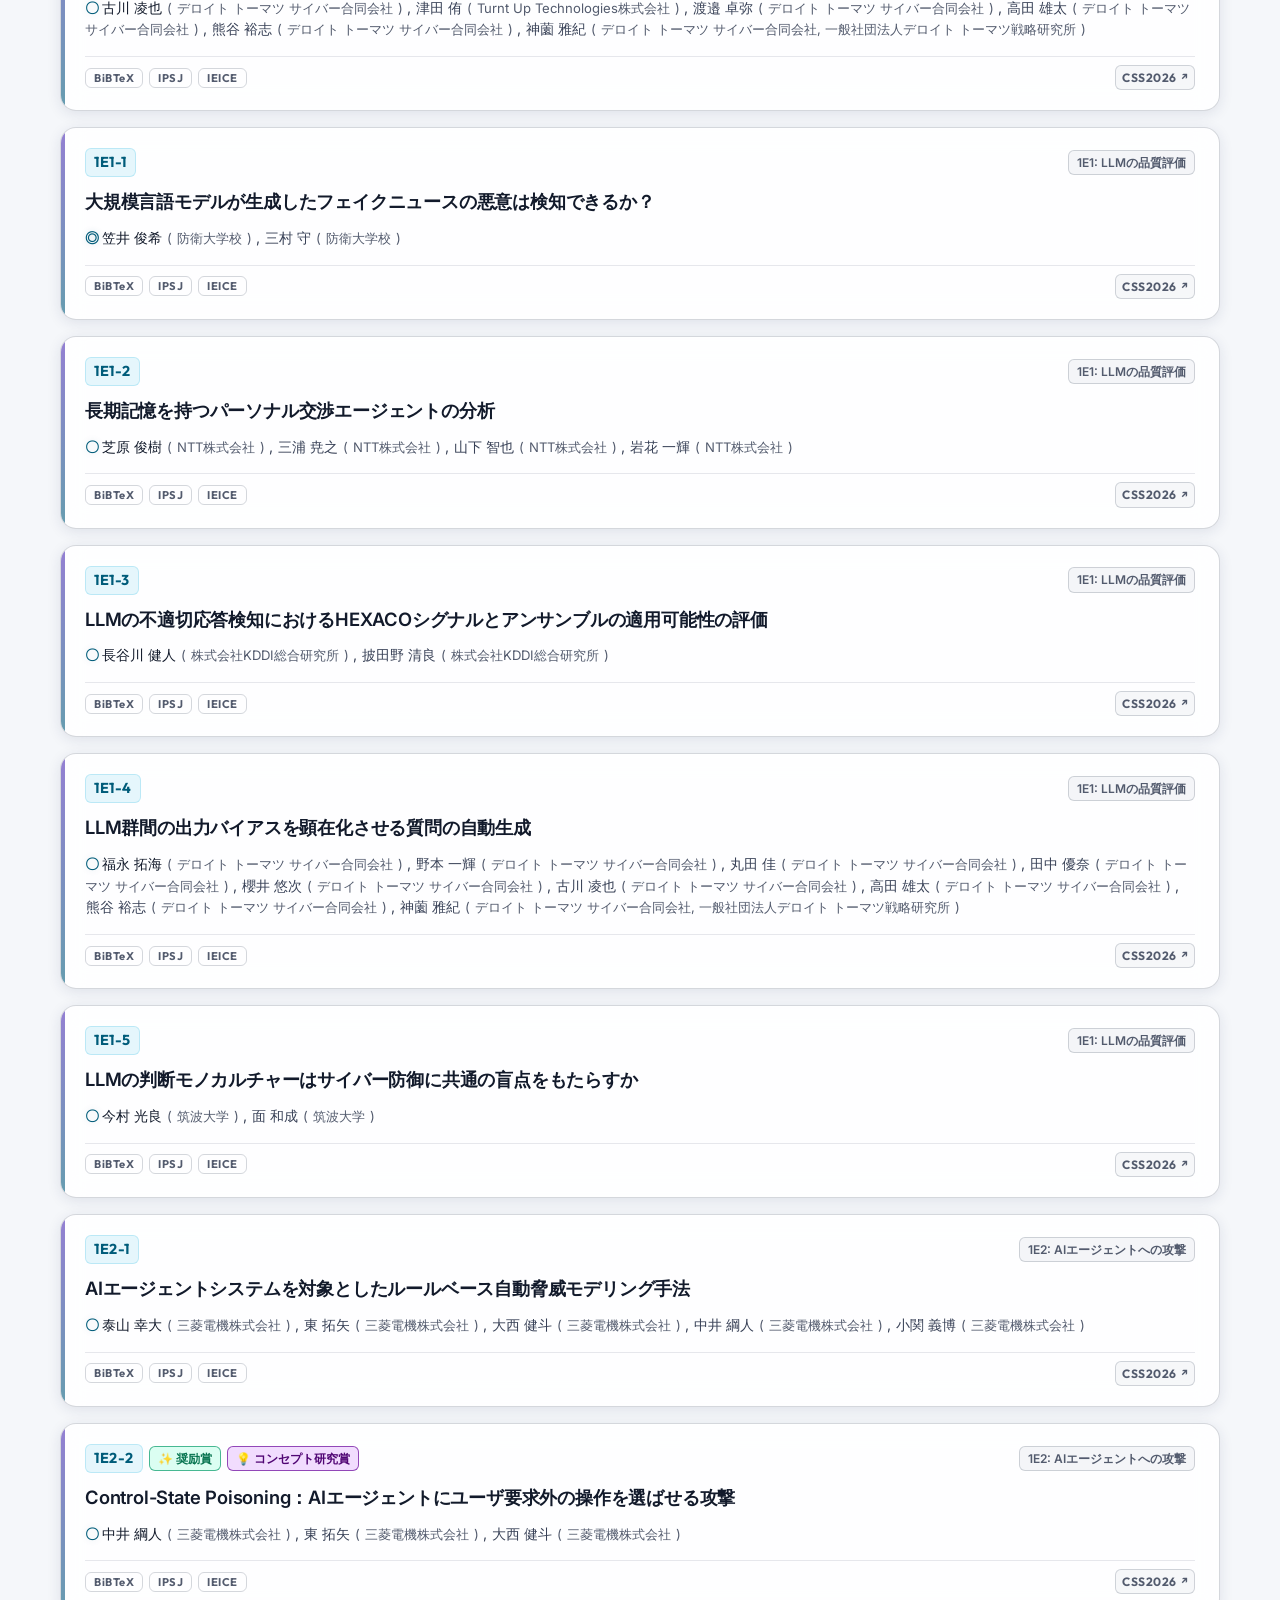
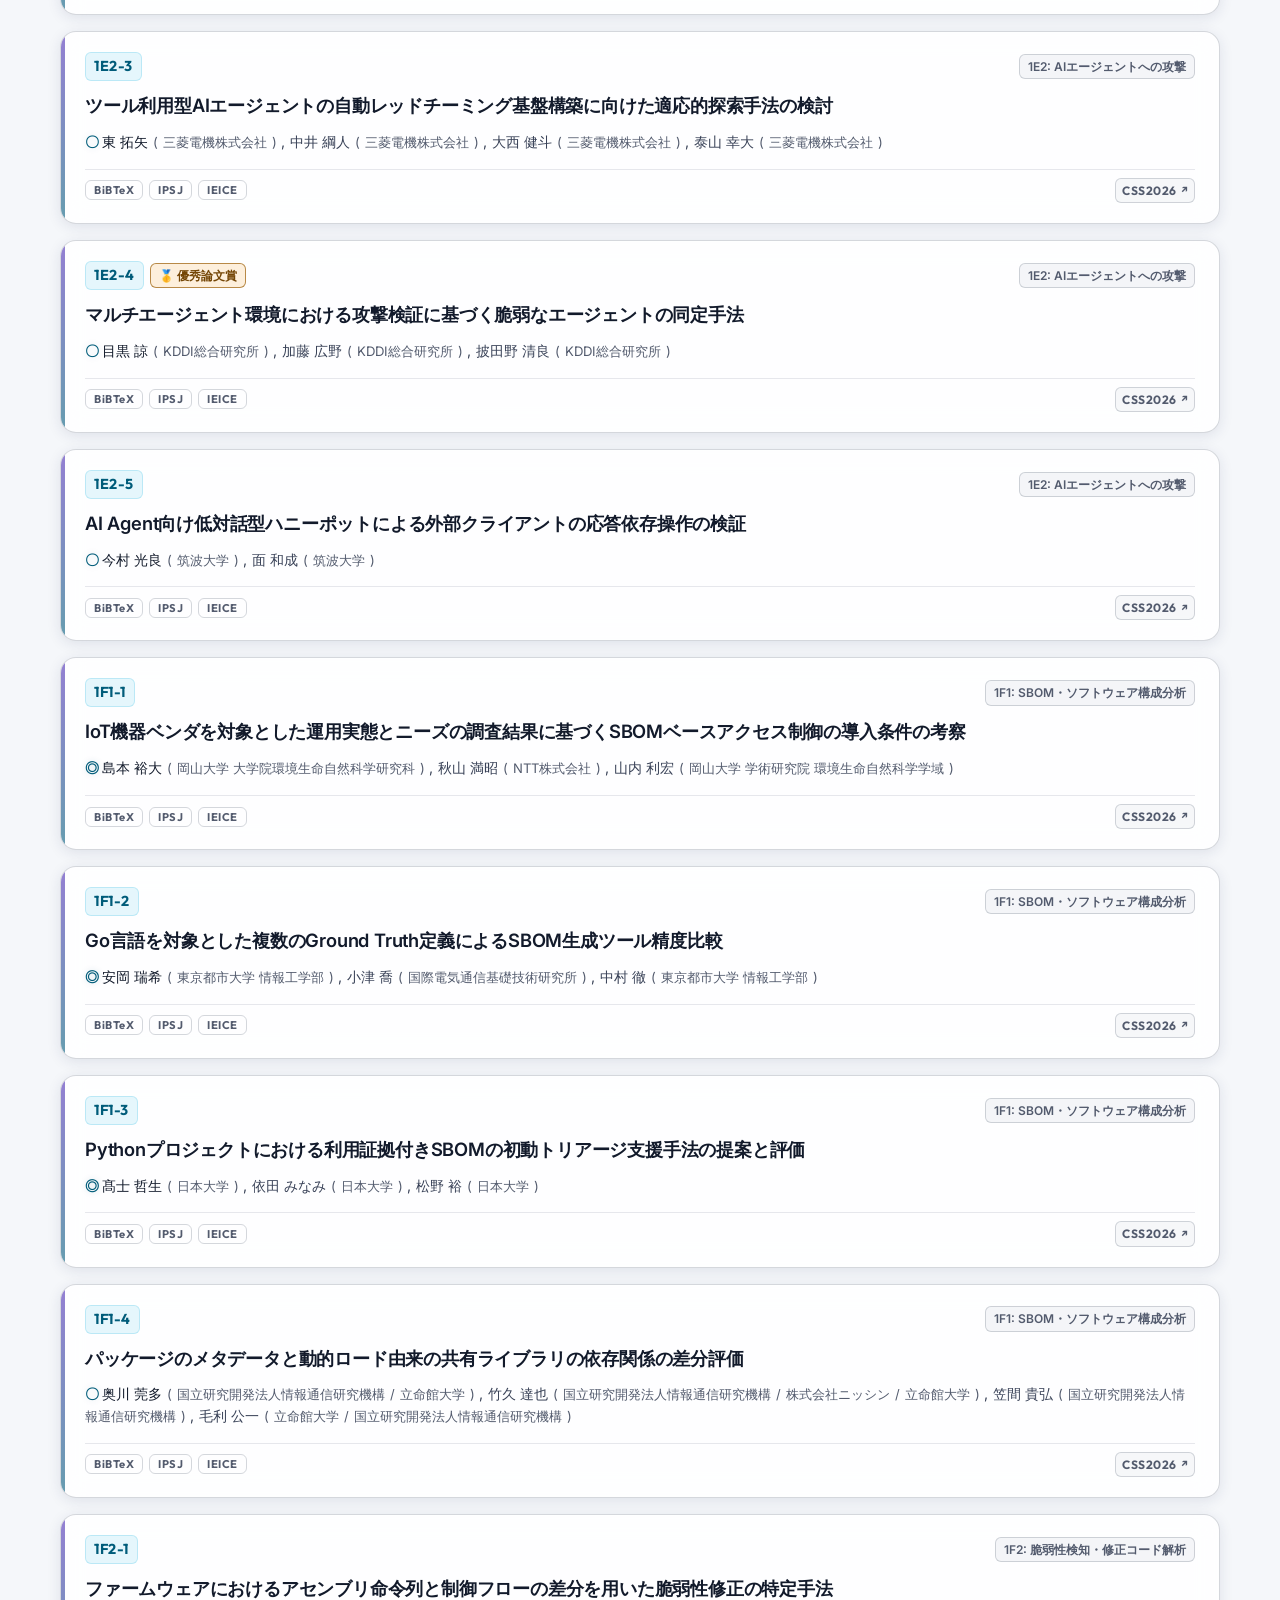
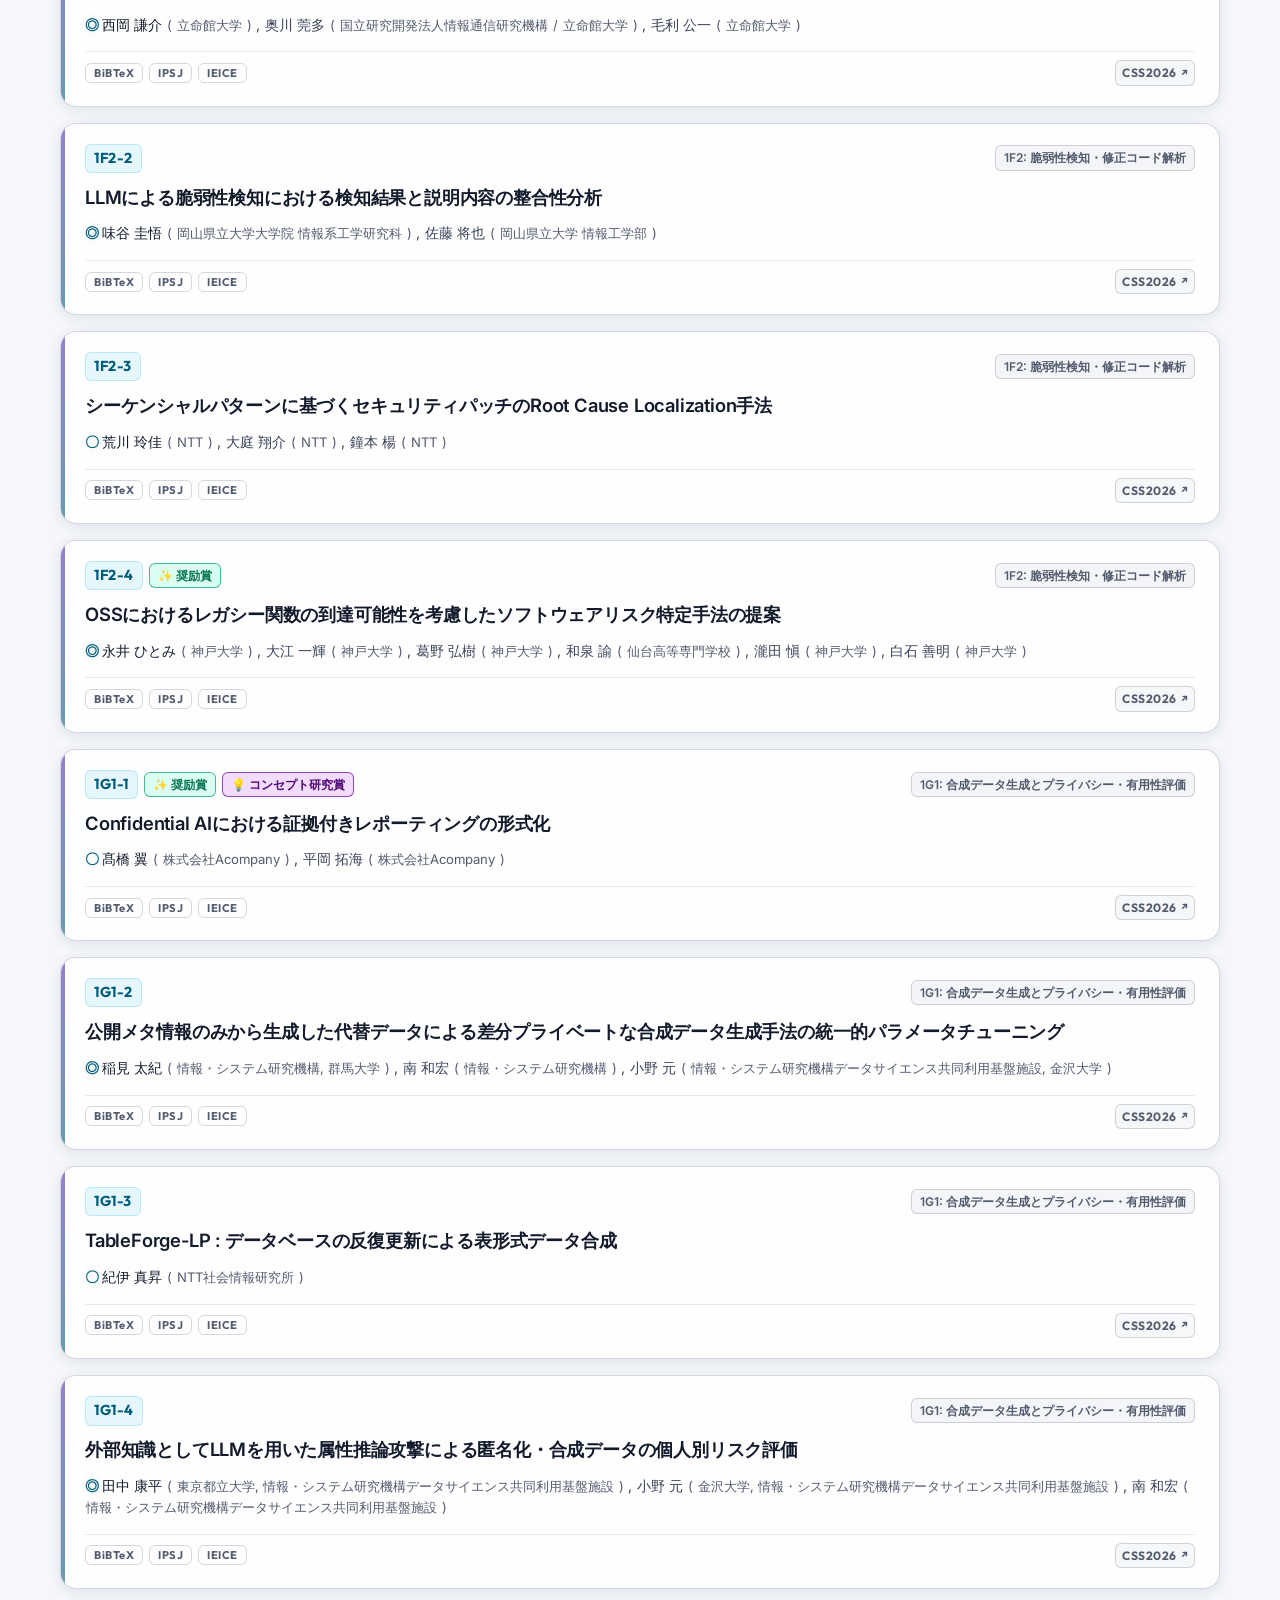
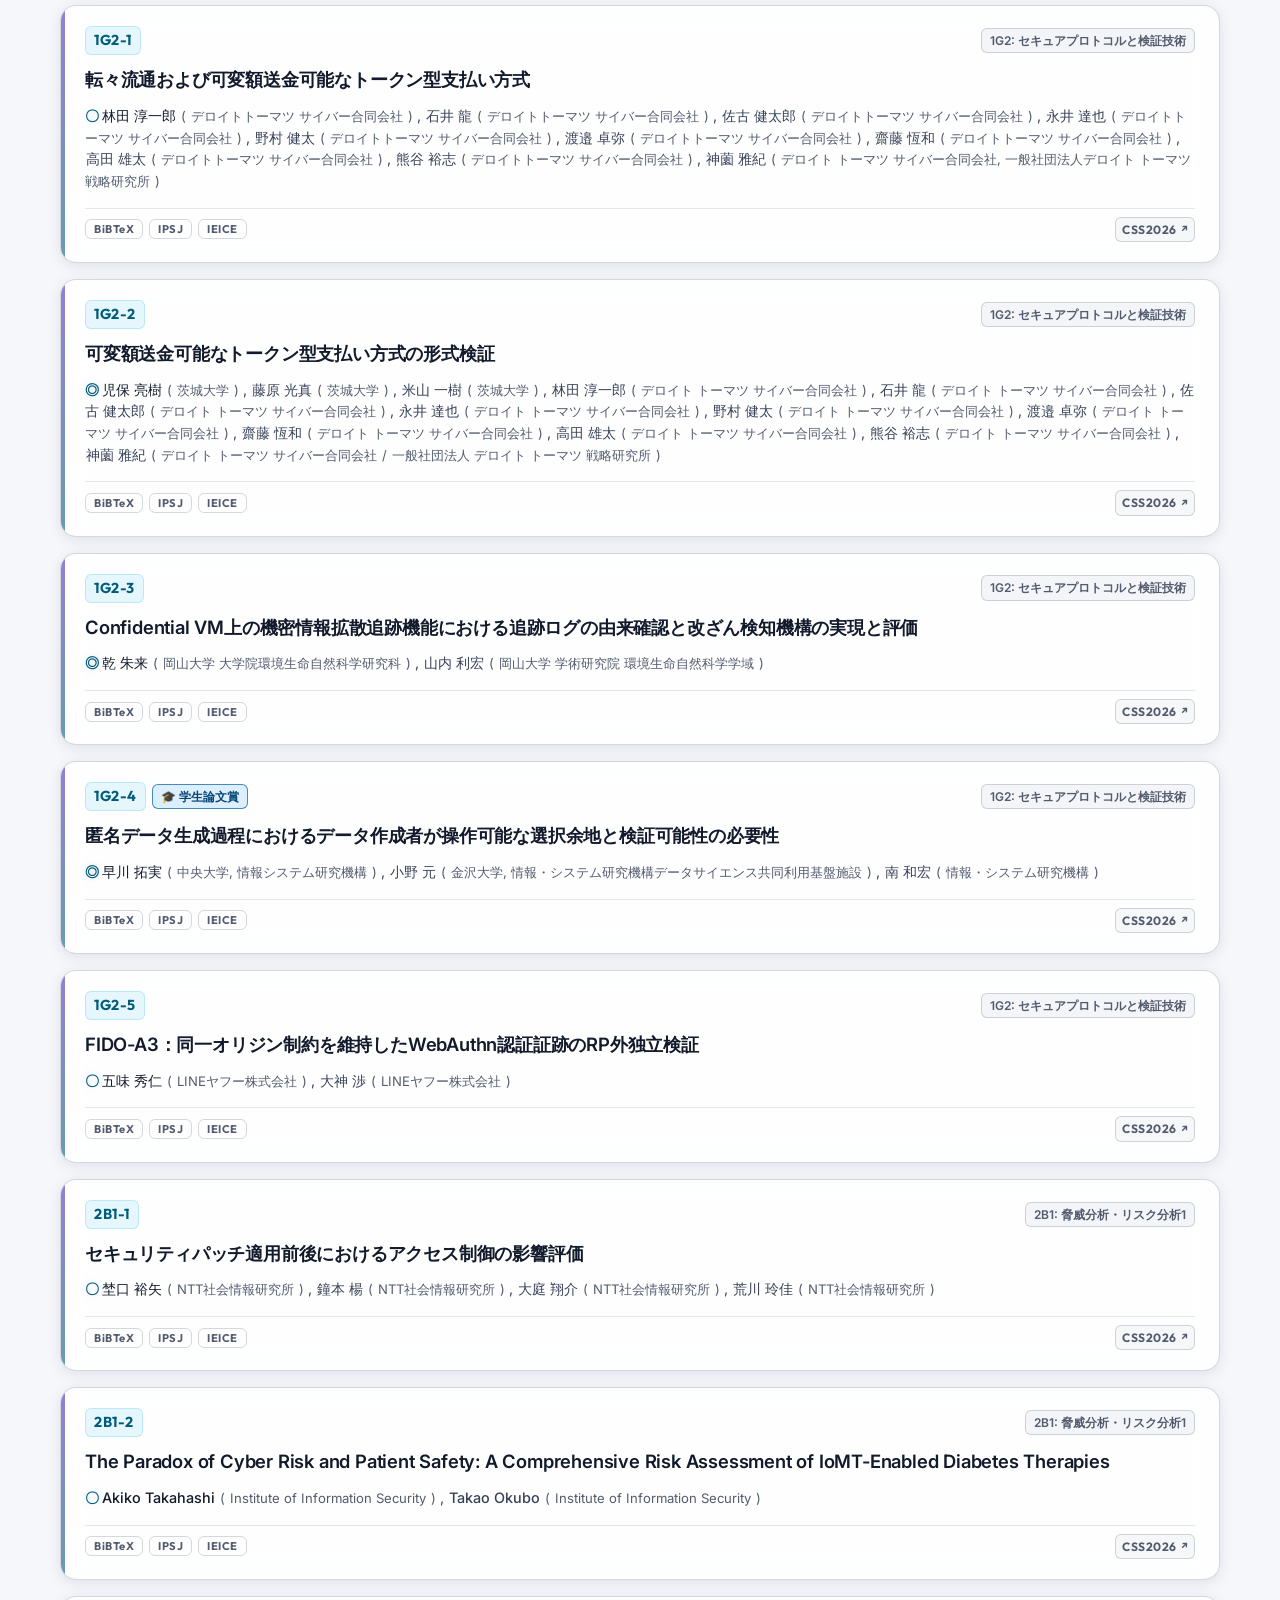
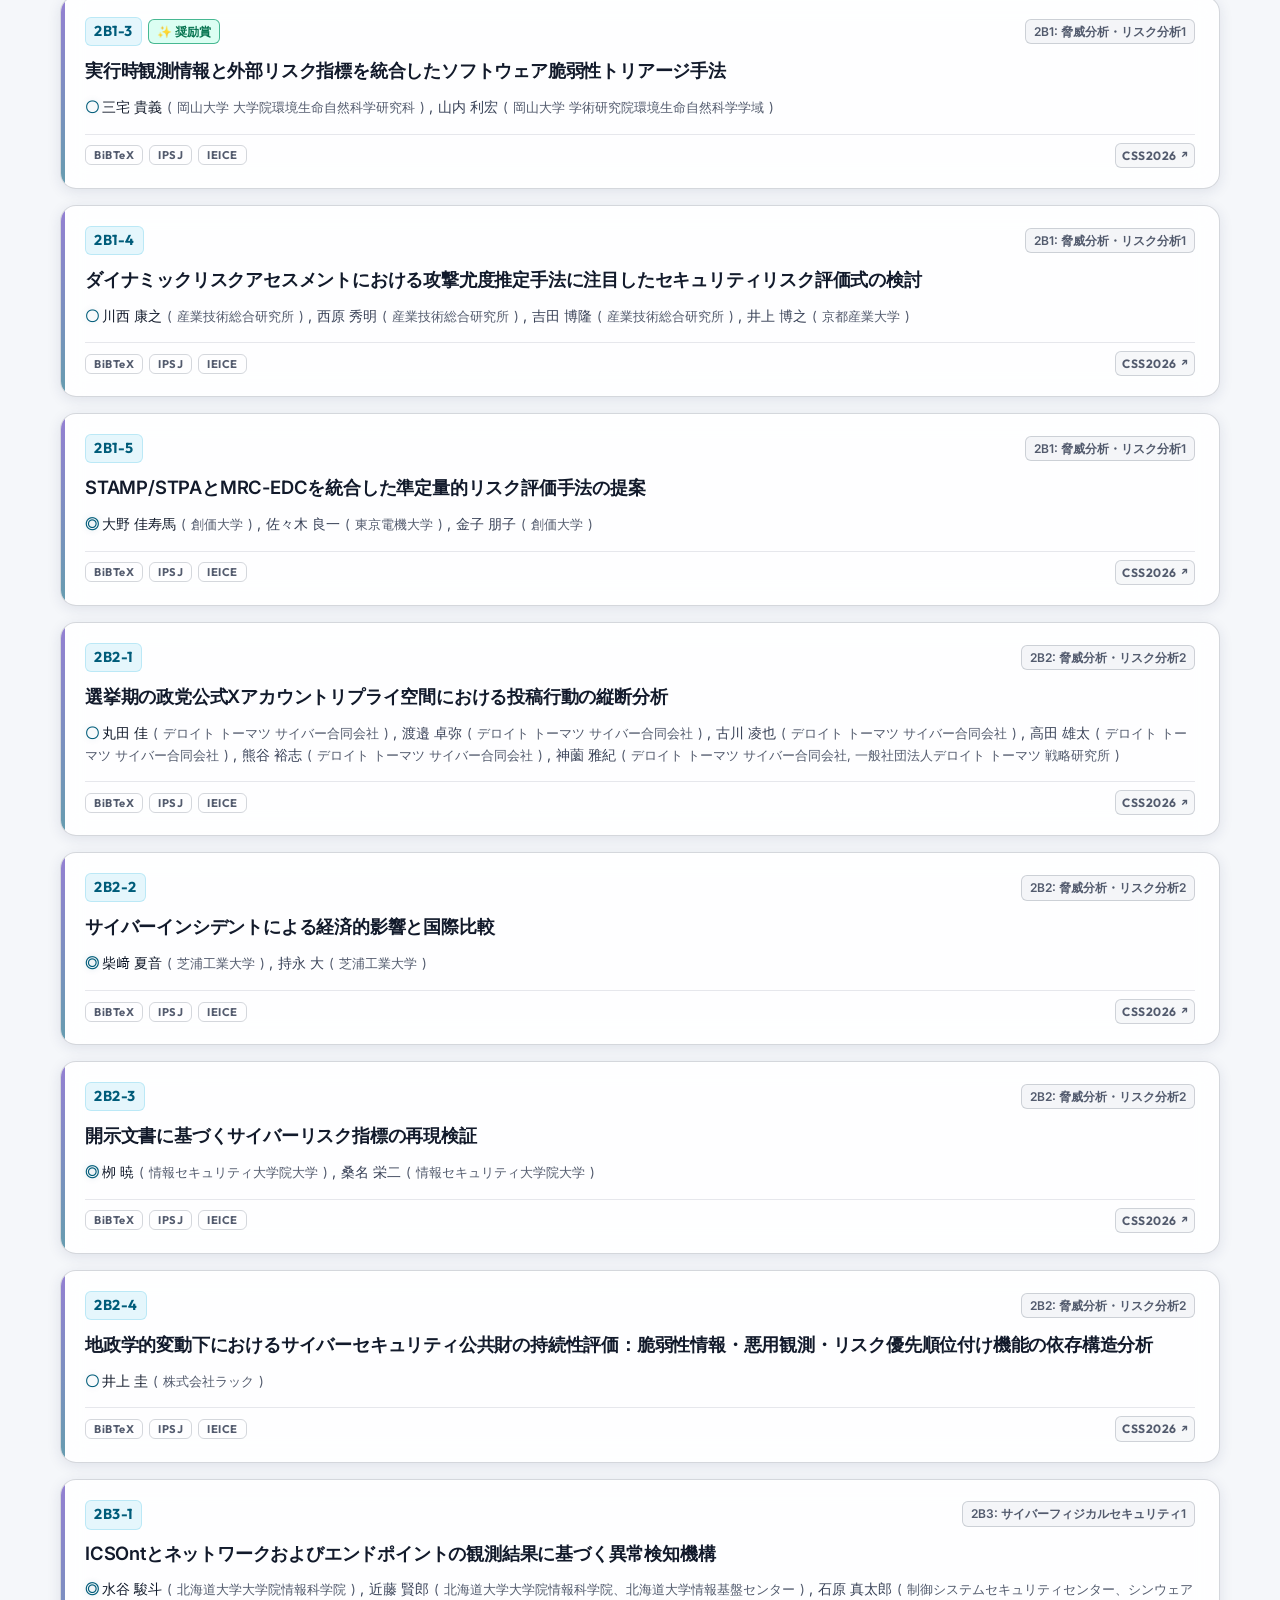
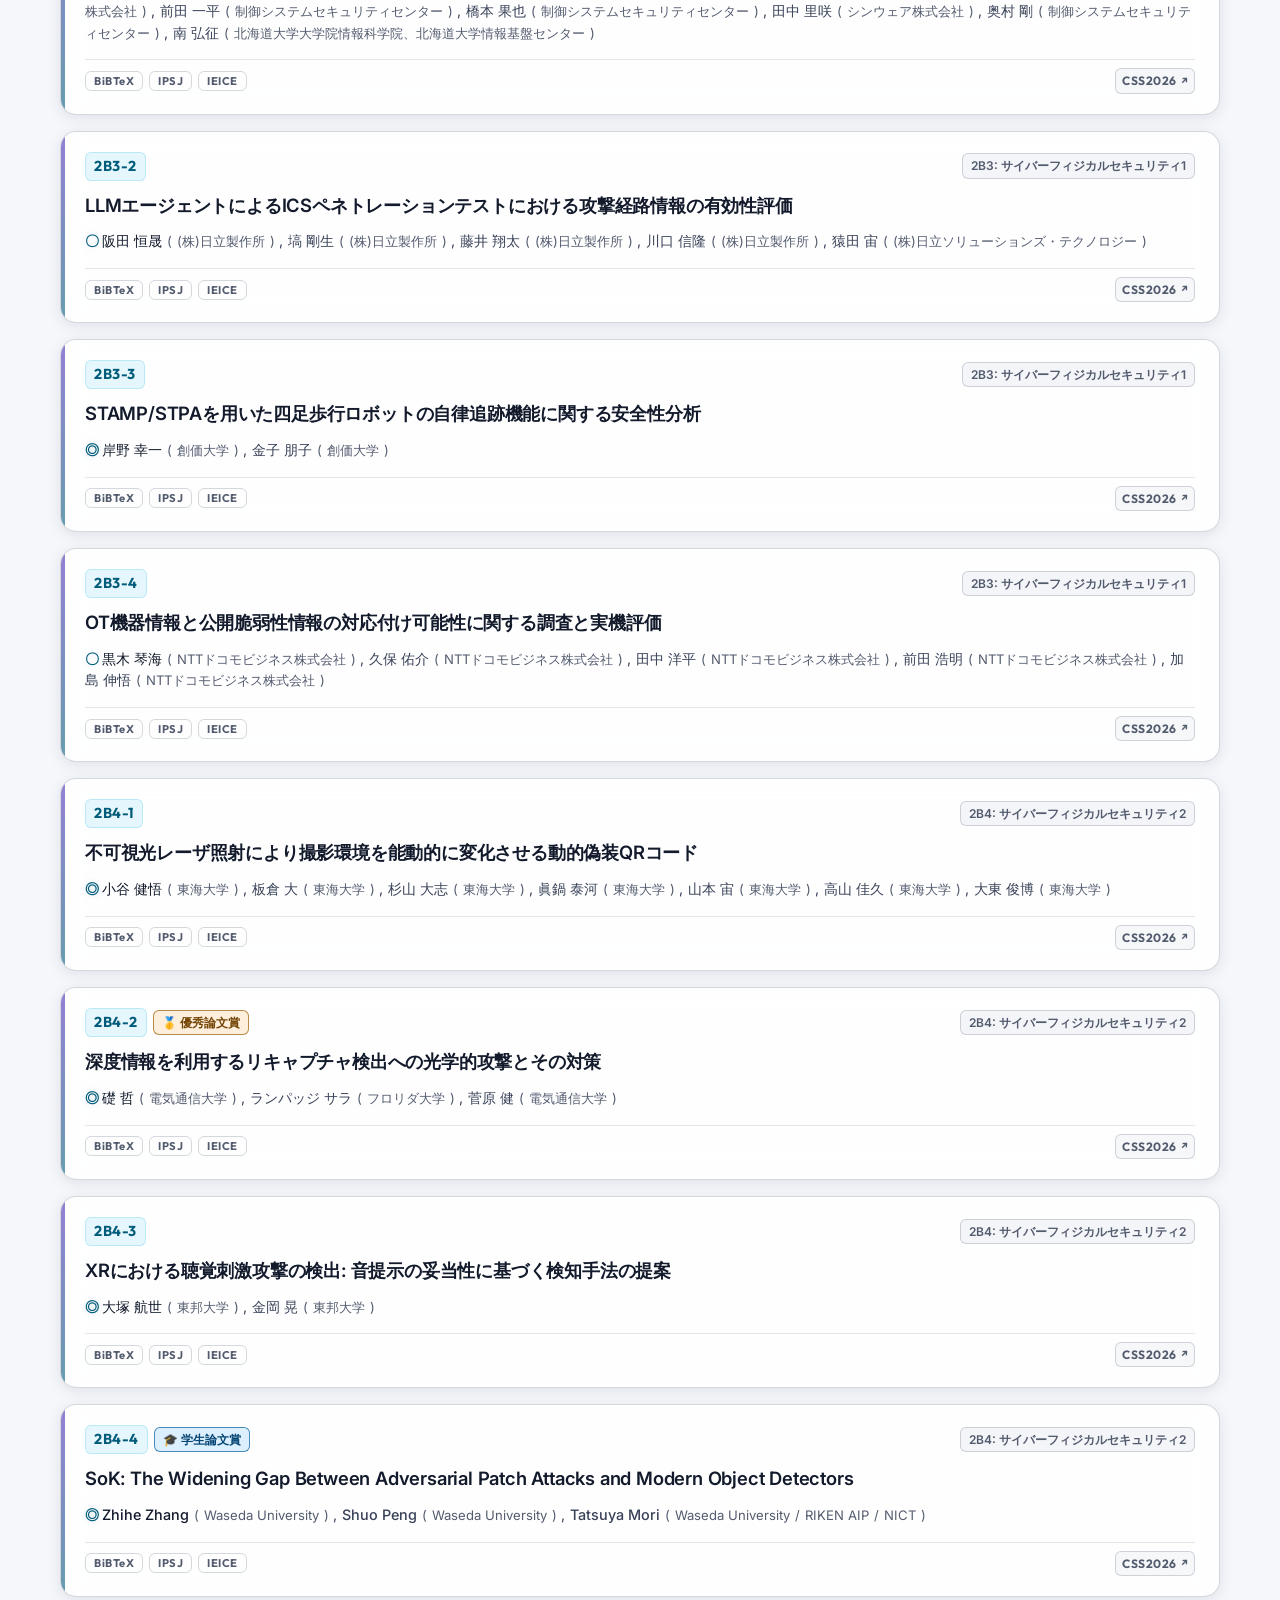
==== commit 8056ebe6: "feat(trend): add keyword trend page (trend.html) with SVG line chart - 論文タイトルのキーワード(同義語は | で束ねる)の年次推" ====
--- a/index.html
+++ b/index.html
@@ -57,6 +57,7 @@
                     <ul>
                         <li><a href="index.html" aria-current="page">論文検索</a></li>
                         <li><a href="wordcloud.html">ワードクラウド</a></li>
+                        <li><a href="trend.html">トレンド</a></li>
                     </ul>
                 </nav>
                 <!-- テーマ切替スイッチ (ダーク/ライト) -->
